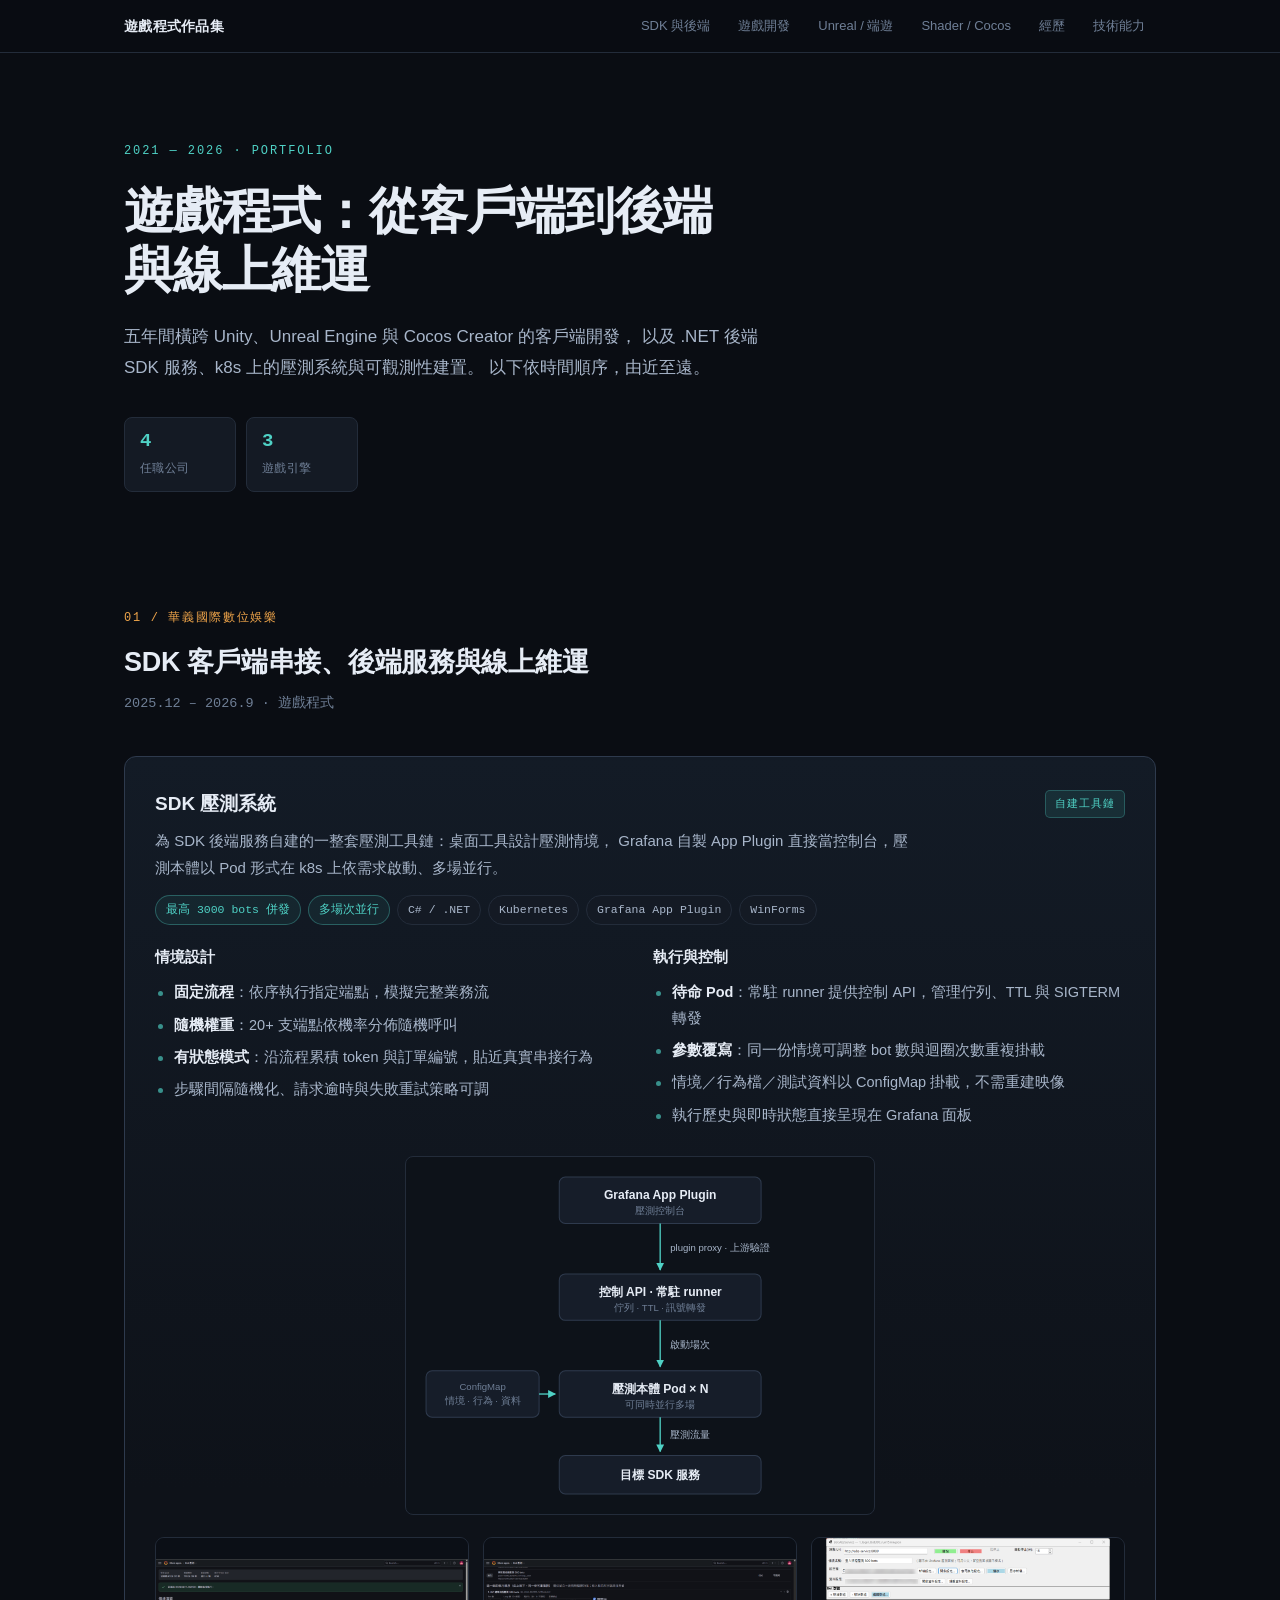
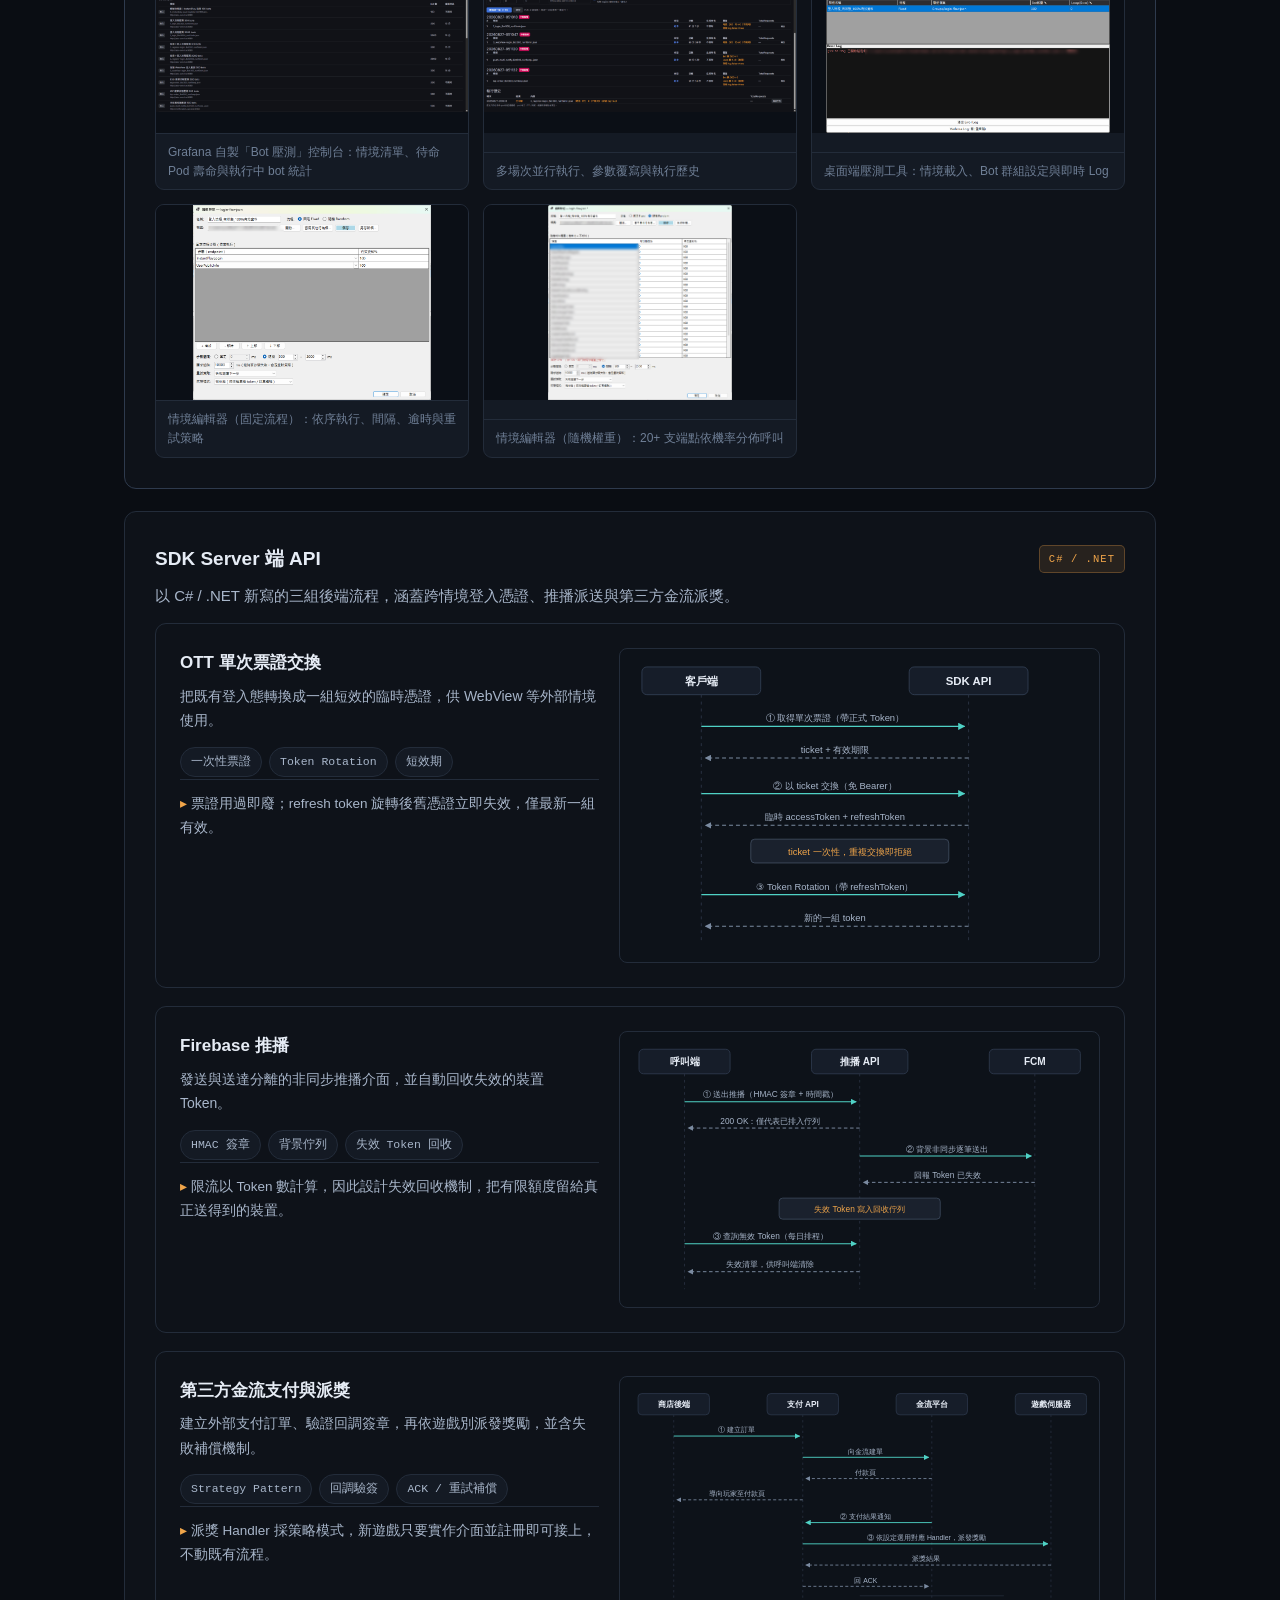
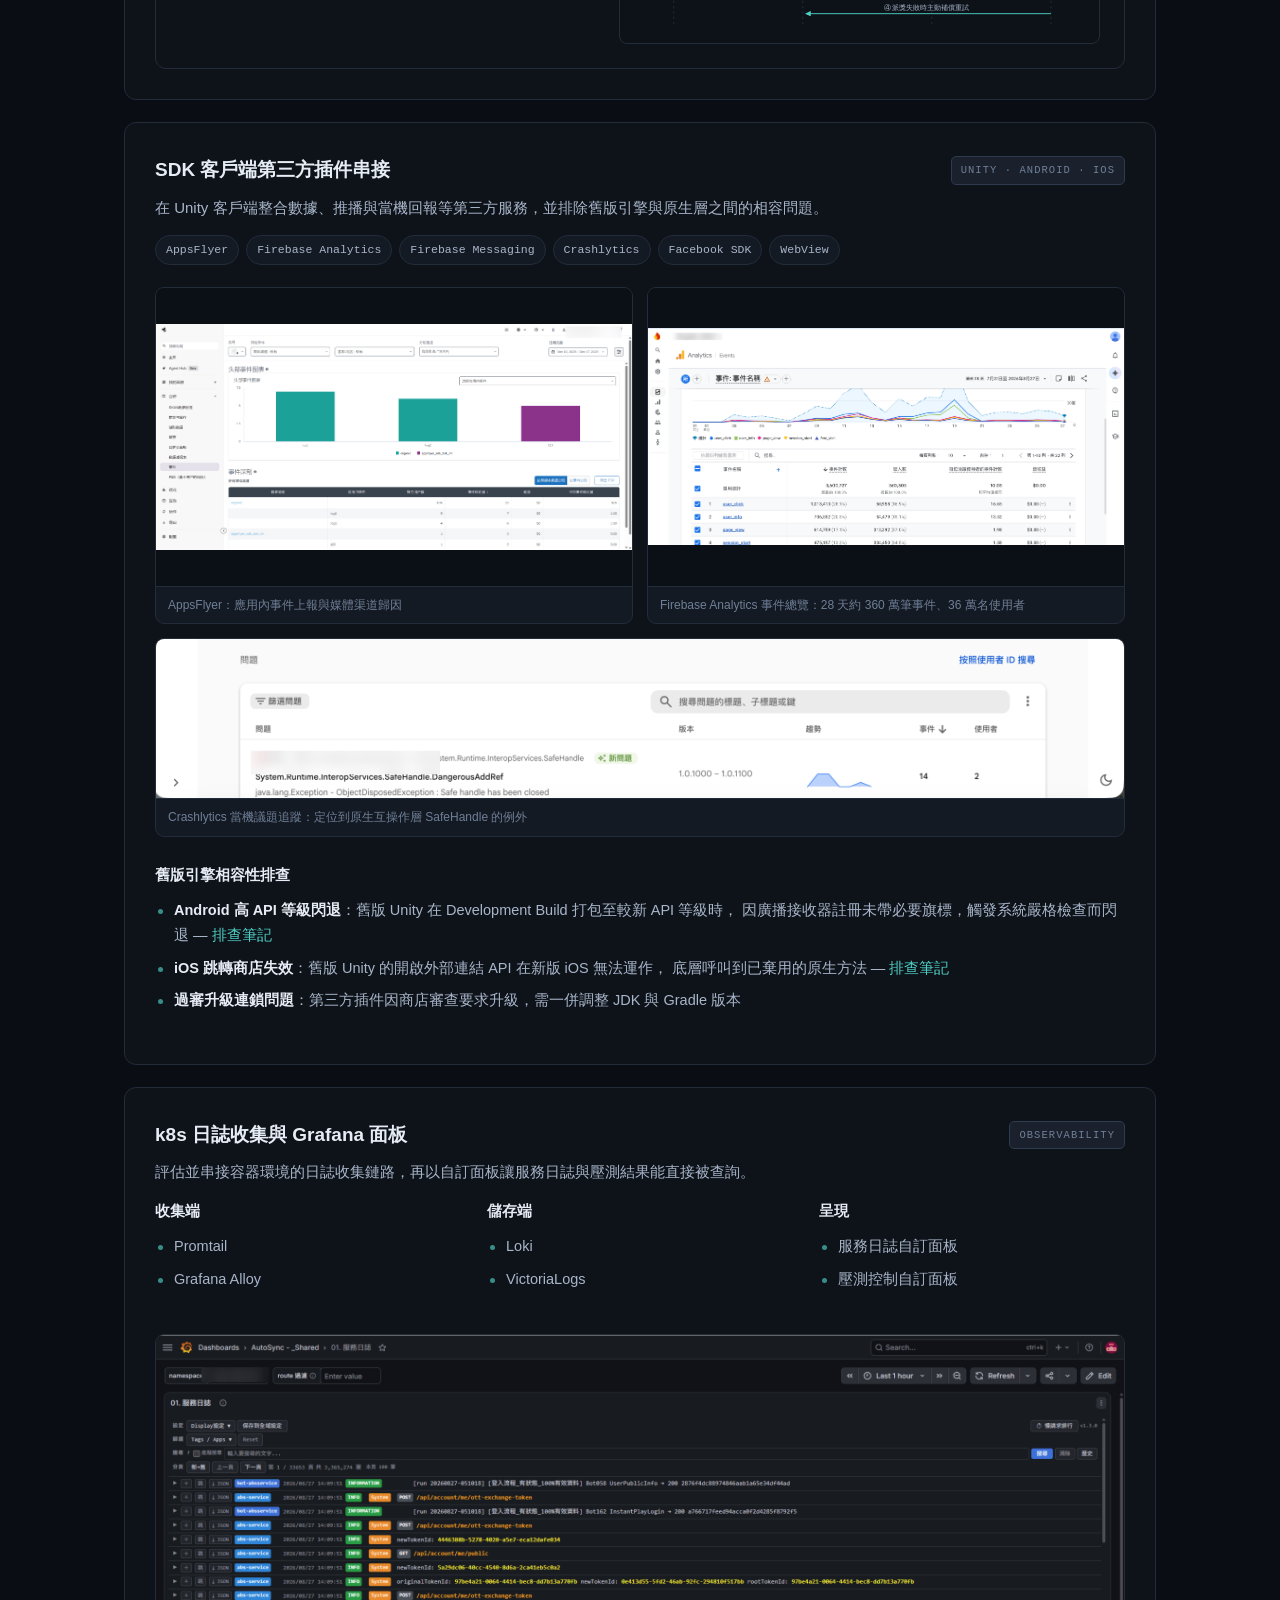
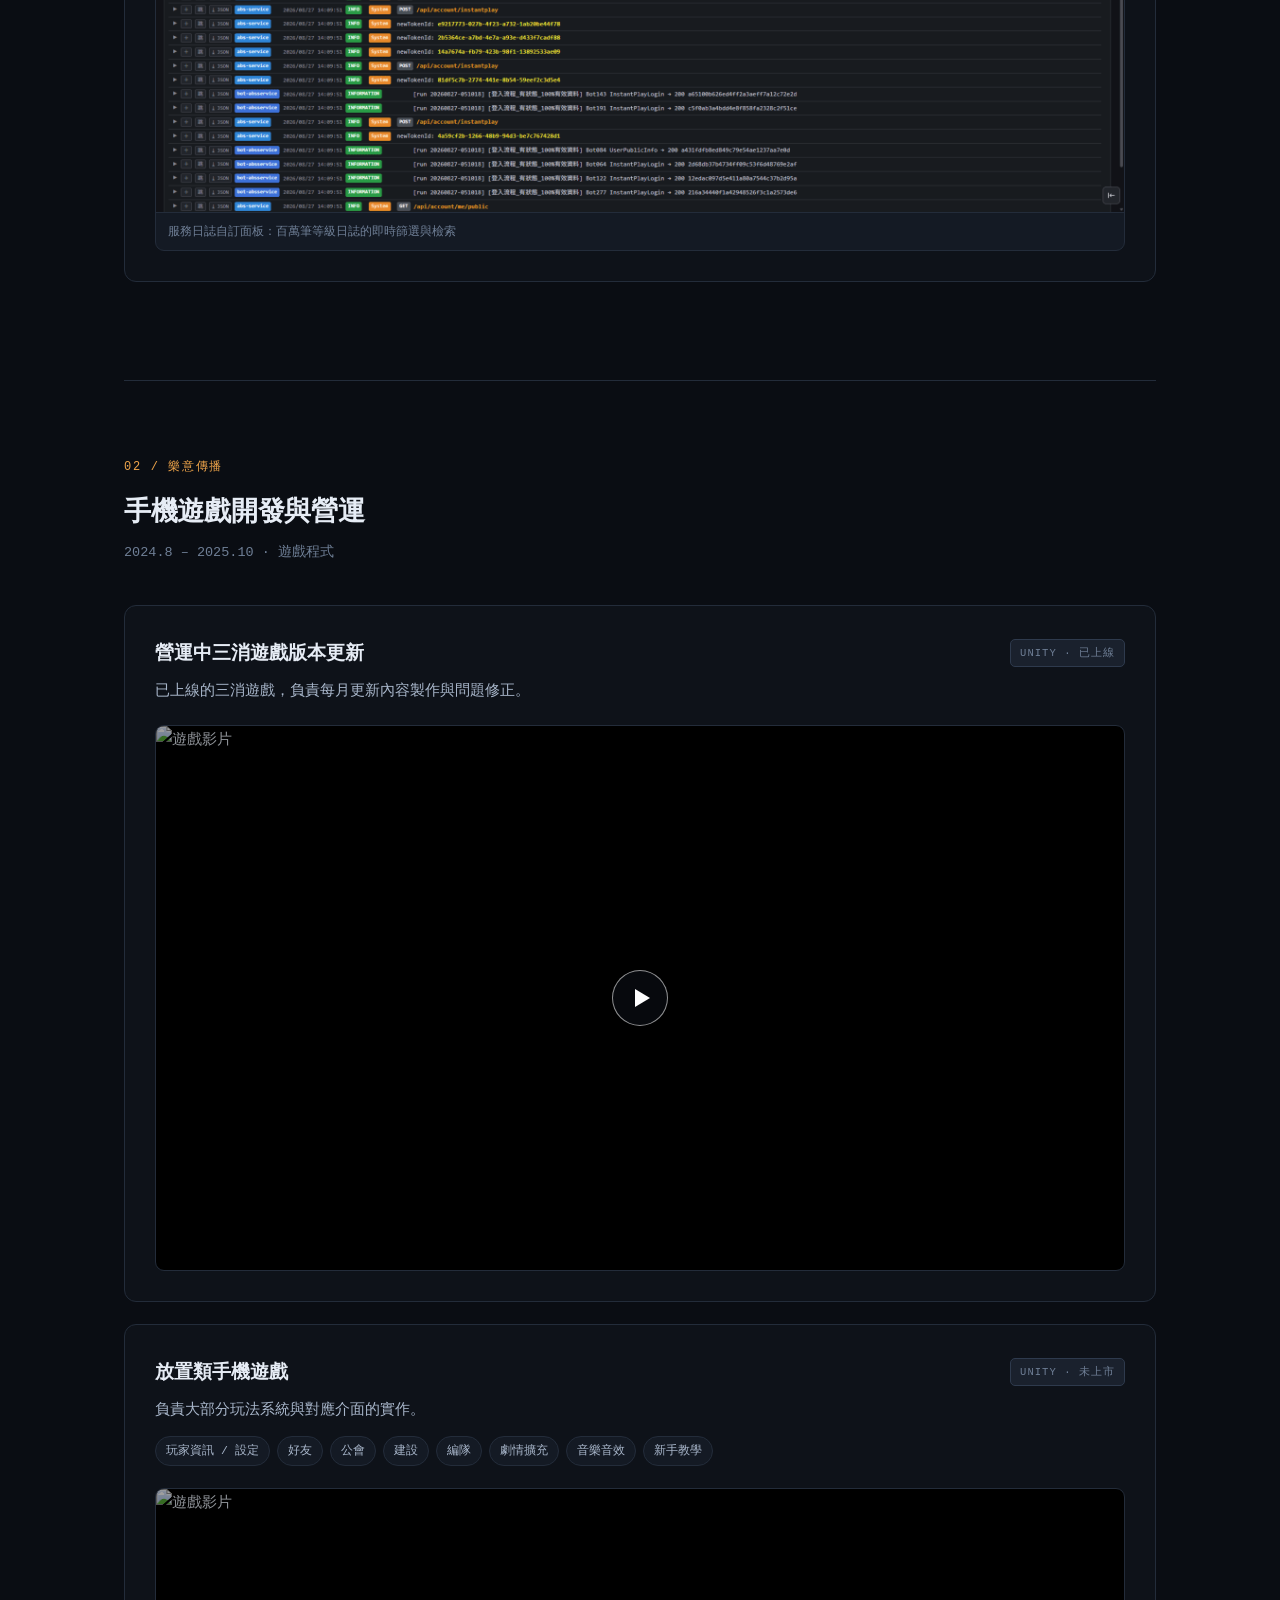
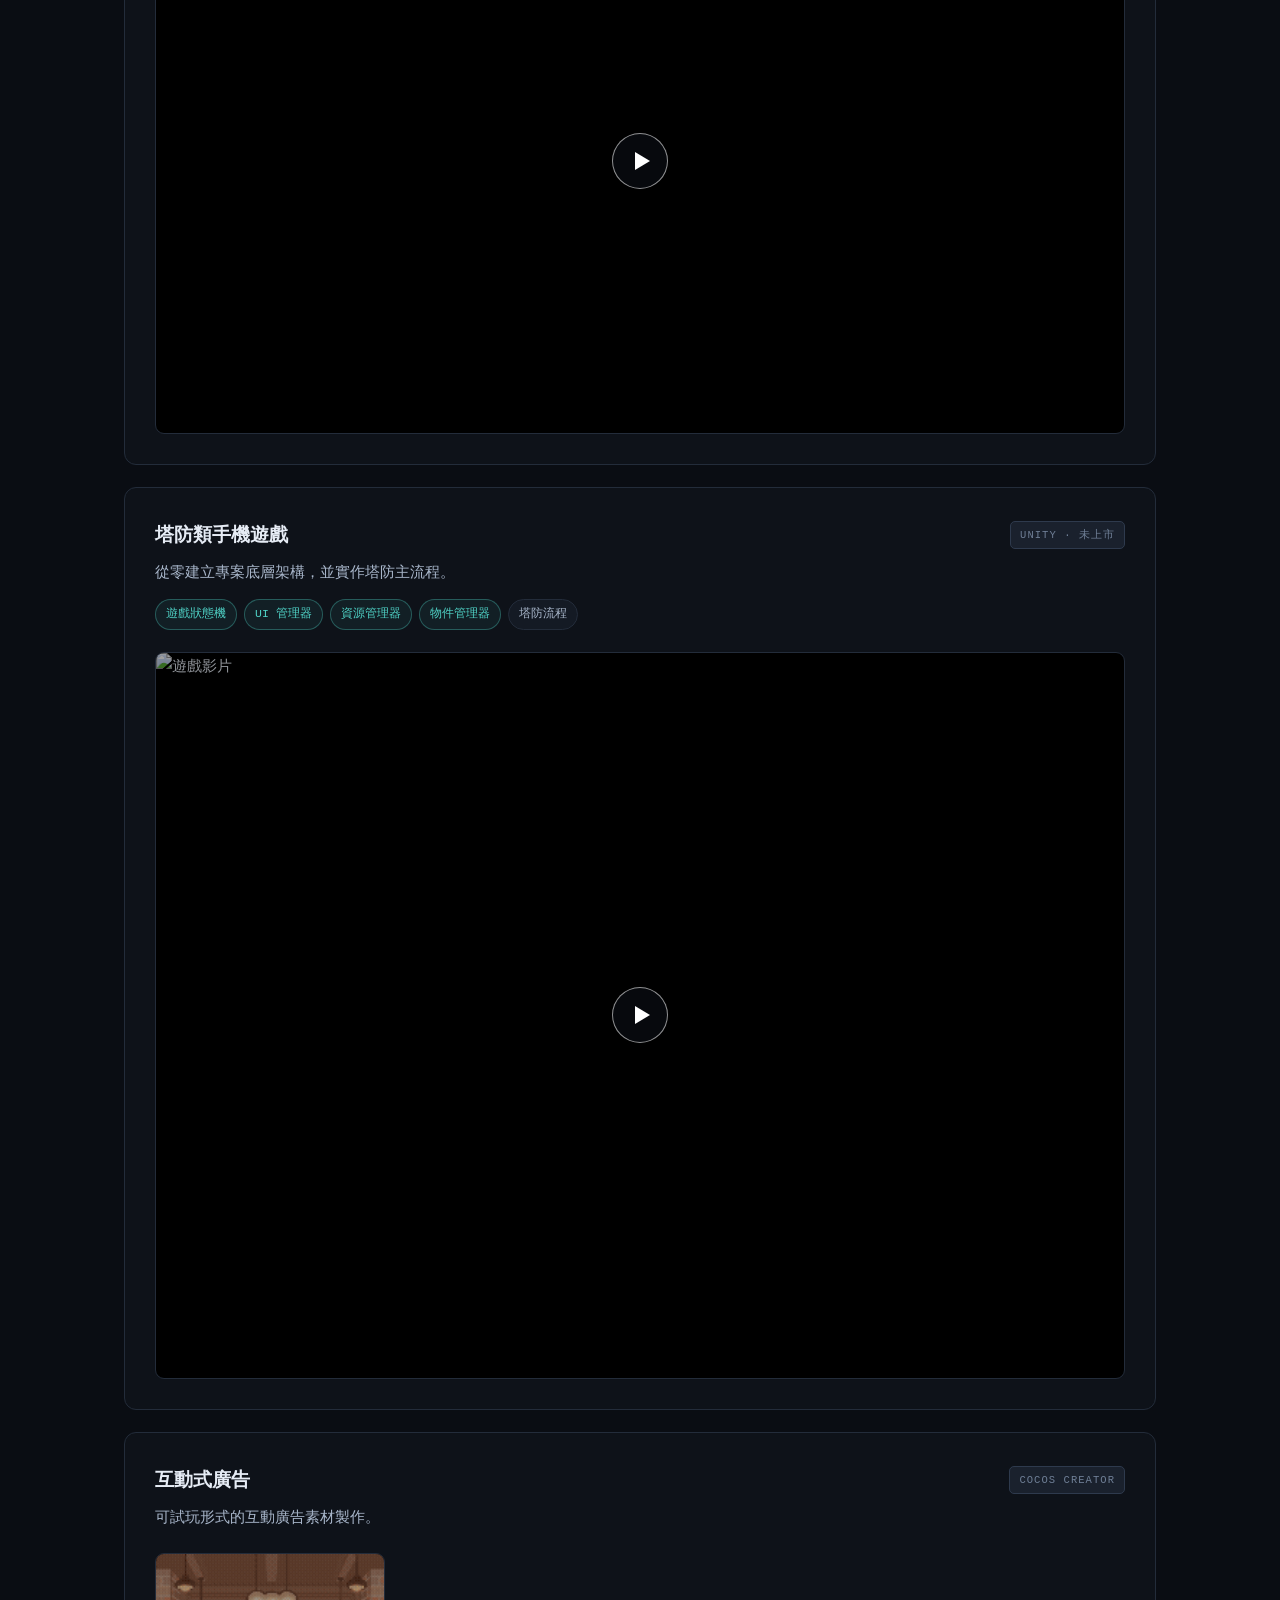
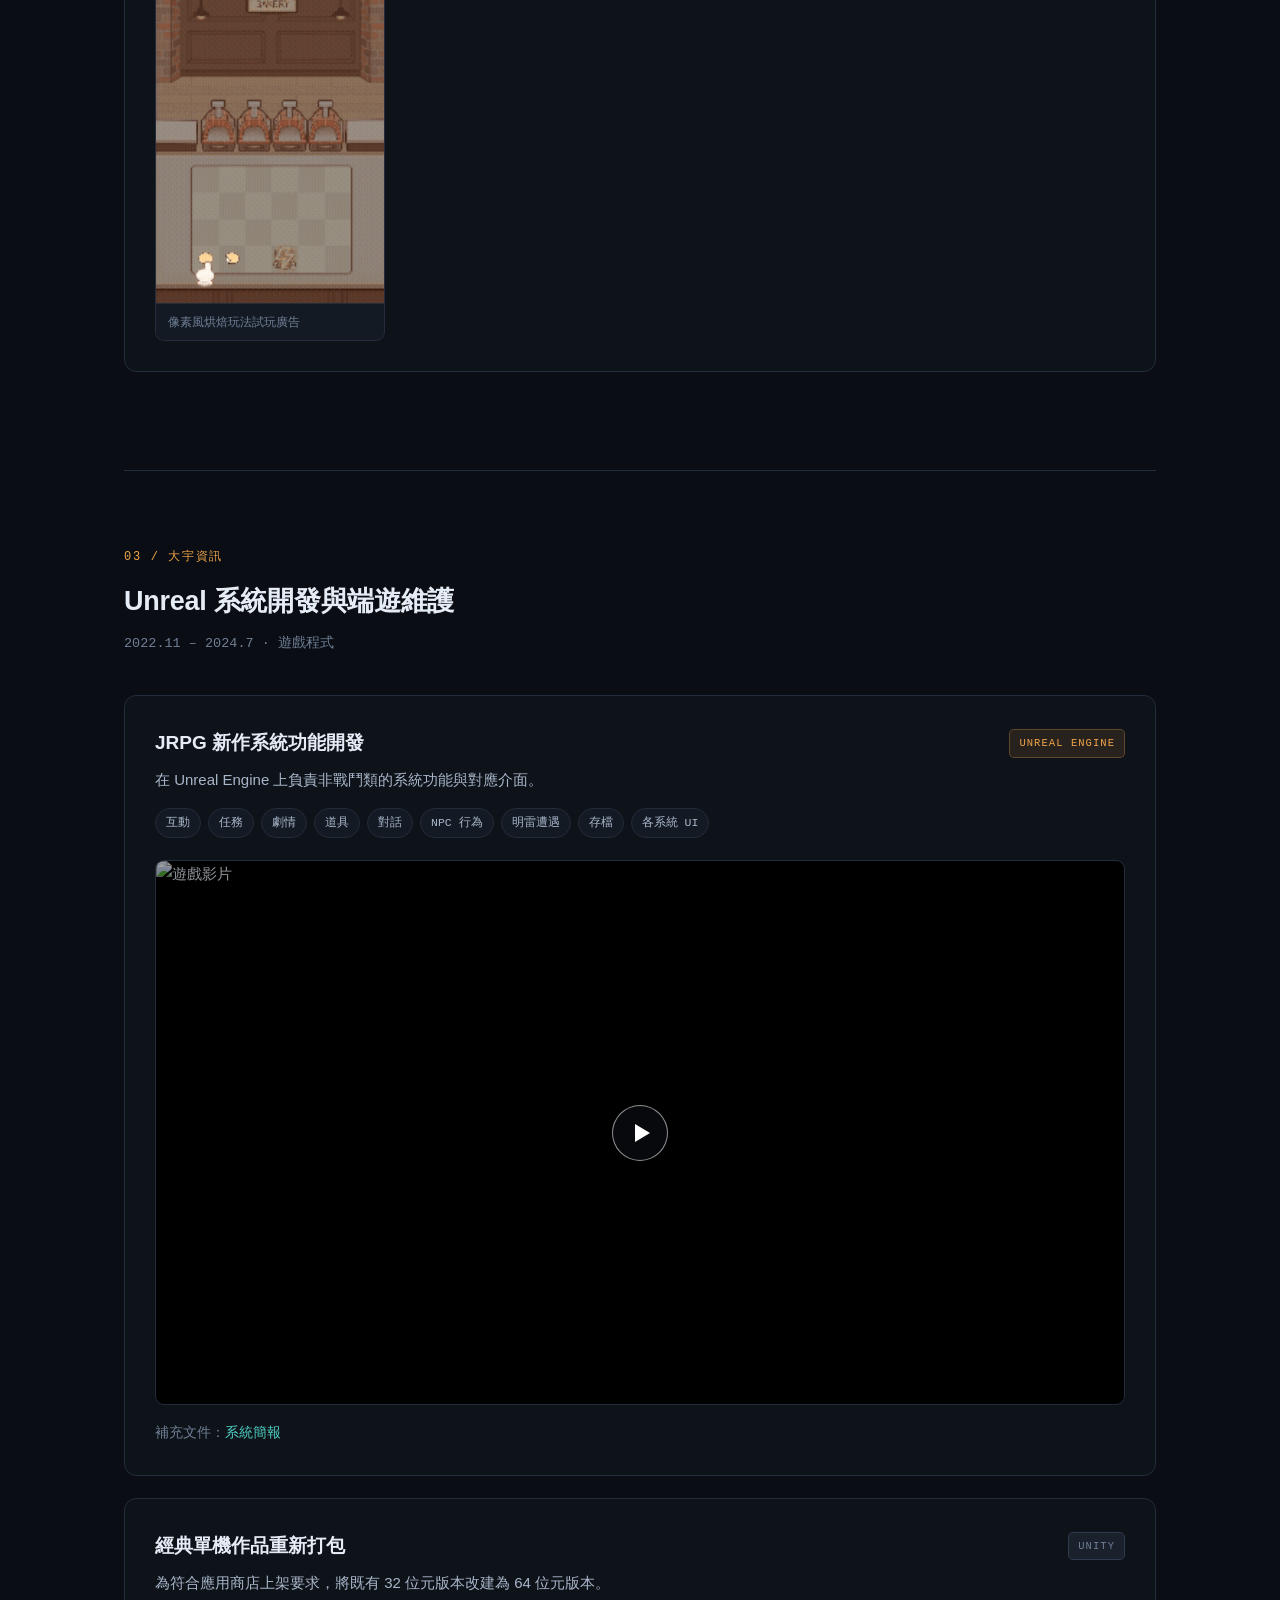
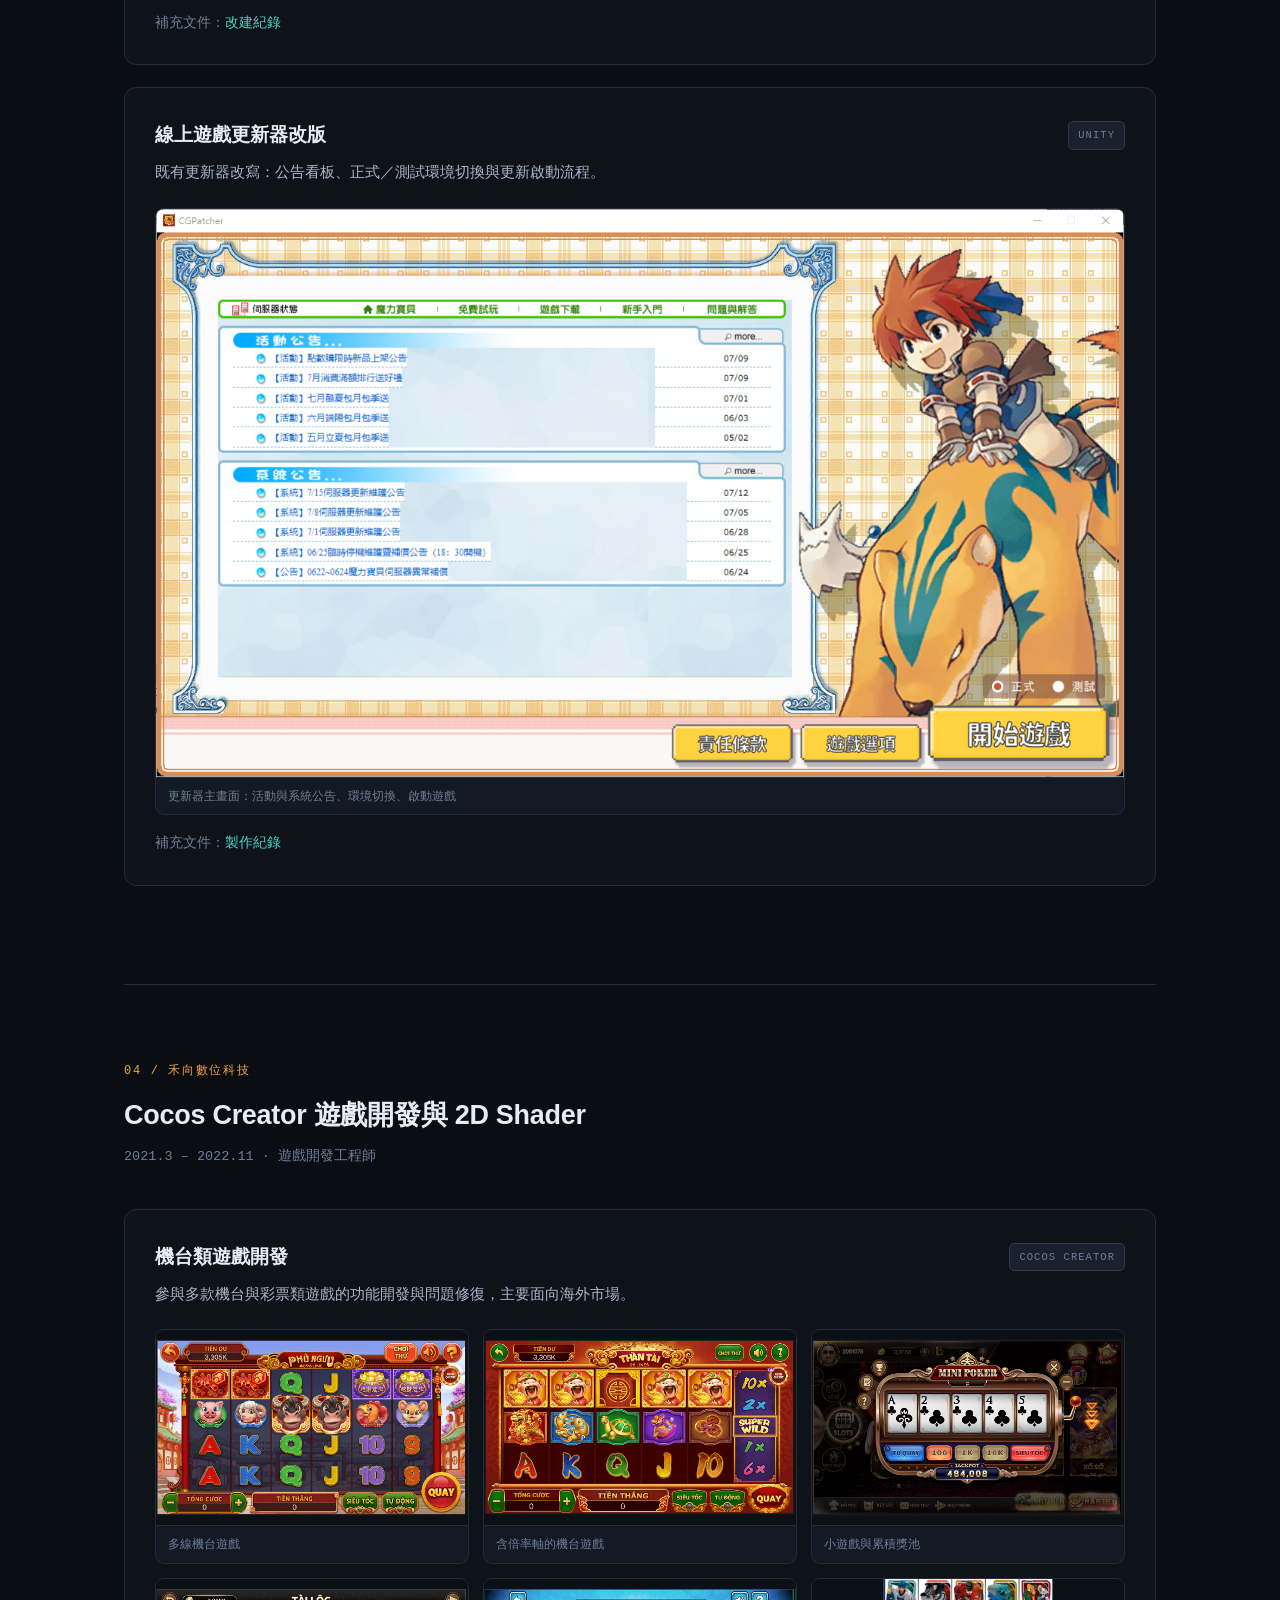
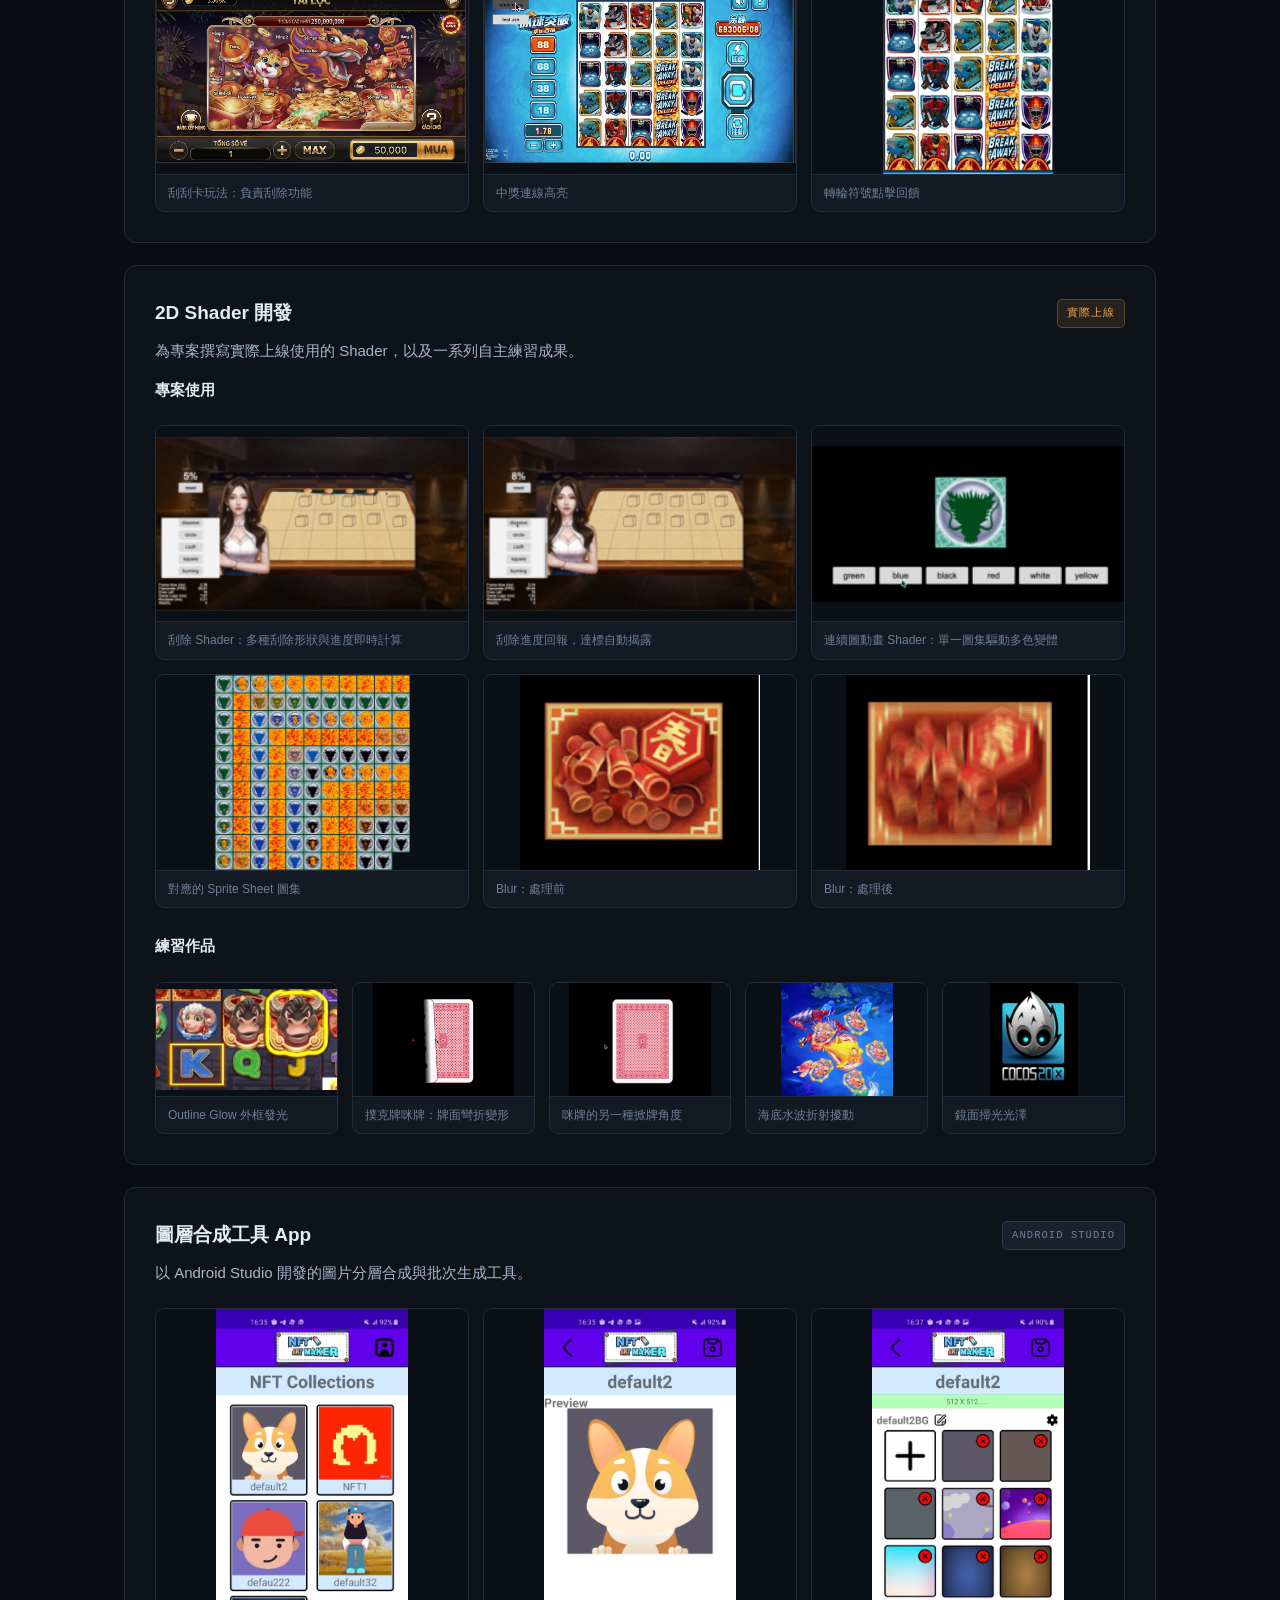
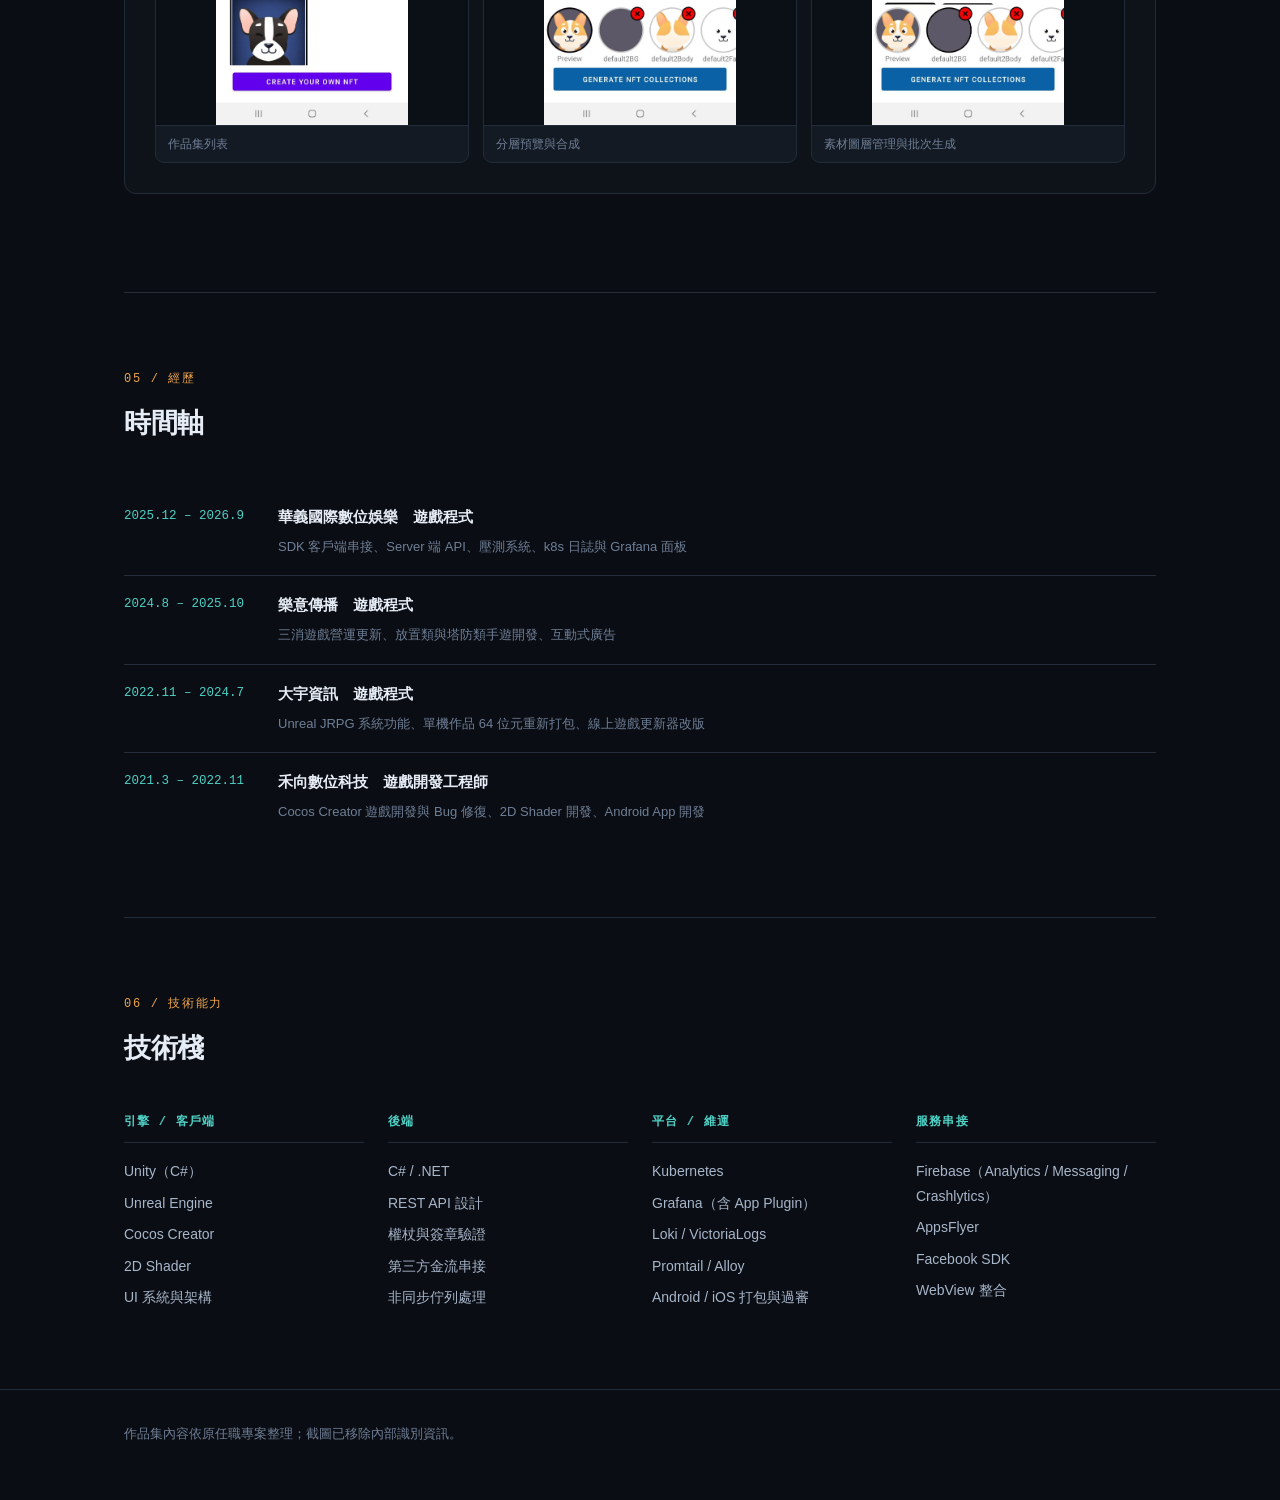
==== index.html @ 7fb439f0 "移除首屏的壓測併發與月活用戶兩張數字卡" ====
<!DOCTYPE html>
<html lang="zh-Hant">
<head>
<meta charset="utf-8">
<meta name="viewport" content="width=device-width, initial-scale=1">
<title>遊戲程式作品集</title>
<meta name="description" content="Unity / Unreal / Cocos Creator 客戶端開發，.NET 後端 SDK 與服務，k8s 可觀測性。2021–2026 作品集。">
<style>
:root{
  --bg:#0a0d13; --bg2:#0e1219; --panel:#141a24; --panel2:#1a212d;
  --line:#232c3a; --line2:#2e3a4d;
  --tx:#e6ecf5; --tx2:#a8b6ca; --tx3:#6f7f96;
  --ac:#4fd1c5; --ac2:#f0a54a; --ac3:#7aa2f7;
  --mono:ui-monospace,SFMono-Regular,"SF Mono",Menlo,Consolas,monospace;
  --sans:-apple-system,BlinkMacSystemFont,"Segoe UI","Noto Sans TC","PingFang TC","Microsoft JhengHei",sans-serif;
  --max:1080px;
}
*{box-sizing:border-box}
html{scroll-behavior:smooth}
body{margin:0;background:var(--bg);color:var(--tx);font-family:var(--sans);
  font-size:15px;line-height:1.75;-webkit-font-smoothing:antialiased}
img{max-width:100%;display:block}
a{color:var(--ac);text-decoration:none;border-bottom:1px solid transparent;transition:border-color .15s}
a:hover{border-bottom-color:var(--ac)}

/* ---------- nav ---------- */
nav{position:sticky;top:0;z-index:50;background:rgba(10,13,19,.86);
  backdrop-filter:blur(12px);border-bottom:1px solid var(--line)}
.nav-in{max-width:var(--max);margin:0 auto;padding:0 24px;display:flex;
  align-items:center;gap:6px;height:52px;overflow-x:auto;scrollbar-width:none}
.nav-in::-webkit-scrollbar{display:none}
.nav-in a{color:var(--tx3);font-size:13px;padding:6px 11px;border-radius:6px;
  white-space:nowrap;border:0;transition:color .15s,background .15s}
.nav-in a:hover{color:var(--tx);background:var(--panel)}
.nav-in .brand{color:var(--tx);font-weight:600;margin-right:auto;padding-left:0;font-size:14px;letter-spacing:.02em}

/* ---------- layout ---------- */
.wrap{max-width:var(--max);margin:0 auto;padding:0 24px}
section{padding:76px 0;border-top:1px solid var(--line)}
section:first-of-type{border-top:0}

/* ---------- hero ---------- */
header.hero{padding:88px 0 40px}
.eyebrow{font-family:var(--mono);font-size:12px;letter-spacing:.16em;
  text-transform:uppercase;color:var(--ac);margin-bottom:20px}
h1{font-size:clamp(32px,5.4vw,50px);line-height:1.18;margin:0 0 22px;
  font-weight:700;letter-spacing:-.02em}
.lede{font-size:17px;color:var(--tx2);max-width:660px;margin:0 0 34px;line-height:1.8}
.stats{display:flex;flex-wrap:wrap;gap:10px}
.stat{background:var(--panel);border:1px solid var(--line);border-radius:8px;
  padding:11px 15px;min-width:112px}
.stat b{display:block;font-size:19px;font-family:var(--mono);color:var(--ac);
  font-weight:600;line-height:1.3}
.stat span{font-size:11.5px;color:var(--tx3);letter-spacing:.03em}

/* ---------- section heads ---------- */
.sec-head{margin-bottom:40px}
.sec-num{font-family:var(--mono);font-size:12px;color:var(--ac2);
  letter-spacing:.14em;margin-bottom:10px}
h2{font-size:27px;margin:0 0 6px;font-weight:650;letter-spacing:-.01em}
.sec-meta{color:var(--tx3);font-size:13.5px;font-family:var(--mono)}
h3{font-size:19px;margin:0 0 8px;font-weight:620}
h4{font-size:14.5px;margin:0 0 10px;font-weight:620;color:var(--tx)}

/* ---------- project blocks ---------- */
.proj{border:1px solid var(--line);border-radius:12px;background:var(--bg2);
  padding:30px;margin-bottom:22px}
.proj.hero-proj{border-color:var(--line2);
  background:linear-gradient(180deg,#131b26 0%,var(--bg2) 55%)}
.proj-top{display:flex;align-items:flex-start;gap:14px;flex-wrap:wrap;margin-bottom:14px}
.badge{font-family:var(--mono);font-size:10.5px;letter-spacing:.1em;
  padding:4px 9px;border-radius:5px;background:rgba(79,209,197,.11);
  color:var(--ac);border:1px solid rgba(79,209,197,.28);white-space:nowrap;
  text-transform:uppercase;margin-top:3px}
.badge.warm{background:rgba(240,165,74,.11);color:var(--ac2);border-color:rgba(240,165,74,.28)}
.badge.plain{background:var(--panel2);color:var(--tx3);border-color:var(--line2)}
.summary{color:var(--tx2);margin:0 0 20px;max-width:760px}

.chips{display:flex;flex-wrap:wrap;gap:7px;margin:0 0 20px}
.chip{font-family:var(--mono);font-size:11.5px;padding:4px 10px;border-radius:20px;
  background:var(--panel);border:1px solid var(--line);color:var(--tx2)}
.chip.hi{border-color:rgba(79,209,197,.34);color:var(--ac);background:rgba(79,209,197,.07)}

ul.pts{margin:0 0 20px;padding:0;list-style:none}
ul.pts li{position:relative;padding-left:19px;margin-bottom:7px;color:var(--tx2);font-size:14.5px}
ul.pts li::before{content:"";position:absolute;left:3px;top:11px;width:5px;height:5px;
  border-radius:50%;background:var(--ac);opacity:.65}
ul.pts li b{color:var(--tx);font-weight:600}

.cols{display:grid;grid-template-columns:repeat(auto-fit,minmax(230px,1fr));gap:26px}
.note{border-left:2px solid var(--ac2);padding:2px 0 2px 15px;margin:18px 0;
  color:var(--tx2);font-size:14px}
.note b{color:var(--ac2);font-weight:600}

/* ---------- figures ---------- */
.figs{display:grid;gap:14px;margin:22px 0 0}
.figs.g2{grid-template-columns:repeat(auto-fit,minmax(280px,1fr))}
.figs.g3{grid-template-columns:repeat(auto-fit,minmax(240px,1fr))}
.figs.g4{grid-template-columns:repeat(auto-fit,minmax(190px,1fr))}
.figs.g5{grid-template-columns:repeat(auto-fit,minmax(168px,1fr))}
figure{margin:0;border:1px solid var(--line);border-radius:9px;overflow:hidden;
  background:var(--panel);cursor:zoom-in;transition:border-color .18s,transform .18s}
figure:hover{border-color:var(--line2);transform:translateY(-2px)}
figure{display:flex;flex-direction:column}
figure img{width:100%;height:auto;background:#0b0f16}
.figs figure img{aspect-ratio:16/10;object-fit:contain}
.figs.tall figure img{aspect-ratio:3/4}
.figs.free figure img{aspect-ratio:auto;object-fit:fill}
figure figcaption{margin-top:auto}
figure figcaption{padding:9px 12px;font-size:12px;color:var(--tx3);
  line-height:1.55;border-top:1px solid var(--line)}

/* ---------- api cards ---------- */
.api-grid{display:grid;gap:18px;grid-template-columns:1fr}
.api{border:1px solid var(--line);border-radius:11px;background:var(--bg2);
  padding:24px;display:grid;gap:20px;grid-template-columns:minmax(0,1fr) minmax(0,1.15fr);
  align-items:start}
.api-svg{background:#0d1219;border:1px solid var(--line);border-radius:8px;padding:12px}
.api-svg svg{width:100%;height:auto;display:block}
.api h3{margin-bottom:6px}
.api .one{color:var(--tx2);font-size:14px;margin:0 0 14px}
.hook{border-top:1px solid var(--line);padding-top:12px;margin-top:2px;
  font-size:13.5px;color:var(--tx2)}
.hook::before{content:"▸ ";color:var(--ac2)}

/* ---------- video ---------- */
.vid{position:relative;aspect-ratio:16/9;border-radius:9px;overflow:hidden;
  border:1px solid var(--line);background:#000;cursor:pointer}
.vid.r43{aspect-ratio:4/3}
.vid img{width:100%;height:100%;object-fit:cover;opacity:.62;transition:opacity .2s}
.vid:hover img{opacity:.82}
.vid iframe{position:absolute;inset:0;width:100%;height:100%;border:0}
.play{position:absolute;inset:0;display:flex;align-items:center;justify-content:center;
  pointer-events:none}
.play i{width:56px;height:56px;border-radius:50%;background:rgba(10,13,19,.72);
  border:1.5px solid rgba(255,255,255,.55);display:flex;align-items:center;
  justify-content:center;backdrop-filter:blur(3px)}
.play i::after{content:"";border-left:15px solid #fff;border-top:9px solid transparent;
  border-bottom:9px solid transparent;margin-left:4px}

/* ---------- timeline ---------- */
.tl{display:grid;gap:0}
.tl-row{display:grid;grid-template-columns:132px 1fr;gap:22px;padding:16px 0;
  border-bottom:1px solid var(--line)}
.tl-row:last-child{border-bottom:0}
.tl-when{font-family:var(--mono);font-size:12.5px;color:var(--ac);padding-top:2px}
.tl-what b{display:block;font-size:15px;margin-bottom:3px}
.tl-what span{color:var(--tx3);font-size:13px}

/* ---------- skills ---------- */
.sk{display:grid;grid-template-columns:repeat(auto-fit,minmax(215px,1fr));gap:24px}
.sk h4{color:var(--ac);font-family:var(--mono);font-size:12px;letter-spacing:.1em;
  text-transform:uppercase;padding-bottom:9px;border-bottom:1px solid var(--line);margin-bottom:13px}
.sk ul{margin:0;padding:0;list-style:none}
.sk li{font-size:14px;color:var(--tx2);padding:3.5px 0}

/* ---------- lightbox ---------- */
#lb{position:fixed;inset:0;z-index:100;background:rgba(6,8,12,.95);
  display:none;align-items:center;justify-content:center;padding:44px 20px;
  backdrop-filter:blur(6px)}
#lb.on{display:flex}
#lb img{max-width:100%;max-height:calc(100vh - 148px);width:auto;
  border-radius:7px;border:1px solid var(--line2)}
#lb-cap{position:absolute;bottom:22px;left:0;right:0;text-align:center;
  color:var(--tx2);font-size:13.5px;padding:0 60px;line-height:1.6}
#lb-x{position:absolute;top:16px;right:20px;background:none;border:0;
  color:var(--tx2);font-size:30px;cursor:pointer;line-height:1;padding:6px 12px}
#lb-x:hover{color:var(--tx)}
.lb-nav{position:absolute;top:50%;transform:translateY(-50%);background:none;
  border:0;color:var(--tx2);font-size:34px;cursor:pointer;padding:16px 20px;line-height:1}
.lb-nav:hover{color:var(--tx)}
#lb-prev{left:4px} #lb-next{right:4px}

footer{border-top:1px solid var(--line);padding:34px 0 54px;color:var(--tx3);font-size:12.5px}

@media(max-width:820px){
  .api{grid-template-columns:1fr}
  .tl-row{grid-template-columns:1fr;gap:5px}
  section{padding:56px 0}
  header.hero{padding:64px 0 52px}
  .proj{padding:22px}
}
</style>
</head>
<body>

<svg style="position:absolute;width:0;height:0;overflow:hidden" aria-hidden="true" focusable="false">
 <defs>
  <marker id="ar" viewBox="0 0 10 10" refX="9" refY="5" markerWidth="6" markerHeight="6"
          orient="auto-start-reverse"><path d="M0,0 L10,5 L0,10 z" fill="#4fd1c5"/></marker>
  <marker id="a2" viewBox="0 0 10 10" refX="9" refY="5" markerWidth="6" markerHeight="6"
          orient="auto-start-reverse"><path d="M0,0 L10,5 L0,10 z" fill="#4fd1c5"/></marker>
  <marker id="a2d" viewBox="0 0 10 10" refX="9" refY="5" markerWidth="6" markerHeight="6"
          orient="auto-start-reverse"><path d="M0,0 L10,5 L0,10 z" fill="#7a8aa0"/></marker>
 </defs>
</svg>

<nav>
  <div class="nav-in">
    <a href="#top" class="brand">遊戲程式作品集</a>
    <a href="#sdk">SDK 與後端</a>
    <a href="#mobile">遊戲開發</a>
    <a href="#unreal">Unreal / 端遊</a>
    <a href="#cocos">Shader / Cocos</a>
    <a href="#timeline">經歷</a>
    <a href="#skills">技術能力</a>
  </div>
</nav>

<div class="wrap" id="top">

<header class="hero">
  <div class="eyebrow">2021 — 2026 · Portfolio</div>
  <h1>遊戲程式：從客戶端到後端<br>與線上維運</h1>
  <p class="lede">
    五年間橫跨 Unity、Unreal Engine 與 Cocos Creator 的客戶端開發，
    以及 .NET 後端 SDK 服務、k8s 上的壓測系統與可觀測性建置。
    以下依時間順序，由近至遠。
  </p>
  <div class="stats">
    <div class="stat"><b>4</b><span>任職公司</span></div>
    <div class="stat"><b>3</b><span>遊戲引擎</span></div>
  </div>
</header>

<section id="sdk">
  <div class="sec-head">
    <div class="sec-num">01 / 華義國際數位娛樂</div>
    <h2>SDK 客戶端串接、後端服務與線上維運</h2>
    <div class="sec-meta">2025.12 – 2026.9 · 遊戲程式</div>
  </div>

  <!-- ===== 壓測系統（主打） ===== -->
  <div class="proj hero-proj">
    <div class="proj-top">
      <div style="flex:1;min-width:260px">
        <h3>SDK 壓測系統</h3>
        <p class="summary" style="margin-bottom:0">
          為 SDK 後端服務自建的一整套壓測工具鏈：桌面工具設計壓測情境，
          Grafana 自製 App Plugin 直接當控制台，壓測本體以 Pod 形式在 k8s 上依需求啟動、多場並行。
        </p>
      </div>
      <span class="badge">自建工具鏈</span>
    </div>

    <div class="chips">
      <span class="chip hi">最高 3000 bots 併發</span>
      <span class="chip hi">多場次並行</span>
      <span class="chip">C# / .NET</span>
      <span class="chip">Kubernetes</span>
      <span class="chip">Grafana App Plugin</span>
      <span class="chip">WinForms</span>
    </div>

    <div class="cols" style="margin-bottom:6px">
      <div>
        <h4>情境設計</h4>
        <ul class="pts">
          <li><b>固定流程</b>：依序執行指定端點，模擬完整業務流</li>
          <li><b>隨機權重</b>：20+ 支端點依機率分佈隨機呼叫</li>
          <li><b>有狀態模式</b>：沿流程累積 token 與訂單編號，貼近真實串接行為</li>
          <li>步驟間隔隨機化、請求逾時與失敗重試策略可調</li>
        </ul>
      </div>
      <div>
        <h4>執行與控制</h4>
        <ul class="pts">
          <li><b>待命 Pod</b>：常駐 runner 提供控制 API，管理佇列、TTL 與 SIGTERM 轉發</li>
          <li><b>參數覆寫</b>：同一份情境可調整 bot 數與迴圈次數重複掛載</li>
          <li>情境／行為檔／測試資料以 ConfigMap 掛載，不需重建映像</li>
          <li>執行歷史與即時狀態直接呈現在 Grafana 面板</li>
        </ul>
      </div>
    </div>

    <div class="api-svg" style="margin:8px auto 4px;max-width:470px">
      <svg viewBox="0 0 440 330" role="img" aria-label="壓測系統架構圖">
        
        <g fill="#161d29" stroke="#2e3a4d" stroke-width="1">
          <rect x="140" y="8"   width="200" height="46" rx="6"/>
          <rect x="140" y="104" width="200" height="46" rx="6"/>
          <rect x="140" y="200" width="200" height="46" rx="6"/>
          <rect x="140" y="284" width="200" height="38" rx="6"/>
          <rect x="8"   y="200" width="112" height="46" rx="6"/>
        </g>
        <g fill="#e6ecf5" font-size="12" font-weight="600" text-anchor="middle"
           font-family="-apple-system,BlinkMacSystemFont,'Noto Sans TC',sans-serif">
          <text x="240" y="30">Grafana App Plugin</text>
          <text x="240" y="126">控制 API · 常駐 runner</text>
          <text x="240" y="222">壓測本體 Pod × N</text>
          <text x="240" y="307">目標 SDK 服務</text>
        </g>
        <g fill="#6f7f96" font-size="9.5" text-anchor="middle"
           font-family="-apple-system,BlinkMacSystemFont,'Noto Sans TC',sans-serif">
          <text x="240" y="45">壓測控制台</text>
          <text x="240" y="141">佇列 · TTL · 訊號轉發</text>
          <text x="240" y="237">可同時並行多場</text>
          <text x="64"  y="219">ConfigMap</text>
          <text x="64"  y="233">情境 · 行為 · 資料</text>
        </g>
        <g stroke="#4fd1c5" stroke-width="1.3" marker-end="url(#ar)" fill="none">
          <line x1="240" y1="54"  x2="240" y2="100"/>
          <line x1="240" y1="150" x2="240" y2="196"/>
          <line x1="240" y1="246" x2="240" y2="280"/>
          <line x1="120" y1="223" x2="136" y2="223"/>
        </g>
        <g fill="#a8b6ca" font-size="9.5"
           font-family="-apple-system,BlinkMacSystemFont,'Noto Sans TC',sans-serif">
          <text x="250" y="81">plugin proxy · 上游驗證</text>
          <text x="250" y="177">啟動場次</text>
          <text x="250" y="267">壓測流量</text>
        </g>
      </svg>
    </div>

    <div class="figs g3">
      <figure><img src="images/img09.png" alt="" loading="lazy"><figcaption>Grafana 自製「Bot 壓測」控制台：情境清單、待命 Pod 壽命與執行中 bot 統計</figcaption></figure>
      <figure><img src="images/img10.png" alt="" loading="lazy"><figcaption>多場次並行執行、參數覆寫與執行歷史</figcaption></figure>
      <figure><img src="images/img04.png" alt="" loading="lazy"><figcaption>桌面端壓測工具：情境載入、Bot 群組設定與即時 Log</figcaption></figure>
      <figure><img src="images/img05.png" alt="" loading="lazy"><figcaption>情境編輯器（固定流程）：依序執行、間隔、逾時與重試策略</figcaption></figure>
      <figure><img src="images/img06.png" alt="" loading="lazy"><figcaption>情境編輯器（隨機權重）：20+ 支端點依機率分佈呼叫</figcaption></figure>
    </div>
  </div>

  <!-- ===== Server 端 API ===== -->
  <div class="proj">
    <div class="proj-top">
      <div style="flex:1;min-width:260px">
        <h3>SDK Server 端 API</h3>
        <p class="summary" style="margin-bottom:0">
          以 C# / .NET 新寫的三組後端流程，涵蓋跨情境登入憑證、推播派送與第三方金流派獎。
        </p>
      </div>
      <span class="badge warm">C# / .NET</span>
    </div>

    <div class="api-grid">

      <div class="api">
        <div>
          <h3 style="font-size:17px">OTT 單次票證交換</h3>
          <p class="one">把既有登入態轉換成一組短效的臨時憑證，供 WebView 等外部情境使用。</p>
          <div class="chips" style="margin-bottom:0">
            <span class="chip">一次性票證</span>
            <span class="chip">Token Rotation</span>
            <span class="chip">短效期</span>
          </div>
          <div class="hook">票證用過即廢；refresh token 旋轉後舊憑證立即失效，僅最新一組有效。</div>
        </div>
        <div class="api-svg">
          <svg viewBox="0 0 460 292" role="img" aria-label="OTT 單次票證交換時序圖">
            
            <g fill="#161d29" stroke="#2e3a4d"><rect x="10" y="6" width="120" height="28" rx="5"/>
              <rect x="280" y="6" width="120" height="28" rx="5"/></g>
            <g fill="#e6ecf5" font-size="11.5" font-weight="600" text-anchor="middle"
               font-family="-apple-system,BlinkMacSystemFont,'Noto Sans TC',sans-serif">
              <text x="70" y="24">客戶端</text><text x="340" y="24">SDK API</text></g>
            <g stroke="#2a3242" stroke-width="1" stroke-dasharray="3 4">
              <line x1="70" y1="34" x2="70" y2="286"/><line x1="340" y1="34" x2="340" y2="286"/></g>
            <g stroke="#4fd1c5" stroke-width="1.2" marker-end="url(#a2)">
              <line x1="70" y1="66" x2="336" y2="66"/>
              <line x1="70" y1="134" x2="336" y2="134"/>
              <line x1="70" y1="236" x2="336" y2="236"/></g>
            <g stroke="#7a8aa0" stroke-width="1.1" stroke-dasharray="4 3" marker-end="url(#a2d)">
              <line x1="340" y1="98" x2="74" y2="98"/>
              <line x1="340" y1="166" x2="74" y2="166"/>
              <line x1="340" y1="268" x2="74" y2="268"/></g>
            <g fill="#a8b6ca" font-size="9.5" text-anchor="middle"
               font-family="-apple-system,BlinkMacSystemFont,'Noto Sans TC',sans-serif">
              <text x="205" y="61">① 取得單次票證（帶正式 Token）</text>
              <text x="205" y="93">ticket + 有效期限</text>
              <text x="205" y="129">② 以 ticket 交換（免 Bearer）</text>
              <text x="205" y="161">臨時 accessToken + refreshToken</text>
              <text x="205" y="231">③ Token Rotation（帶 refreshToken）</text>
              <text x="205" y="263">新的一組 token</text></g>
            <g><rect x="120" y="180" width="200" height="24" rx="4" fill="#1a212d" stroke="#3a4658"/>
              <text x="220" y="196" fill="#f0a54a" font-size="9.5" text-anchor="middle"
                font-family="-apple-system,BlinkMacSystemFont,'Noto Sans TC',sans-serif">ticket 一次性，重複交換即拒絕</text></g>
          </svg>
        </div>
      </div>

      <div class="api">
        <div>
          <h3 style="font-size:17px">Firebase 推播</h3>
          <p class="one">發送與送達分離的非同步推播介面，並自動回收失效的裝置 Token。</p>
          <div class="chips" style="margin-bottom:0">
            <span class="chip">HMAC 簽章</span>
            <span class="chip">背景佇列</span>
            <span class="chip">失效 Token 回收</span>
          </div>
          <div class="hook">限流以 Token 數計算，因此設計失效回收機制，把有限額度留給真正送得到的裝置。</div>
        </div>
        <div class="api-svg">
          <svg viewBox="0 0 520 286" role="img" aria-label="Firebase 推播時序圖">
            <g fill="#161d29" stroke="#2e3a4d"><rect x="8" y="6" width="104" height="28" rx="5"/>
              <rect x="205" y="6" width="110" height="28" rx="5"/>
              <rect x="408" y="6" width="104" height="28" rx="5"/></g>
            <g fill="#e6ecf5" font-size="11.5" font-weight="600" text-anchor="middle"
               font-family="-apple-system,BlinkMacSystemFont,'Noto Sans TC',sans-serif">
              <text x="60" y="24">呼叫端</text><text x="260" y="24">推播 API</text><text x="460" y="24">FCM</text></g>
            <g stroke="#2a3242" stroke-width="1" stroke-dasharray="3 4">
              <line x1="60" y1="34" x2="60" y2="280"/><line x1="260" y1="34" x2="260" y2="280"/>
              <line x1="460" y1="34" x2="460" y2="280"/></g>
            <g stroke="#4fd1c5" stroke-width="1.2" marker-end="url(#a2)">
              <line x1="60" y1="66" x2="256" y2="66"/>
              <line x1="260" y1="128" x2="456" y2="128"/>
              <line x1="60" y1="228" x2="256" y2="228"/></g>
            <g stroke="#7a8aa0" stroke-width="1.1" stroke-dasharray="4 3" marker-end="url(#a2d)">
              <line x1="260" y1="96" x2="64" y2="96"/>
              <line x1="460" y1="158" x2="264" y2="158"/>
              <line x1="260" y1="260" x2="64" y2="260"/></g>
            <g fill="#a8b6ca" font-size="9.5" text-anchor="middle"
               font-family="-apple-system,BlinkMacSystemFont,'Noto Sans TC',sans-serif">
              <text x="158" y="61">① 送出推播（HMAC 簽章 + 時間戳）</text>
              <text x="158" y="91">200 OK：僅代表已排入佇列</text>
              <text x="360" y="123">② 背景非同步逐筆送出</text>
              <text x="360" y="153">回報 Token 已失效</text>
              <text x="158" y="223">③ 查詢無效 Token（每日排程）</text>
              <text x="158" y="255">失效清單，供呼叫端清除</text></g>
            <g><rect x="168" y="176" width="184" height="24" rx="4" fill="#1a212d" stroke="#3a4658"/>
              <text x="260" y="192" fill="#f0a54a" font-size="9.5" text-anchor="middle"
                font-family="-apple-system,BlinkMacSystemFont,'Noto Sans TC',sans-serif">失效 Token 寫入回收佇列</text></g>
          </svg>
        </div>
      </div>

      <div class="api">
        <div>
          <h3 style="font-size:17px">第三方金流支付與派獎</h3>
          <p class="one">建立外部支付訂單、驗證回調簽章，再依遊戲別派發獎勵，並含失敗補償機制。</p>
          <div class="chips" style="margin-bottom:0">
            <span class="chip">Strategy Pattern</span>
            <span class="chip">回調驗簽</span>
            <span class="chip">ACK / 重試補償</span>
          </div>
          <div class="hook">派獎 Handler 採策略模式，新遊戲只要實作介面並註冊即可接上，不動既有流程。</div>
        </div>
        <div class="api-svg">
          <svg viewBox="0 0 600 320" role="img" aria-label="支付與派獎流程時序圖">
            <g fill="#161d29" stroke="#2e3a4d"><rect x="8" y="6" width="94" height="28" rx="5"/>
              <rect x="178" y="6" width="94" height="28" rx="5"/>
              <rect x="348" y="6" width="94" height="28" rx="5"/>
              <rect x="505" y="6" width="94" height="28" rx="5"/></g>
            <g fill="#e6ecf5" font-size="11" font-weight="600" text-anchor="middle"
               font-family="-apple-system,BlinkMacSystemFont,'Noto Sans TC',sans-serif">
              <text x="55" y="24">商店後端</text><text x="225" y="24">支付 API</text>
              <text x="395" y="24">金流平台</text><text x="552" y="24">遊戲伺服器</text></g>
            <g stroke="#2a3242" stroke-width="1" stroke-dasharray="3 4">
              <line x1="55" y1="34" x2="55" y2="314"/><line x1="225" y1="34" x2="225" y2="314"/>
              <line x1="395" y1="34" x2="395" y2="314"/><line x1="552" y1="34" x2="552" y2="314"/></g>
            <g stroke="#4fd1c5" stroke-width="1.2" marker-end="url(#a2)">
              <line x1="55" y1="62" x2="221" y2="62"/>
              <line x1="225" y1="90" x2="391" y2="90"/>
              <line x1="395" y1="176" x2="229" y2="176"/>
              <line x1="225" y1="204" x2="548" y2="204"/>
              <line x1="552" y1="296" x2="229" y2="296"/></g>
            <g stroke="#7a8aa0" stroke-width="1.1" stroke-dasharray="4 3" marker-end="url(#a2d)">
              <line x1="395" y1="118" x2="229" y2="118"/>
              <line x1="225" y1="146" x2="59" y2="146"/>
              <line x1="552" y1="232" x2="229" y2="232"/>
              <line x1="225" y1="260" x2="391" y2="260"/></g>
            <g fill="#a8b6ca" font-size="9" text-anchor="middle"
               font-family="-apple-system,BlinkMacSystemFont,'Noto Sans TC',sans-serif">
              <text x="138" y="57">① 建立訂單</text>
              <text x="308" y="85">向金流建單</text>
              <text x="308" y="113">付款頁</text>
              <text x="138" y="141">導向玩家至付款頁</text>
              <text x="308" y="171">② 支付結果通知</text>
              <text x="388" y="199">③ 依設定選用對應 Handler，派發獎勵</text>
              <text x="388" y="227">派獎結果</text>
              <text x="308" y="255">回 ACK</text>
              <text x="388" y="291">④ 派獎失敗時主動補償重試</text></g>
            <g><rect x="300" y="272" width="190" height="1" fill="#232c3a"/></g>
          </svg>
        </div>
      </div>

    </div>
  </div>

  <!-- ===== 客戶端串接 ===== -->
  <div class="proj">
    <div class="proj-top">
      <div style="flex:1;min-width:260px">
        <h3>SDK 客戶端第三方插件串接</h3>
        <p class="summary" style="margin-bottom:0">
          在 Unity 客戶端整合數據、推播與當機回報等第三方服務，並排除舊版引擎與原生層之間的相容問題。
        </p>
      </div>
      <span class="badge plain">Unity · Android · iOS</span>
    </div>

    <div class="chips">
      <span class="chip">AppsFlyer</span>
      <span class="chip">Firebase Analytics</span>
      <span class="chip">Firebase Messaging</span>
      <span class="chip">Crashlytics</span>
      <span class="chip">Facebook SDK</span>
      <span class="chip">WebView</span>
    </div>

    <div class="figs g3">
      <figure><img src="images/img01.png" alt="" loading="lazy"><figcaption>AppsFlyer：應用內事件上報與媒體渠道歸因</figcaption></figure>
      <figure><img src="images/img02.png" alt="" loading="lazy"><figcaption>Firebase Analytics 事件總覽：28 天約 360 萬筆事件、36 萬名使用者</figcaption></figure>
    </div>

    <div class="figs free" style="grid-template-columns:1fr;margin-top:14px">
      <figure><img src="images/img03.png" alt="" loading="lazy"><figcaption>Crashlytics 當機議題追蹤：定位到原生互操作層 SafeHandle 的例外</figcaption></figure>
    </div>

    <h4 style="margin-top:26px">舊版引擎相容性排查</h4>
    <ul class="pts">
      <li><b>Android 高 API 等級閃退</b>：舊版 Unity 在 Development Build 打包至較新 API 等級時，
        因廣播接收器註冊未帶必要旗標，觸發系統嚴格檢查而閃退 —
        <a href="https://app.notion.com/p/Unity-2020-3-49-DevelopmentBuild-API33-RegisterReceiver-flag-3360167bcb968052965acb13d897f2d1?source=copy_link" target="_blank" rel="noopener">排查筆記</a></li>
      <li><b>iOS 跳轉商店失效</b>：舊版 Unity 的開啟外部連結 API 在新版 iOS 無法運作，
        底層呼叫到已棄用的原生方法 —
        <a href="https://app.notion.com/p/Unity-2020-3-49-Application-OpenUrl-ios-18-API-33e0167bcb9680609318c465cf95f5fb?source=copy_link" target="_blank" rel="noopener">排查筆記</a></li>
      <li><b>過審升級連鎖問題</b>：第三方插件因商店審查要求升級，需一併調整 JDK 與 Gradle 版本</li>
    </ul>
  </div>

  <!-- ===== 可觀測性 ===== -->
  <div class="proj">
    <div class="proj-top">
      <div style="flex:1;min-width:260px">
        <h3>k8s 日誌收集與 Grafana 面板</h3>
        <p class="summary" style="margin-bottom:0">
          評估並串接容器環境的日誌收集鏈路，再以自訂面板讓服務日誌與壓測結果能直接被查詢。
        </p>
      </div>
      <span class="badge plain">Observability</span>
    </div>

    <div class="cols">
      <div>
        <h4>收集端</h4>
        <ul class="pts"><li>Promtail</li><li>Grafana Alloy</li></ul>
      </div>
      <div>
        <h4>儲存端</h4>
        <ul class="pts"><li>Loki</li><li>VictoriaLogs</li></ul>
      </div>
      <div>
        <h4>呈現</h4>
        <ul class="pts"><li>服務日誌自訂面板</li><li>壓測控制自訂面板</li></ul>
      </div>
    </div>

    <div class="figs free" style="grid-template-columns:1fr">
      <figure><img src="images/img07.png" alt="" loading="lazy"><figcaption>服務日誌自訂面板：百萬筆等級日誌的即時篩選與檢索</figcaption></figure>
    </div>
  </div>
</section>

<section id="mobile">
  <div class="sec-head">
    <div class="sec-num">02 / 樂意傳播</div>
    <h2>手機遊戲開發與營運</h2>
    <div class="sec-meta">2024.8 – 2025.10 · 遊戲程式</div>
  </div>

  <div class="proj">
    <div class="proj-top">
      <div style="flex:1;min-width:260px">
        <h3>營運中三消遊戲版本更新</h3>
        <p class="summary" style="margin-bottom:0">
          已上線的三消遊戲，負責每月更新內容製作與問題修正。
        </p>
      </div>
      <span class="badge plain">Unity · 已上線</span>
    </div>
    <div class="figs" style="grid-template-columns:minmax(0,1fr)">
      <div class="vid" data-yt="MGA2b7V23x8">
        <img src="https://i.ytimg.com/vi/MGA2b7V23x8/hqdefault.jpg" alt="遊戲影片" loading="lazy">
        <div class="play"><i></i></div>
      </div>
    </div>
  </div>

  <div class="proj">
    <div class="proj-top">
      <div style="flex:1;min-width:260px">
        <h3>放置類手機遊戲</h3>
        <p class="summary" style="margin-bottom:0">
          負責大部分玩法系統與對應介面的實作。
        </p>
      </div>
      <span class="badge plain">Unity · 未上市</span>
    </div>
    <div class="chips">
      <span class="chip">玩家資訊 / 設定</span><span class="chip">好友</span>
      <span class="chip">公會</span><span class="chip">建設</span>
      <span class="chip">編隊</span><span class="chip">劇情擴充</span>
      <span class="chip">音樂音效</span><span class="chip">新手教學</span>
    </div>
    <div class="figs" style="grid-template-columns:minmax(0,1fr)">
      <div class="vid" data-yt="HlQBGV_R4Cg">
        <img src="https://i.ytimg.com/vi/HlQBGV_R4Cg/hqdefault.jpg" alt="遊戲影片" loading="lazy">
        <div class="play"><i></i></div>
      </div>
    </div>
  </div>

  <div class="proj">
    <div class="proj-top">
      <div style="flex:1;min-width:260px">
        <h3>塔防類手機遊戲</h3>
        <p class="summary" style="margin-bottom:0">
          從零建立專案底層架構，並實作塔防主流程。
        </p>
      </div>
      <span class="badge plain">Unity · 未上市</span>
    </div>
    <div class="chips">
      <span class="chip hi">遊戲狀態機</span><span class="chip hi">UI 管理器</span>
      <span class="chip hi">資源管理器</span><span class="chip hi">物件管理器</span>
      <span class="chip">塔防流程</span>
    </div>
    <div class="figs" style="grid-template-columns:minmax(0,1fr)">
      <div class="vid r43" data-yt="9Uq9s-9n5r4">
        <img src="https://i.ytimg.com/vi/9Uq9s-9n5r4/hqdefault.jpg" alt="遊戲影片" loading="lazy">
        <div class="play"><i></i></div>
      </div>
    </div>
  </div>

  <div class="proj">
    <div class="proj-top">
      <div style="flex:1;min-width:260px">
        <h3>互動式廣告</h3>
        <p class="summary" style="margin-bottom:0">
          可試玩形式的互動廣告素材製作。
        </p>
      </div>
      <span class="badge plain">Cocos Creator</span>
    </div>
    <div class="figs g4 free">
      <figure style="max-width:230px"><img src="images/img11.gif" alt="" loading="lazy"><figcaption>像素風烘焙玩法試玩廣告</figcaption></figure>
    </div>
  </div>
</section>

<section id="unreal">
  <div class="sec-head">
    <div class="sec-num">03 / 大宇資訊</div>
    <h2>Unreal 系統開發與端遊維護</h2>
    <div class="sec-meta">2022.11 – 2024.7 · 遊戲程式</div>
  </div>

  <div class="proj">
    <div class="proj-top">
      <div style="flex:1;min-width:260px">
        <h3>JRPG 新作系統功能開發</h3>
        <p class="summary" style="margin-bottom:0">
          在 Unreal Engine 上負責非戰鬥類的系統功能與對應介面。
        </p>
      </div>
      <span class="badge warm">Unreal Engine</span>
    </div>
    <div class="chips">
      <span class="chip">互動</span><span class="chip">任務</span>
      <span class="chip">劇情</span><span class="chip">道具</span>
      <span class="chip">對話</span><span class="chip">NPC 行為</span>
      <span class="chip">明雷遭遇</span><span class="chip">存檔</span>
      <span class="chip">各系統 UI</span>
    </div>
    <div class="figs" style="grid-template-columns:minmax(0,1fr)">
      <div class="vid" data-yt="luRASzoNNKA">
        <img src="https://i.ytimg.com/vi/luRASzoNNKA/hqdefault.jpg" alt="遊戲影片" loading="lazy">
        <div class="play"><i></i></div>
      </div>
    </div>
    <p style="margin:16px 0 0;font-size:13.5px;color:var(--tx3)">
      補充文件：<a href="https://docs.google.com/presentation/d/1hsZZWBYZJju1mi2UHZ6fM-ivTesLlwdUJnWl0n-akd0/edit?usp=sharing" target="_blank" rel="noopener">系統簡報</a>
    </p>
  </div>

  <div class="proj">
    <div class="proj-top">
      <div style="flex:1;min-width:260px">
        <h3>經典單機作品重新打包</h3>
        <p class="summary" style="margin-bottom:0">
          為符合應用商店上架要求，將既有 32 位元版本改建為 64 位元版本。
        </p>
      </div>
      <span class="badge plain">Unity</span>
    </div>
    <p style="margin:0;font-size:13.5px;color:var(--tx3)">
      補充文件：<a href="https://docs.google.com/document/d/1HKf9mMGpTH0CAPQ3ncncZ7JMOu-MeYl6t271eMsWaAY/edit?usp=sharing" target="_blank" rel="noopener">改建紀錄</a>
    </p>
  </div>

  <div class="proj">
    <div class="proj-top">
      <div style="flex:1;min-width:260px">
        <h3>線上遊戲更新器改版</h3>
        <p class="summary" style="margin-bottom:0">
          既有更新器改寫：公告看板、正式／測試環境切換與更新啟動流程。
        </p>
      </div>
      <span class="badge plain">Unity</span>
    </div>
    <div class="figs g2 free">
      <figure><img src="images/img12.png" alt="" loading="lazy"><figcaption>更新器主畫面：活動與系統公告、環境切換、啟動遊戲</figcaption></figure>
    </div>
    <p style="margin:16px 0 0;font-size:13.5px;color:var(--tx3)">
      補充文件：<a href="https://docs.google.com/document/d/1myQWi5DcikT6M7ftq9vreplVcF2wbFNyA4UeUV0jRVw/edit" target="_blank" rel="noopener">製作紀錄</a>
    </p>
  </div>
</section>

<section id="cocos">
  <div class="sec-head">
    <div class="sec-num">04 / 禾向數位科技</div>
    <h2>Cocos Creator 遊戲開發與 2D Shader</h2>
    <div class="sec-meta">2021.3 – 2022.11 · 遊戲開發工程師</div>
  </div>

  <div class="proj">
    <div class="proj-top">
      <div style="flex:1;min-width:260px">
        <h3>機台類遊戲開發</h3>
        <p class="summary" style="margin-bottom:0">
          參與多款機台與彩票類遊戲的功能開發與問題修復，主要面向海外市場。
        </p>
      </div>
      <span class="badge plain">Cocos Creator</span>
    </div>
    <div class="figs g3">
      <figure><img src="images/img13.png" alt="" loading="lazy"><figcaption>多線機台遊戲</figcaption></figure>
      <figure><img src="images/img15.png" alt="" loading="lazy"><figcaption>含倍率軸的機台遊戲</figcaption></figure>
      <figure><img src="images/img14.png" alt="" loading="lazy"><figcaption>小遊戲與累積獎池</figcaption></figure>
      <figure><img src="images/img18.png" alt="" loading="lazy"><figcaption>刮刮卡玩法：負責刮除功能</figcaption></figure>
      <figure><img src="images/img19.gif" alt="" loading="lazy"><figcaption>中獎連線高亮</figcaption></figure>
      <figure><img src="images/img24.gif" alt="" loading="lazy"><figcaption>轉輪符號點擊回饋</figcaption></figure>
    </div>
  </div>

  <div class="proj">
    <div class="proj-top">
      <div style="flex:1;min-width:260px">
        <h3>2D Shader 開發</h3>
        <p class="summary" style="margin-bottom:0">
          為專案撰寫實際上線使用的 Shader，以及一系列自主練習成果。
        </p>
      </div>
      <span class="badge warm">實際上線</span>
    </div>

    <h4>專案使用</h4>
    <div class="figs g3">
      <figure><img src="images/img16.gif" alt="" loading="lazy"><figcaption>刮除 Shader：多種刮除形狀與進度即時計算</figcaption></figure>
      <figure><img src="images/img17.gif" alt="" loading="lazy"><figcaption>刮除進度回報，達標自動揭露</figcaption></figure>
      <figure><img src="images/img20.gif" alt="" loading="lazy"><figcaption>連續圖動畫 Shader：單一圖集驅動多色變體</figcaption></figure>
      <figure><img src="images/img21.png" alt="" loading="lazy"><figcaption>對應的 Sprite Sheet 圖集</figcaption></figure>
      <figure><img src="images/img22.png" alt="" loading="lazy"><figcaption>Blur：處理前</figcaption></figure>
      <figure><img src="images/img23.png" alt="" loading="lazy"><figcaption>Blur：處理後</figcaption></figure>
    </div>

    <h4 style="margin-top:26px">練習作品</h4>
    <div class="figs g5">
      <figure><img src="images/img25.gif" alt="" loading="lazy"><figcaption>Outline Glow 外框發光</figcaption></figure>
      <figure><img src="images/img26.gif" alt="" loading="lazy"><figcaption>撲克牌咪牌：牌面彎折變形</figcaption></figure>
      <figure><img src="images/img27.gif" alt="" loading="lazy"><figcaption>咪牌的另一種掀牌角度</figcaption></figure>
      <figure><img src="images/img28.gif" alt="" loading="lazy"><figcaption>海底水波折射擾動</figcaption></figure>
      <figure><img src="images/img29.gif" alt="" loading="lazy"><figcaption>鏡面掃光光澤</figcaption></figure>
    </div>
  </div>

  <div class="proj">
    <div class="proj-top">
      <div style="flex:1;min-width:260px">
        <h3>圖層合成工具 App</h3>
        <p class="summary" style="margin-bottom:0">
          以 Android Studio 開發的圖片分層合成與批次生成工具。
        </p>
      </div>
      <span class="badge plain">Android Studio</span>
    </div>
    <div class="figs g4 tall">
      <figure><img src="images/img30.png" alt="" loading="lazy"><figcaption>作品集列表</figcaption></figure>
      <figure><img src="images/img31.png" alt="" loading="lazy"><figcaption>分層預覽與合成</figcaption></figure>
      <figure><img src="images/img32.png" alt="" loading="lazy"><figcaption>素材圖層管理與批次生成</figcaption></figure>
    </div>
  </div>
</section>

<section id="timeline">
  <div class="sec-head">
    <div class="sec-num">05 / 經歷</div>
    <h2>時間軸</h2>
  </div>
  <div class="tl">
    <div class="tl-row"><div class="tl-when">2025.12 – 2026.9</div>
      <div class="tl-what"><b>華義國際數位娛樂　遊戲程式</b>
        <span>SDK 客戶端串接、Server 端 API、壓測系統、k8s 日誌與 Grafana 面板</span></div></div>
    <div class="tl-row"><div class="tl-when">2024.8 – 2025.10</div>
      <div class="tl-what"><b>樂意傳播　遊戲程式</b>
        <span>三消遊戲營運更新、放置類與塔防類手遊開發、互動式廣告</span></div></div>
    <div class="tl-row"><div class="tl-when">2022.11 – 2024.7</div>
      <div class="tl-what"><b>大宇資訊　遊戲程式</b>
        <span>Unreal JRPG 系統功能、單機作品 64 位元重新打包、線上遊戲更新器改版</span></div></div>
    <div class="tl-row"><div class="tl-when">2021.3 – 2022.11</div>
      <div class="tl-what"><b>禾向數位科技　遊戲開發工程師</b>
        <span>Cocos Creator 遊戲開發與 Bug 修復、2D Shader 開發、Android App 開發</span></div></div>
  </div>
</section>

<section id="skills">
  <div class="sec-head">
    <div class="sec-num">06 / 技術能力</div>
    <h2>技術棧</h2>
  </div>
  <div class="sk">
    <div><h4>引擎 / 客戶端</h4><ul>
      <li>Unity（C#）</li><li>Unreal Engine</li><li>Cocos Creator</li>
      <li>2D Shader</li><li>UI 系統與架構</li></ul></div>
    <div><h4>後端</h4><ul>
      <li>C# / .NET</li><li>REST API 設計</li><li>權杖與簽章驗證</li>
      <li>第三方金流串接</li><li>非同步佇列處理</li></ul></div>
    <div><h4>平台 / 維運</h4><ul>
      <li>Kubernetes</li><li>Grafana（含 App Plugin）</li>
      <li>Loki / VictoriaLogs</li><li>Promtail / Alloy</li>
      <li>Android / iOS 打包與過審</li></ul></div>
    <div><h4>服務串接</h4><ul>
      <li>Firebase（Analytics / Messaging / Crashlytics）</li>
      <li>AppsFlyer</li><li>Facebook SDK</li><li>WebView 整合</li></ul></div>
  </div>
</section>


</div>
<div id="lb" role="dialog" aria-modal="true">
  <button id="lb-x" aria-label="關閉">&times;</button>
  <button class="lb-nav" id="lb-prev" aria-label="上一張">&#8249;</button>
  <img id="lb-img" alt="">
  <button class="lb-nav" id="lb-next" aria-label="下一張">&#8250;</button>
  <div id="lb-cap"></div>
</div>
<script>
(function(){
  var figs=[],idx=0;
  var lb=document.getElementById('lb'),im=document.getElementById('lb-img'),
      cap=document.getElementById('lb-cap');
  function show(i){
    if(!figs.length)return;
    idx=(i+figs.length)%figs.length;
    var f=figs[idx];
    im.src=f.querySelector('img').src;
    var c=f.querySelector('figcaption');
    cap.textContent=(c?c.textContent:'')+'  ('+(idx+1)+'/'+figs.length+')';
    lb.classList.add('on');
  }
  document.addEventListener('click',function(e){
    var f=e.target.closest('figure');
    if(f&&f.querySelector('img')){
      figs=Array.prototype.slice.call(document.querySelectorAll('figure'));
      show(figs.indexOf(f));return;
    }
    if(e.target.id==='lb-x'||e.target.id==='lb'){lb.classList.remove('on');}
    if(e.target.id==='lb-prev'){show(idx-1);}
    if(e.target.id==='lb-next'){show(idx+1);}
  });
  document.addEventListener('keydown',function(e){
    if(!lb.classList.contains('on'))return;
    if(e.key==='Escape')lb.classList.remove('on');
    if(e.key==='ArrowLeft')show(idx-1);
    if(e.key==='ArrowRight')show(idx+1);
  });
  // click-to-load YouTube
  document.addEventListener('click',function(e){
    var v=e.target.closest('.vid');
    if(!v||v.dataset.on)return;
    v.dataset.on='1';
    v.innerHTML='<iframe src="https://www.youtube.com/embed/'+v.dataset.yt+
      '?autoplay=1&rel=0" allow="autoplay; encrypted-media; picture-in-picture" '+
      'allowfullscreen title="專案影片"></iframe>';
  });
})();
</script>
<footer><div class="wrap">作品集內容依原任職專案整理；截圖已移除內部識別資訊。</div></footer>
</body>
</html>
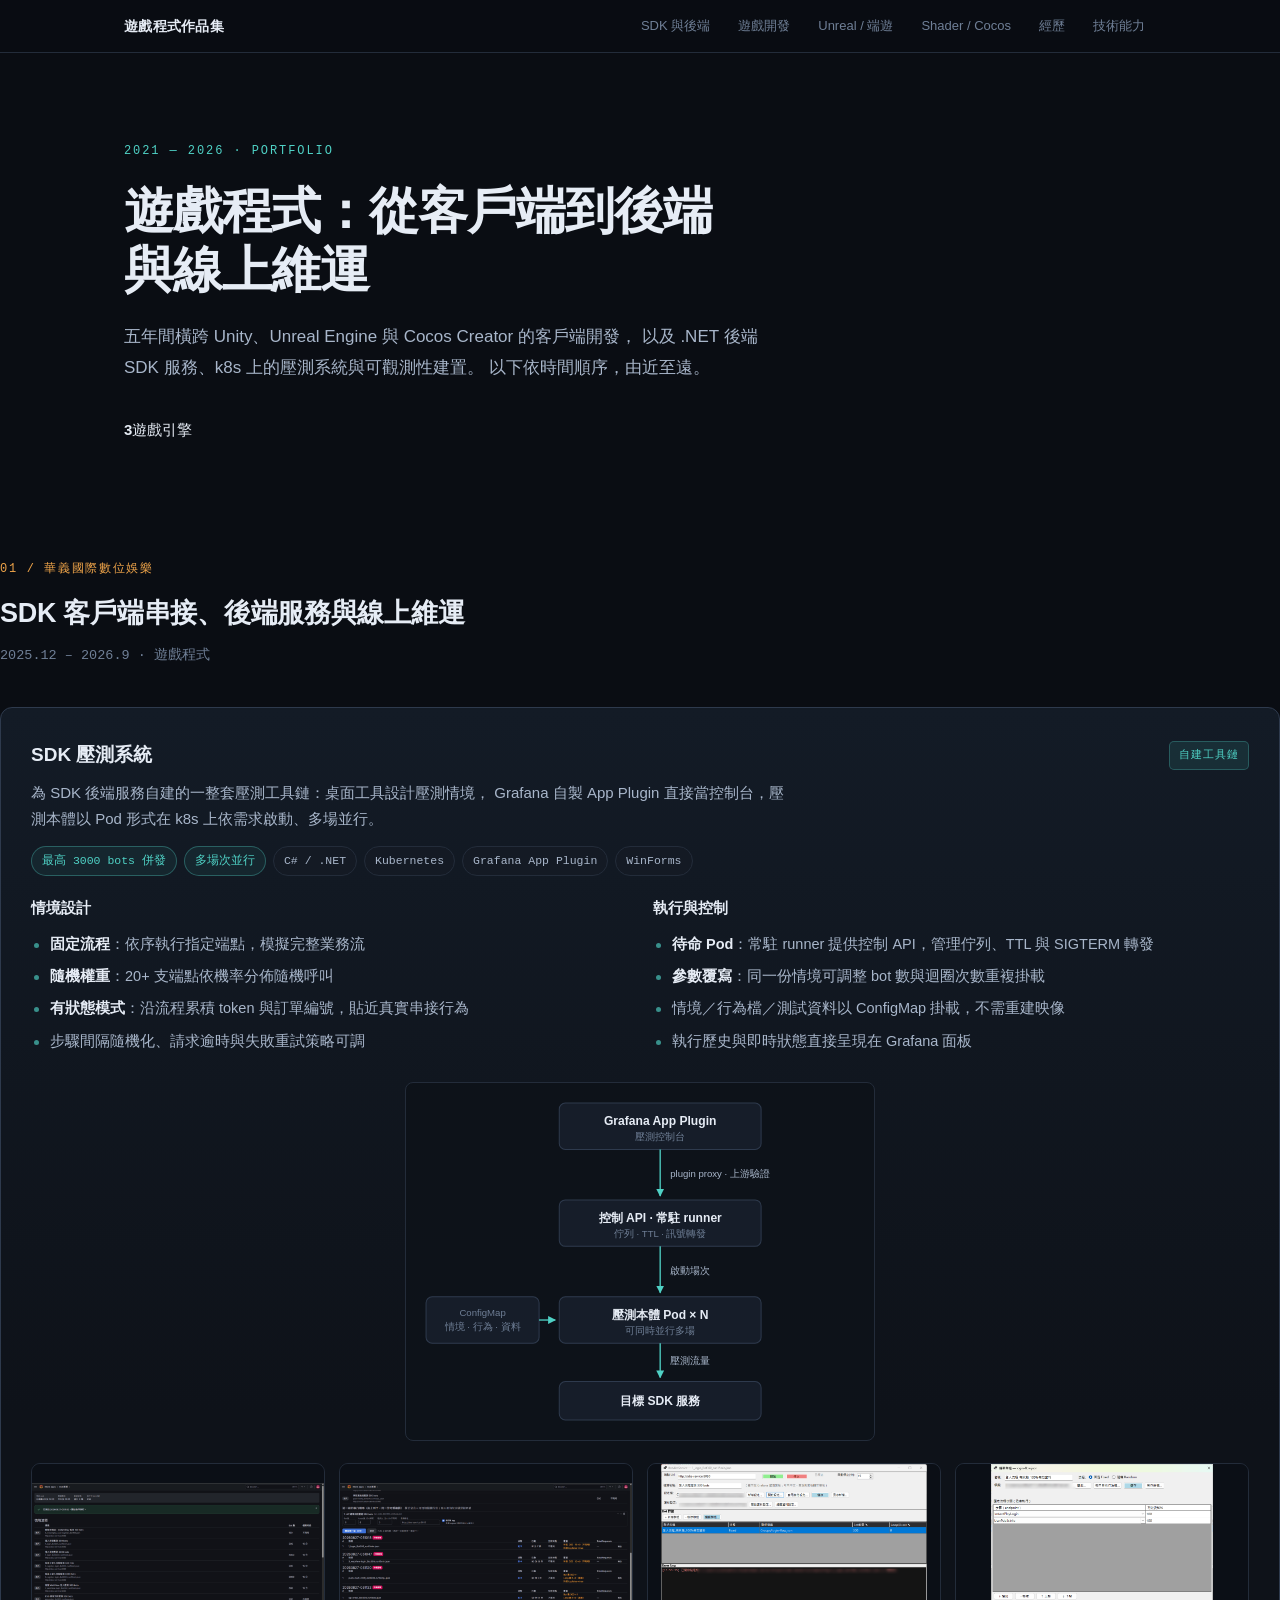
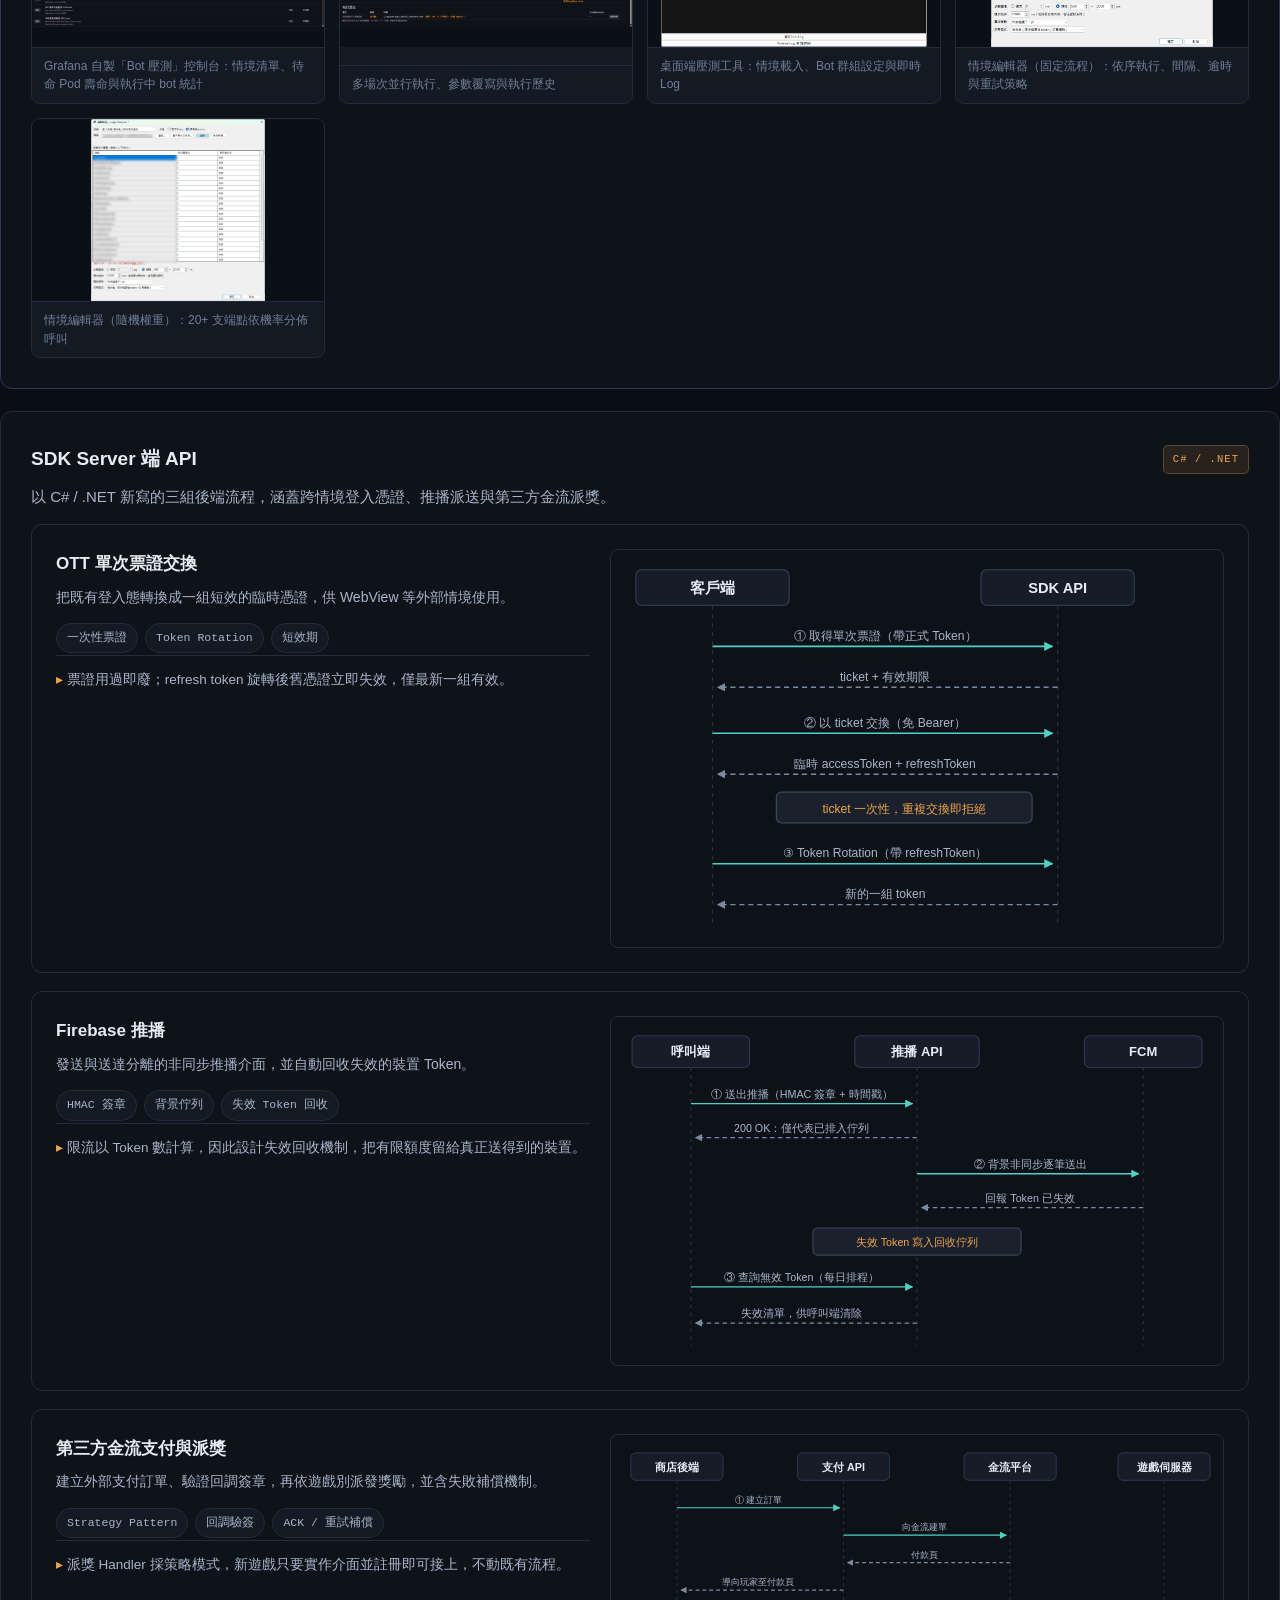
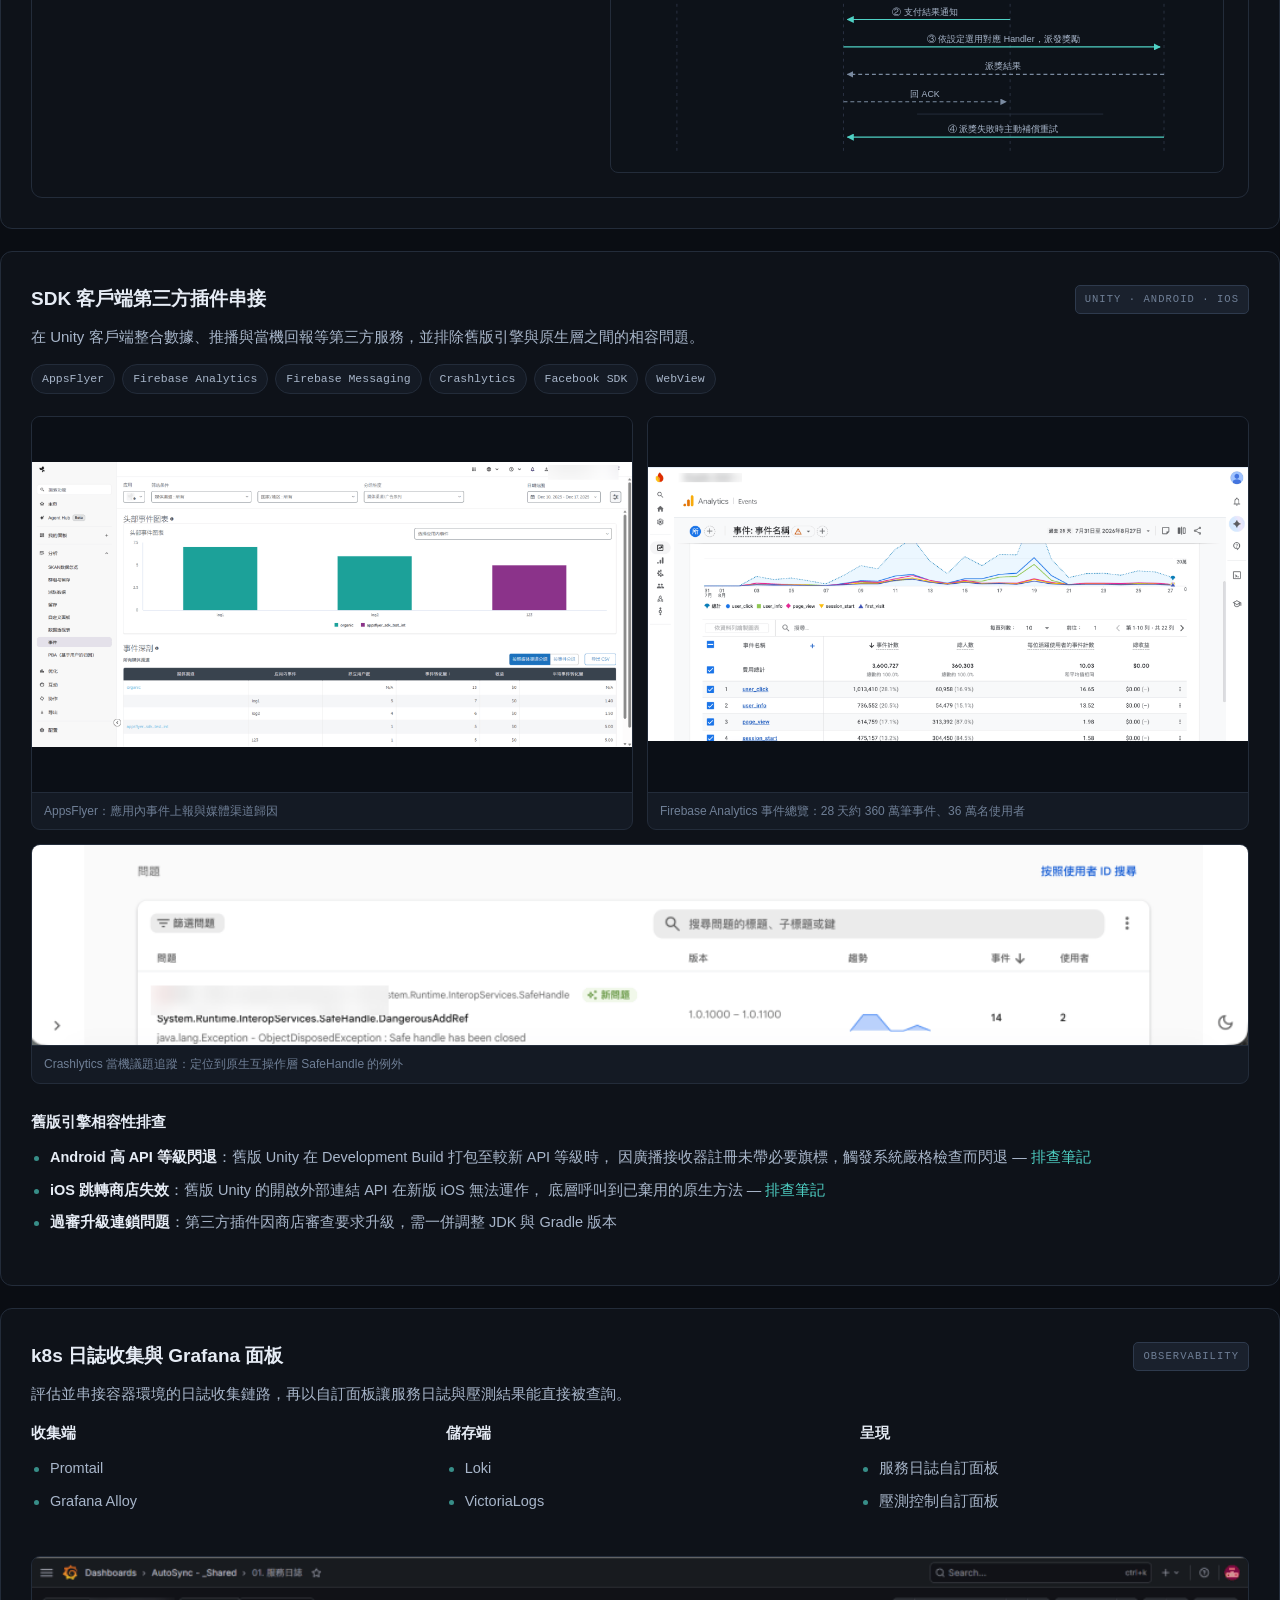
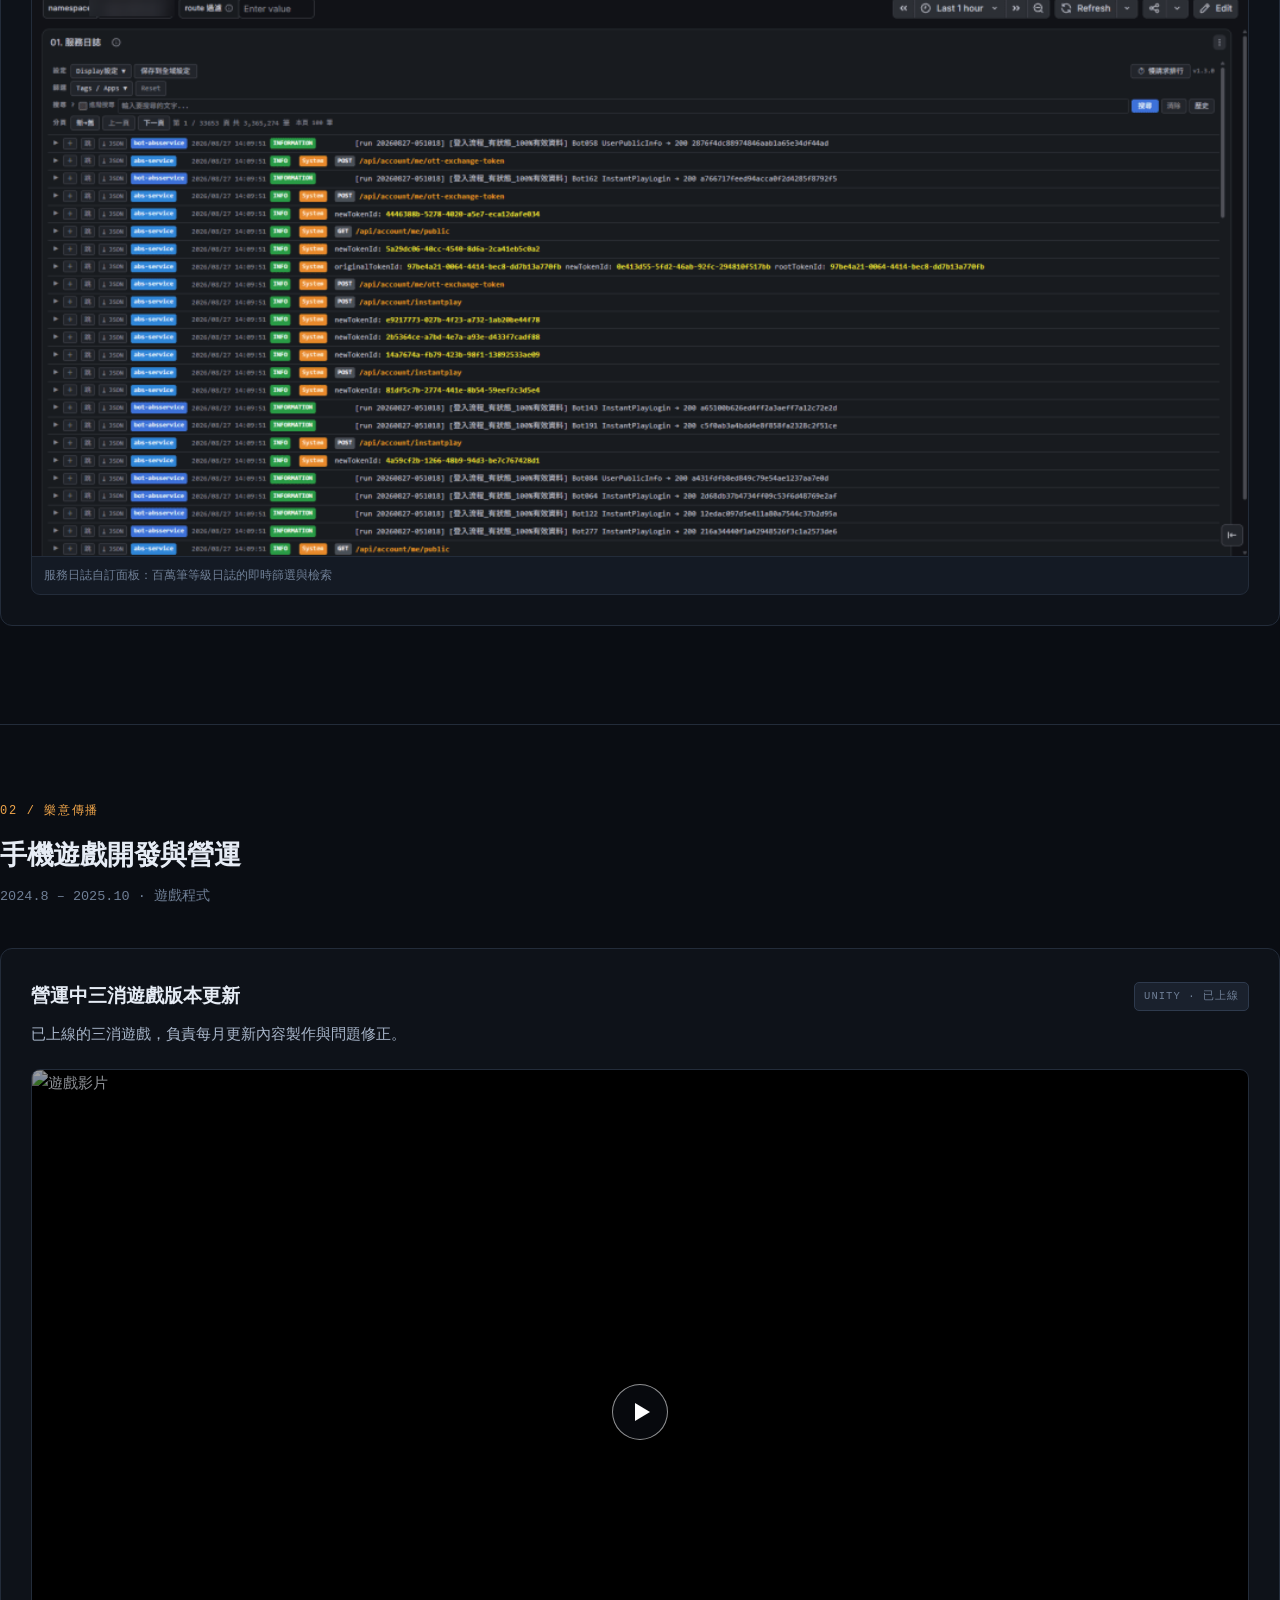
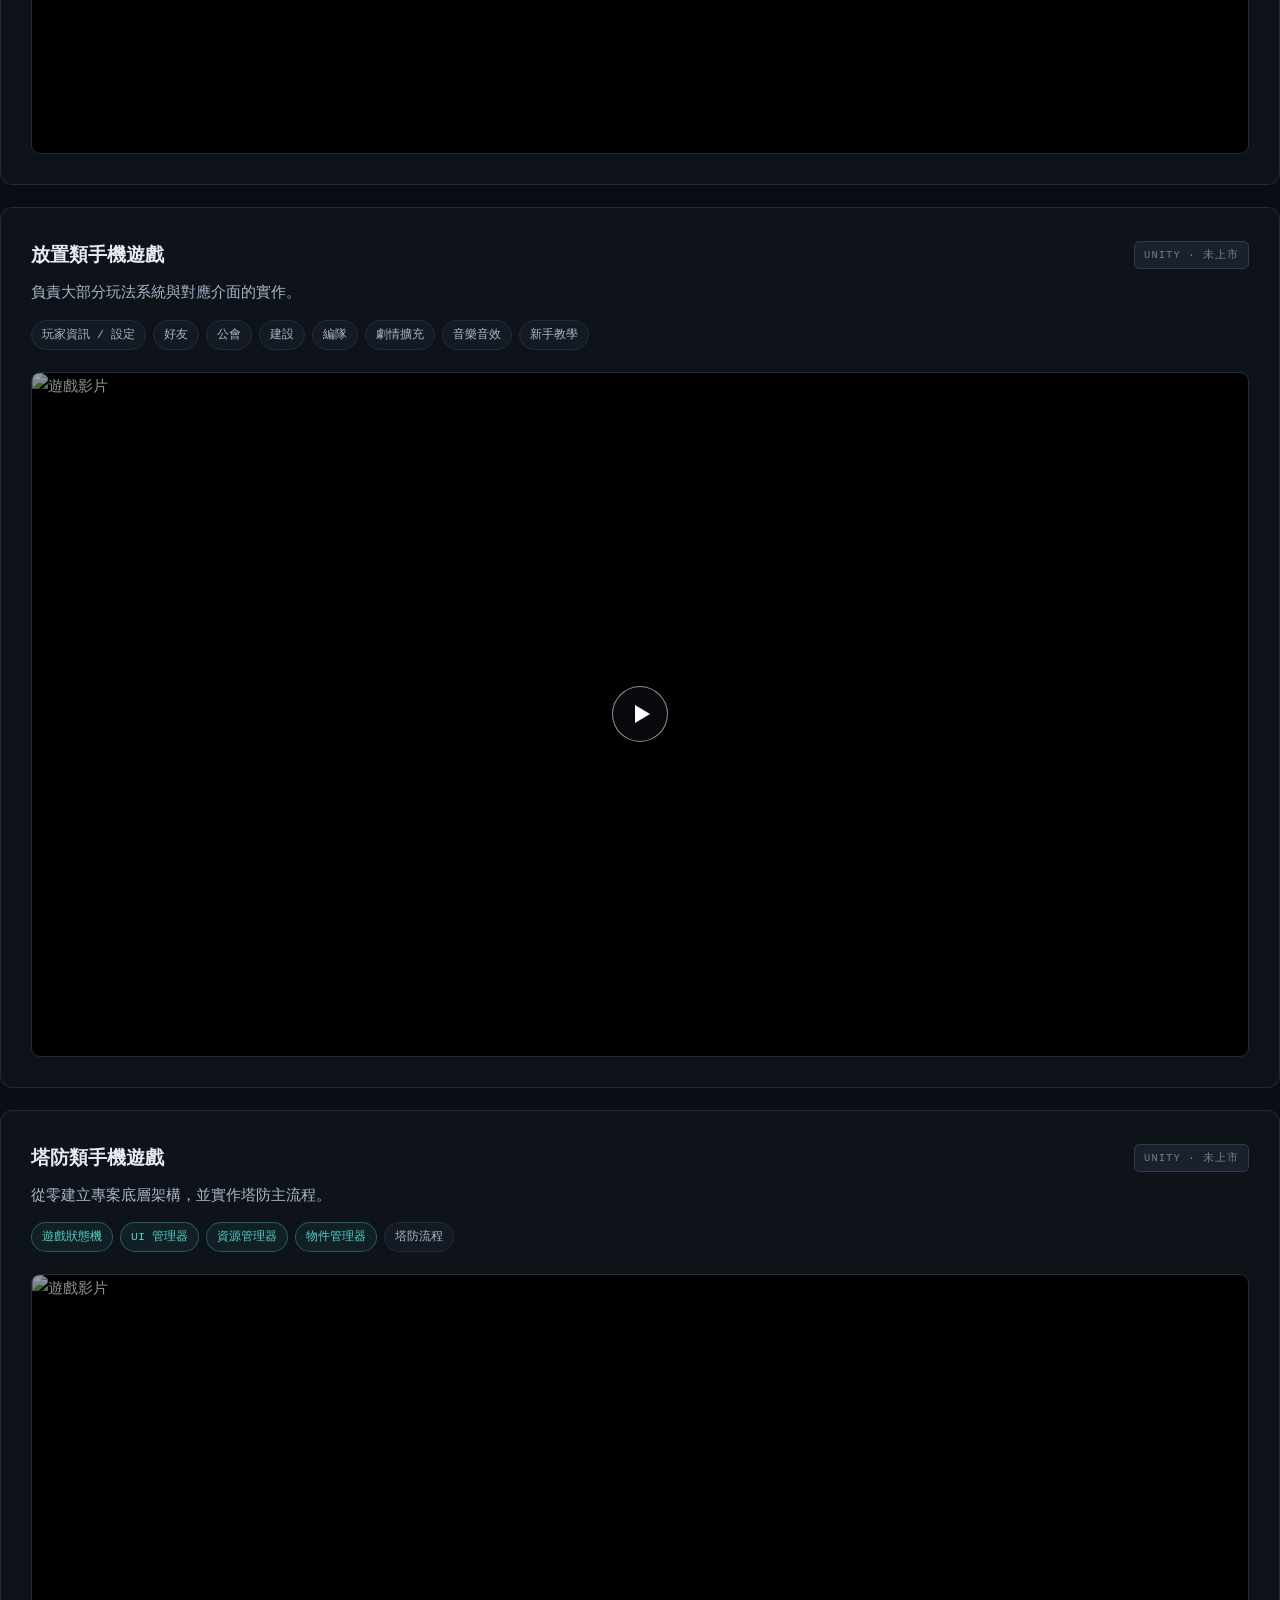
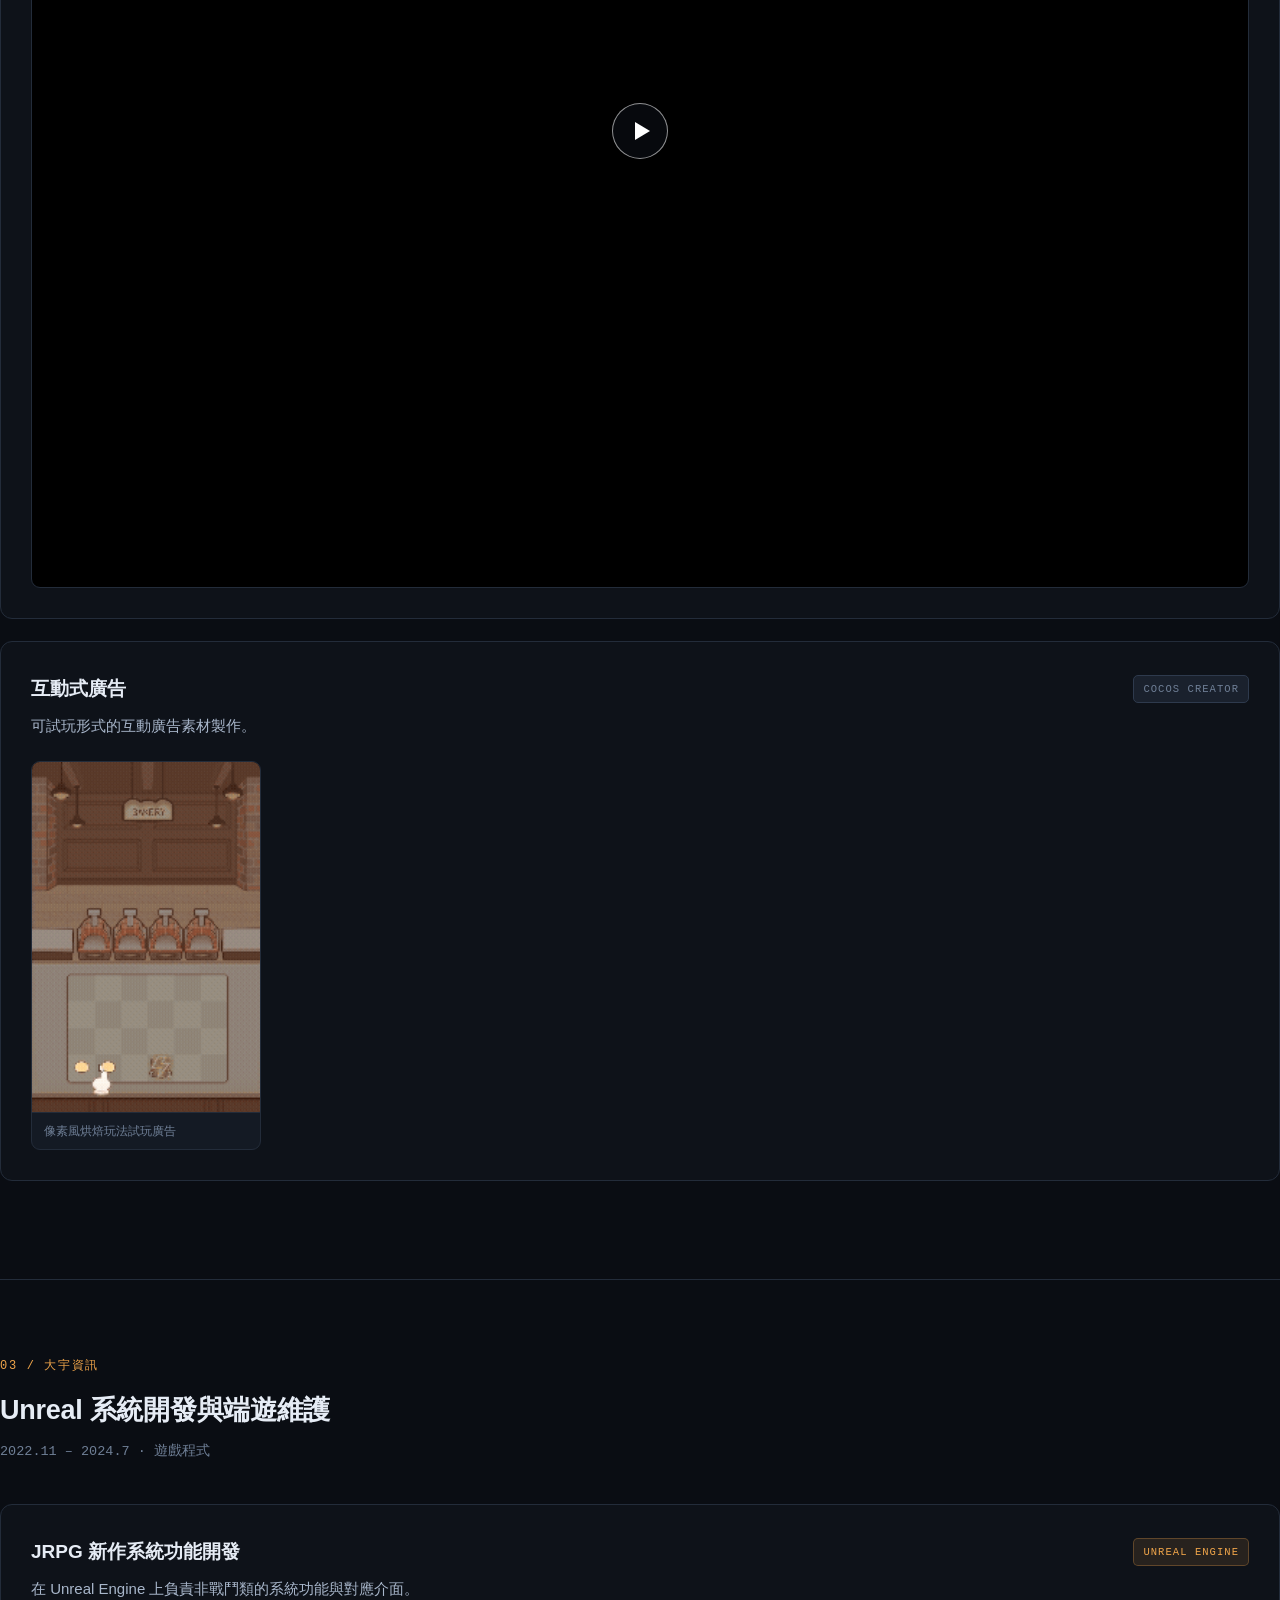
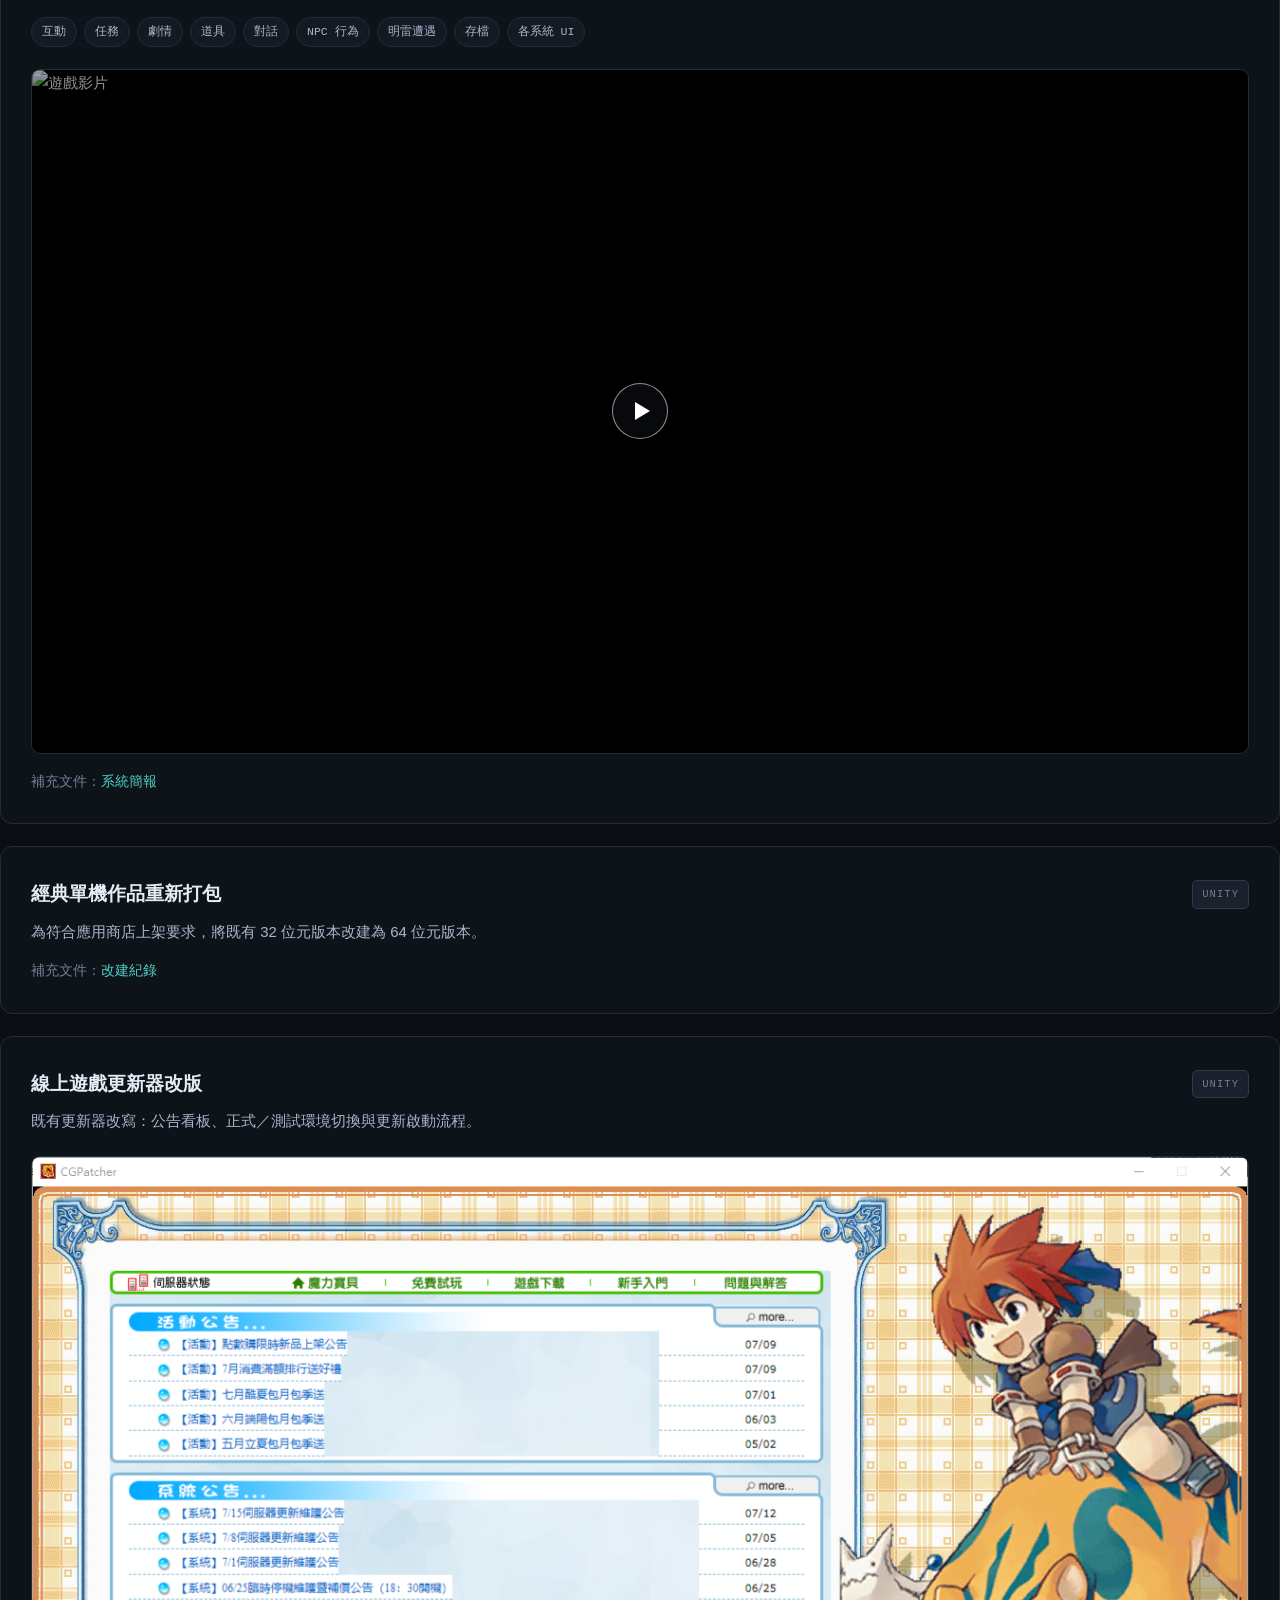
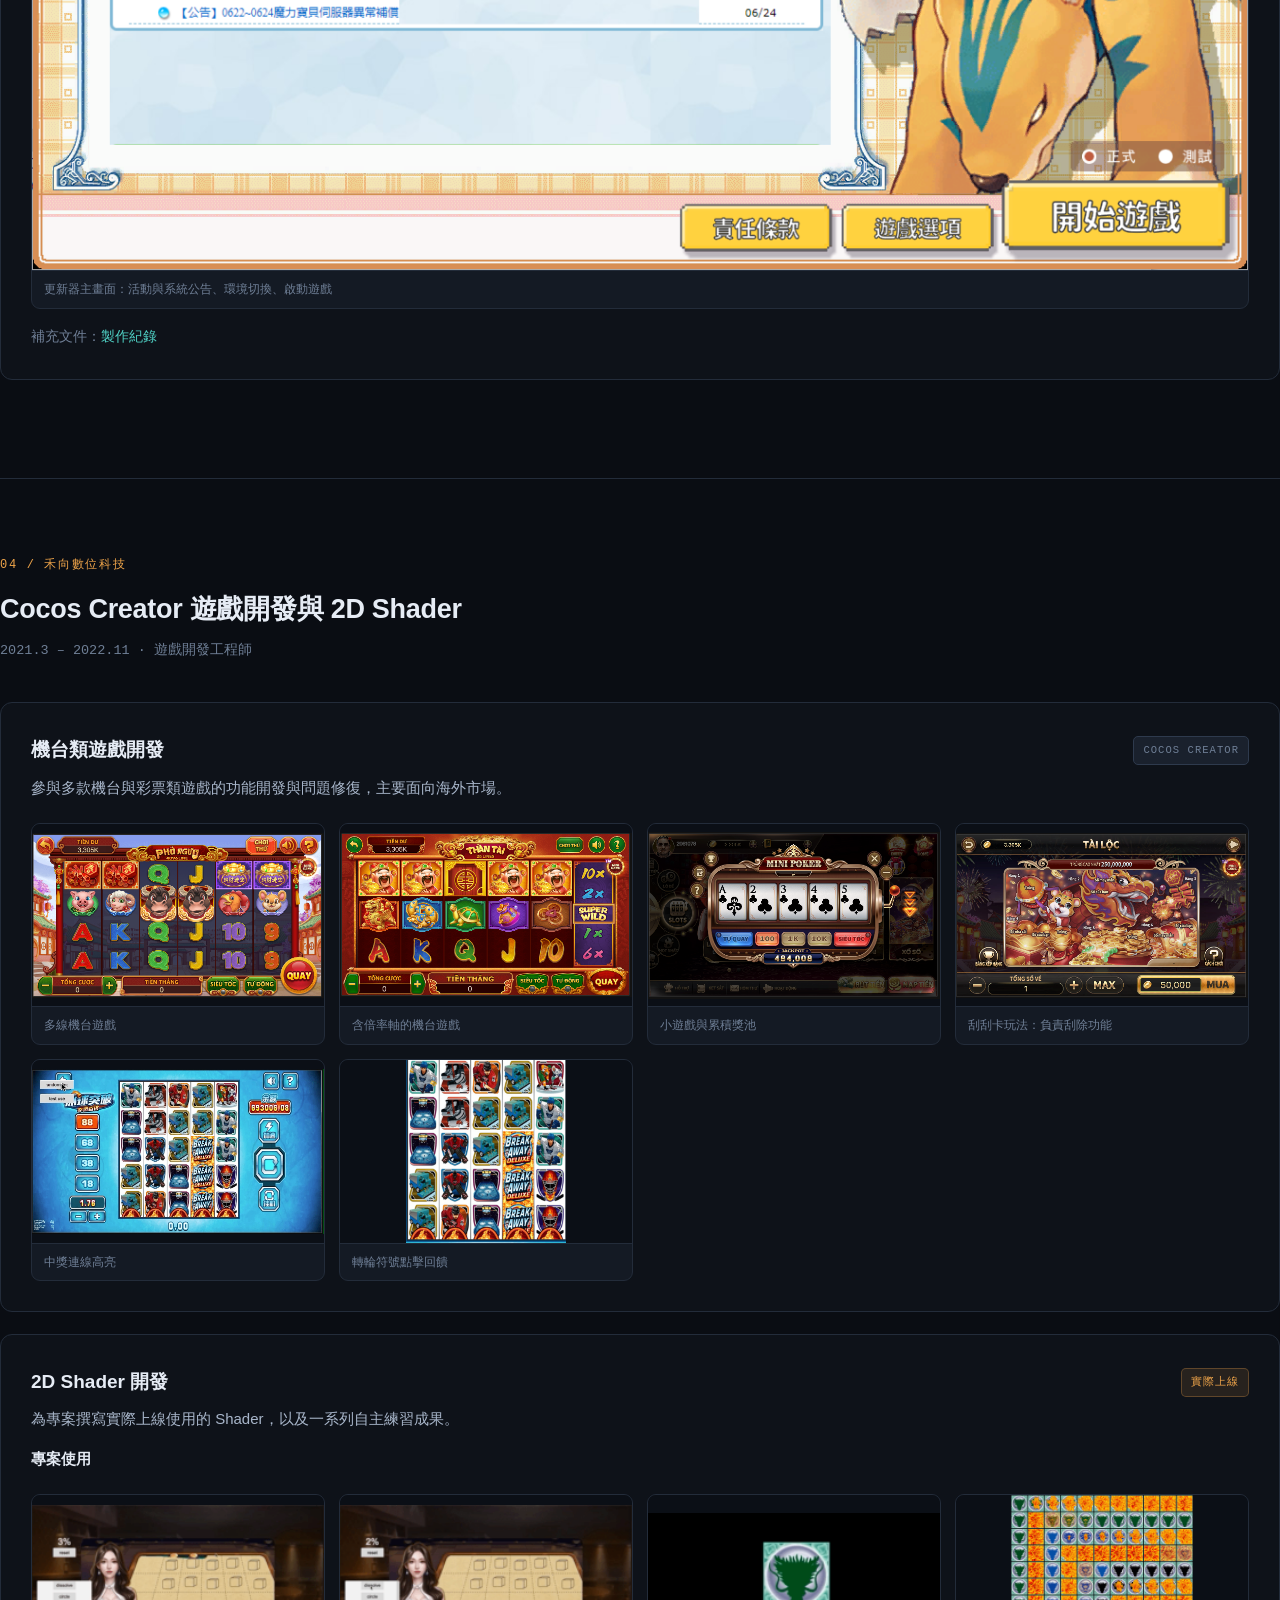
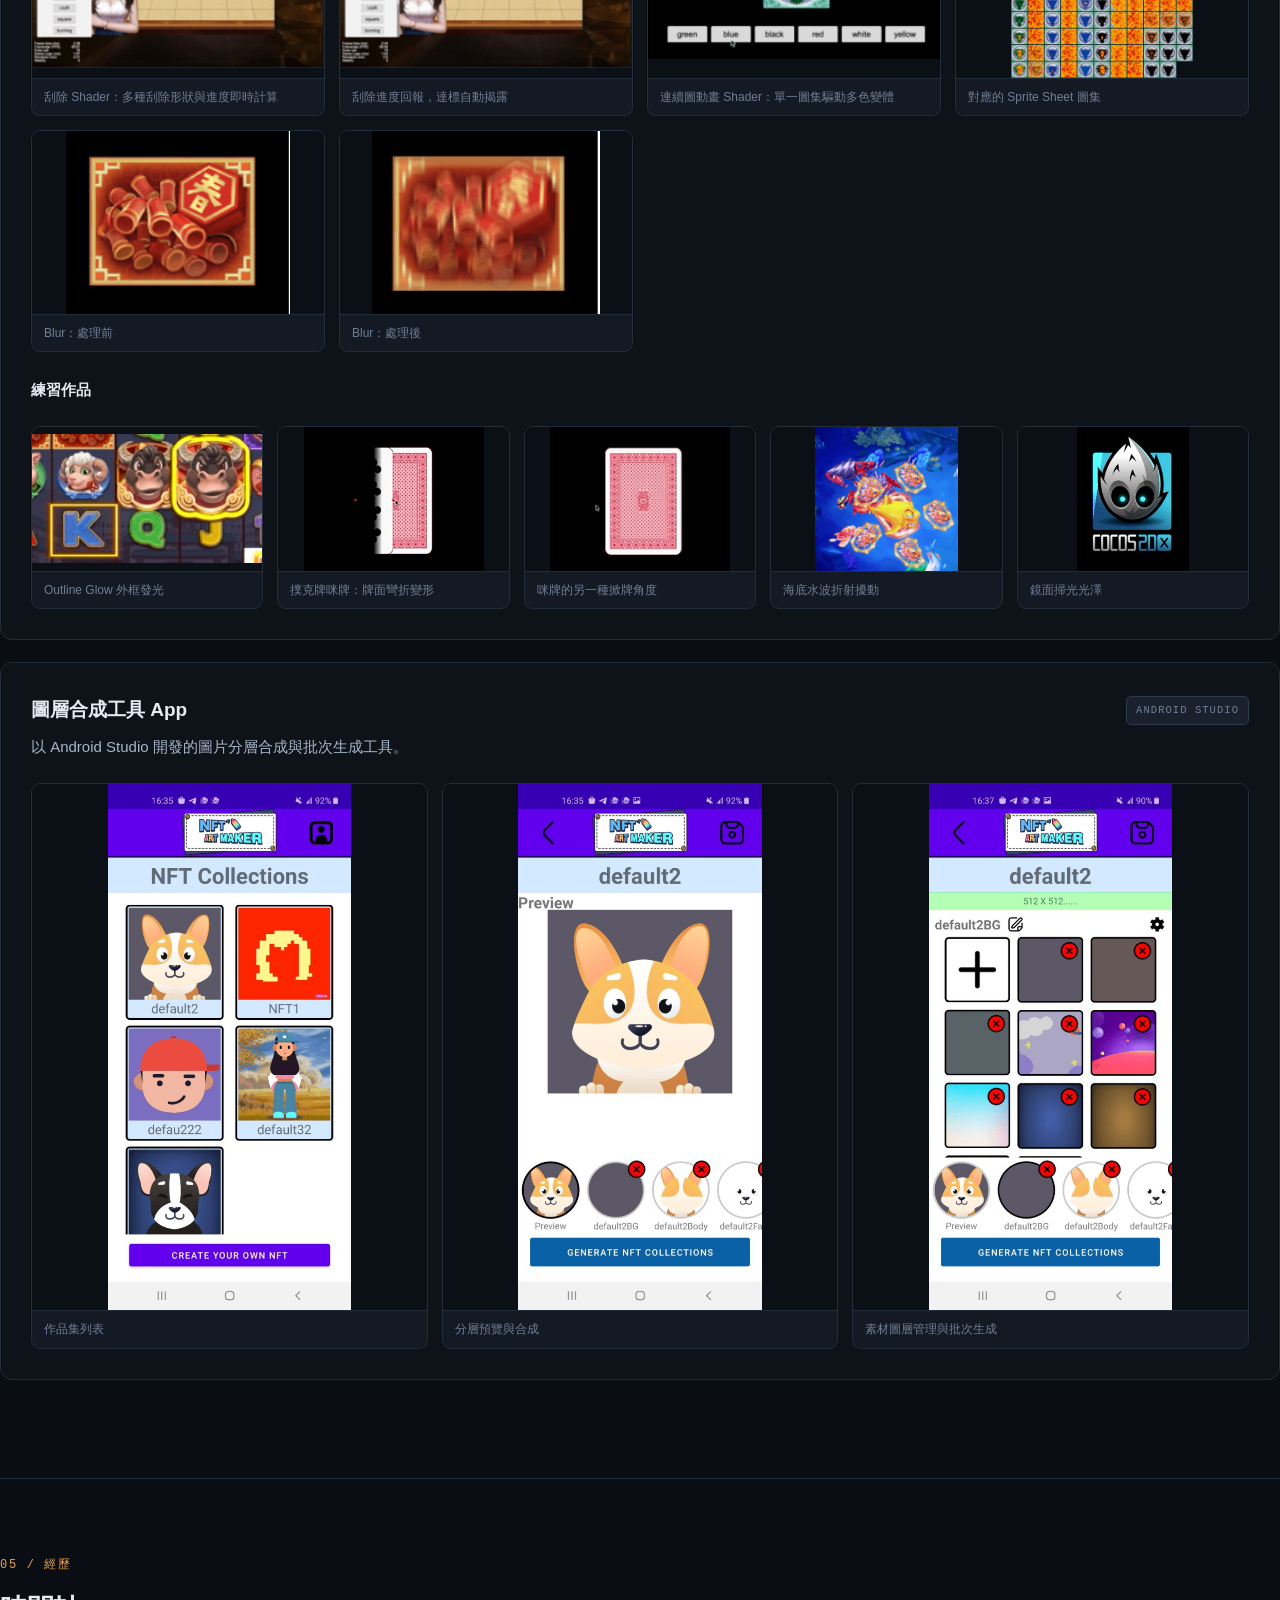
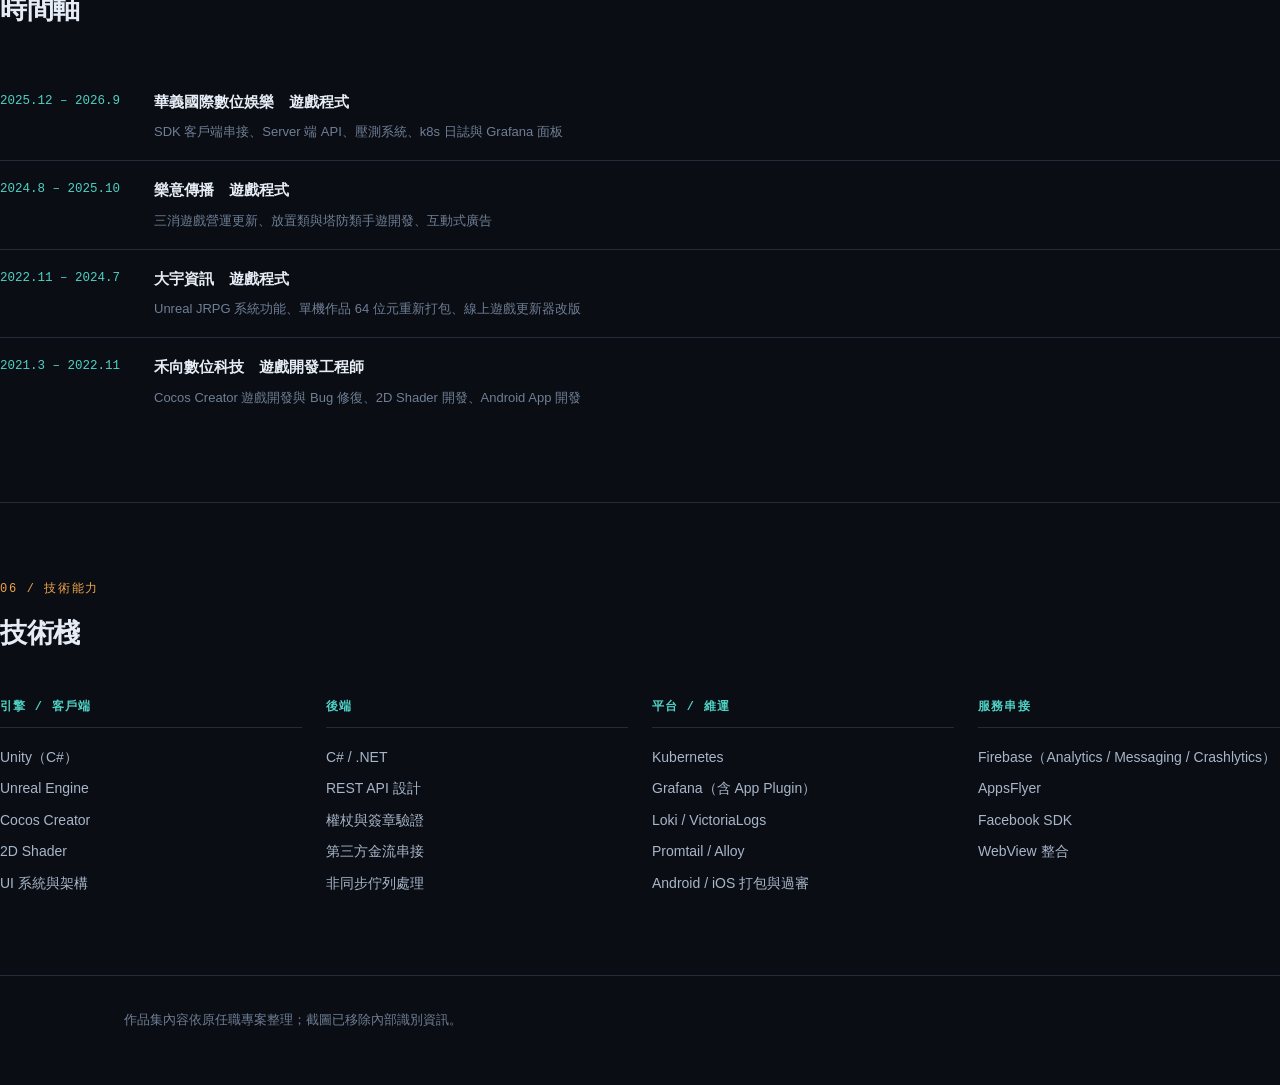
==== commit 2a842a4f: "移除首屏數字卡區塊" ====
--- a/index.html
+++ b/index.html
@@ -46,12 +46,6 @@
 h1{font-size:clamp(32px,5.4vw,50px);line-height:1.18;margin:0 0 22px;
   font-weight:700;letter-spacing:-.02em}
 .lede{font-size:17px;color:var(--tx2);max-width:660px;margin:0 0 34px;line-height:1.8}
-.stats{display:flex;flex-wrap:wrap;gap:10px}
-.stat{background:var(--panel);border:1px solid var(--line);border-radius:8px;
-  padding:11px 15px;min-width:112px}
-.stat b{display:block;font-size:19px;font-family:var(--mono);color:var(--ac);
-  font-weight:600;line-height:1.3}
-.stat span{font-size:11.5px;color:var(--tx3);letter-spacing:.03em}
 
 /* ---------- section heads ---------- */
 .sec-head{margin-bottom:40px}
@@ -217,8 +211,6 @@
     以及 .NET 後端 SDK 服務、k8s 上的壓測系統與可觀測性建置。
     以下依時間順序，由近至遠。
   </p>
-  <div class="stats">
-    <div class="stat"><b>4</b><span>任職公司</span></div>
     <div class="stat"><b>3</b><span>遊戲引擎</span></div>
   </div>
 </header>
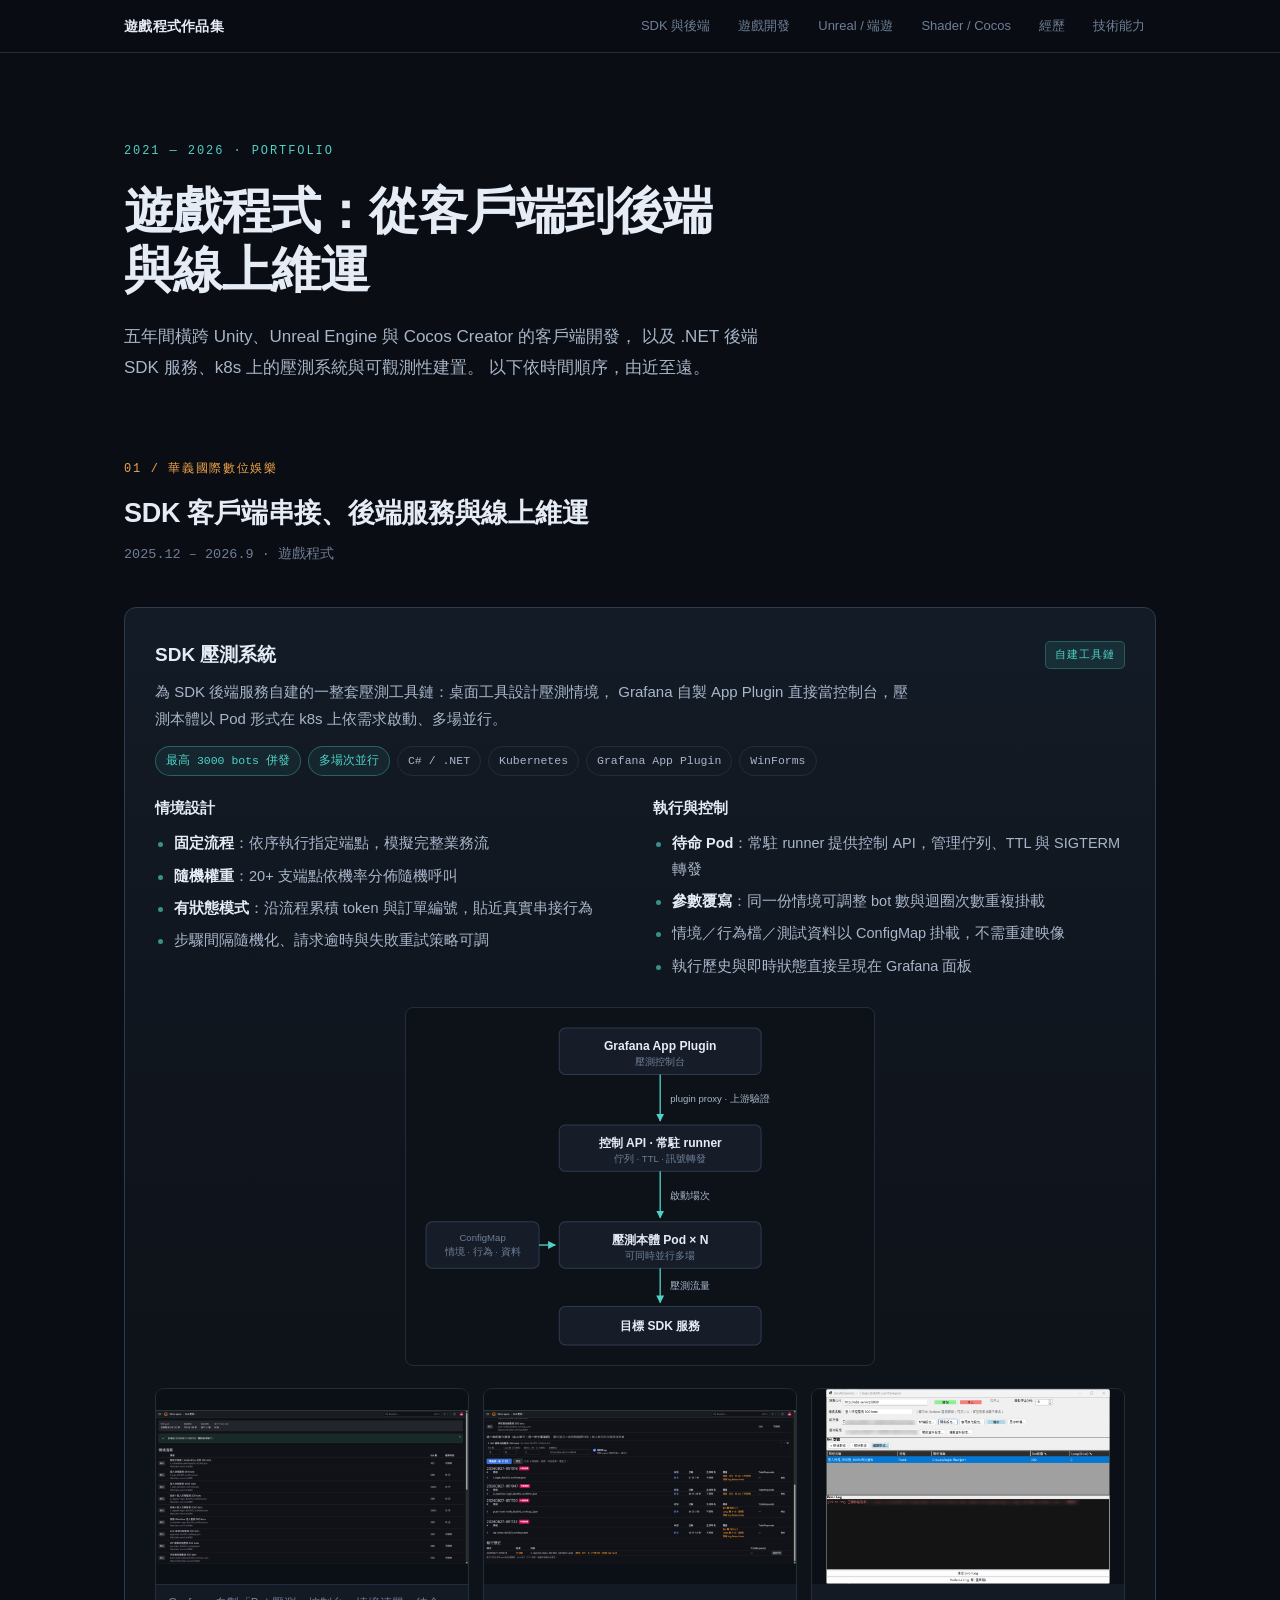
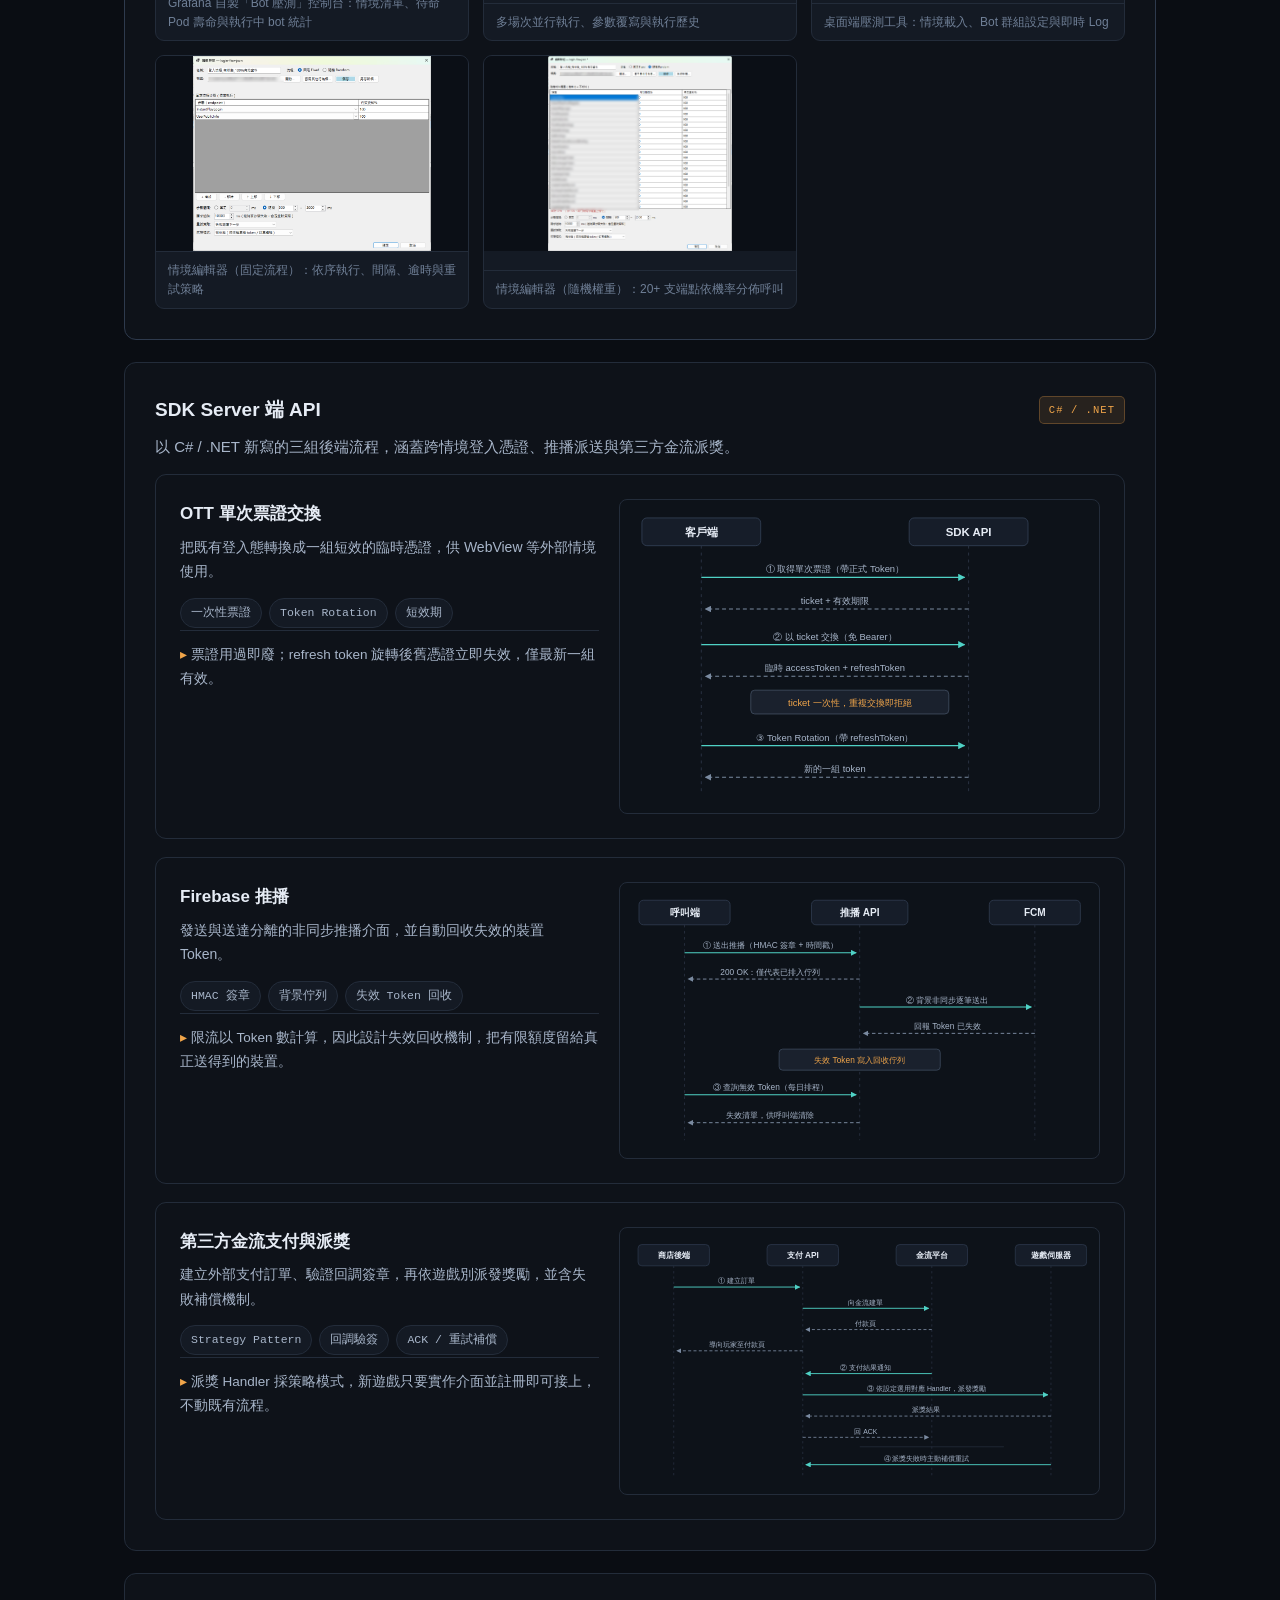
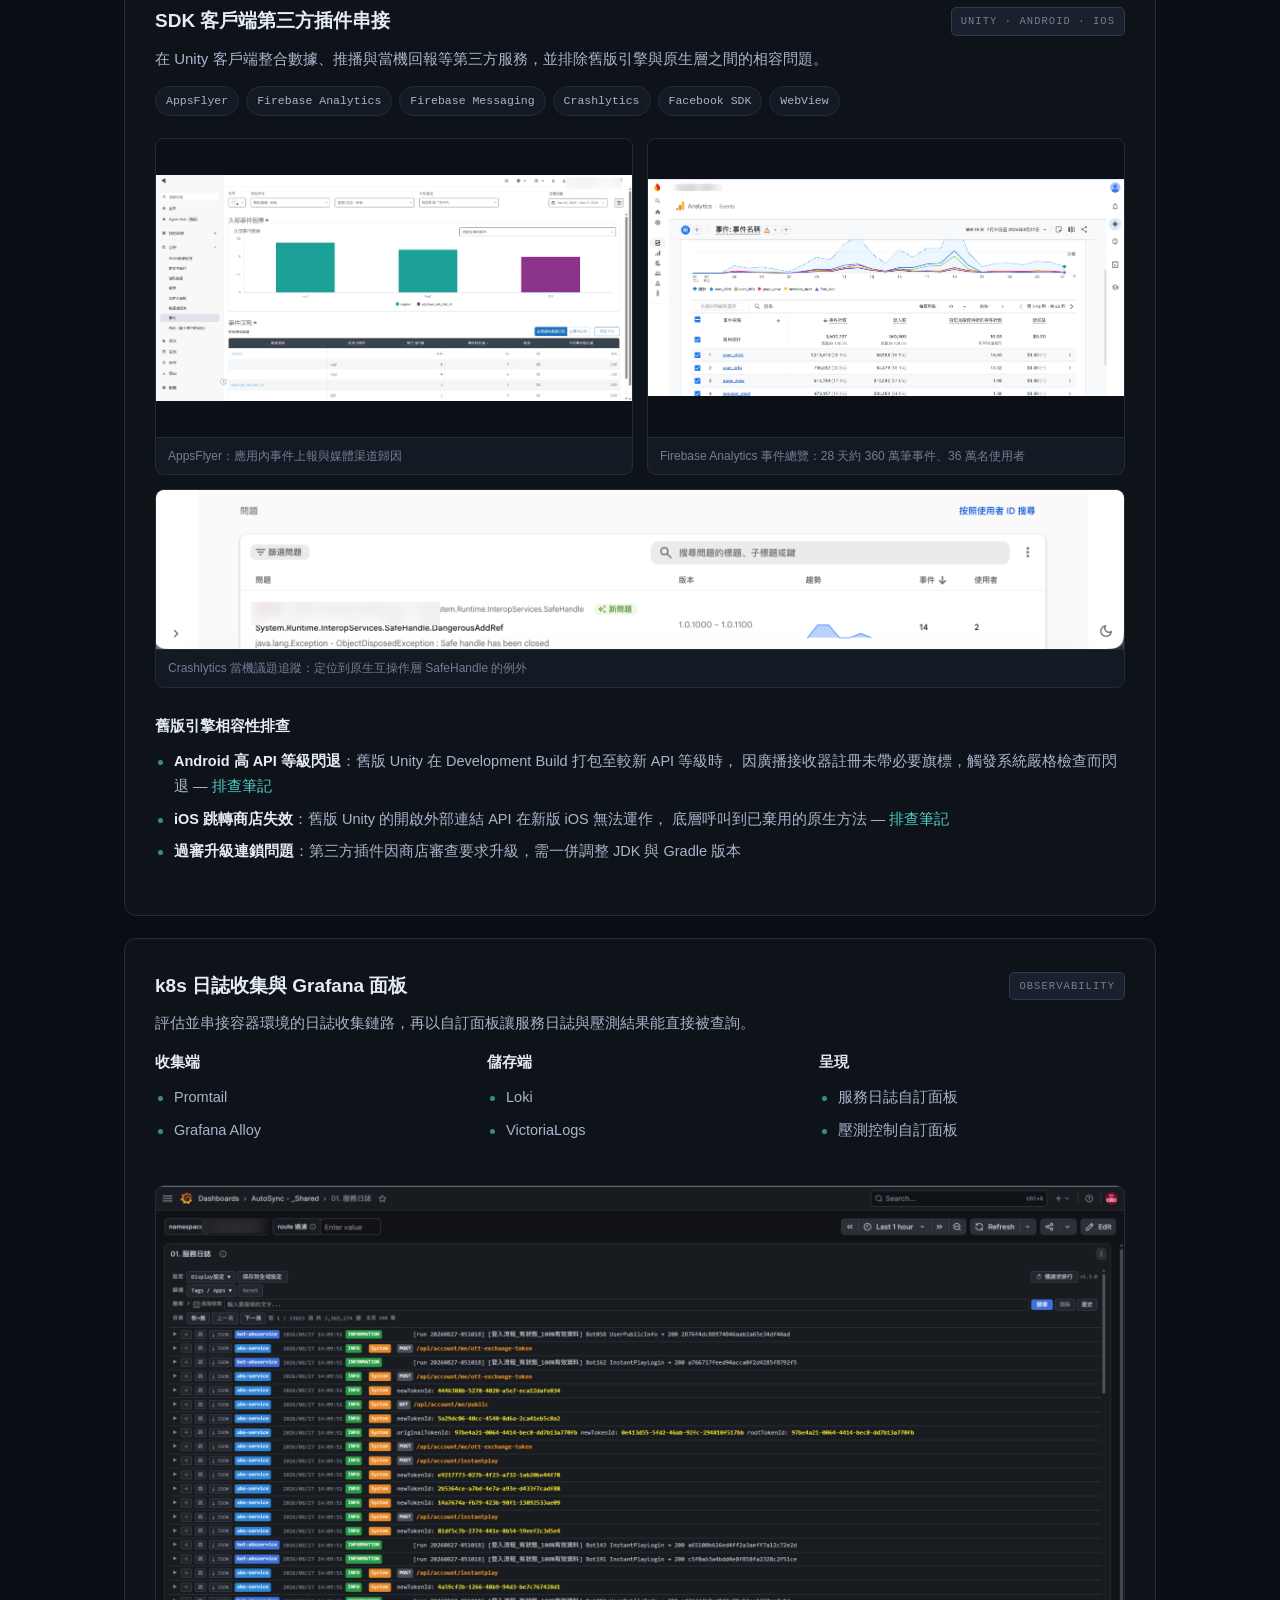
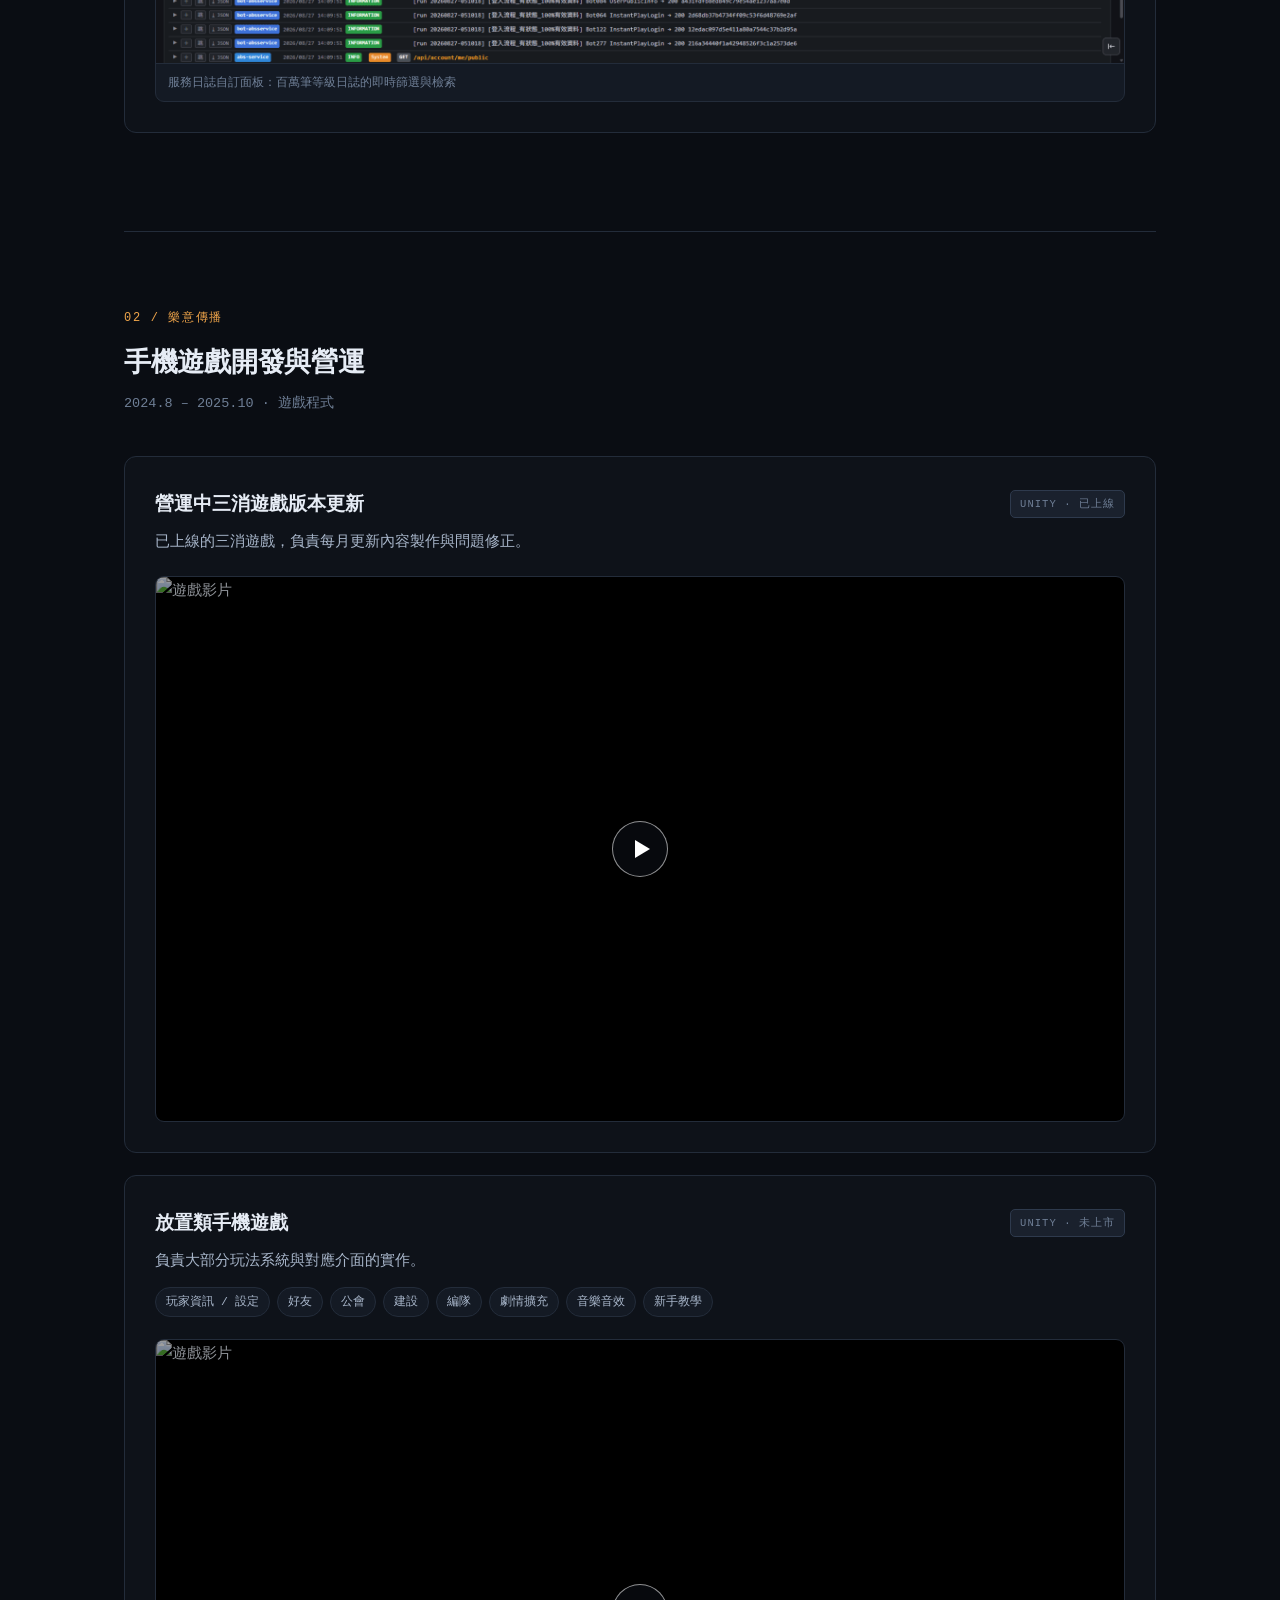
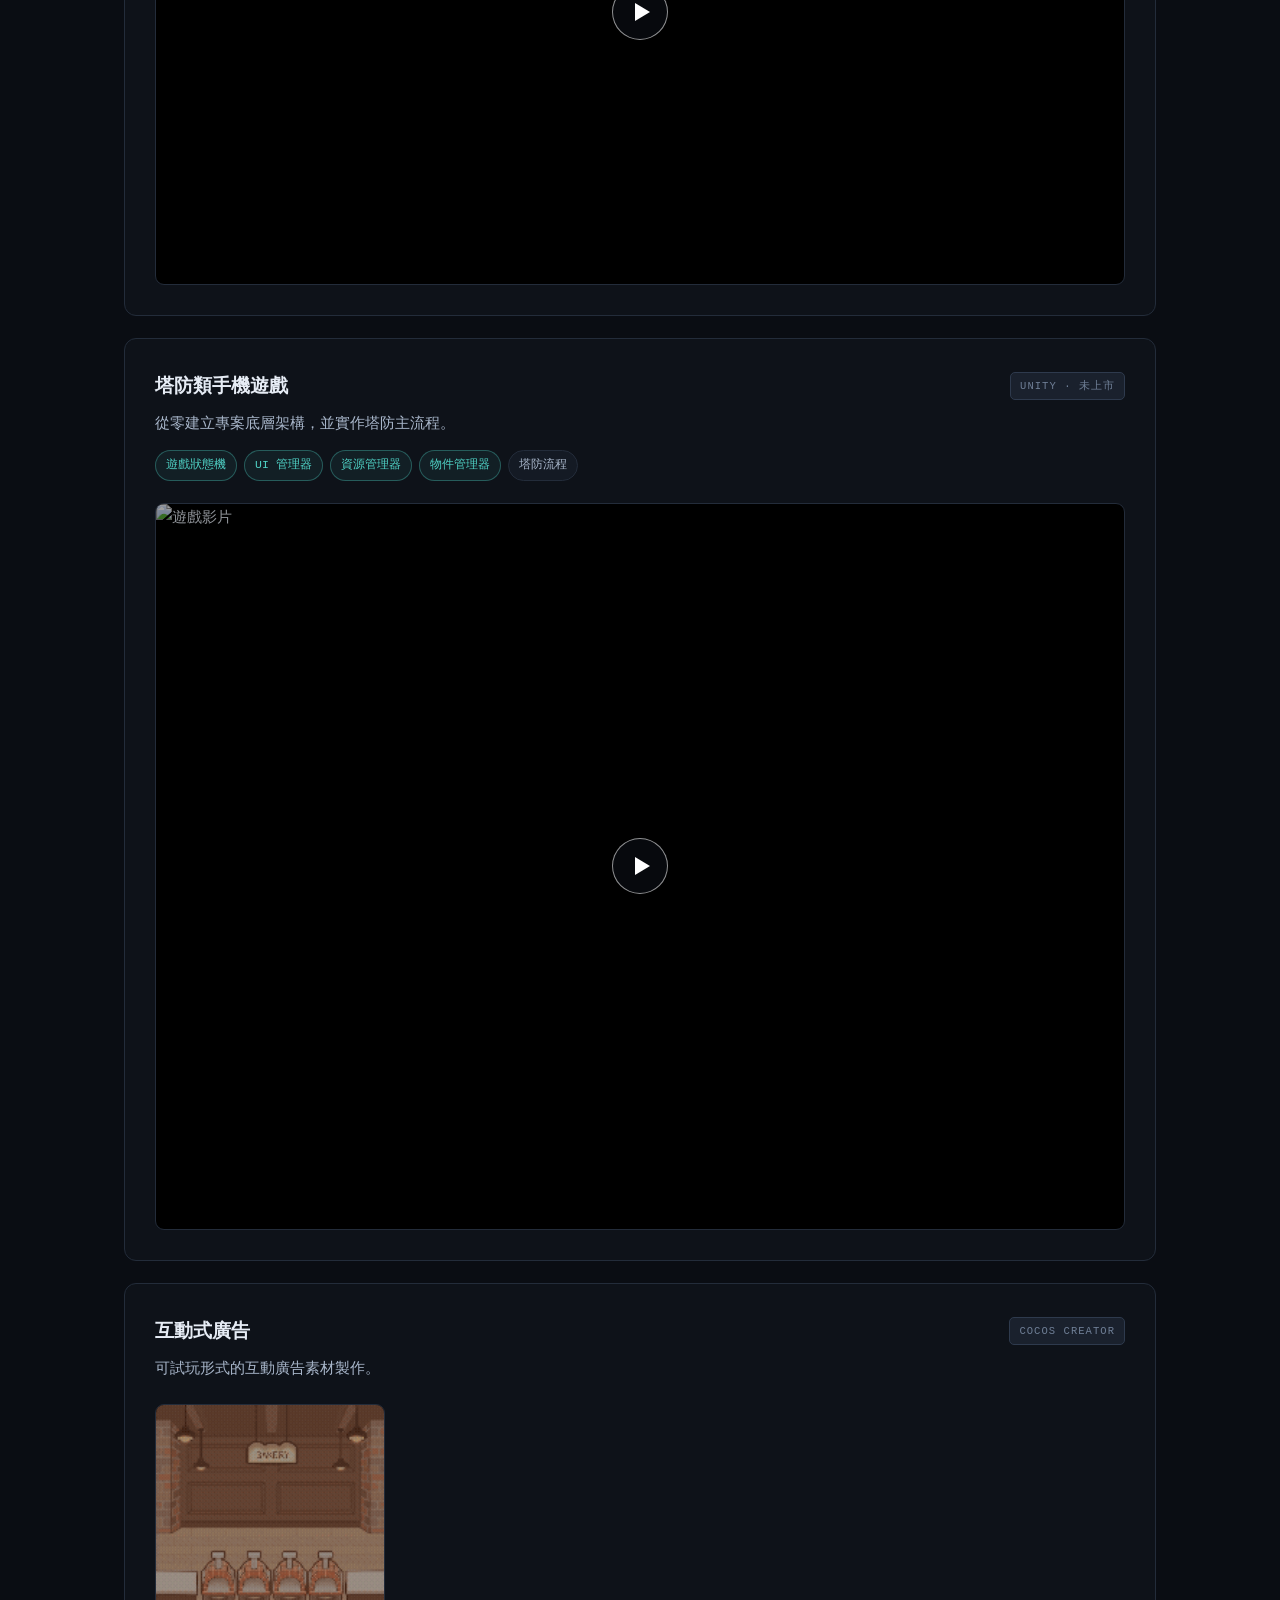
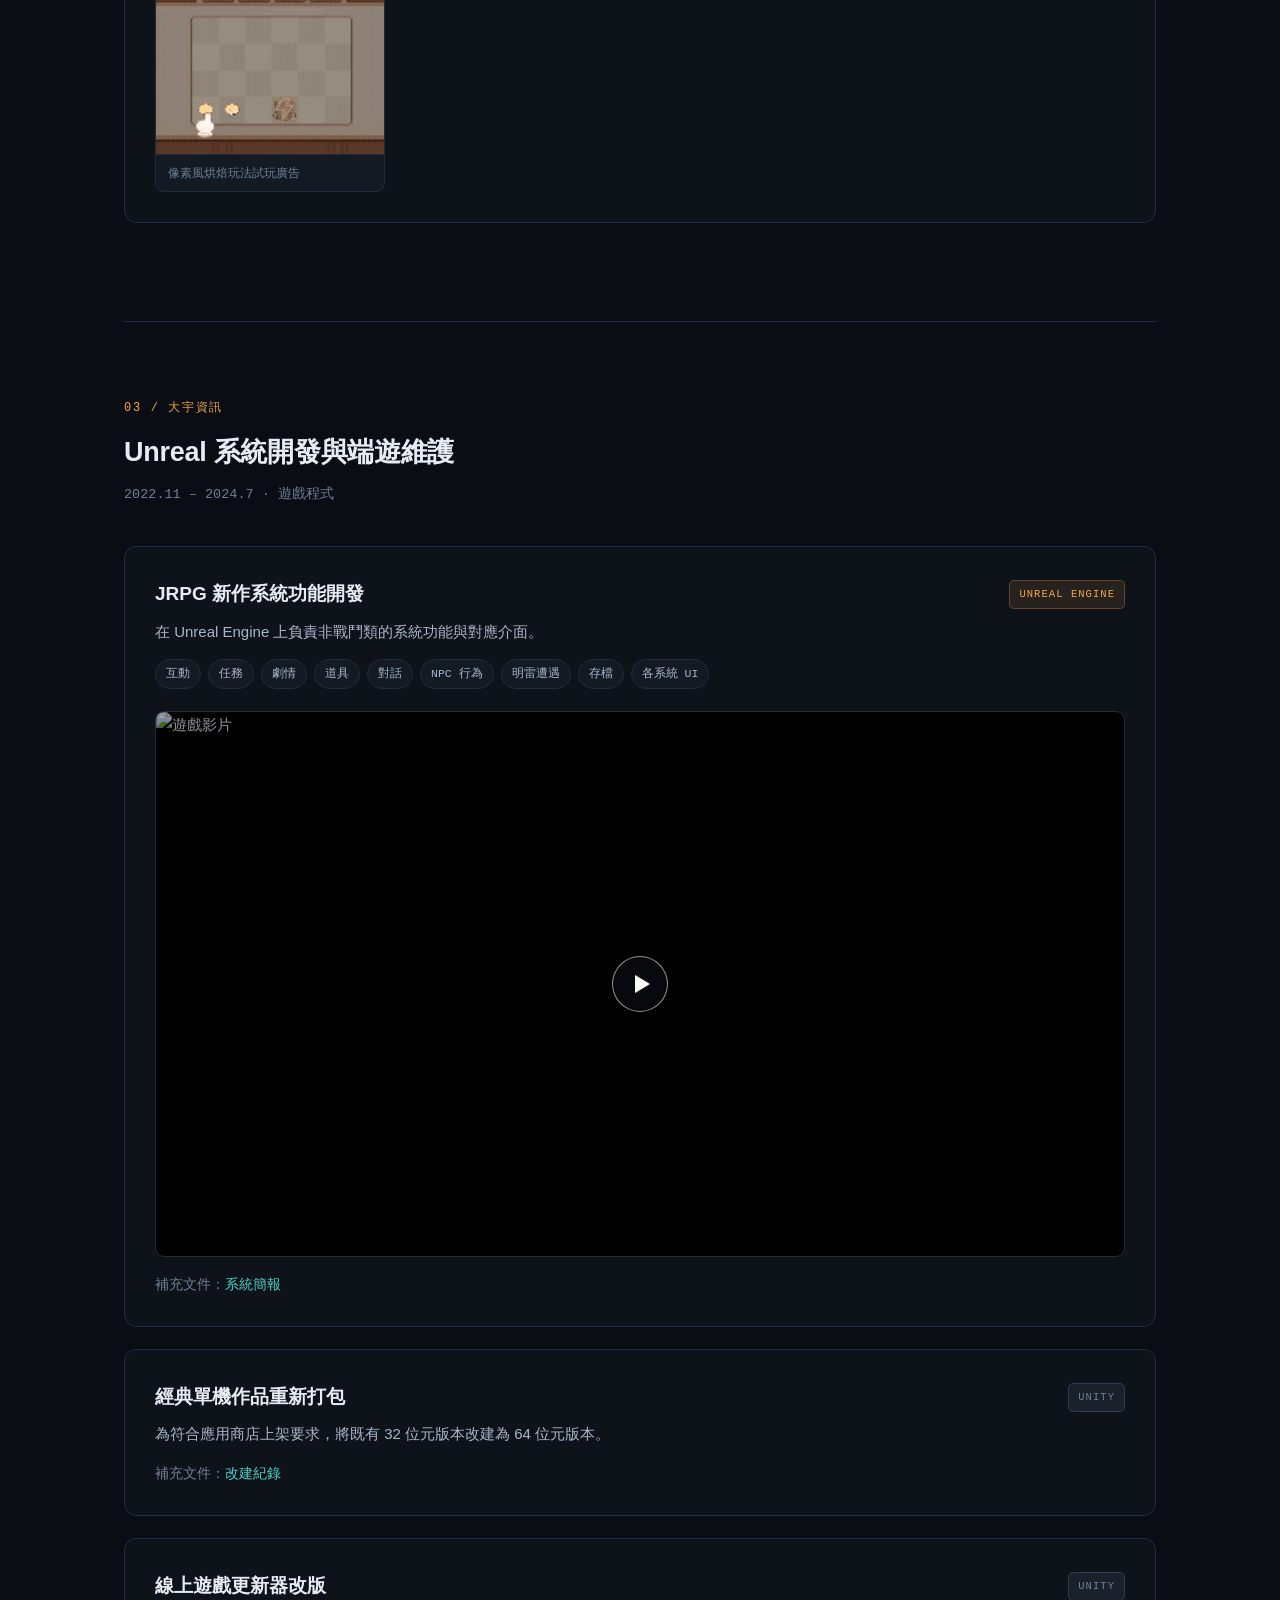
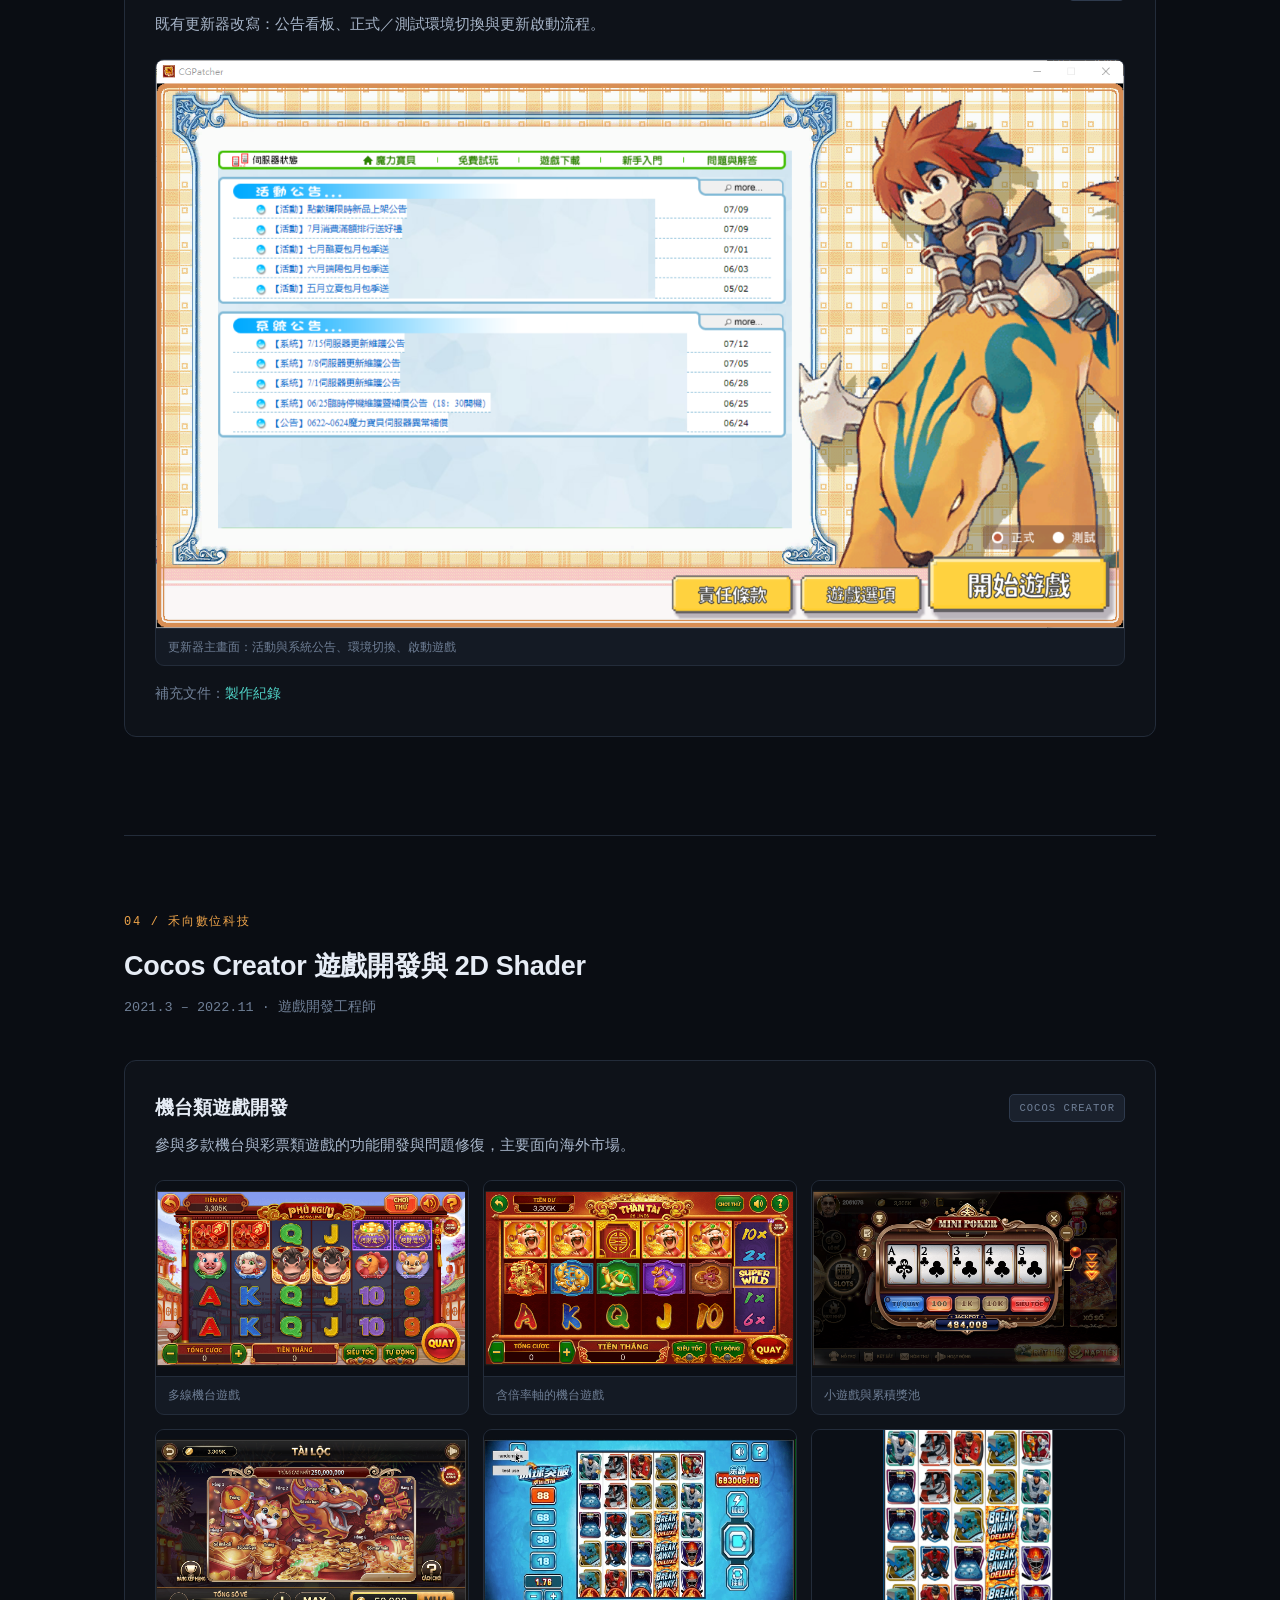
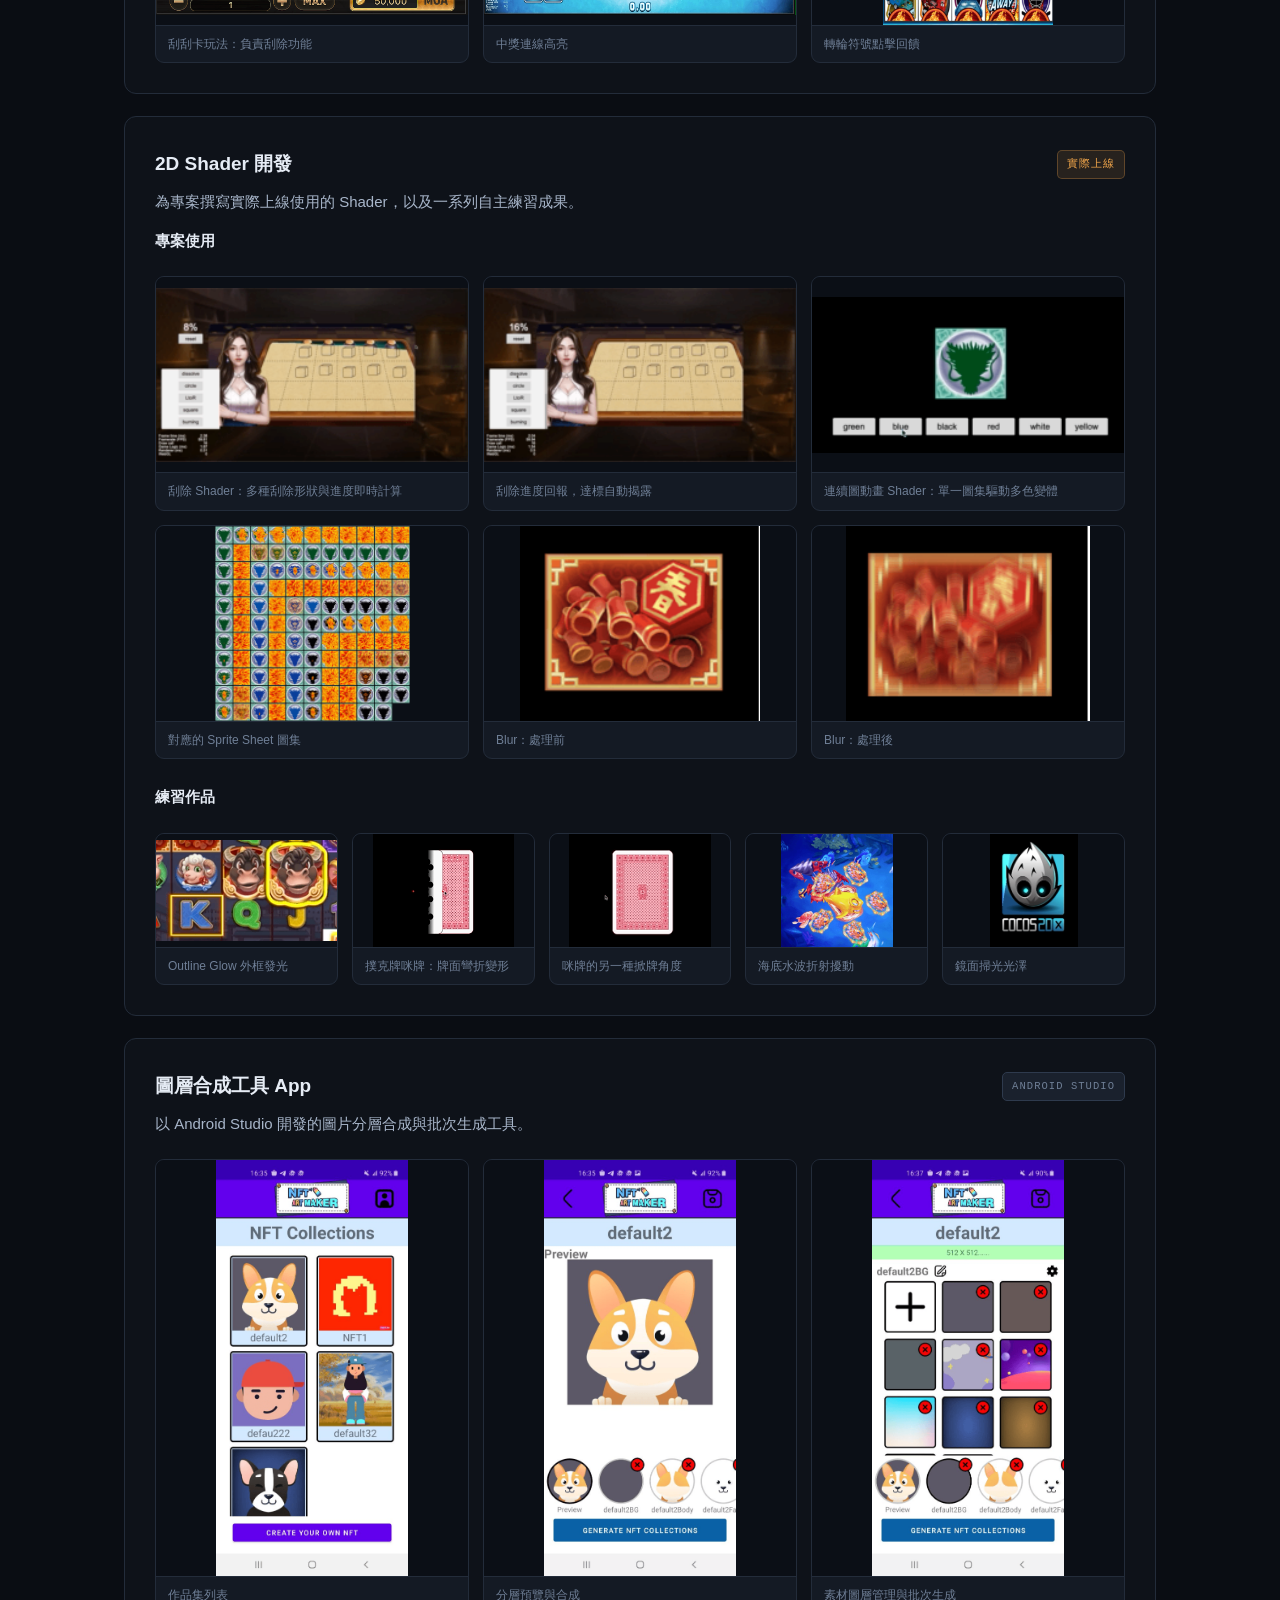
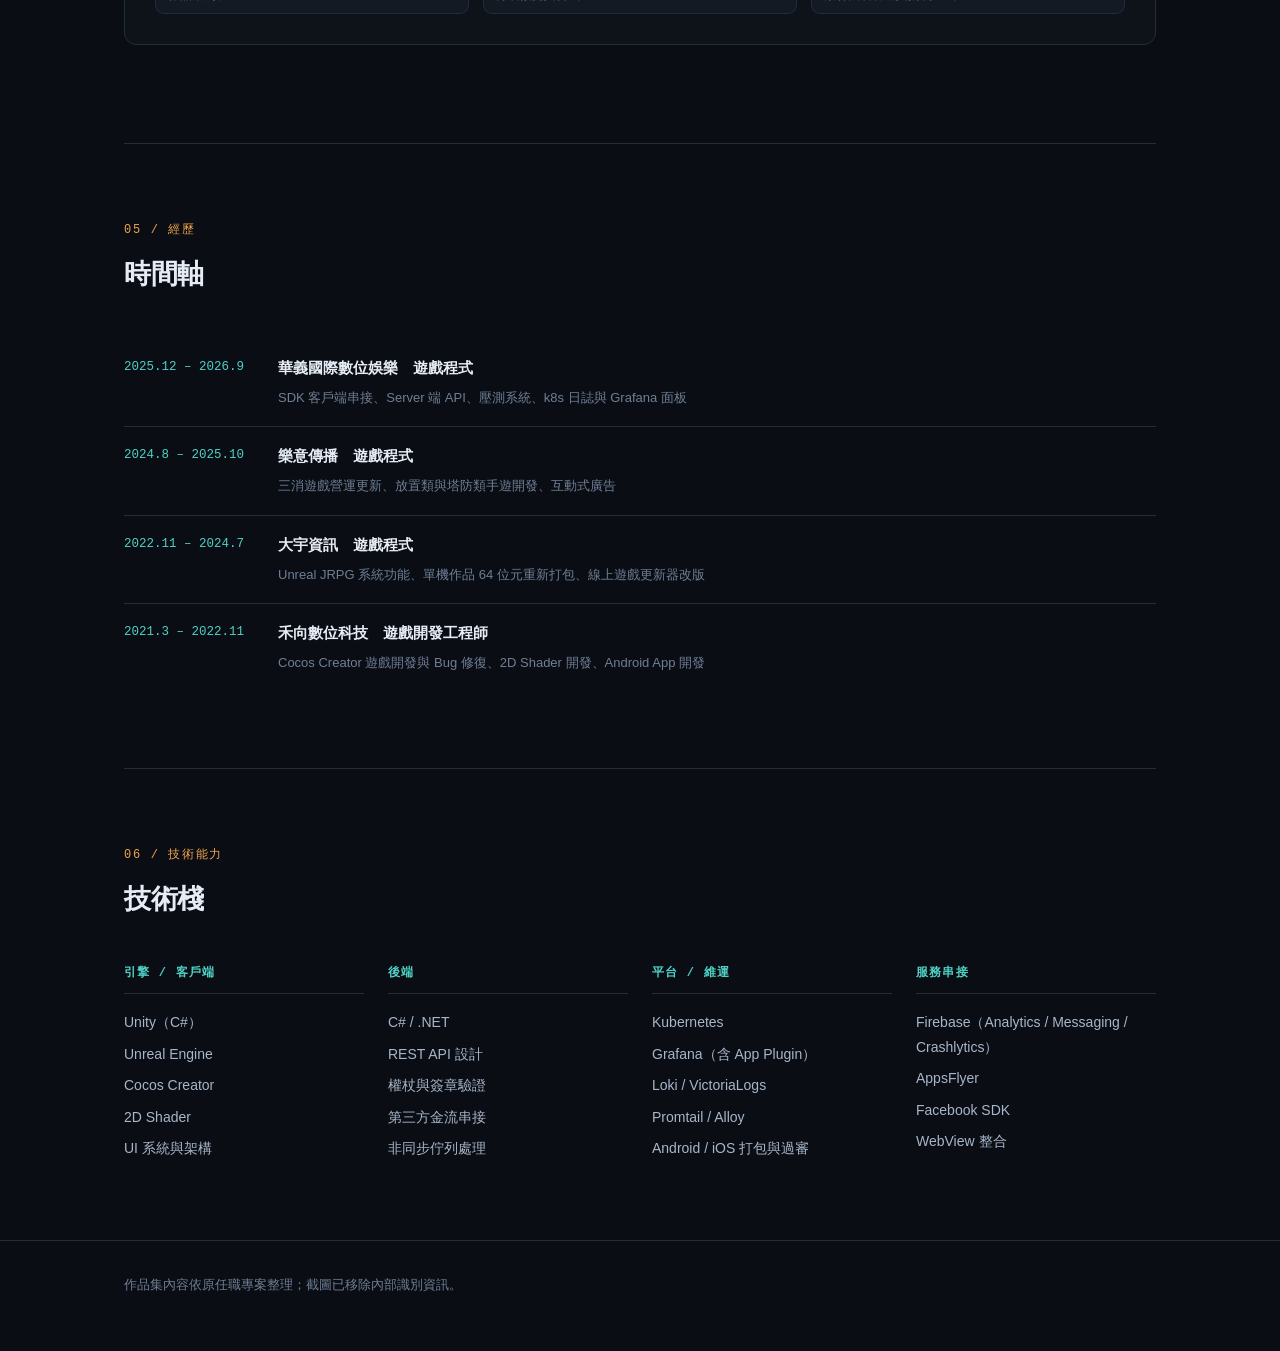
==== commit 05201847: "移除首屏數字卡區塊，並收斂首屏間距" ====
--- a/index.html
+++ b/index.html
@@ -40,12 +40,12 @@
 section:first-of-type{border-top:0}
 
 /* ---------- hero ---------- */
-header.hero{padding:88px 0 40px}
+header.hero{padding:88px 0 0}
 .eyebrow{font-family:var(--mono);font-size:12px;letter-spacing:.16em;
   text-transform:uppercase;color:var(--ac);margin-bottom:20px}
 h1{font-size:clamp(32px,5.4vw,50px);line-height:1.18;margin:0 0 22px;
   font-weight:700;letter-spacing:-.02em}
-.lede{font-size:17px;color:var(--tx2);max-width:660px;margin:0 0 34px;line-height:1.8}
+.lede{font-size:17px;color:var(--tx2);max-width:660px;margin:0;line-height:1.8}
 
 /* ---------- section heads ---------- */
 .sec-head{margin-bottom:40px}
@@ -211,8 +211,6 @@
     以及 .NET 後端 SDK 服務、k8s 上的壓測系統與可觀測性建置。
     以下依時間順序，由近至遠。
   </p>
-    <div class="stat"><b>3</b><span>遊戲引擎</span></div>
-  </div>
 </header>
 
 <section id="sdk">
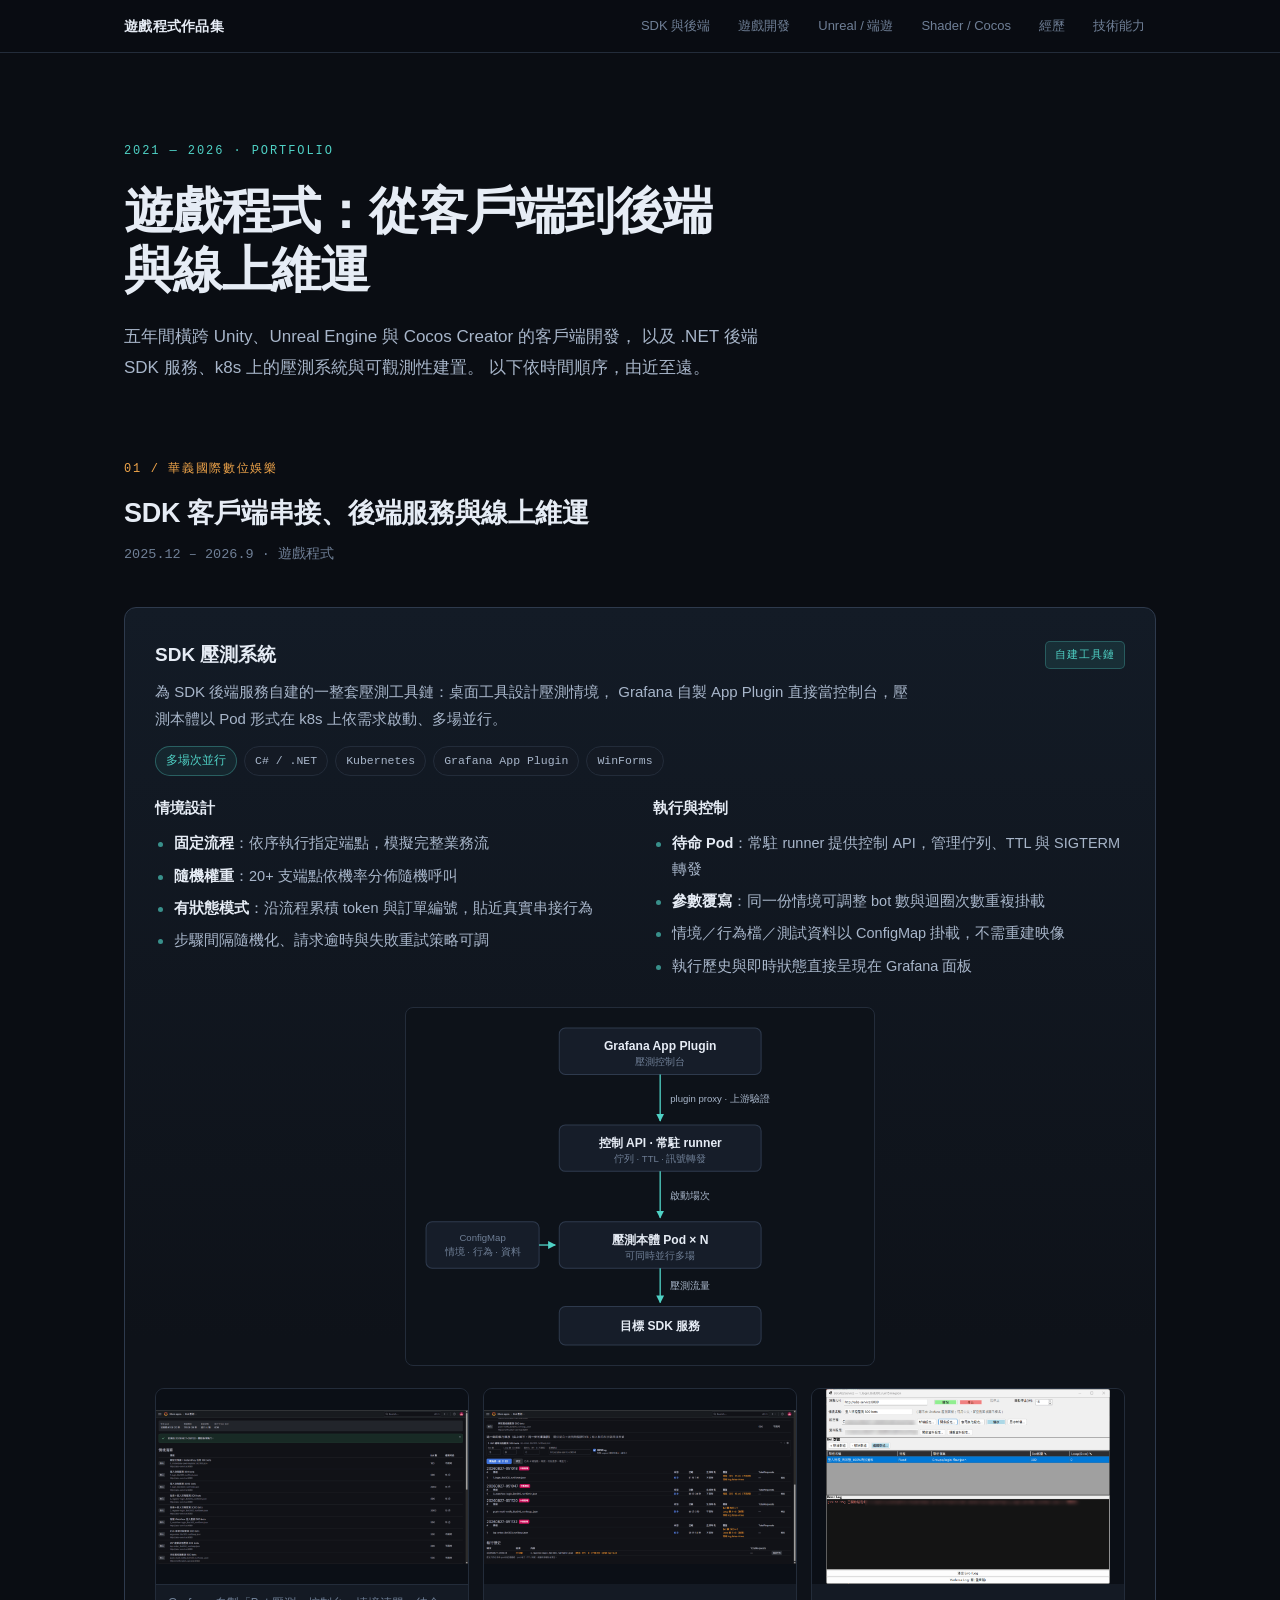
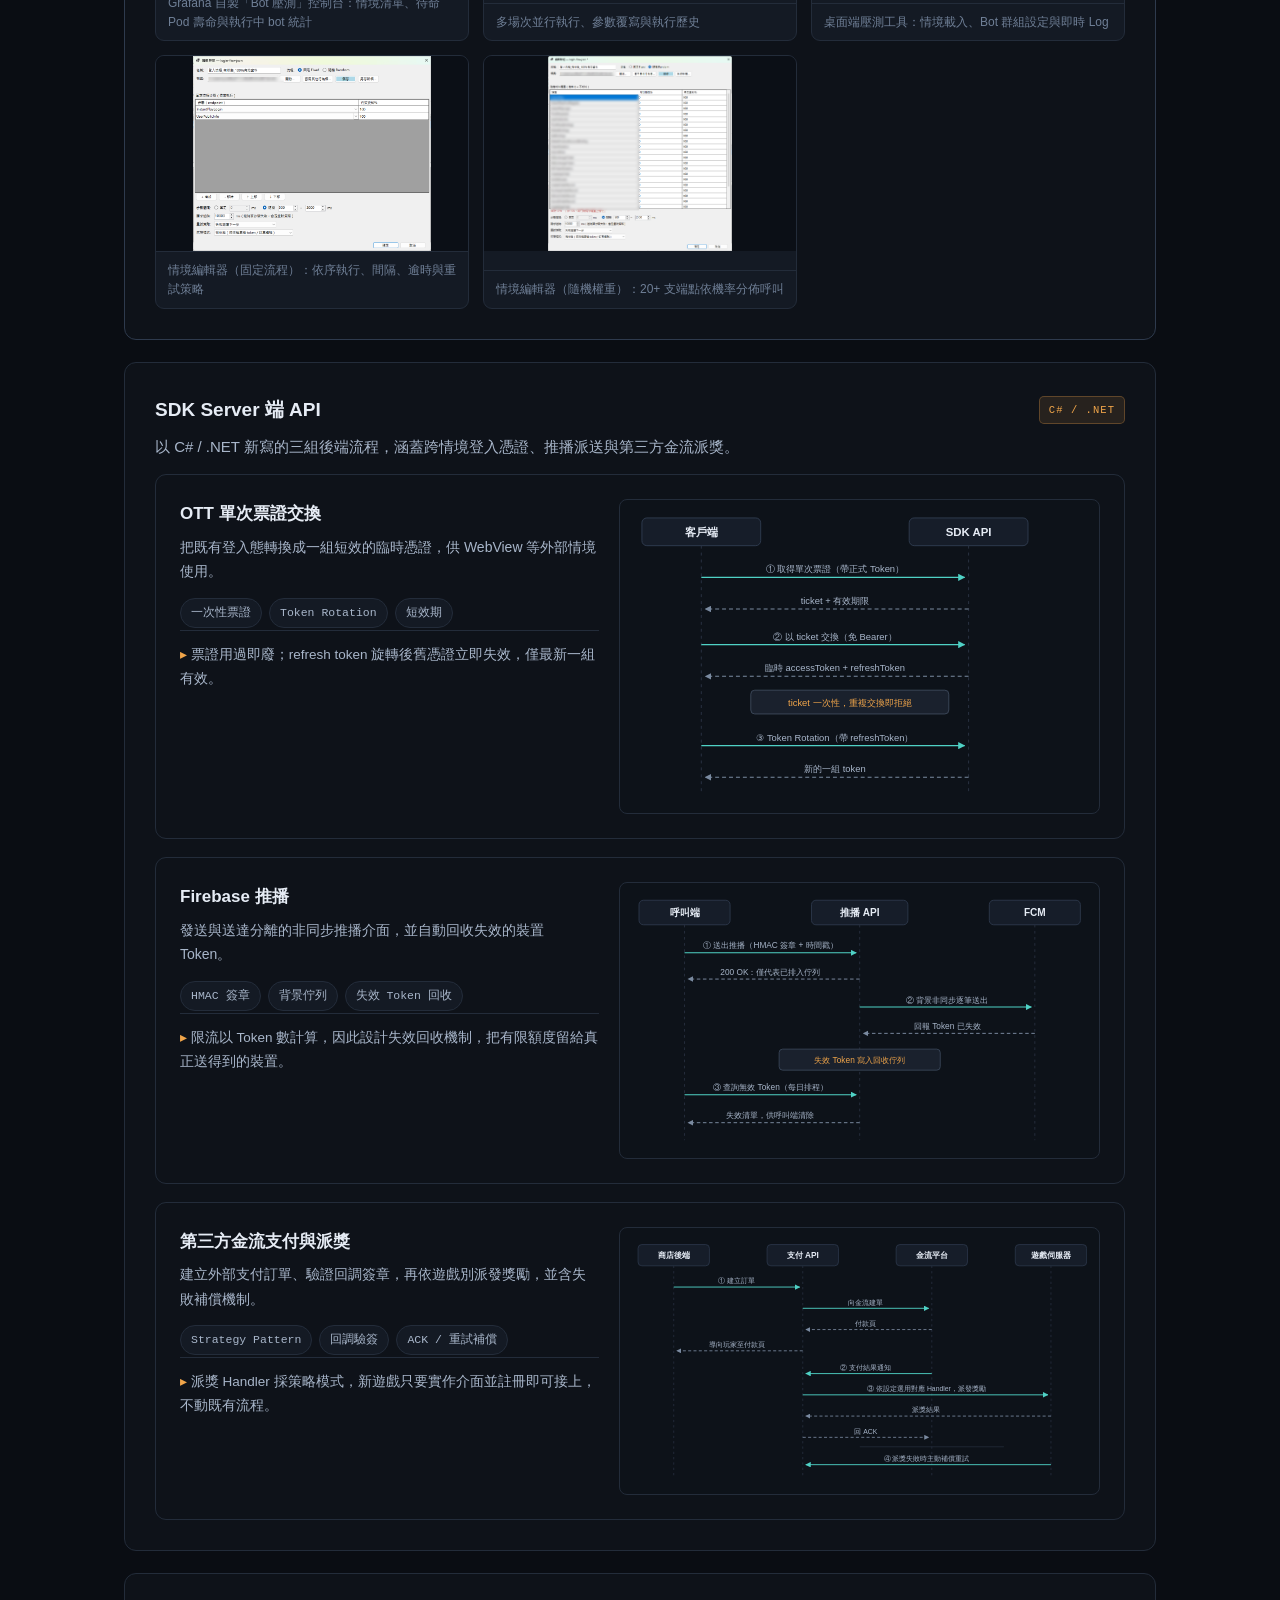
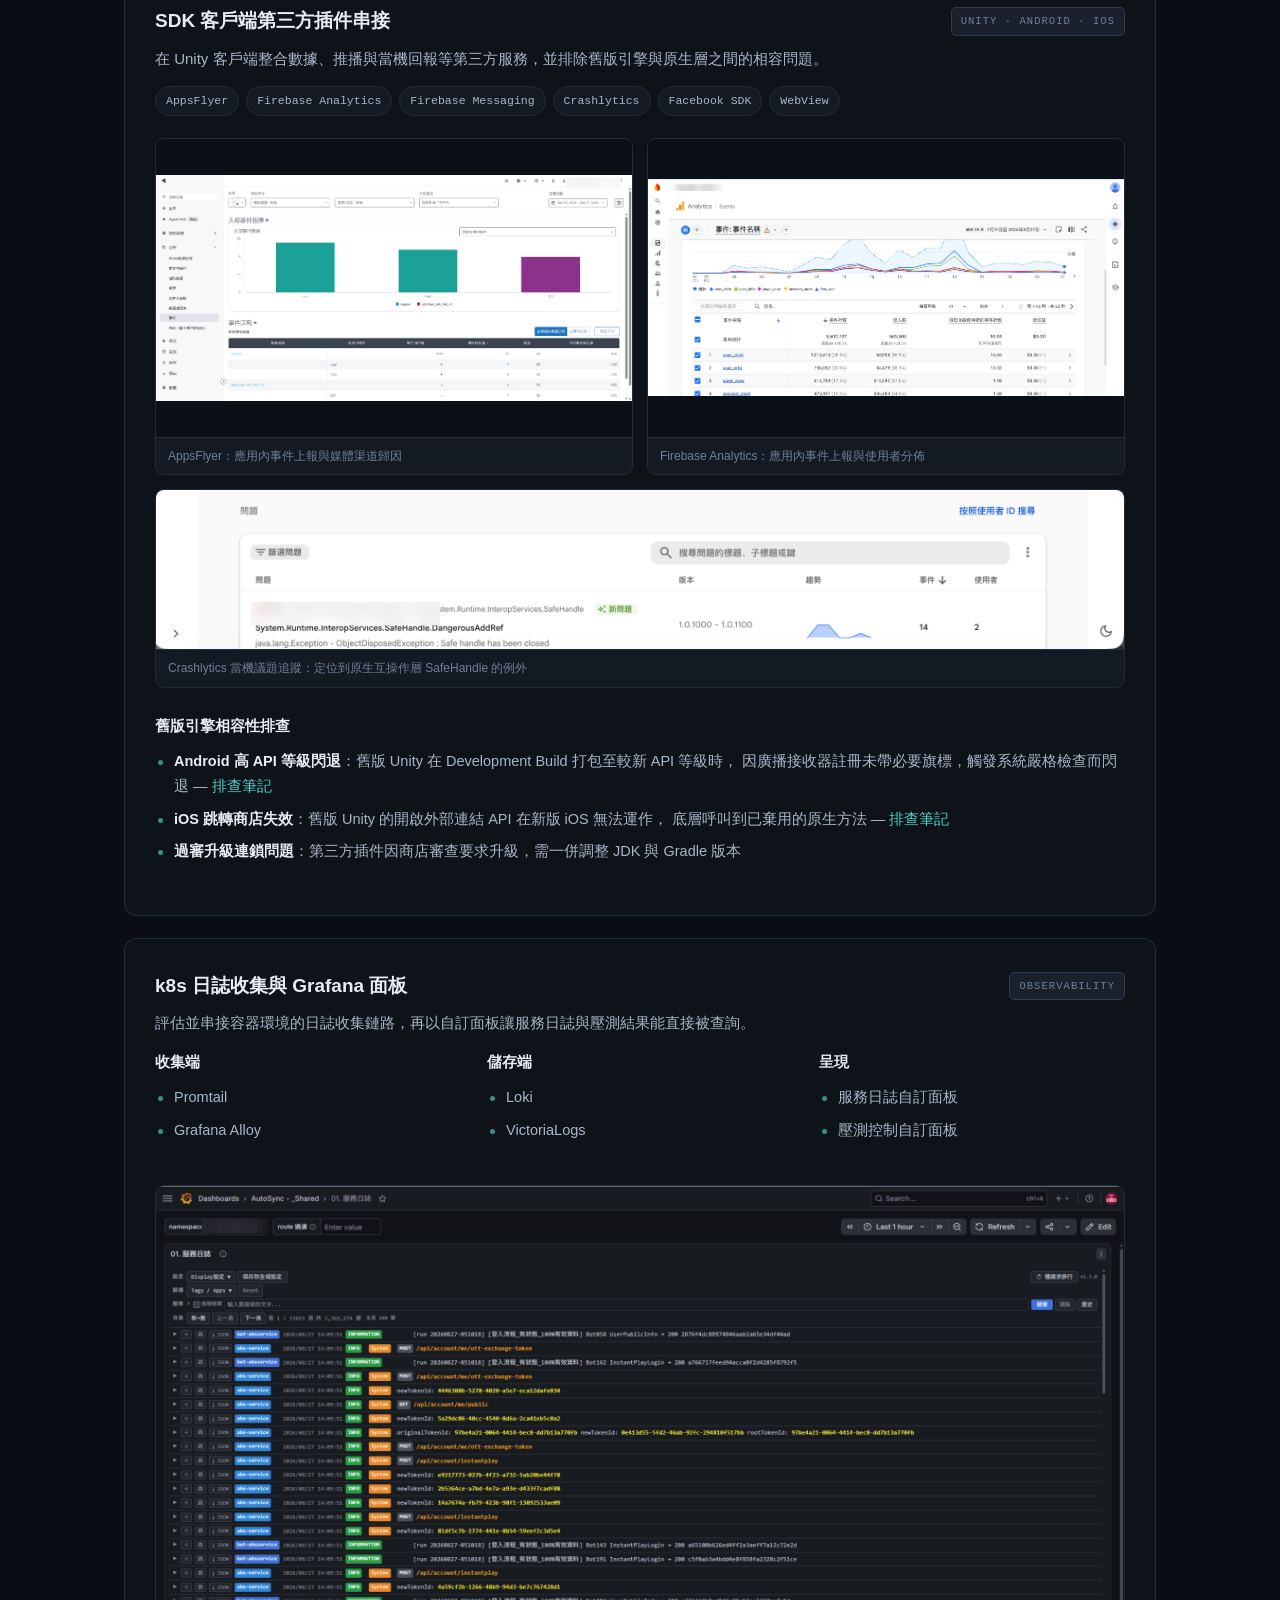
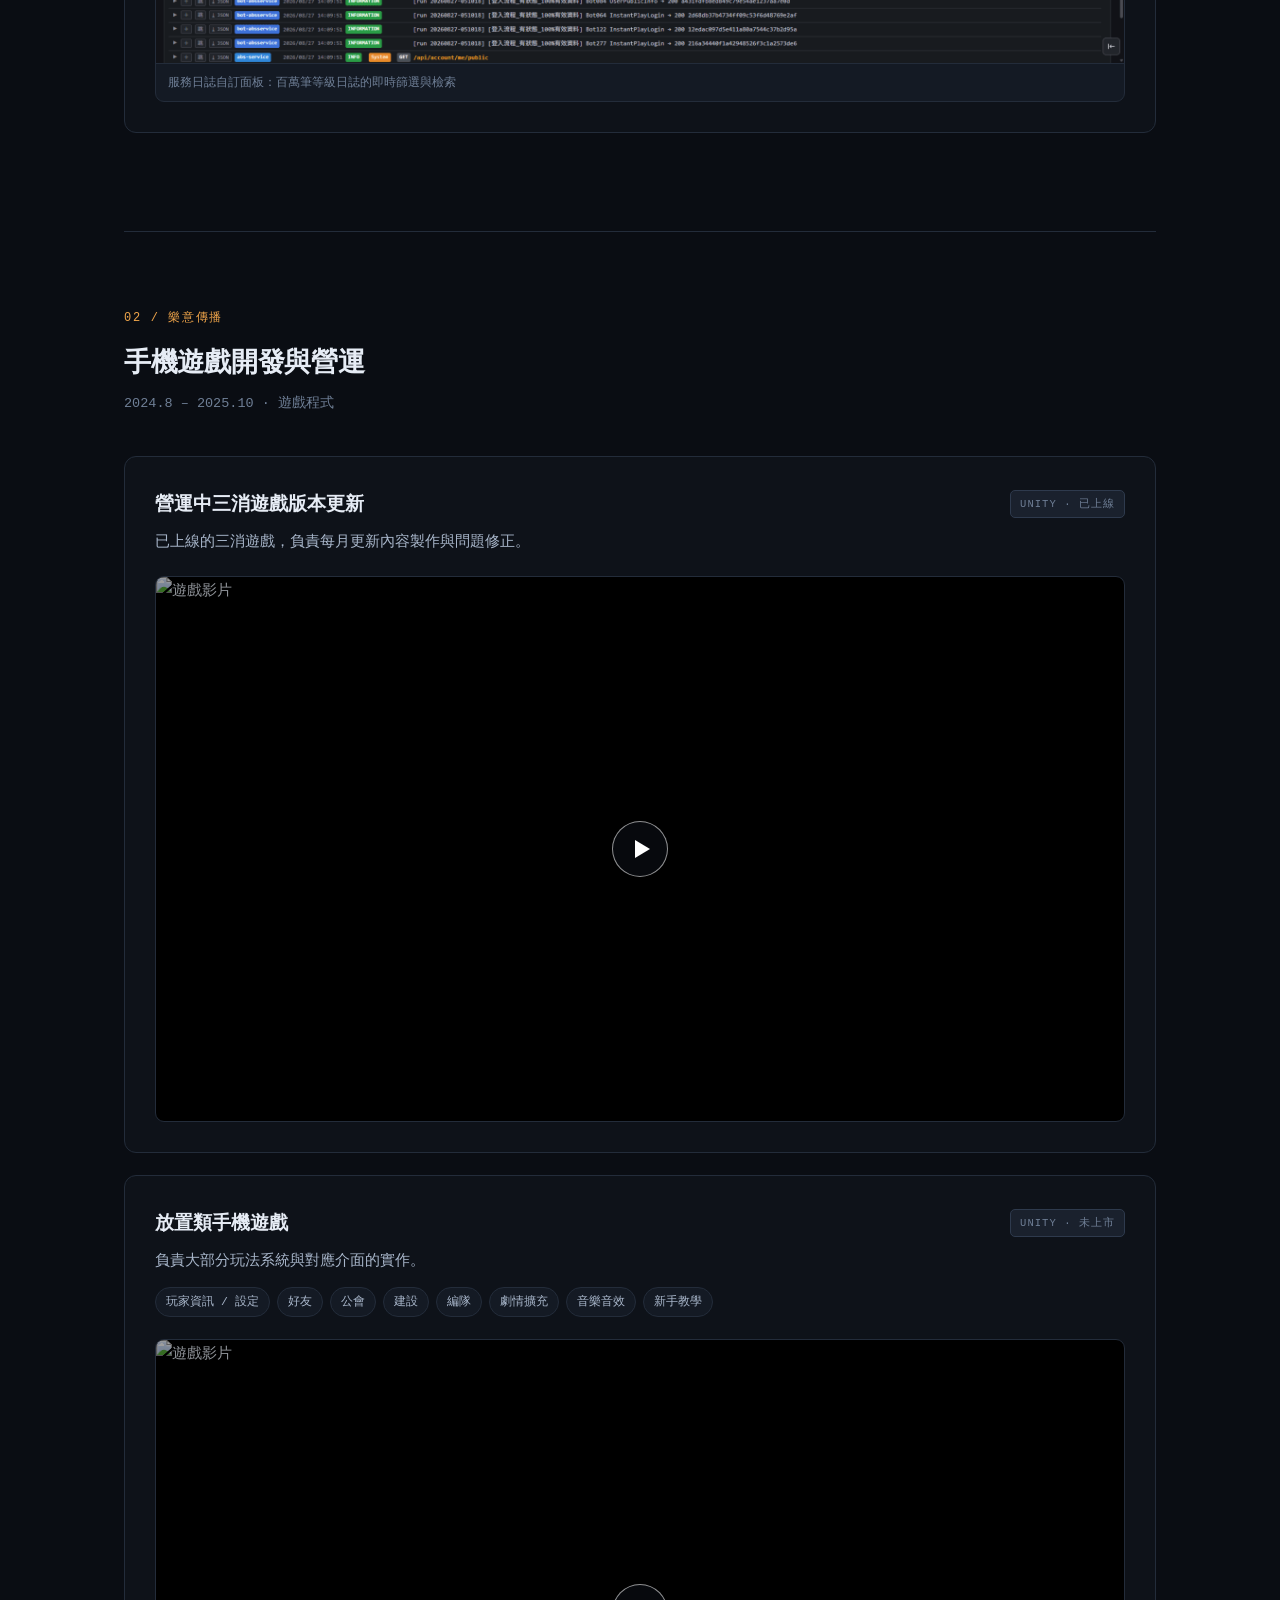
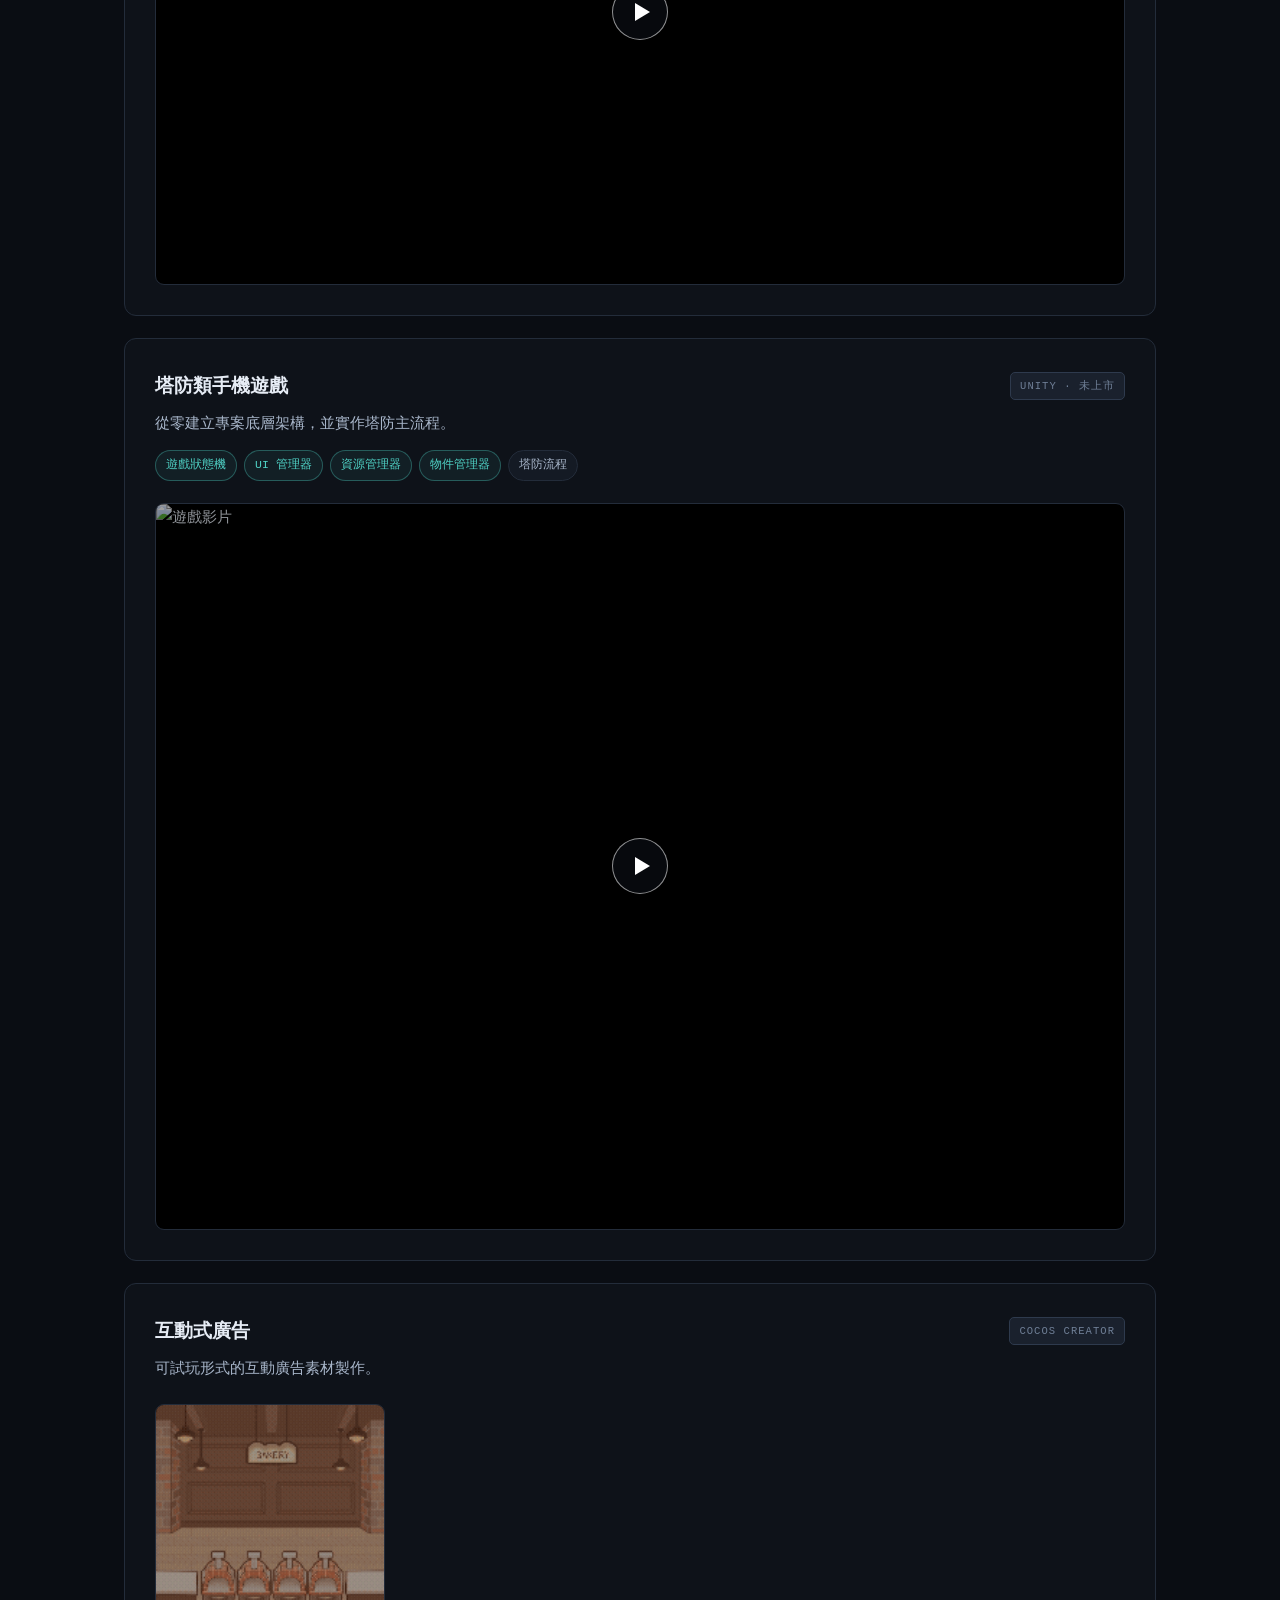
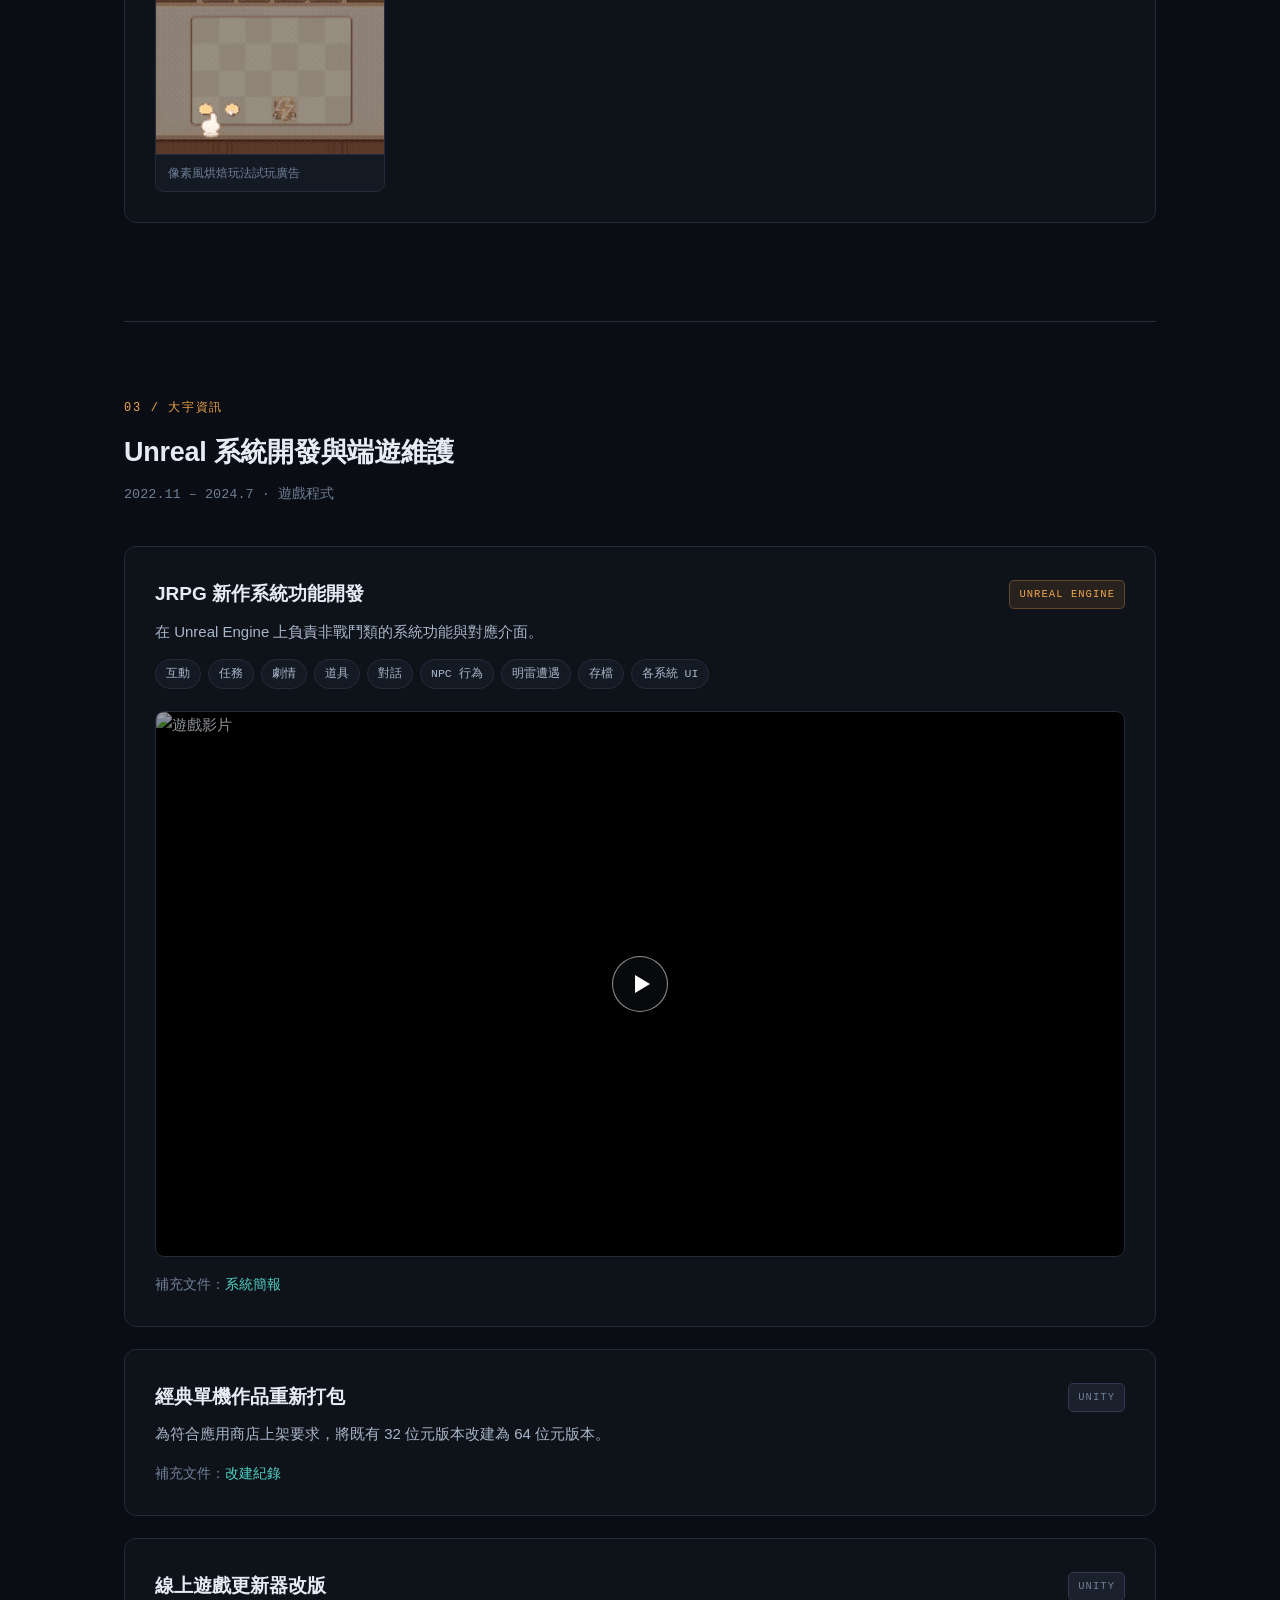
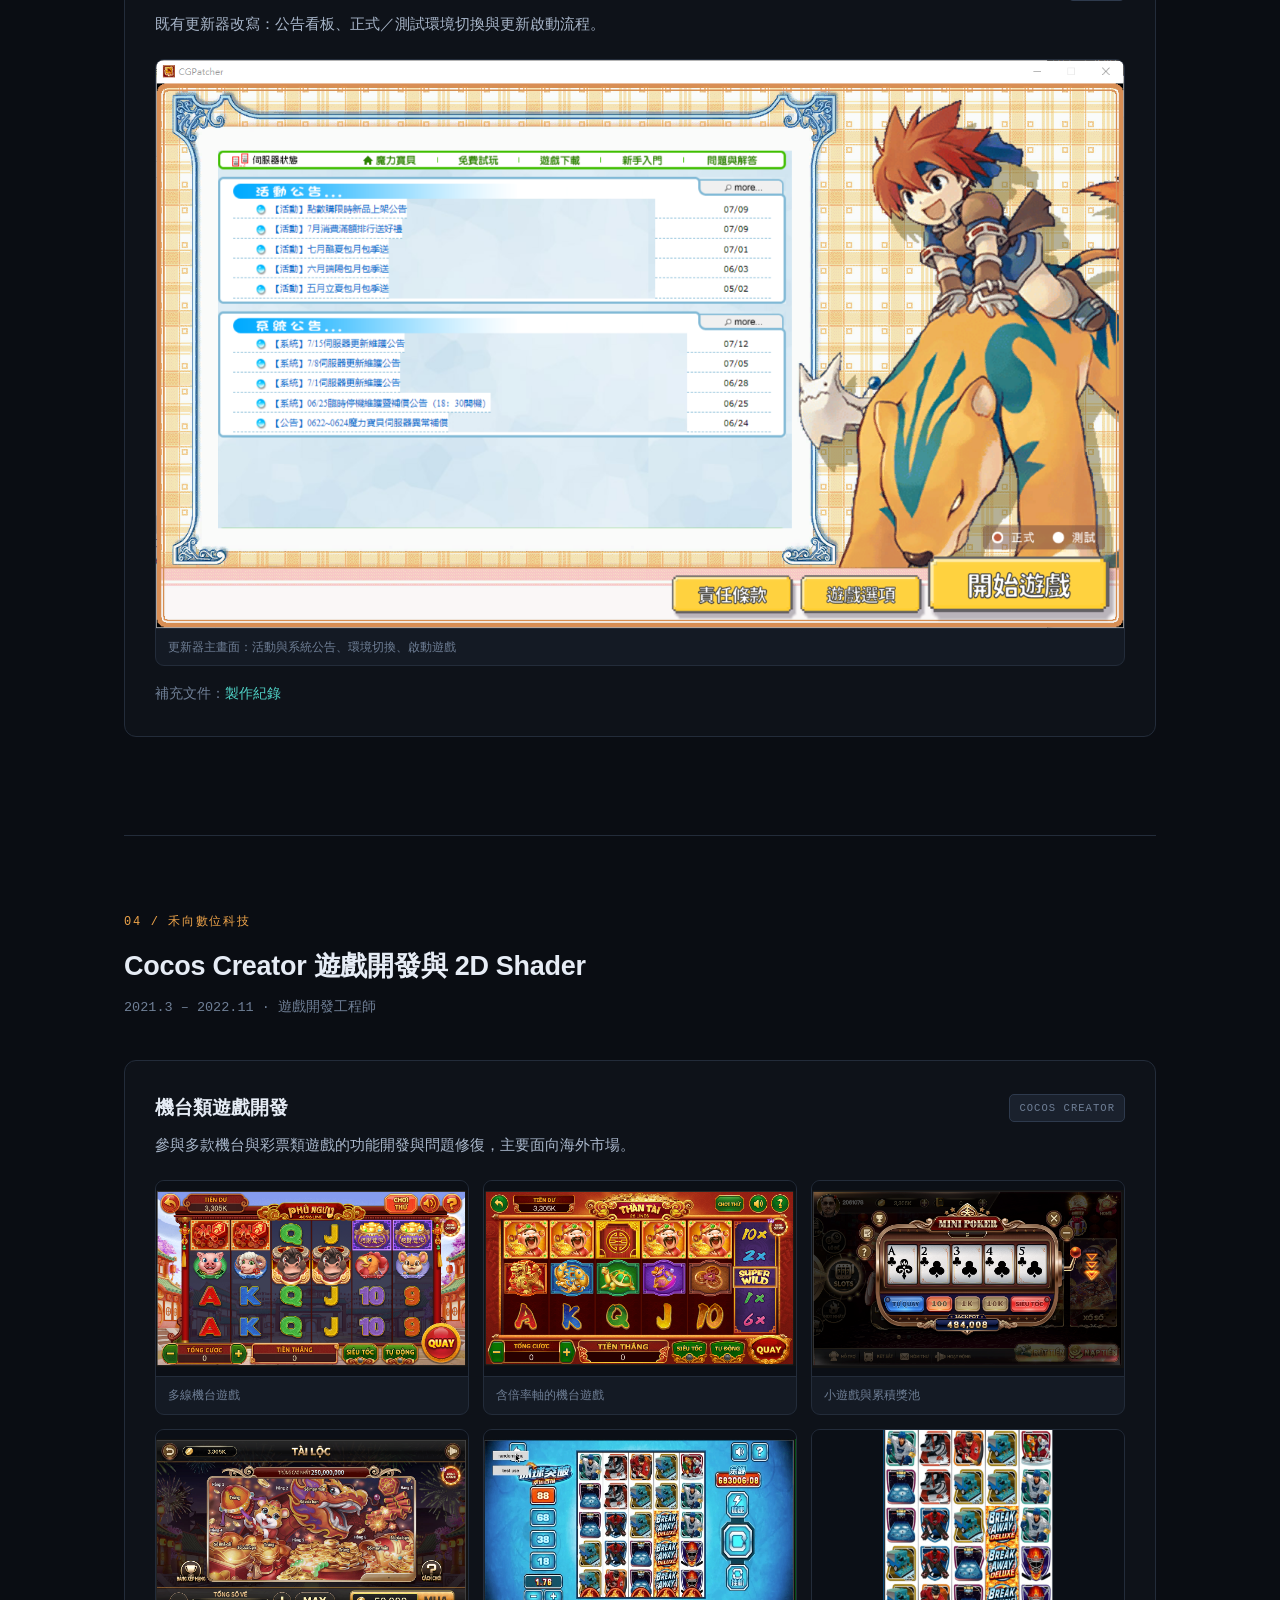
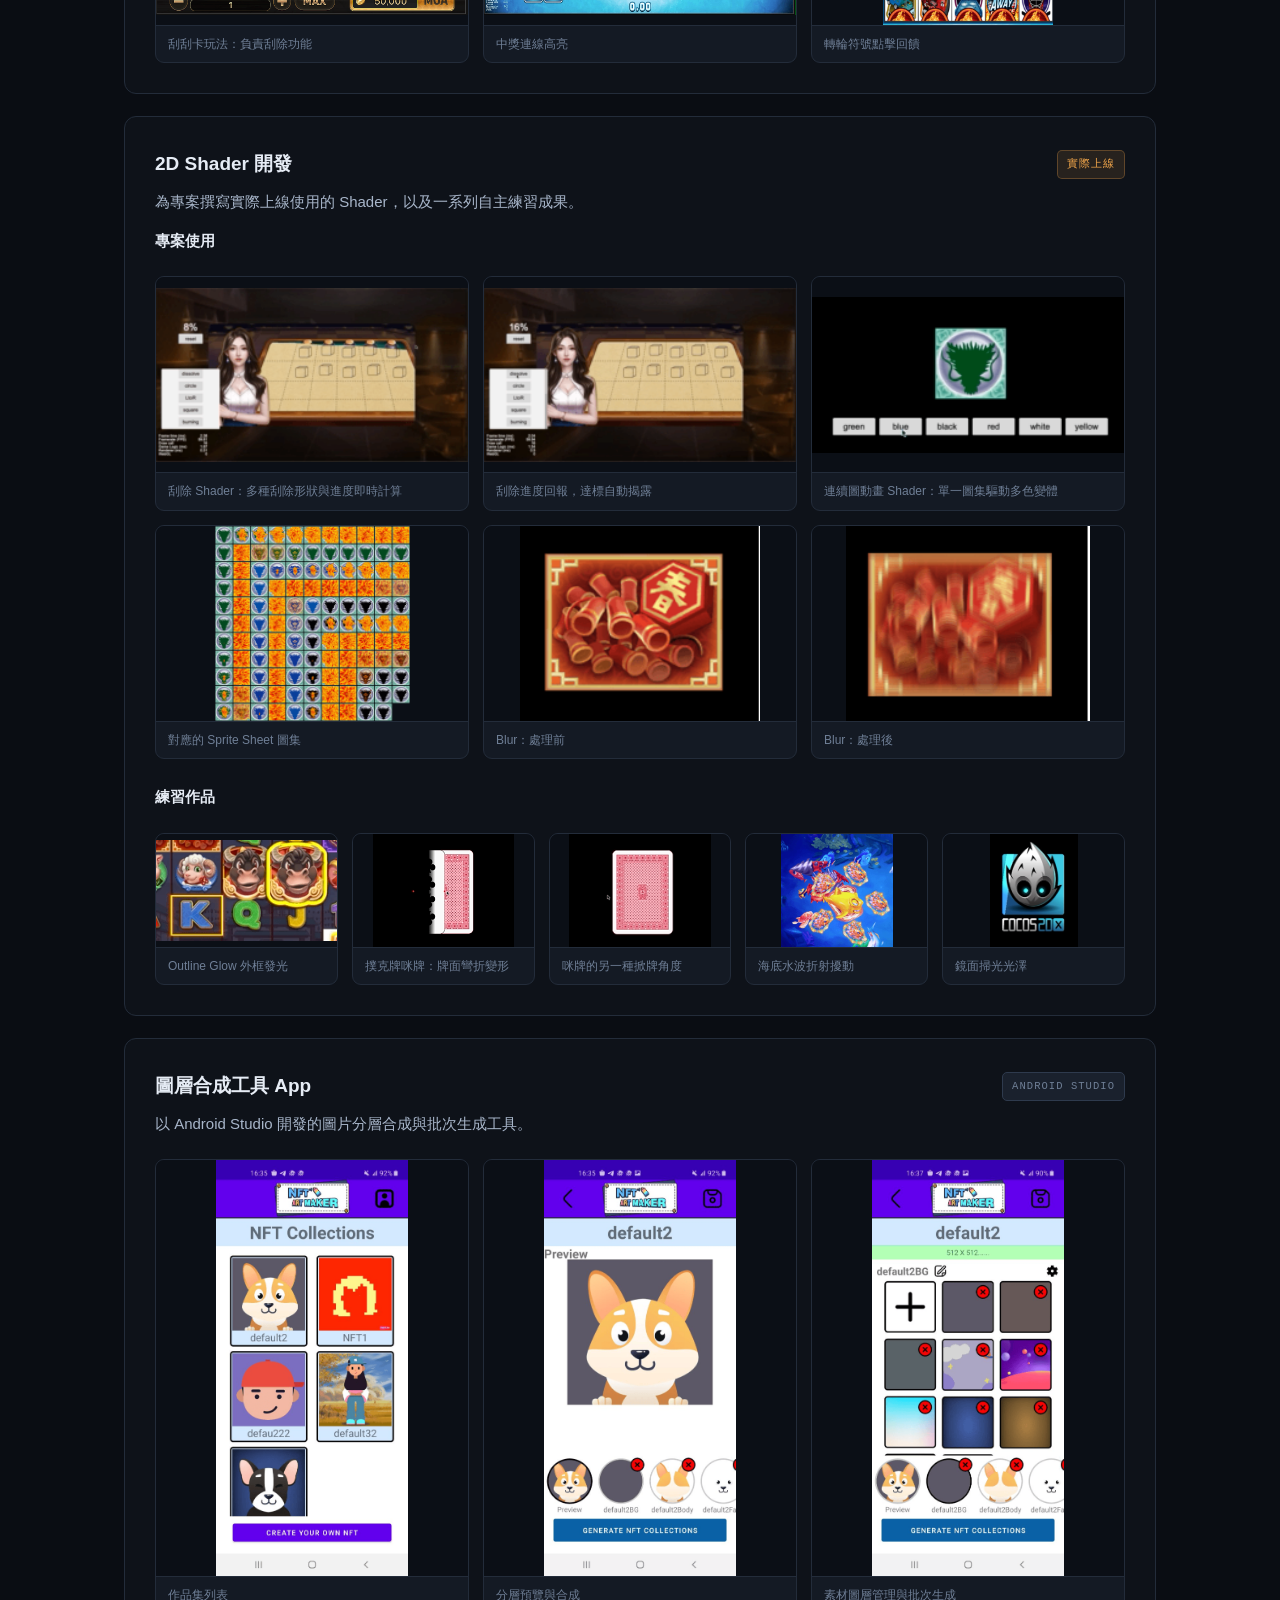
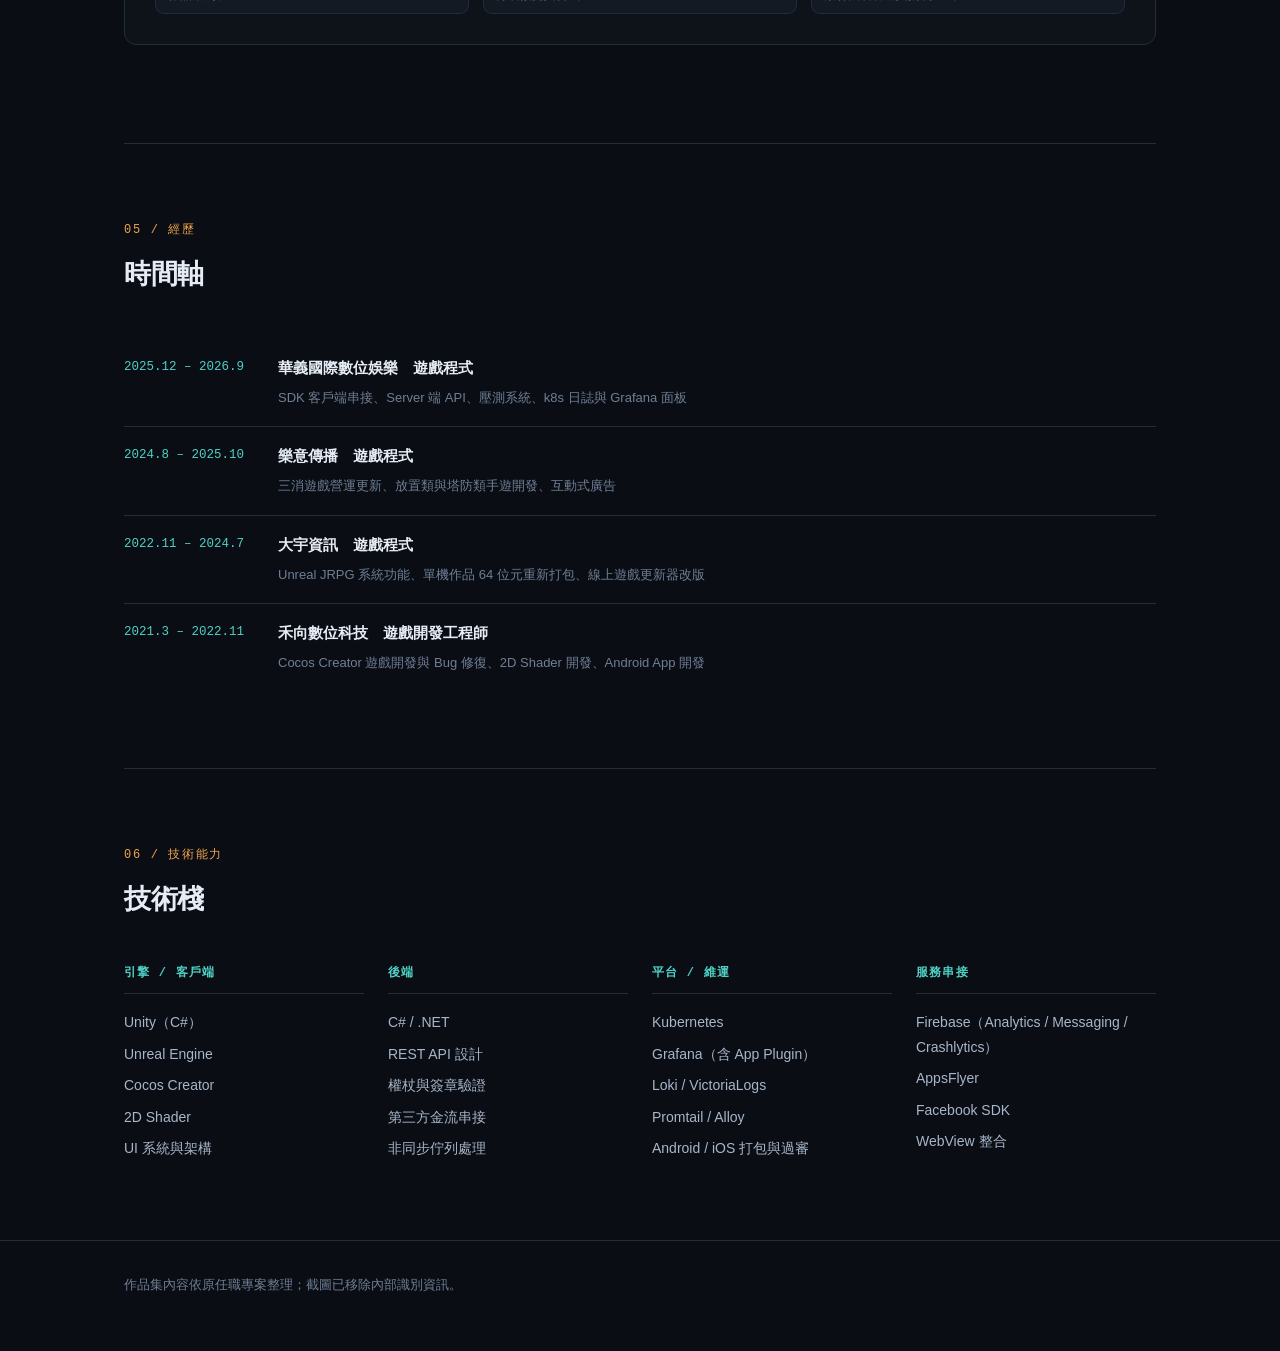
==== commit 28ec1e99: "移除內文的併發數與用戶數字" ====
--- a/index.html
+++ b/index.html
@@ -234,7 +234,6 @@
     </div>
 
     <div class="chips">
-      <span class="chip hi">最高 3000 bots 併發</span>
       <span class="chip hi">多場次並行</span>
       <span class="chip">C# / .NET</span>
       <span class="chip">Kubernetes</span>
@@ -492,7 +491,7 @@
 
     <div class="figs g3">
       <figure><img src="images/img01.png" alt="" loading="lazy"><figcaption>AppsFlyer：應用內事件上報與媒體渠道歸因</figcaption></figure>
-      <figure><img src="images/img02.png" alt="" loading="lazy"><figcaption>Firebase Analytics 事件總覽：28 天約 360 萬筆事件、36 萬名使用者</figcaption></figure>
+      <figure><img src="images/img02.png" alt="" loading="lazy"><figcaption>Firebase Analytics：應用內事件上報與使用者分佈</figcaption></figure>
     </div>
 
     <div class="figs free" style="grid-template-columns:1fr;margin-top:14px">
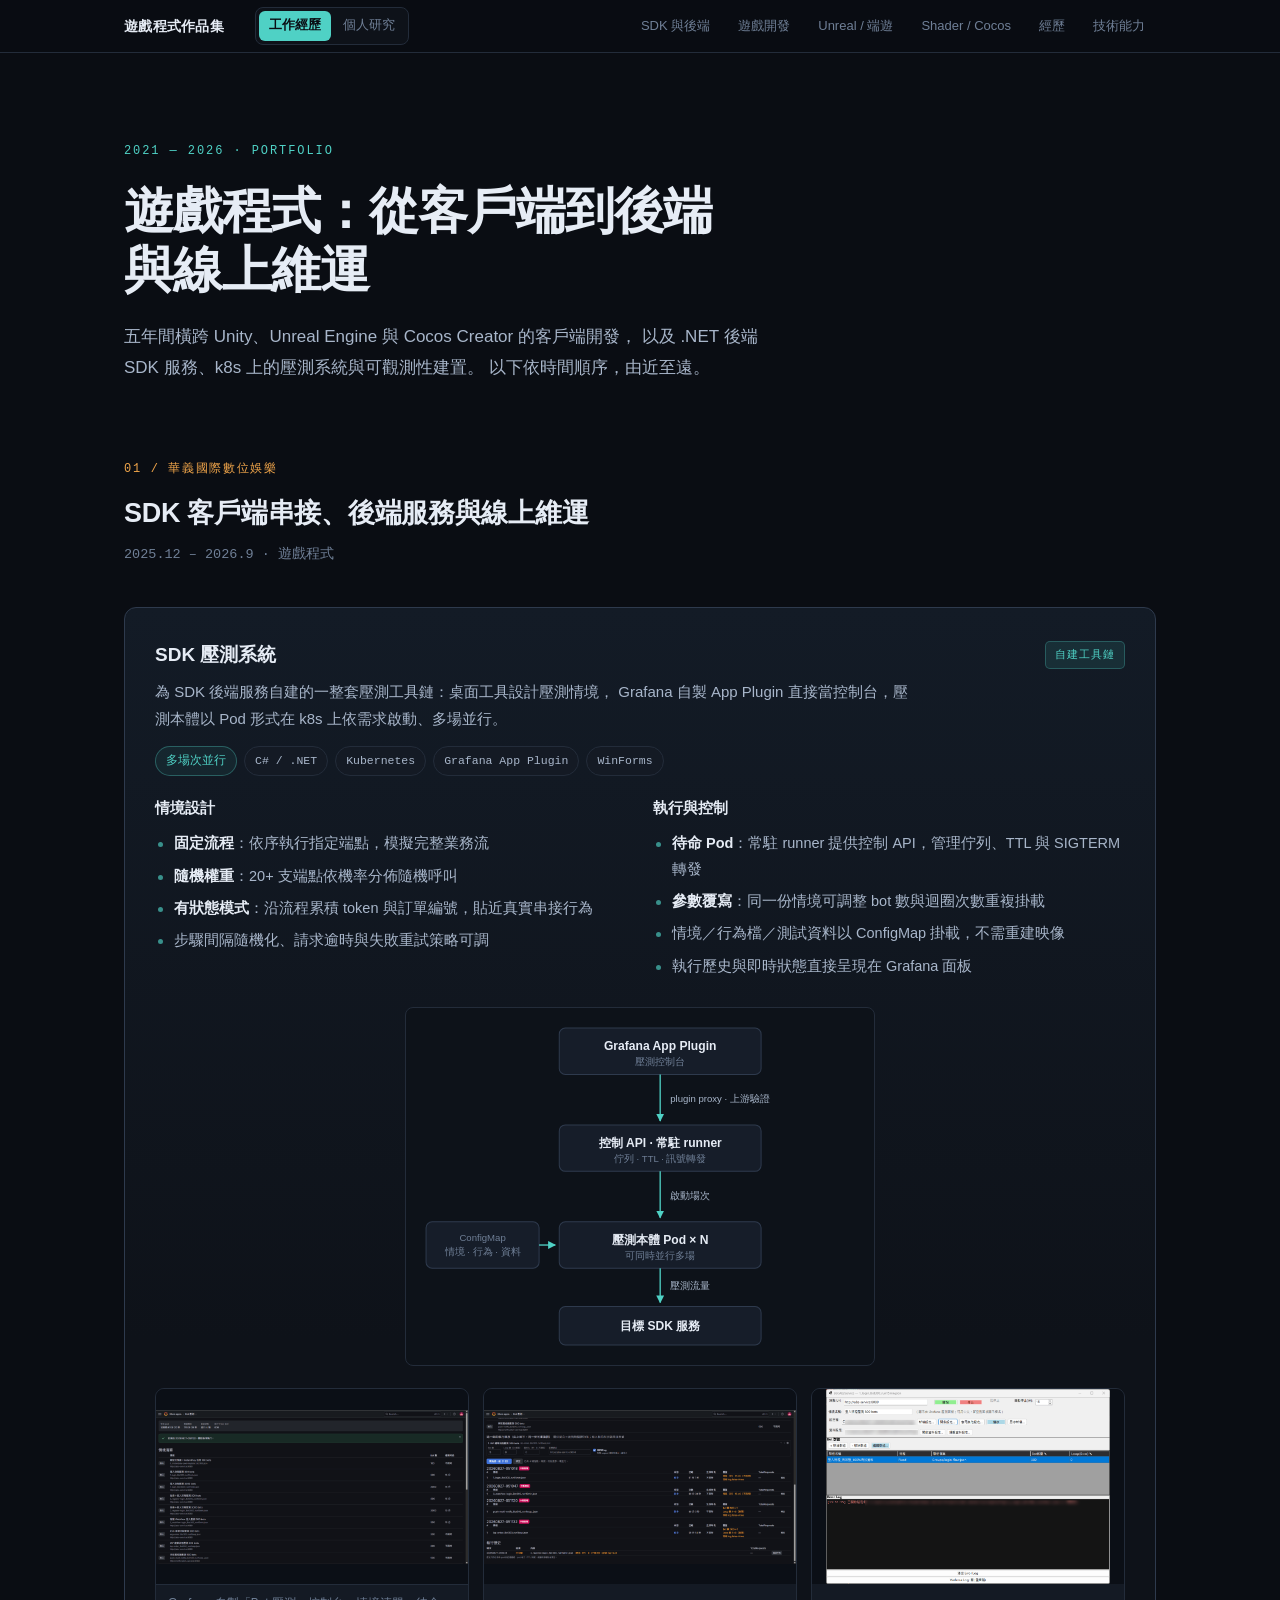
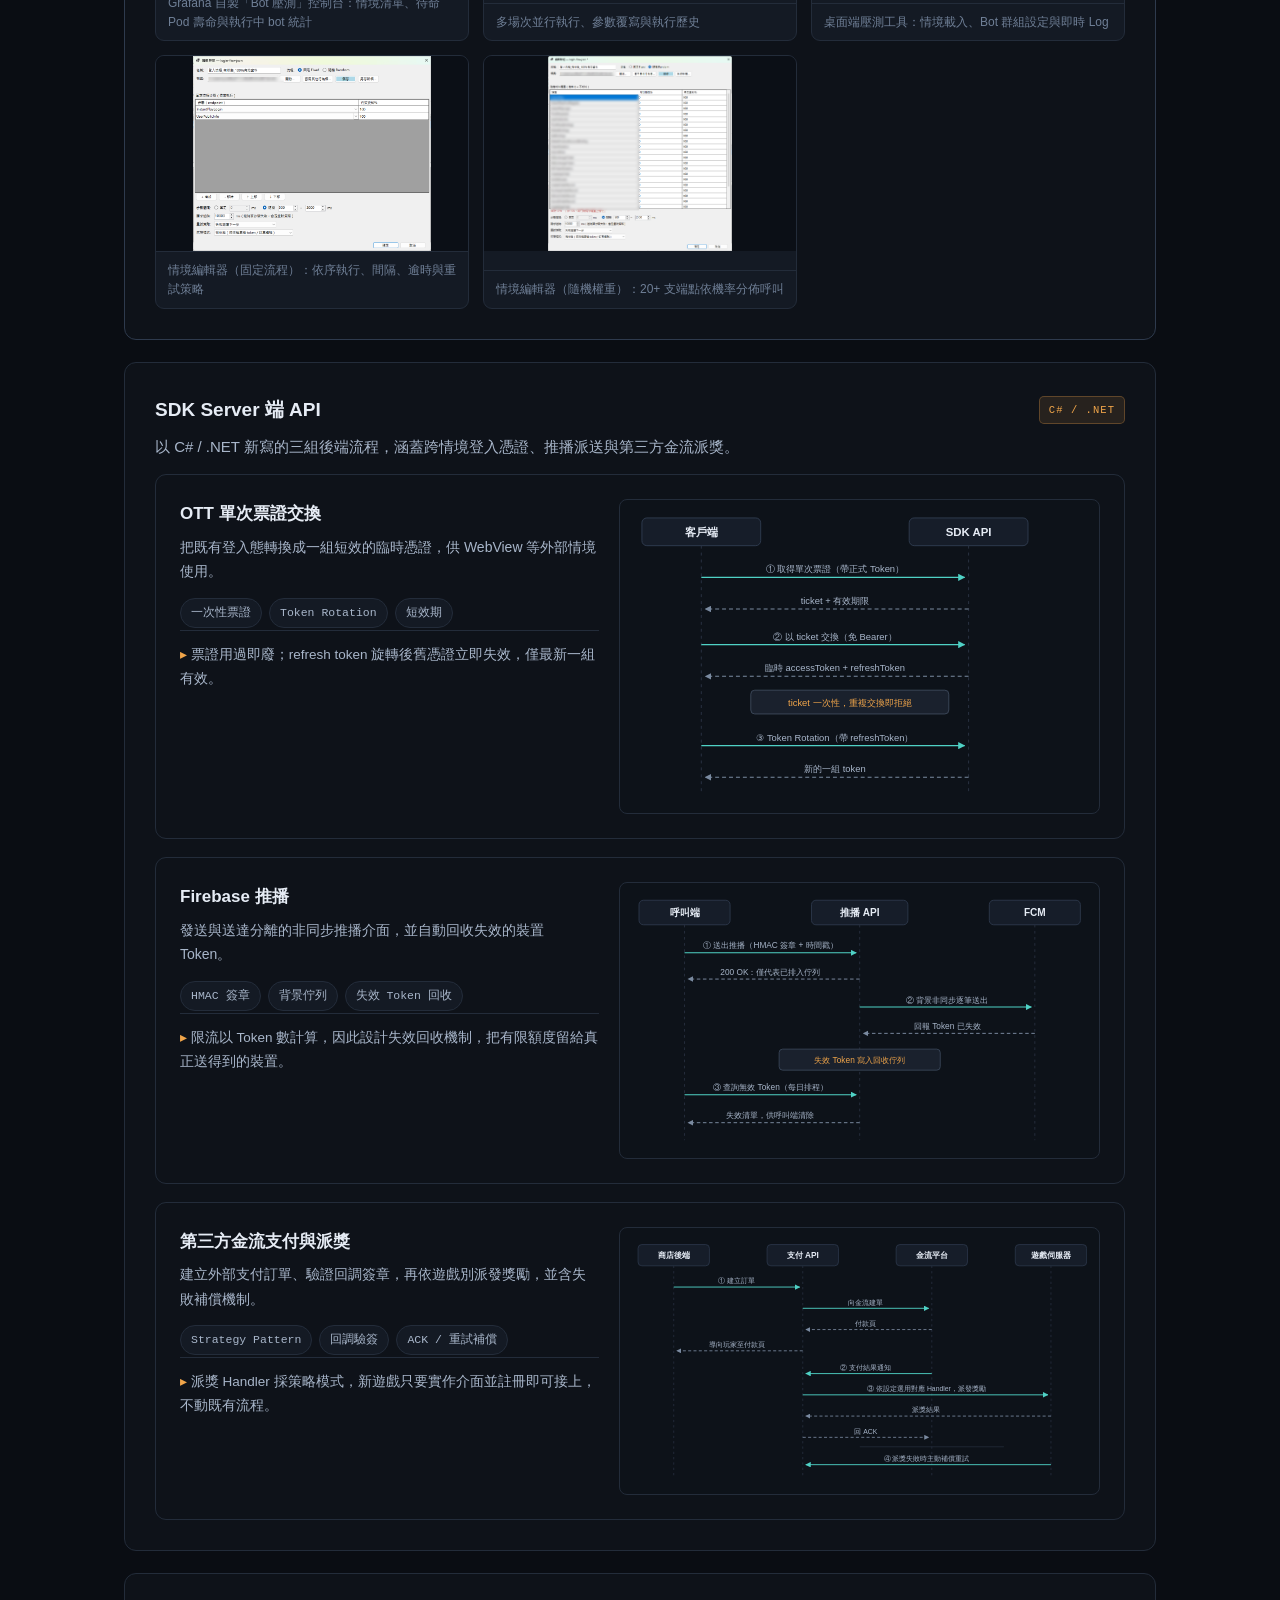
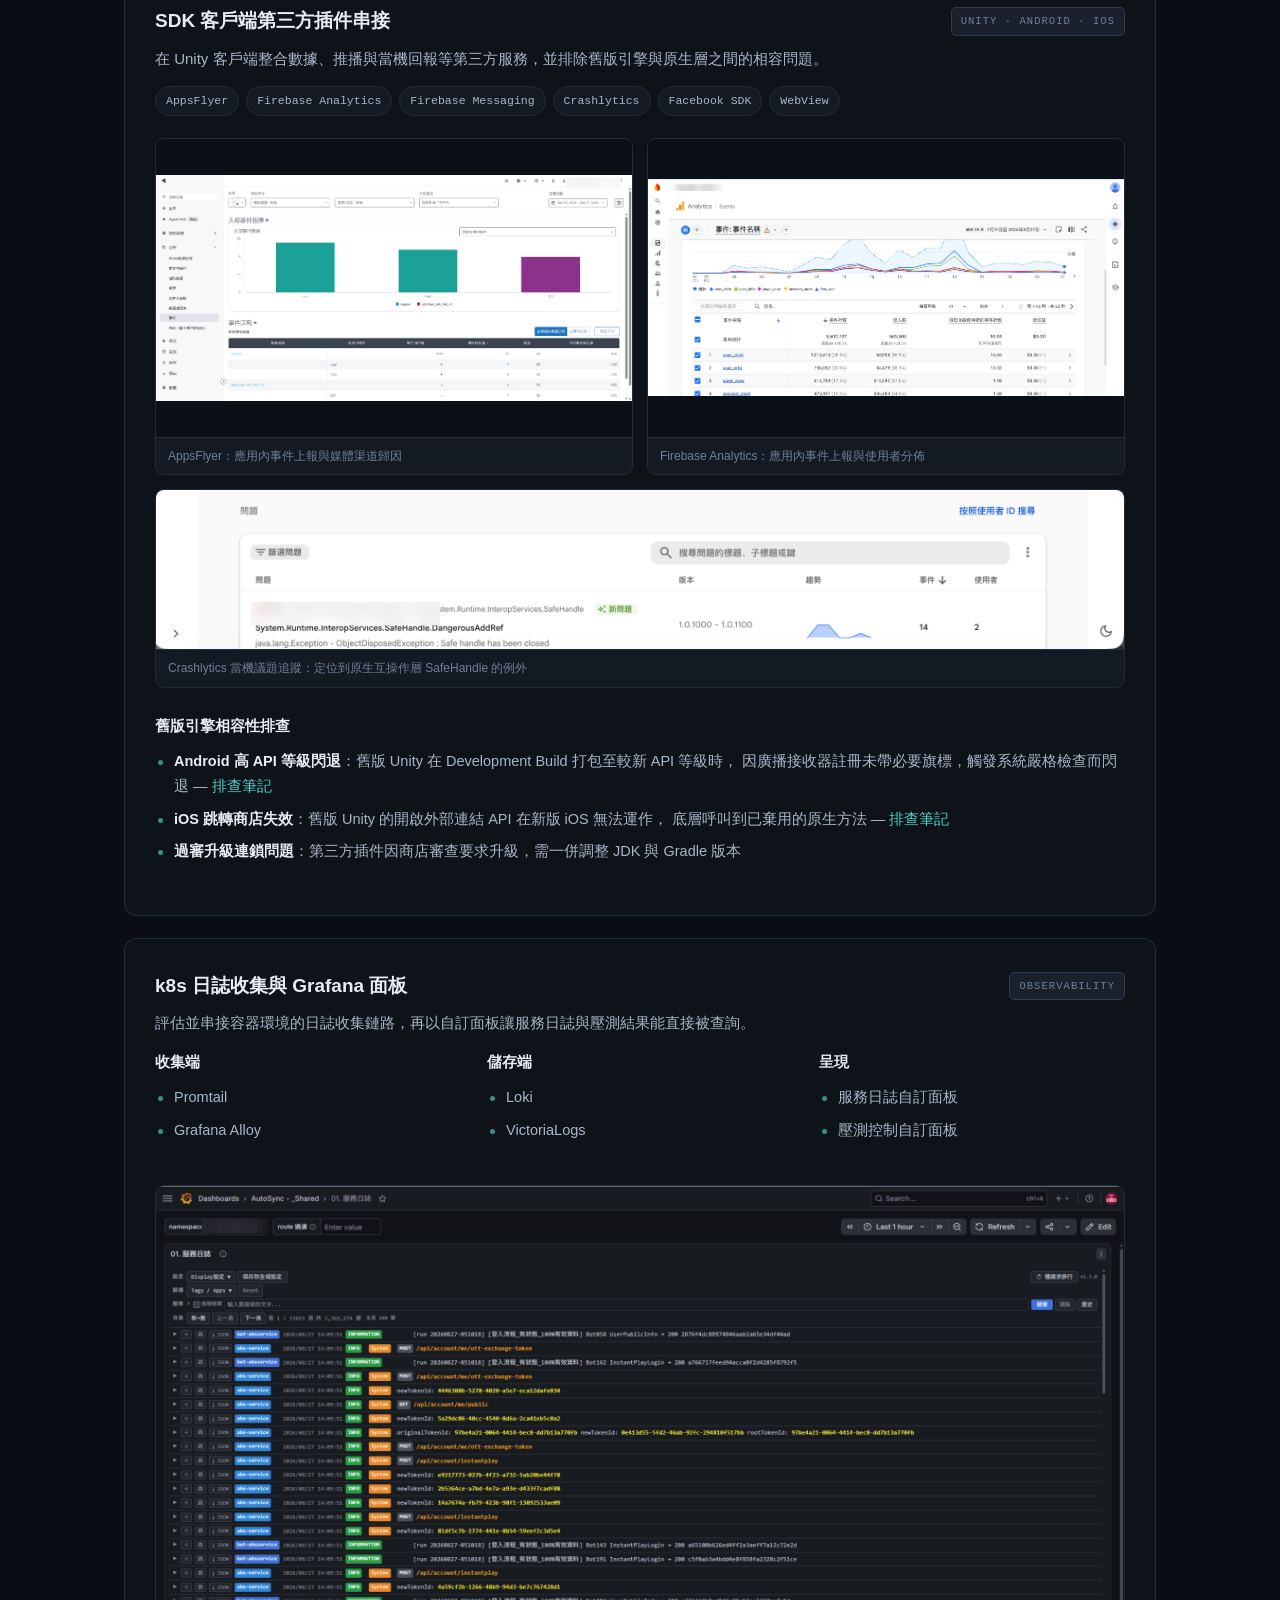
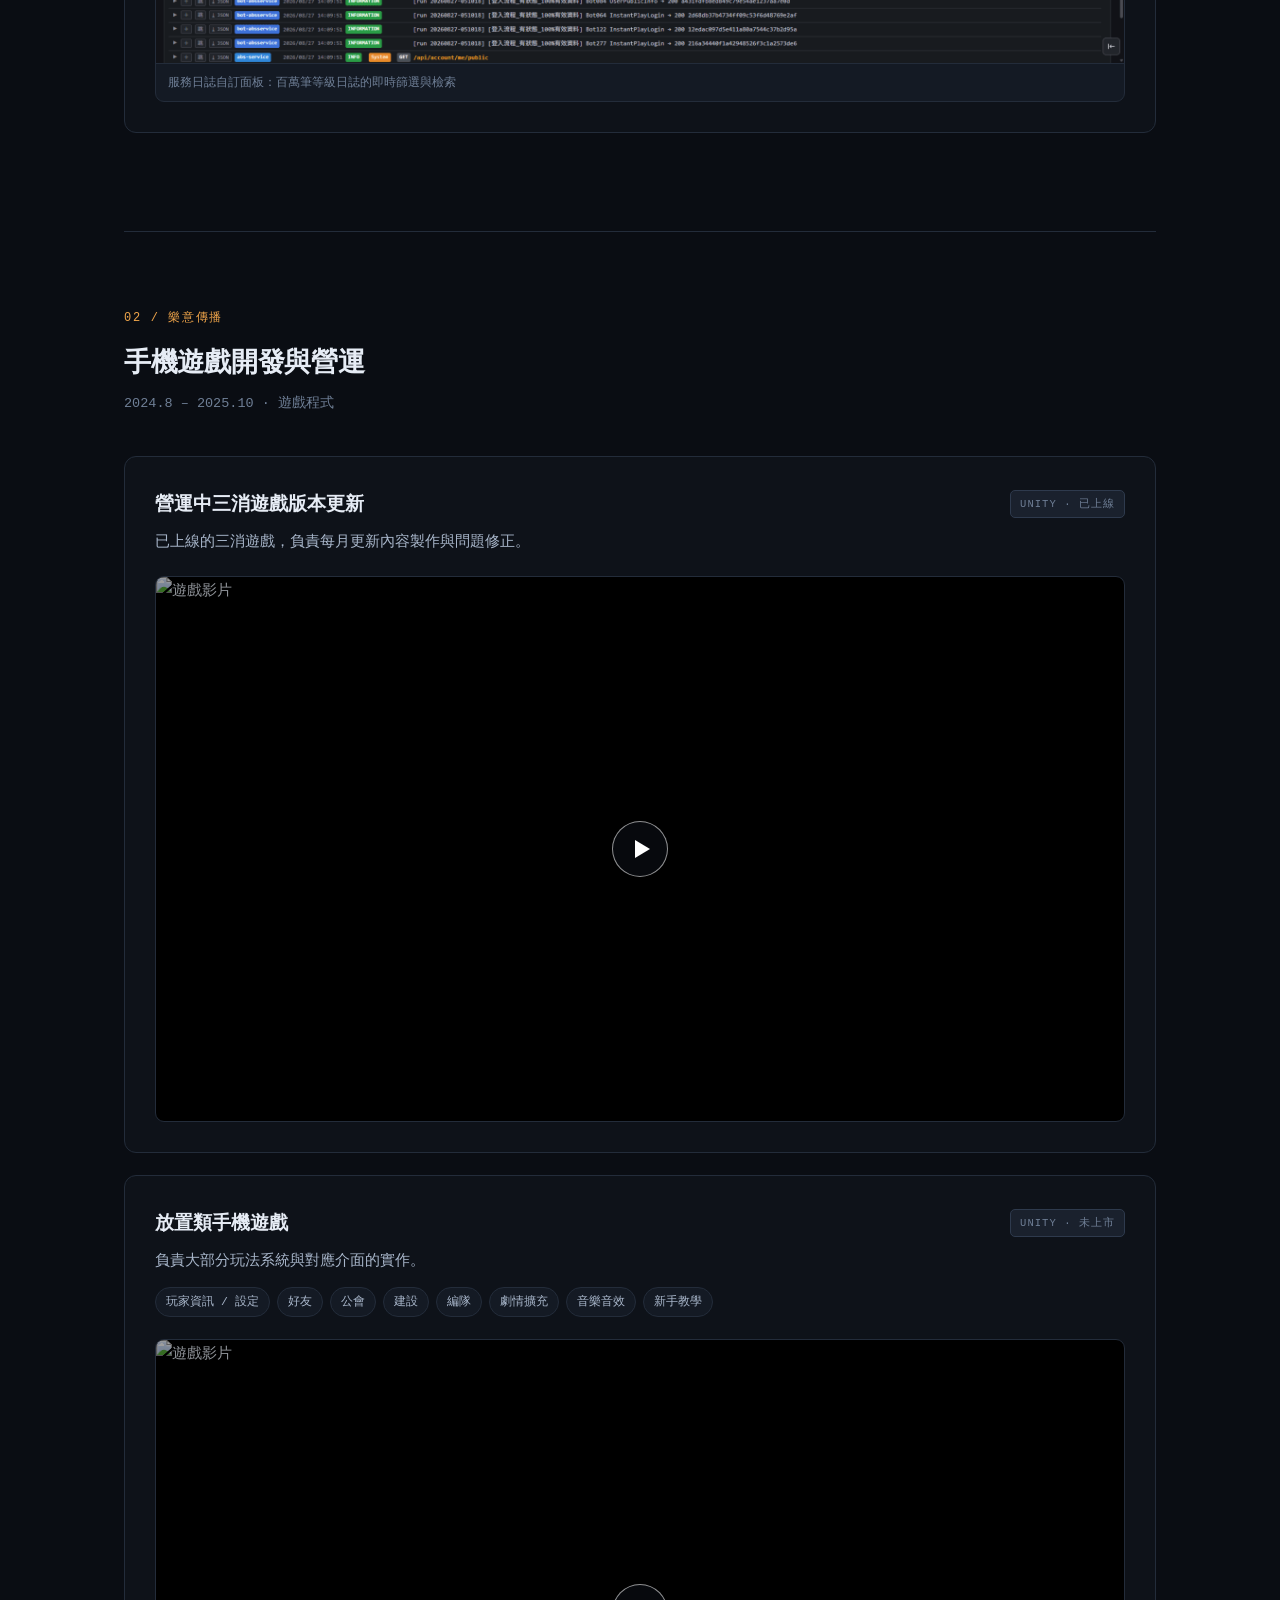
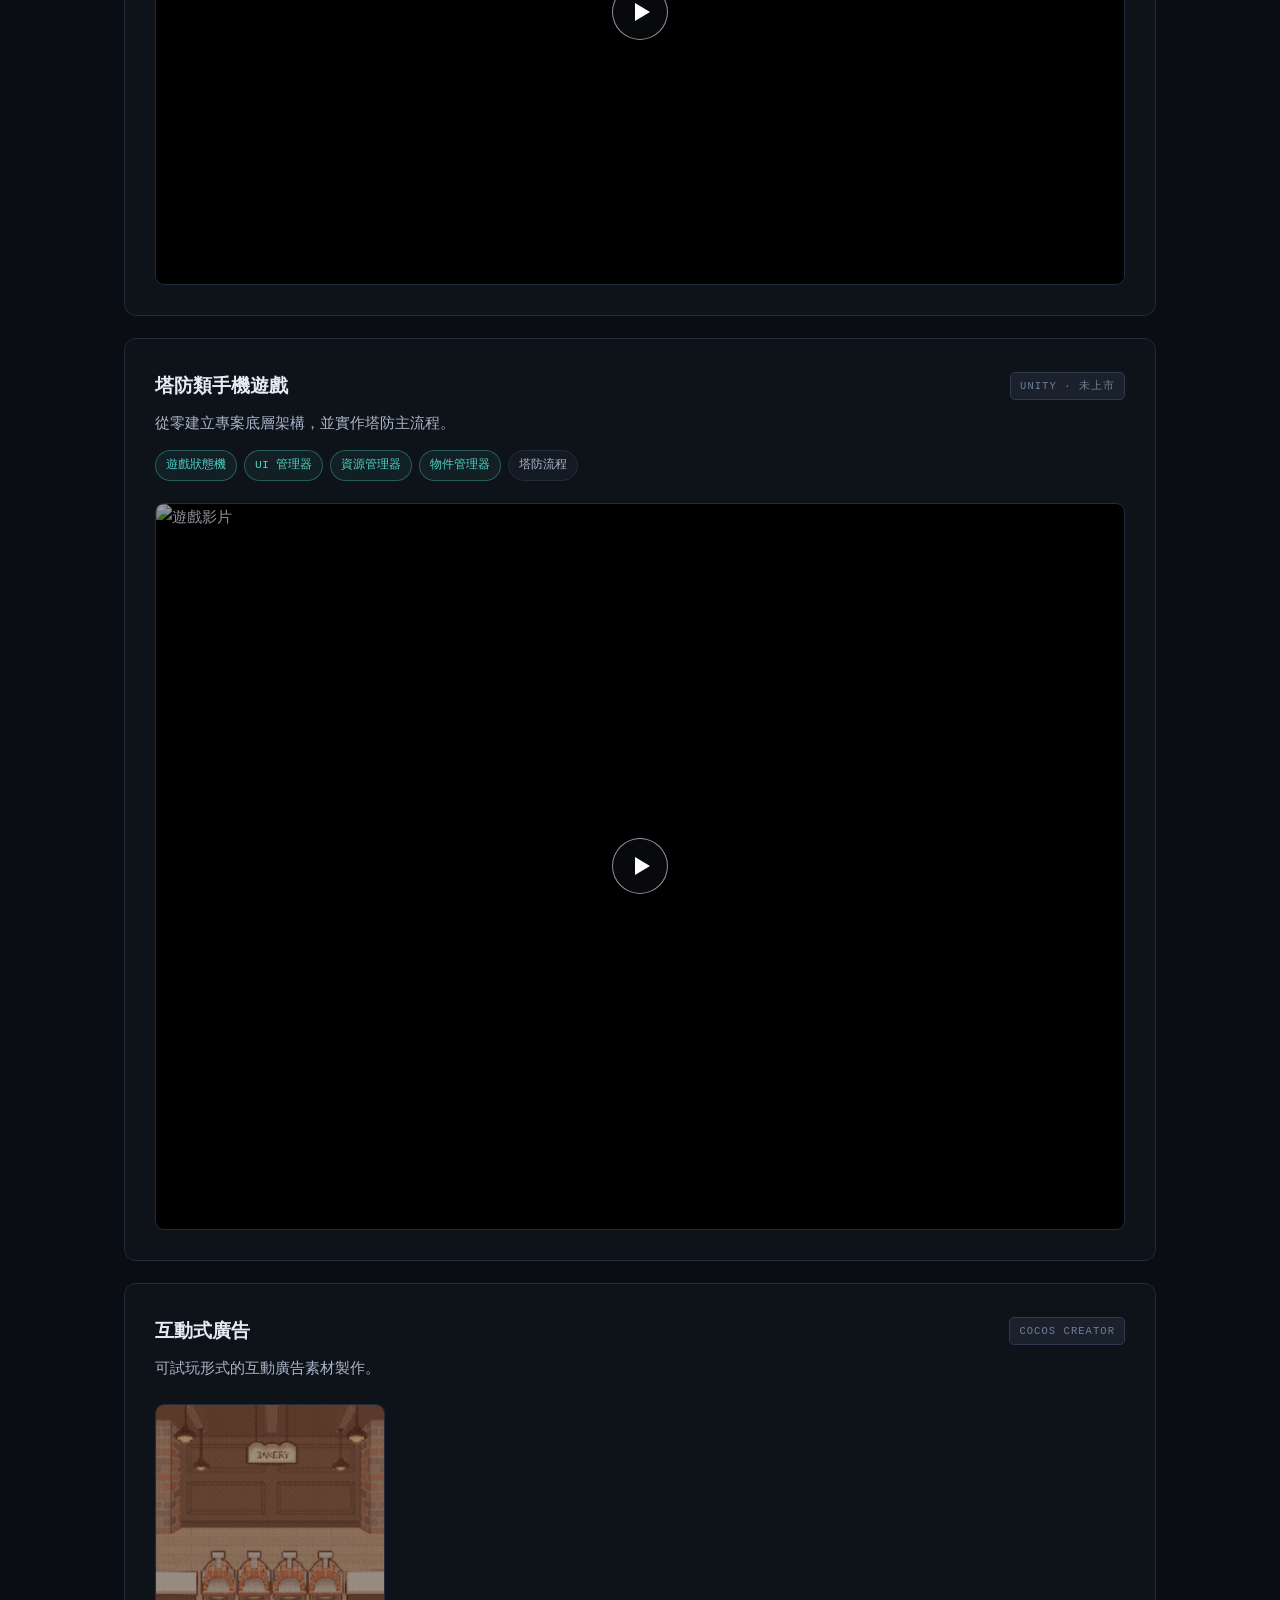
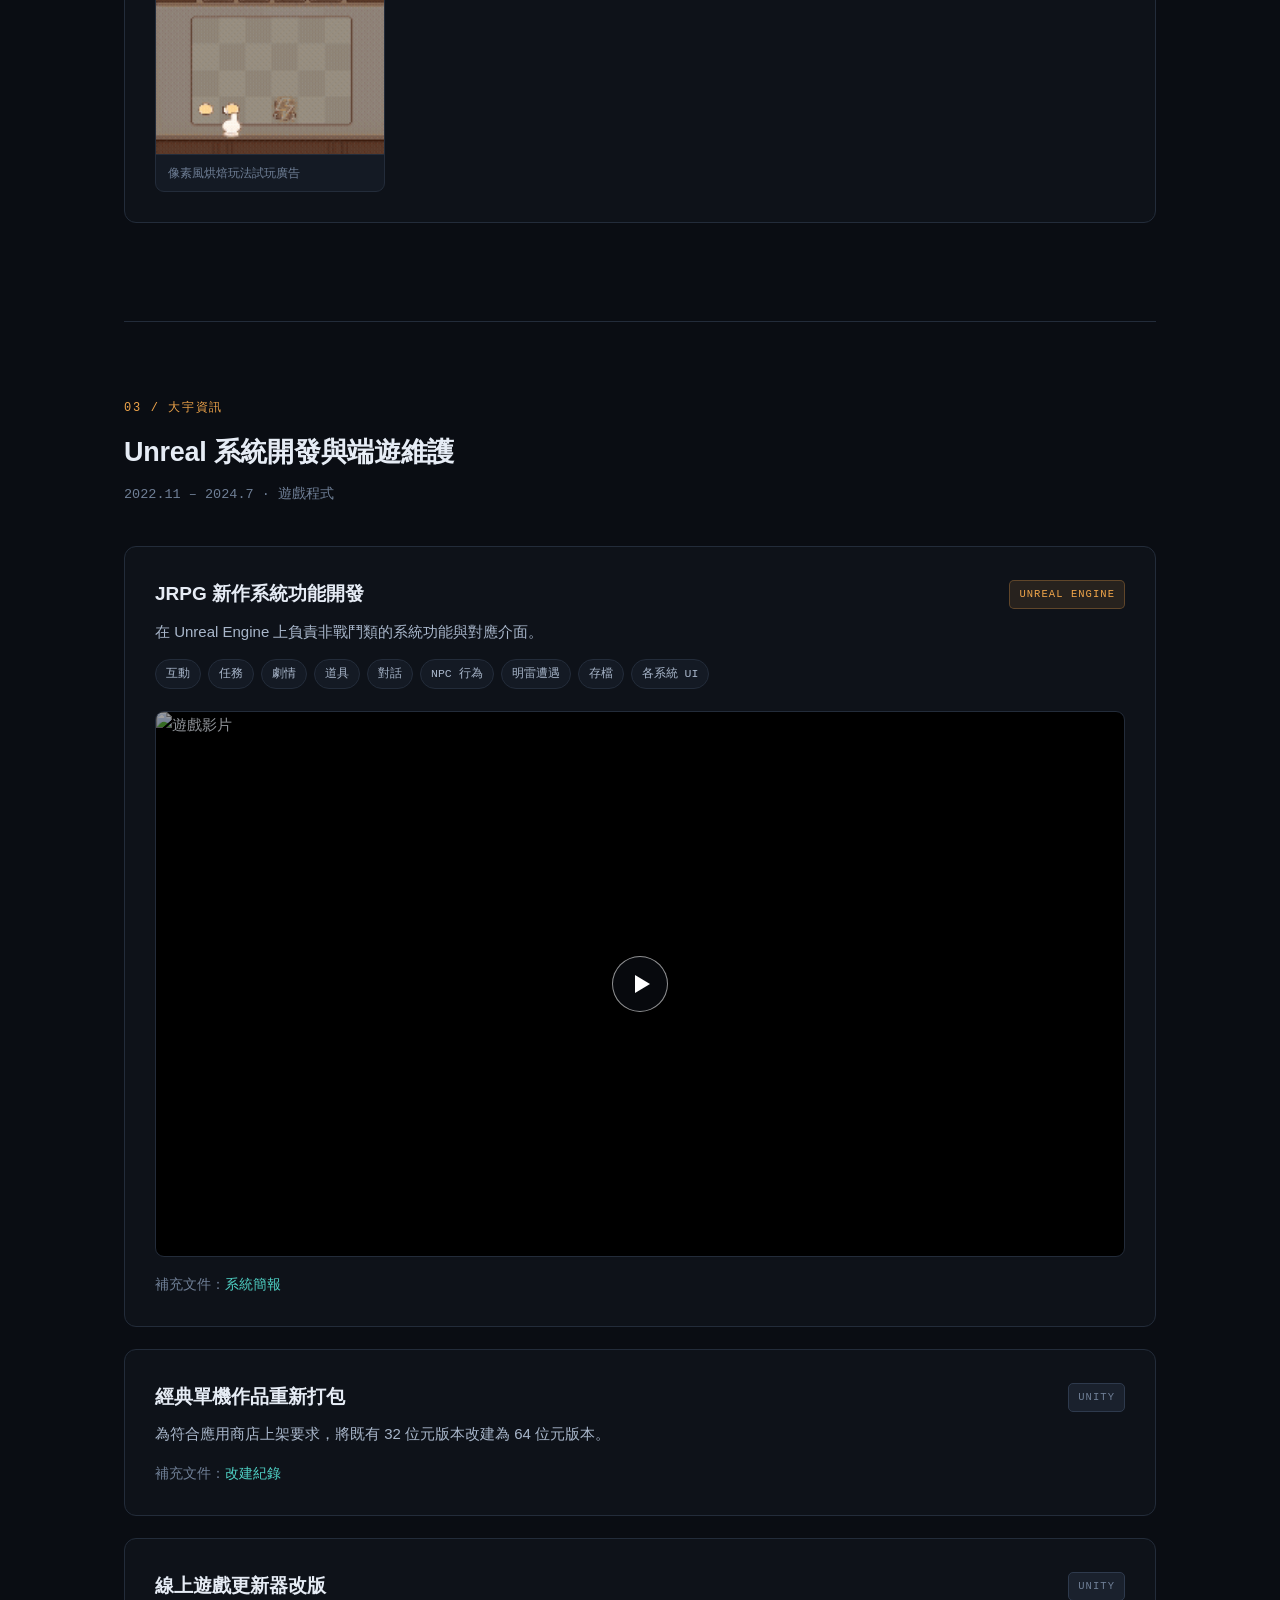
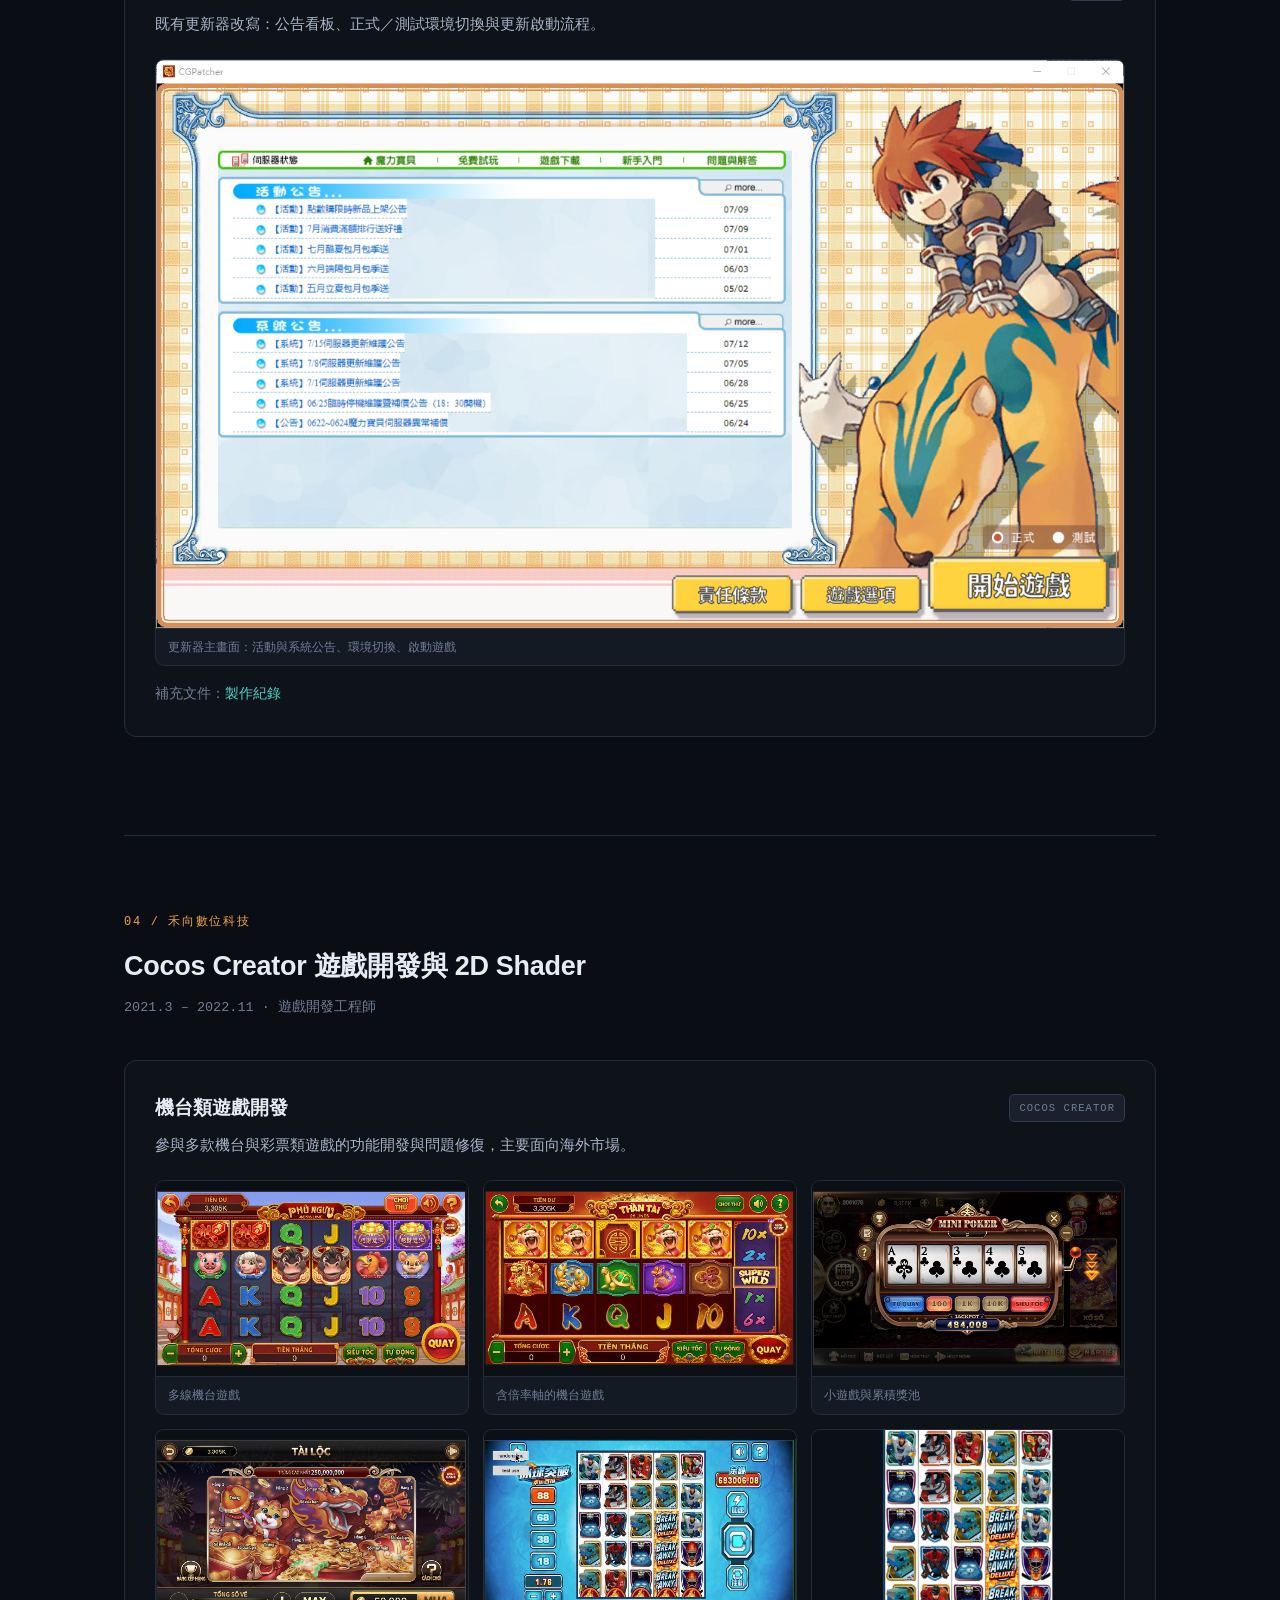
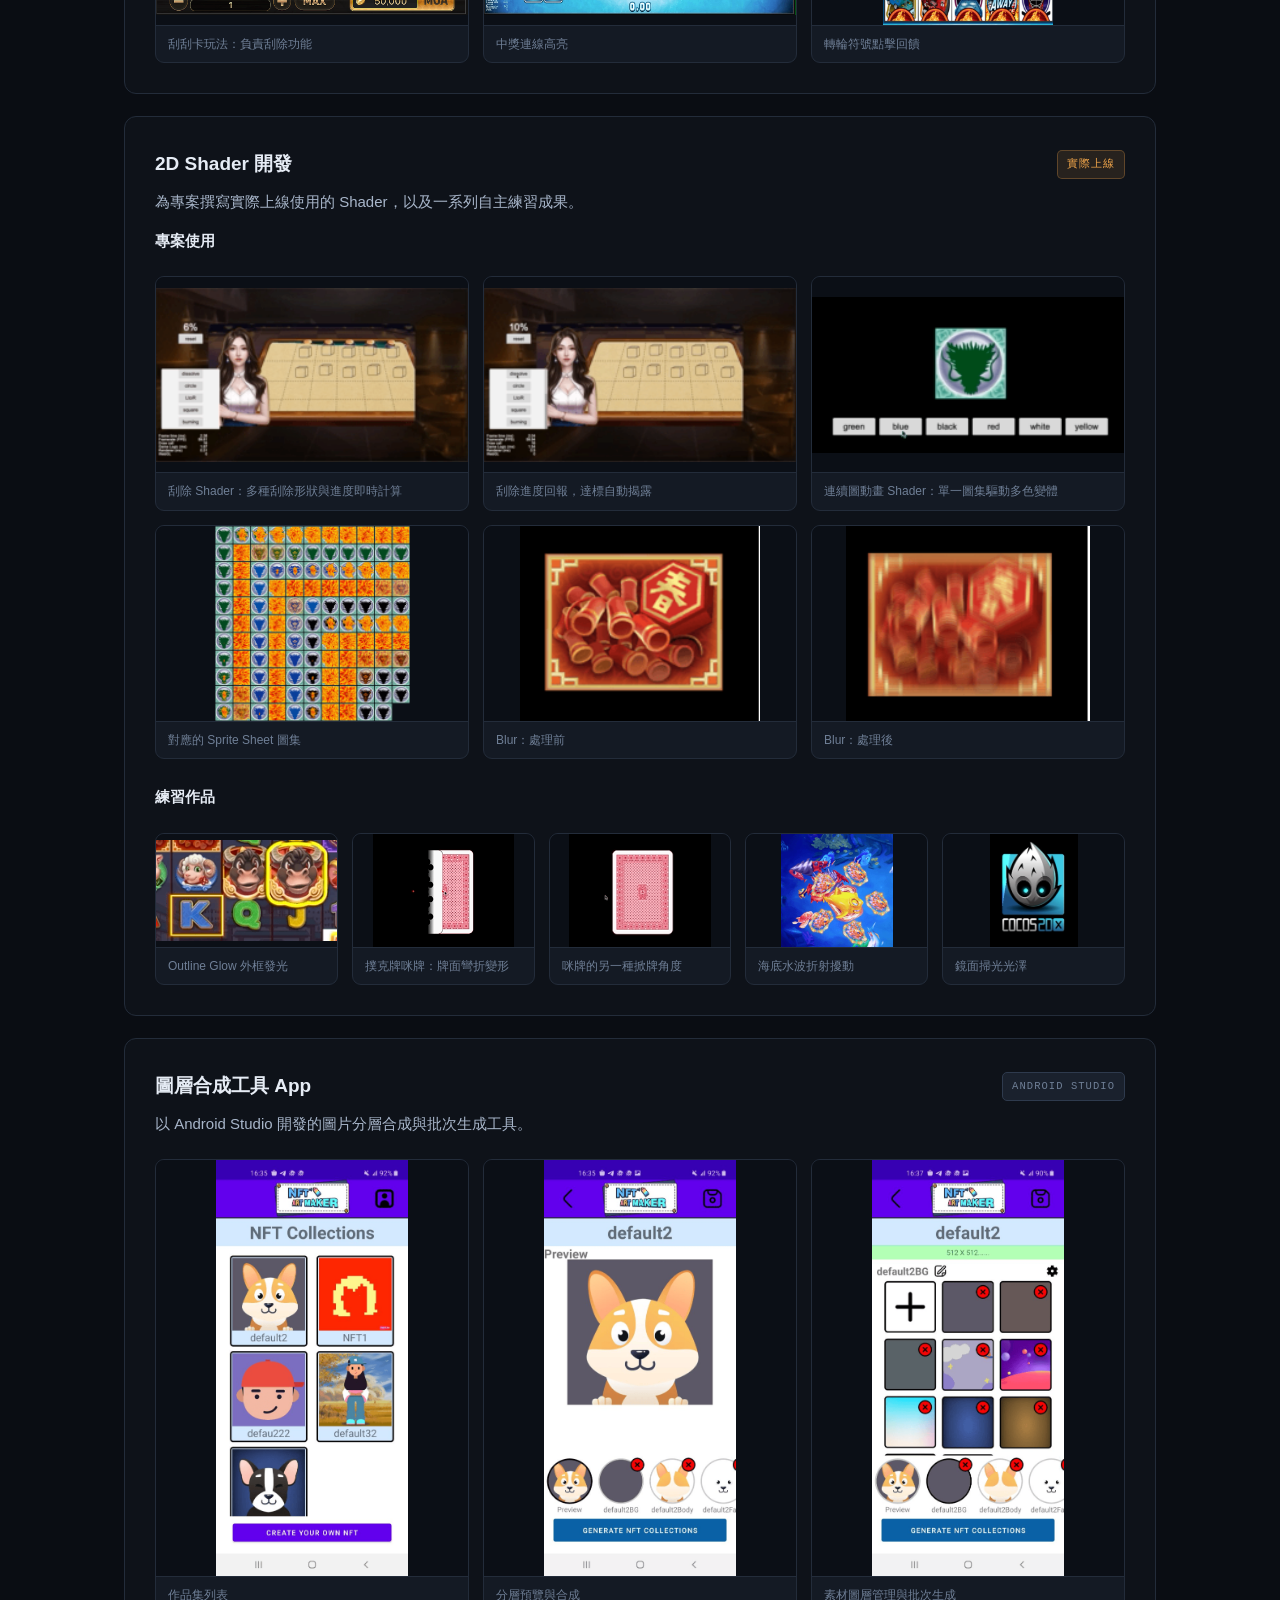
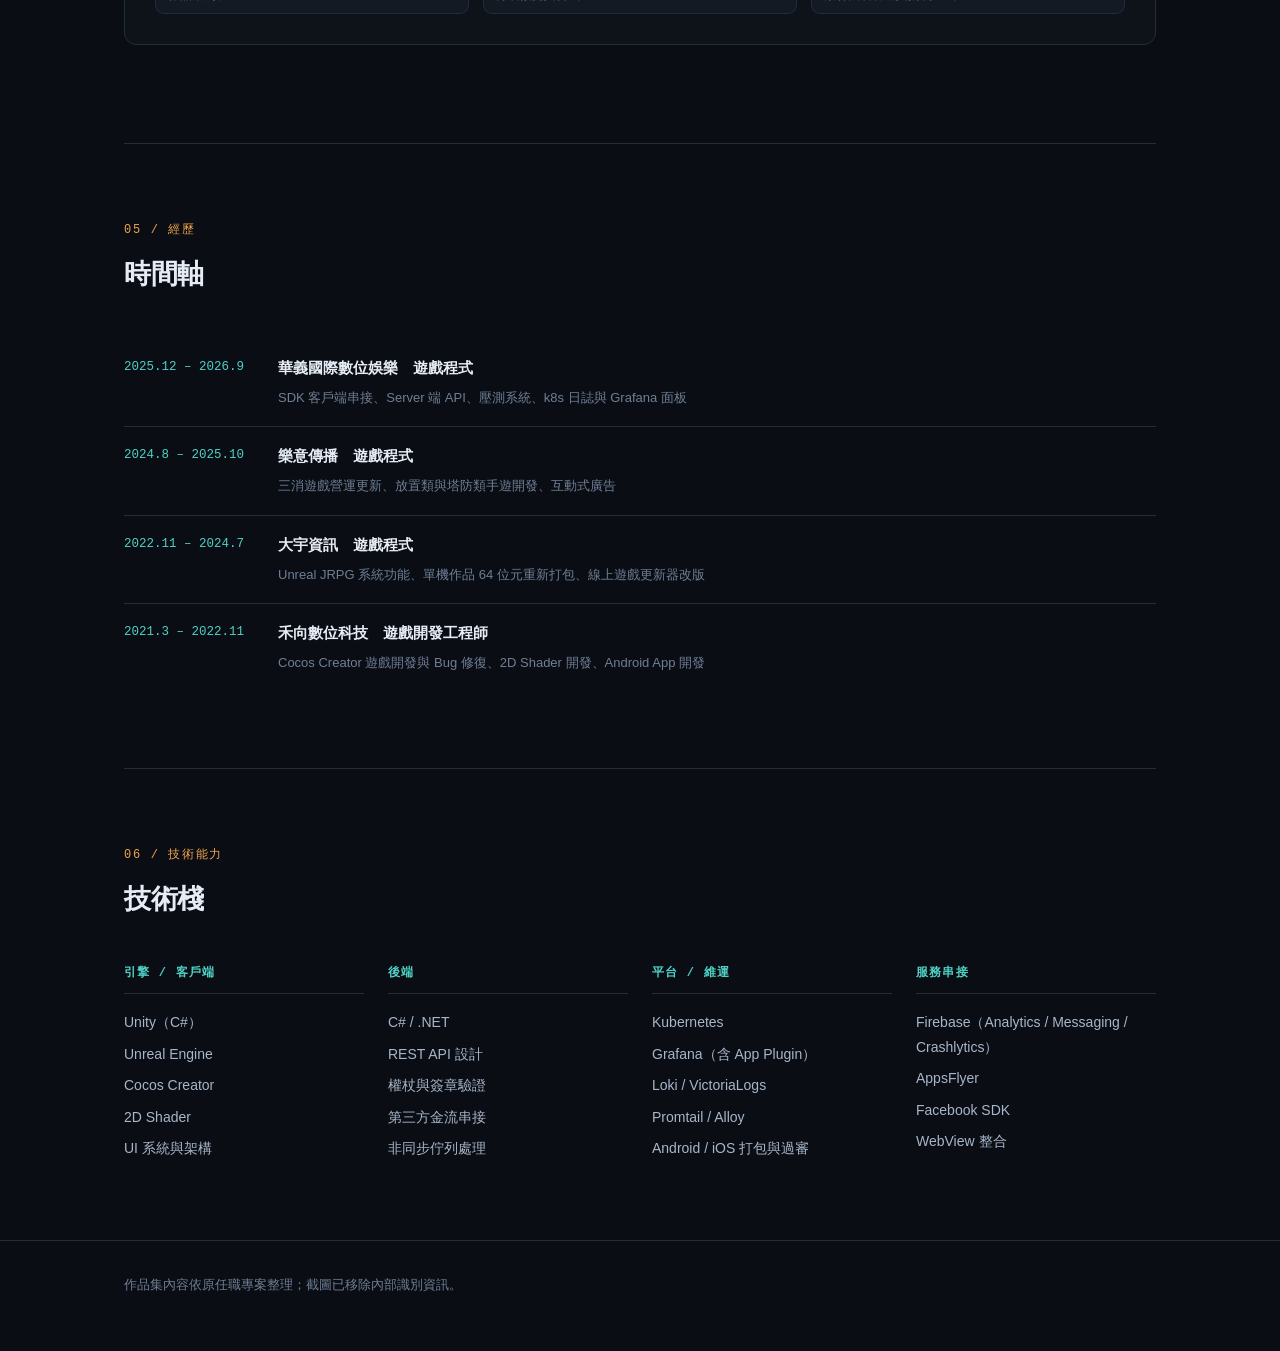
==== commit b4b560b2: "新增個人研究頁：MMO 前後端與 AI 協作開發流程 - 新增 lab.html，和工作經歷（index.html）以導覽列分頁切換 - 樣式與圖片燈箱抽成共用的 style.css、site.js，" ====
--- a/index.html
+++ b/index.html
@@ -5,176 +5,7 @@
 <meta name="viewport" content="width=device-width, initial-scale=1">
 <title>遊戲程式作品集</title>
 <meta name="description" content="Unity / Unreal / Cocos Creator 客戶端開發，.NET 後端 SDK 與服務，k8s 可觀測性。2021–2026 作品集。">
-<style>
-:root{
-  --bg:#0a0d13; --bg2:#0e1219; --panel:#141a24; --panel2:#1a212d;
-  --line:#232c3a; --line2:#2e3a4d;
-  --tx:#e6ecf5; --tx2:#a8b6ca; --tx3:#6f7f96;
-  --ac:#4fd1c5; --ac2:#f0a54a; --ac3:#7aa2f7;
-  --mono:ui-monospace,SFMono-Regular,"SF Mono",Menlo,Consolas,monospace;
-  --sans:-apple-system,BlinkMacSystemFont,"Segoe UI","Noto Sans TC","PingFang TC","Microsoft JhengHei",sans-serif;
-  --max:1080px;
-}
-*{box-sizing:border-box}
-html{scroll-behavior:smooth}
-body{margin:0;background:var(--bg);color:var(--tx);font-family:var(--sans);
-  font-size:15px;line-height:1.75;-webkit-font-smoothing:antialiased}
-img{max-width:100%;display:block}
-a{color:var(--ac);text-decoration:none;border-bottom:1px solid transparent;transition:border-color .15s}
-a:hover{border-bottom-color:var(--ac)}
-
-/* ---------- nav ---------- */
-nav{position:sticky;top:0;z-index:50;background:rgba(10,13,19,.86);
-  backdrop-filter:blur(12px);border-bottom:1px solid var(--line)}
-.nav-in{max-width:var(--max);margin:0 auto;padding:0 24px;display:flex;
-  align-items:center;gap:6px;height:52px;overflow-x:auto;scrollbar-width:none}
-.nav-in::-webkit-scrollbar{display:none}
-.nav-in a{color:var(--tx3);font-size:13px;padding:6px 11px;border-radius:6px;
-  white-space:nowrap;border:0;transition:color .15s,background .15s}
-.nav-in a:hover{color:var(--tx);background:var(--panel)}
-.nav-in .brand{color:var(--tx);font-weight:600;margin-right:auto;padding-left:0;font-size:14px;letter-spacing:.02em}
-
-/* ---------- layout ---------- */
-.wrap{max-width:var(--max);margin:0 auto;padding:0 24px}
-section{padding:76px 0;border-top:1px solid var(--line)}
-section:first-of-type{border-top:0}
-
-/* ---------- hero ---------- */
-header.hero{padding:88px 0 0}
-.eyebrow{font-family:var(--mono);font-size:12px;letter-spacing:.16em;
-  text-transform:uppercase;color:var(--ac);margin-bottom:20px}
-h1{font-size:clamp(32px,5.4vw,50px);line-height:1.18;margin:0 0 22px;
-  font-weight:700;letter-spacing:-.02em}
-.lede{font-size:17px;color:var(--tx2);max-width:660px;margin:0;line-height:1.8}
-
-/* ---------- section heads ---------- */
-.sec-head{margin-bottom:40px}
-.sec-num{font-family:var(--mono);font-size:12px;color:var(--ac2);
-  letter-spacing:.14em;margin-bottom:10px}
-h2{font-size:27px;margin:0 0 6px;font-weight:650;letter-spacing:-.01em}
-.sec-meta{color:var(--tx3);font-size:13.5px;font-family:var(--mono)}
-h3{font-size:19px;margin:0 0 8px;font-weight:620}
-h4{font-size:14.5px;margin:0 0 10px;font-weight:620;color:var(--tx)}
-
-/* ---------- project blocks ---------- */
-.proj{border:1px solid var(--line);border-radius:12px;background:var(--bg2);
-  padding:30px;margin-bottom:22px}
-.proj.hero-proj{border-color:var(--line2);
-  background:linear-gradient(180deg,#131b26 0%,var(--bg2) 55%)}
-.proj-top{display:flex;align-items:flex-start;gap:14px;flex-wrap:wrap;margin-bottom:14px}
-.badge{font-family:var(--mono);font-size:10.5px;letter-spacing:.1em;
-  padding:4px 9px;border-radius:5px;background:rgba(79,209,197,.11);
-  color:var(--ac);border:1px solid rgba(79,209,197,.28);white-space:nowrap;
-  text-transform:uppercase;margin-top:3px}
-.badge.warm{background:rgba(240,165,74,.11);color:var(--ac2);border-color:rgba(240,165,74,.28)}
-.badge.plain{background:var(--panel2);color:var(--tx3);border-color:var(--line2)}
-.summary{color:var(--tx2);margin:0 0 20px;max-width:760px}
-
-.chips{display:flex;flex-wrap:wrap;gap:7px;margin:0 0 20px}
-.chip{font-family:var(--mono);font-size:11.5px;padding:4px 10px;border-radius:20px;
-  background:var(--panel);border:1px solid var(--line);color:var(--tx2)}
-.chip.hi{border-color:rgba(79,209,197,.34);color:var(--ac);background:rgba(79,209,197,.07)}
-
-ul.pts{margin:0 0 20px;padding:0;list-style:none}
-ul.pts li{position:relative;padding-left:19px;margin-bottom:7px;color:var(--tx2);font-size:14.5px}
-ul.pts li::before{content:"";position:absolute;left:3px;top:11px;width:5px;height:5px;
-  border-radius:50%;background:var(--ac);opacity:.65}
-ul.pts li b{color:var(--tx);font-weight:600}
-
-.cols{display:grid;grid-template-columns:repeat(auto-fit,minmax(230px,1fr));gap:26px}
-.note{border-left:2px solid var(--ac2);padding:2px 0 2px 15px;margin:18px 0;
-  color:var(--tx2);font-size:14px}
-.note b{color:var(--ac2);font-weight:600}
-
-/* ---------- figures ---------- */
-.figs{display:grid;gap:14px;margin:22px 0 0}
-.figs.g2{grid-template-columns:repeat(auto-fit,minmax(280px,1fr))}
-.figs.g3{grid-template-columns:repeat(auto-fit,minmax(240px,1fr))}
-.figs.g4{grid-template-columns:repeat(auto-fit,minmax(190px,1fr))}
-.figs.g5{grid-template-columns:repeat(auto-fit,minmax(168px,1fr))}
-figure{margin:0;border:1px solid var(--line);border-radius:9px;overflow:hidden;
-  background:var(--panel);cursor:zoom-in;transition:border-color .18s,transform .18s}
-figure:hover{border-color:var(--line2);transform:translateY(-2px)}
-figure{display:flex;flex-direction:column}
-figure img{width:100%;height:auto;background:#0b0f16}
-.figs figure img{aspect-ratio:16/10;object-fit:contain}
-.figs.tall figure img{aspect-ratio:3/4}
-.figs.free figure img{aspect-ratio:auto;object-fit:fill}
-figure figcaption{margin-top:auto}
-figure figcaption{padding:9px 12px;font-size:12px;color:var(--tx3);
-  line-height:1.55;border-top:1px solid var(--line)}
-
-/* ---------- api cards ---------- */
-.api-grid{display:grid;gap:18px;grid-template-columns:1fr}
-.api{border:1px solid var(--line);border-radius:11px;background:var(--bg2);
-  padding:24px;display:grid;gap:20px;grid-template-columns:minmax(0,1fr) minmax(0,1.15fr);
-  align-items:start}
-.api-svg{background:#0d1219;border:1px solid var(--line);border-radius:8px;padding:12px}
-.api-svg svg{width:100%;height:auto;display:block}
-.api h3{margin-bottom:6px}
-.api .one{color:var(--tx2);font-size:14px;margin:0 0 14px}
-.hook{border-top:1px solid var(--line);padding-top:12px;margin-top:2px;
-  font-size:13.5px;color:var(--tx2)}
-.hook::before{content:"▸ ";color:var(--ac2)}
-
-/* ---------- video ---------- */
-.vid{position:relative;aspect-ratio:16/9;border-radius:9px;overflow:hidden;
-  border:1px solid var(--line);background:#000;cursor:pointer}
-.vid.r43{aspect-ratio:4/3}
-.vid img{width:100%;height:100%;object-fit:cover;opacity:.62;transition:opacity .2s}
-.vid:hover img{opacity:.82}
-.vid iframe{position:absolute;inset:0;width:100%;height:100%;border:0}
-.play{position:absolute;inset:0;display:flex;align-items:center;justify-content:center;
-  pointer-events:none}
-.play i{width:56px;height:56px;border-radius:50%;background:rgba(10,13,19,.72);
-  border:1.5px solid rgba(255,255,255,.55);display:flex;align-items:center;
-  justify-content:center;backdrop-filter:blur(3px)}
-.play i::after{content:"";border-left:15px solid #fff;border-top:9px solid transparent;
-  border-bottom:9px solid transparent;margin-left:4px}
-
-/* ---------- timeline ---------- */
-.tl{display:grid;gap:0}
-.tl-row{display:grid;grid-template-columns:132px 1fr;gap:22px;padding:16px 0;
-  border-bottom:1px solid var(--line)}
-.tl-row:last-child{border-bottom:0}
-.tl-when{font-family:var(--mono);font-size:12.5px;color:var(--ac);padding-top:2px}
-.tl-what b{display:block;font-size:15px;margin-bottom:3px}
-.tl-what span{color:var(--tx3);font-size:13px}
-
-/* ---------- skills ---------- */
-.sk{display:grid;grid-template-columns:repeat(auto-fit,minmax(215px,1fr));gap:24px}
-.sk h4{color:var(--ac);font-family:var(--mono);font-size:12px;letter-spacing:.1em;
-  text-transform:uppercase;padding-bottom:9px;border-bottom:1px solid var(--line);margin-bottom:13px}
-.sk ul{margin:0;padding:0;list-style:none}
-.sk li{font-size:14px;color:var(--tx2);padding:3.5px 0}
-
-/* ---------- lightbox ---------- */
-#lb{position:fixed;inset:0;z-index:100;background:rgba(6,8,12,.95);
-  display:none;align-items:center;justify-content:center;padding:44px 20px;
-  backdrop-filter:blur(6px)}
-#lb.on{display:flex}
-#lb img{max-width:100%;max-height:calc(100vh - 148px);width:auto;
-  border-radius:7px;border:1px solid var(--line2)}
-#lb-cap{position:absolute;bottom:22px;left:0;right:0;text-align:center;
-  color:var(--tx2);font-size:13.5px;padding:0 60px;line-height:1.6}
-#lb-x{position:absolute;top:16px;right:20px;background:none;border:0;
-  color:var(--tx2);font-size:30px;cursor:pointer;line-height:1;padding:6px 12px}
-#lb-x:hover{color:var(--tx)}
-.lb-nav{position:absolute;top:50%;transform:translateY(-50%);background:none;
-  border:0;color:var(--tx2);font-size:34px;cursor:pointer;padding:16px 20px;line-height:1}
-.lb-nav:hover{color:var(--tx)}
-#lb-prev{left:4px} #lb-next{right:4px}
-
-footer{border-top:1px solid var(--line);padding:34px 0 54px;color:var(--tx3);font-size:12.5px}
-
-@media(max-width:820px){
-  .api{grid-template-columns:1fr}
-  .tl-row{grid-template-columns:1fr;gap:5px}
-  section{padding:56px 0}
-  header.hero{padding:64px 0 52px}
-  .proj{padding:22px}
-}
-</style>
+<link rel="stylesheet" href="style.css">
 </head>
 <body>
 
@@ -191,7 +22,9 @@
 
 <nav>
   <div class="nav-in">
-    <a href="#top" class="brand">遊戲程式作品集</a>
+    <a href="index.html" class="brand">遊戲程式作品集</a>
+    <span class="tabs"><a href="index.html" class="on">工作經歷</a><a href="lab.html">個人研究</a></span>
+    <span class="spacer"></span>
     <a href="#sdk">SDK 與後端</a>
     <a href="#mobile">遊戲開發</a>
     <a href="#unreal">Unreal / 端遊</a>
@@ -828,47 +661,7 @@
   <button class="lb-nav" id="lb-next" aria-label="下一張">&#8250;</button>
   <div id="lb-cap"></div>
 </div>
-<script>
-(function(){
-  var figs=[],idx=0;
-  var lb=document.getElementById('lb'),im=document.getElementById('lb-img'),
-      cap=document.getElementById('lb-cap');
-  function show(i){
-    if(!figs.length)return;
-    idx=(i+figs.length)%figs.length;
-    var f=figs[idx];
-    im.src=f.querySelector('img').src;
-    var c=f.querySelector('figcaption');
-    cap.textContent=(c?c.textContent:'')+'  ('+(idx+1)+'/'+figs.length+')';
-    lb.classList.add('on');
-  }
-  document.addEventListener('click',function(e){
-    var f=e.target.closest('figure');
-    if(f&&f.querySelector('img')){
-      figs=Array.prototype.slice.call(document.querySelectorAll('figure'));
-      show(figs.indexOf(f));return;
-    }
-    if(e.target.id==='lb-x'||e.target.id==='lb'){lb.classList.remove('on');}
-    if(e.target.id==='lb-prev'){show(idx-1);}
-    if(e.target.id==='lb-next'){show(idx+1);}
-  });
-  document.addEventListener('keydown',function(e){
-    if(!lb.classList.contains('on'))return;
-    if(e.key==='Escape')lb.classList.remove('on');
-    if(e.key==='ArrowLeft')show(idx-1);
-    if(e.key==='ArrowRight')show(idx+1);
-  });
-  // click-to-load YouTube
-  document.addEventListener('click',function(e){
-    var v=e.target.closest('.vid');
-    if(!v||v.dataset.on)return;
-    v.dataset.on='1';
-    v.innerHTML='<iframe src="https://www.youtube.com/embed/'+v.dataset.yt+
-      '?autoplay=1&rel=0" allow="autoplay; encrypted-media; picture-in-picture" '+
-      'allowfullscreen title="專案影片"></iframe>';
-  });
-})();
-</script>
+<script src="site.js"></script>
 <footer><div class="wrap">作品集內容依原任職專案整理；截圖已移除內部識別資訊。</div></footer>
 </body>
 </html>
--- a/style.css
+++ b/style.css
@@ -0,0 +1,191 @@
+:root{
+  --bg:#0a0d13; --bg2:#0e1219; --panel:#141a24; --panel2:#1a212d;
+  --line:#232c3a; --line2:#2e3a4d;
+  --tx:#e6ecf5; --tx2:#a8b6ca; --tx3:#6f7f96;
+  --ac:#4fd1c5; --ac2:#f0a54a; --ac3:#7aa2f7;
+  --mono:ui-monospace,SFMono-Regular,"SF Mono",Menlo,Consolas,monospace;
+  --sans:-apple-system,BlinkMacSystemFont,"Segoe UI","Noto Sans TC","PingFang TC","Microsoft JhengHei",sans-serif;
+  --max:1080px;
+}
+*{box-sizing:border-box}
+html{scroll-behavior:smooth}
+body{margin:0;background:var(--bg);color:var(--tx);font-family:var(--sans);
+  font-size:15px;line-height:1.75;-webkit-font-smoothing:antialiased}
+img{max-width:100%;display:block}
+a{color:var(--ac);text-decoration:none;border-bottom:1px solid transparent;transition:border-color .15s}
+a:hover{border-bottom-color:var(--ac)}
+
+/* ---------- nav ---------- */
+nav{position:sticky;top:0;z-index:50;background:rgba(10,13,19,.86);
+  backdrop-filter:blur(12px);border-bottom:1px solid var(--line)}
+.nav-in{max-width:var(--max);margin:0 auto;padding:0 24px;display:flex;
+  align-items:center;gap:6px;height:52px;overflow-x:auto;scrollbar-width:none}
+.nav-in::-webkit-scrollbar{display:none}
+.nav-in a{color:var(--tx3);font-size:13px;padding:6px 11px;border-radius:6px;
+  white-space:nowrap;border:0;transition:color .15s,background .15s}
+.nav-in a:hover{color:var(--tx);background:var(--panel)}
+.nav-in .brand{color:var(--tx);font-weight:600;margin-right:auto;padding-left:0;font-size:14px;letter-spacing:.02em}
+
+/* ---------- layout ---------- */
+.wrap{max-width:var(--max);margin:0 auto;padding:0 24px}
+section{padding:76px 0;border-top:1px solid var(--line)}
+section:first-of-type{border-top:0}
+
+/* ---------- hero ---------- */
+header.hero{padding:88px 0 0}
+.eyebrow{font-family:var(--mono);font-size:12px;letter-spacing:.16em;
+  text-transform:uppercase;color:var(--ac);margin-bottom:20px}
+h1{font-size:clamp(32px,5.4vw,50px);line-height:1.18;margin:0 0 22px;
+  font-weight:700;letter-spacing:-.02em}
+.lede{font-size:17px;color:var(--tx2);max-width:660px;margin:0;line-height:1.8}
+
+/* ---------- section heads ---------- */
+.sec-head{margin-bottom:40px}
+.sec-num{font-family:var(--mono);font-size:12px;color:var(--ac2);
+  letter-spacing:.14em;margin-bottom:10px}
+h2{font-size:27px;margin:0 0 6px;font-weight:650;letter-spacing:-.01em}
+.sec-meta{color:var(--tx3);font-size:13.5px;font-family:var(--mono)}
+h3{font-size:19px;margin:0 0 8px;font-weight:620}
+h4{font-size:14.5px;margin:0 0 10px;font-weight:620;color:var(--tx)}
+
+/* ---------- project blocks ---------- */
+.proj{border:1px solid var(--line);border-radius:12px;background:var(--bg2);
+  padding:30px;margin-bottom:22px}
+.proj.hero-proj{border-color:var(--line2);
+  background:linear-gradient(180deg,#131b26 0%,var(--bg2) 55%)}
+.proj-top{display:flex;align-items:flex-start;gap:14px;flex-wrap:wrap;margin-bottom:14px}
+.badge{font-family:var(--mono);font-size:10.5px;letter-spacing:.1em;
+  padding:4px 9px;border-radius:5px;background:rgba(79,209,197,.11);
+  color:var(--ac);border:1px solid rgba(79,209,197,.28);white-space:nowrap;
+  text-transform:uppercase;margin-top:3px}
+.badge.warm{background:rgba(240,165,74,.11);color:var(--ac2);border-color:rgba(240,165,74,.28)}
+.badge.plain{background:var(--panel2);color:var(--tx3);border-color:var(--line2)}
+.summary{color:var(--tx2);margin:0 0 20px;max-width:760px}
+
+.chips{display:flex;flex-wrap:wrap;gap:7px;margin:0 0 20px}
+.chip{font-family:var(--mono);font-size:11.5px;padding:4px 10px;border-radius:20px;
+  background:var(--panel);border:1px solid var(--line);color:var(--tx2)}
+.chip.hi{border-color:rgba(79,209,197,.34);color:var(--ac);background:rgba(79,209,197,.07)}
+
+ul.pts{margin:0 0 20px;padding:0;list-style:none}
+ul.pts li{position:relative;padding-left:19px;margin-bottom:7px;color:var(--tx2);font-size:14.5px}
+ul.pts li::before{content:"";position:absolute;left:3px;top:11px;width:5px;height:5px;
+  border-radius:50%;background:var(--ac);opacity:.65}
+ul.pts li b{color:var(--tx);font-weight:600}
+
+.cols{display:grid;grid-template-columns:repeat(auto-fit,minmax(230px,1fr));gap:26px}
+.note{border-left:2px solid var(--ac2);padding:2px 0 2px 15px;margin:18px 0;
+  color:var(--tx2);font-size:14px}
+.note b{color:var(--ac2);font-weight:600}
+
+/* ---------- figures ---------- */
+.figs{display:grid;gap:14px;margin:22px 0 0}
+.figs.g2{grid-template-columns:repeat(auto-fit,minmax(280px,1fr))}
+.figs.g3{grid-template-columns:repeat(auto-fit,minmax(240px,1fr))}
+.figs.g4{grid-template-columns:repeat(auto-fit,minmax(190px,1fr))}
+.figs.g5{grid-template-columns:repeat(auto-fit,minmax(168px,1fr))}
+figure{margin:0;border:1px solid var(--line);border-radius:9px;overflow:hidden;
+  background:var(--panel);cursor:zoom-in;transition:border-color .18s,transform .18s}
+figure:hover{border-color:var(--line2);transform:translateY(-2px)}
+figure{display:flex;flex-direction:column}
+figure img{width:100%;height:auto;background:#0b0f16}
+.figs figure img{aspect-ratio:16/10;object-fit:contain}
+.figs.tall figure img{aspect-ratio:3/4}
+.figs.free figure img{aspect-ratio:auto;object-fit:fill}
+figure figcaption{margin-top:auto}
+figure figcaption{padding:9px 12px;font-size:12px;color:var(--tx3);
+  line-height:1.55;border-top:1px solid var(--line)}
+
+/* ---------- api cards ---------- */
+.api-grid{display:grid;gap:18px;grid-template-columns:1fr}
+.api{border:1px solid var(--line);border-radius:11px;background:var(--bg2);
+  padding:24px;display:grid;gap:20px;grid-template-columns:minmax(0,1fr) minmax(0,1.15fr);
+  align-items:start}
+.api-svg{background:#0d1219;border:1px solid var(--line);border-radius:8px;padding:12px}
+.api-svg svg{width:100%;height:auto;display:block}
+.api h3{margin-bottom:6px}
+.api .one{color:var(--tx2);font-size:14px;margin:0 0 14px}
+.hook{border-top:1px solid var(--line);padding-top:12px;margin-top:2px;
+  font-size:13.5px;color:var(--tx2)}
+.hook::before{content:"▸ ";color:var(--ac2)}
+
+/* ---------- video ---------- */
+.vid{position:relative;aspect-ratio:16/9;border-radius:9px;overflow:hidden;
+  border:1px solid var(--line);background:#000;cursor:pointer}
+.vid.r43{aspect-ratio:4/3}
+.vid img{width:100%;height:100%;object-fit:cover;opacity:.62;transition:opacity .2s}
+.vid:hover img{opacity:.82}
+.vid iframe{position:absolute;inset:0;width:100%;height:100%;border:0}
+.play{position:absolute;inset:0;display:flex;align-items:center;justify-content:center;
+  pointer-events:none}
+.play i{width:56px;height:56px;border-radius:50%;background:rgba(10,13,19,.72);
+  border:1.5px solid rgba(255,255,255,.55);display:flex;align-items:center;
+  justify-content:center;backdrop-filter:blur(3px)}
+.play i::after{content:"";border-left:15px solid #fff;border-top:9px solid transparent;
+  border-bottom:9px solid transparent;margin-left:4px}
+
+/* ---------- timeline ---------- */
+.tl{display:grid;gap:0}
+.tl-row{display:grid;grid-template-columns:132px 1fr;gap:22px;padding:16px 0;
+  border-bottom:1px solid var(--line)}
+.tl-row:last-child{border-bottom:0}
+.tl-when{font-family:var(--mono);font-size:12.5px;color:var(--ac);padding-top:2px}
+.tl-what b{display:block;font-size:15px;margin-bottom:3px}
+.tl-what span{color:var(--tx3);font-size:13px}
+
+/* ---------- skills ---------- */
+.sk{display:grid;grid-template-columns:repeat(auto-fit,minmax(215px,1fr));gap:24px}
+.sk h4{color:var(--ac);font-family:var(--mono);font-size:12px;letter-spacing:.1em;
+  text-transform:uppercase;padding-bottom:9px;border-bottom:1px solid var(--line);margin-bottom:13px}
+.sk ul{margin:0;padding:0;list-style:none}
+.sk li{font-size:14px;color:var(--tx2);padding:3.5px 0}
+
+/* ---------- lightbox ---------- */
+#lb{position:fixed;inset:0;z-index:100;background:rgba(6,8,12,.95);
+  display:none;align-items:center;justify-content:center;padding:44px 20px;
+  backdrop-filter:blur(6px)}
+#lb.on{display:flex}
+#lb img{max-width:100%;max-height:calc(100vh - 148px);width:auto;
+  border-radius:7px;border:1px solid var(--line2)}
+#lb-cap{position:absolute;bottom:22px;left:0;right:0;text-align:center;
+  color:var(--tx2);font-size:13.5px;padding:0 60px;line-height:1.6}
+#lb-x{position:absolute;top:16px;right:20px;background:none;border:0;
+  color:var(--tx2);font-size:30px;cursor:pointer;line-height:1;padding:6px 12px}
+#lb-x:hover{color:var(--tx)}
+.lb-nav{position:absolute;top:50%;transform:translateY(-50%);background:none;
+  border:0;color:var(--tx2);font-size:34px;cursor:pointer;padding:16px 20px;line-height:1}
+.lb-nav:hover{color:var(--tx)}
+#lb-prev{left:4px} #lb-next{right:4px}
+
+footer{border-top:1px solid var(--line);padding:34px 0 54px;color:var(--tx3);font-size:12.5px}
+
+@media(max-width:820px){
+  .api{grid-template-columns:1fr}
+  .tl-row{grid-template-columns:1fr;gap:5px}
+  section{padding:56px 0}
+  header.hero{padding:64px 0 52px}
+  .proj{padding:22px}
+}
+
+/* ---------- page tabs（工作經歷／個人研究） ---------- */
+.nav-in .tabs{display:flex;gap:2px;padding:3px;border:1px solid var(--line);border-radius:8px;
+  background:var(--bg2);margin-right:10px}
+.nav-in .tabs a{padding:4px 10px;font-size:12.5px;color:var(--tx3)}
+.nav-in .tabs a.on{color:var(--bg);background:var(--ac);font-weight:600}
+.nav-in .tabs a.on:hover{color:var(--bg);background:var(--ac)}
+.nav-in .brand{margin-right:14px}
+.nav-in .spacer{margin-left:auto}
+
+/* ---------- lab page ---------- */
+.flow{background:#0d1219;border:1px solid var(--line);border-radius:8px;padding:14px;margin:6px 0 22px;overflow-x:auto}
+.flow svg{width:100%;min-width:640px;height:auto;display:block}
+.case{border:1px solid var(--line);border-radius:10px;background:var(--panel);padding:18px 20px}
+.case h4{margin-bottom:6px}
+.case p{margin:0 0 10px;color:var(--tx2);font-size:14px}
+.case .fix{border-top:1px solid var(--line);padding-top:10px;font-size:13.5px;color:var(--tx2)}
+.case .fix::before{content:"▸ 規則：";color:var(--ac2)}
+.cases{display:grid;gap:14px;grid-template-columns:repeat(2,minmax(0,1fr))}
+@media(max-width:820px){.cases{grid-template-columns:1fr}}
+
+code{font-family:var(--mono);font-size:.88em;padding:1px 5px;border-radius:4px;
+  background:var(--panel2);border:1px solid var(--line);color:var(--tx)}
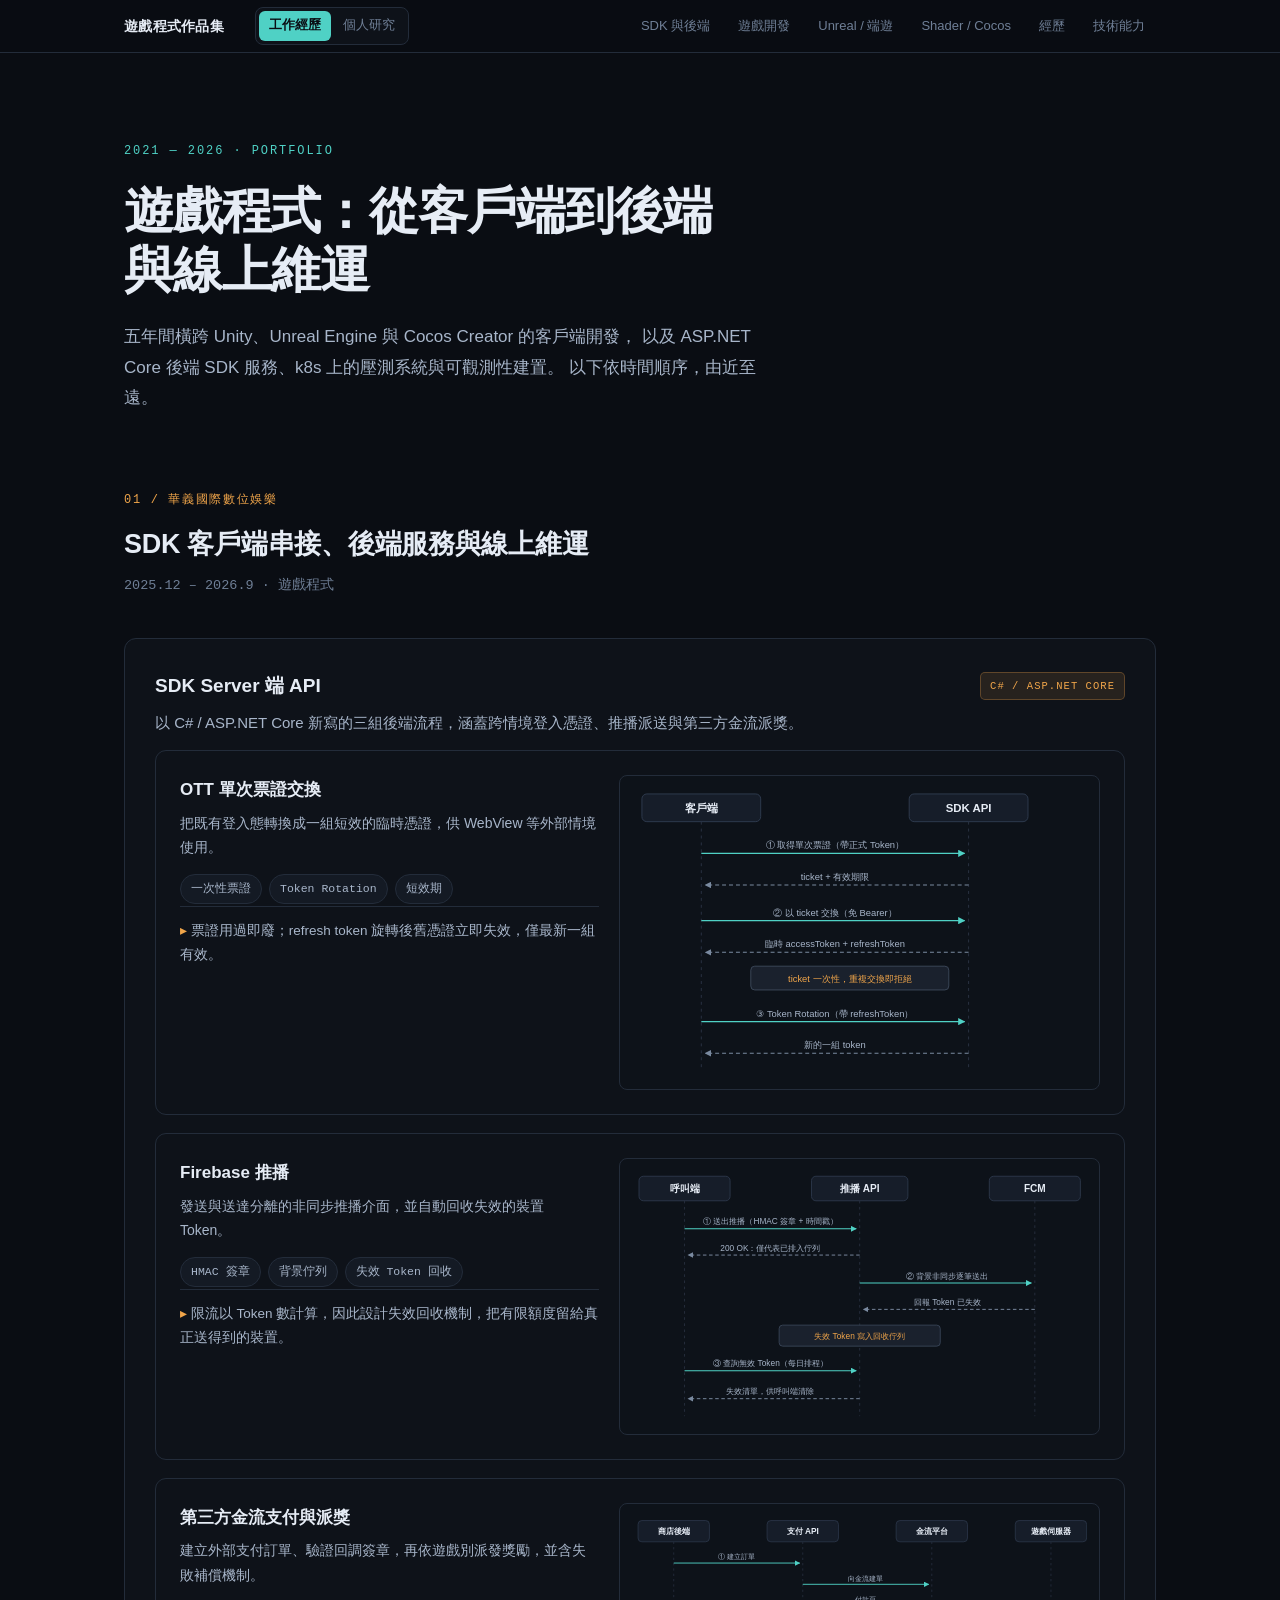
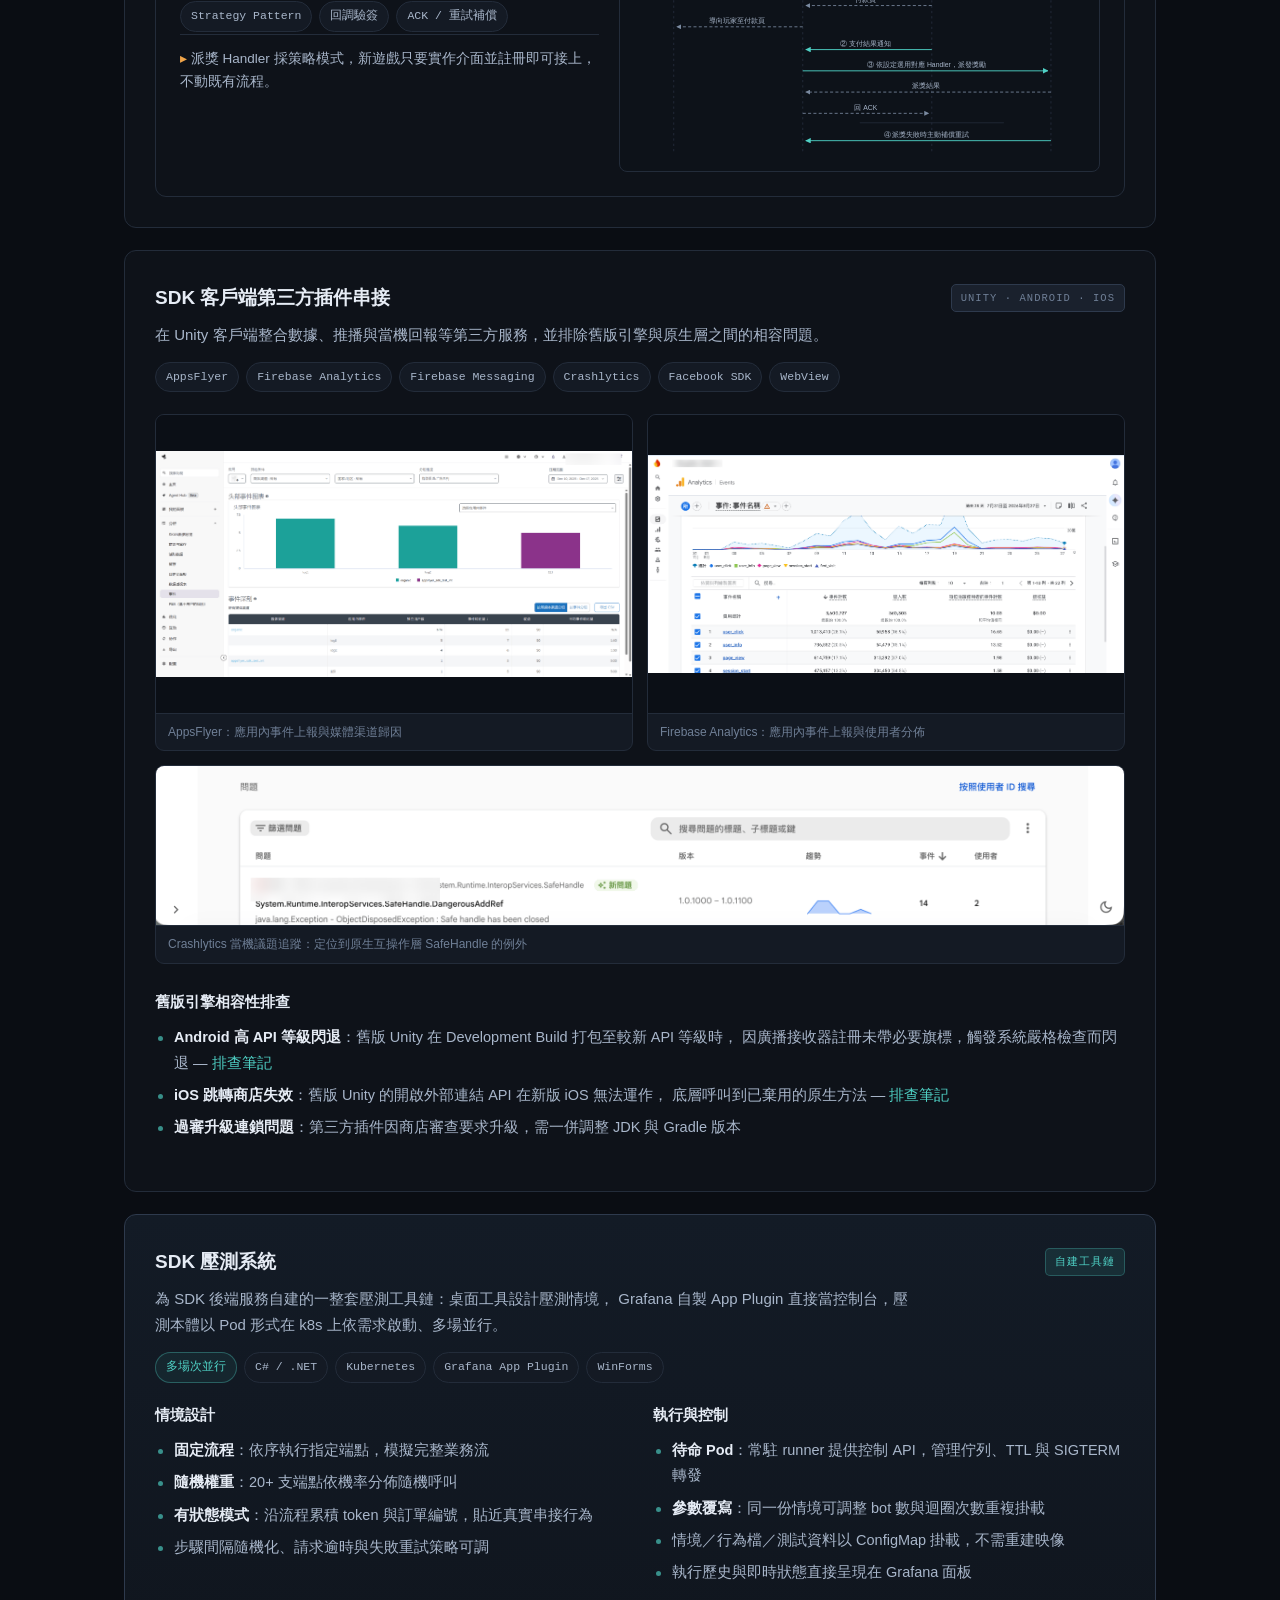
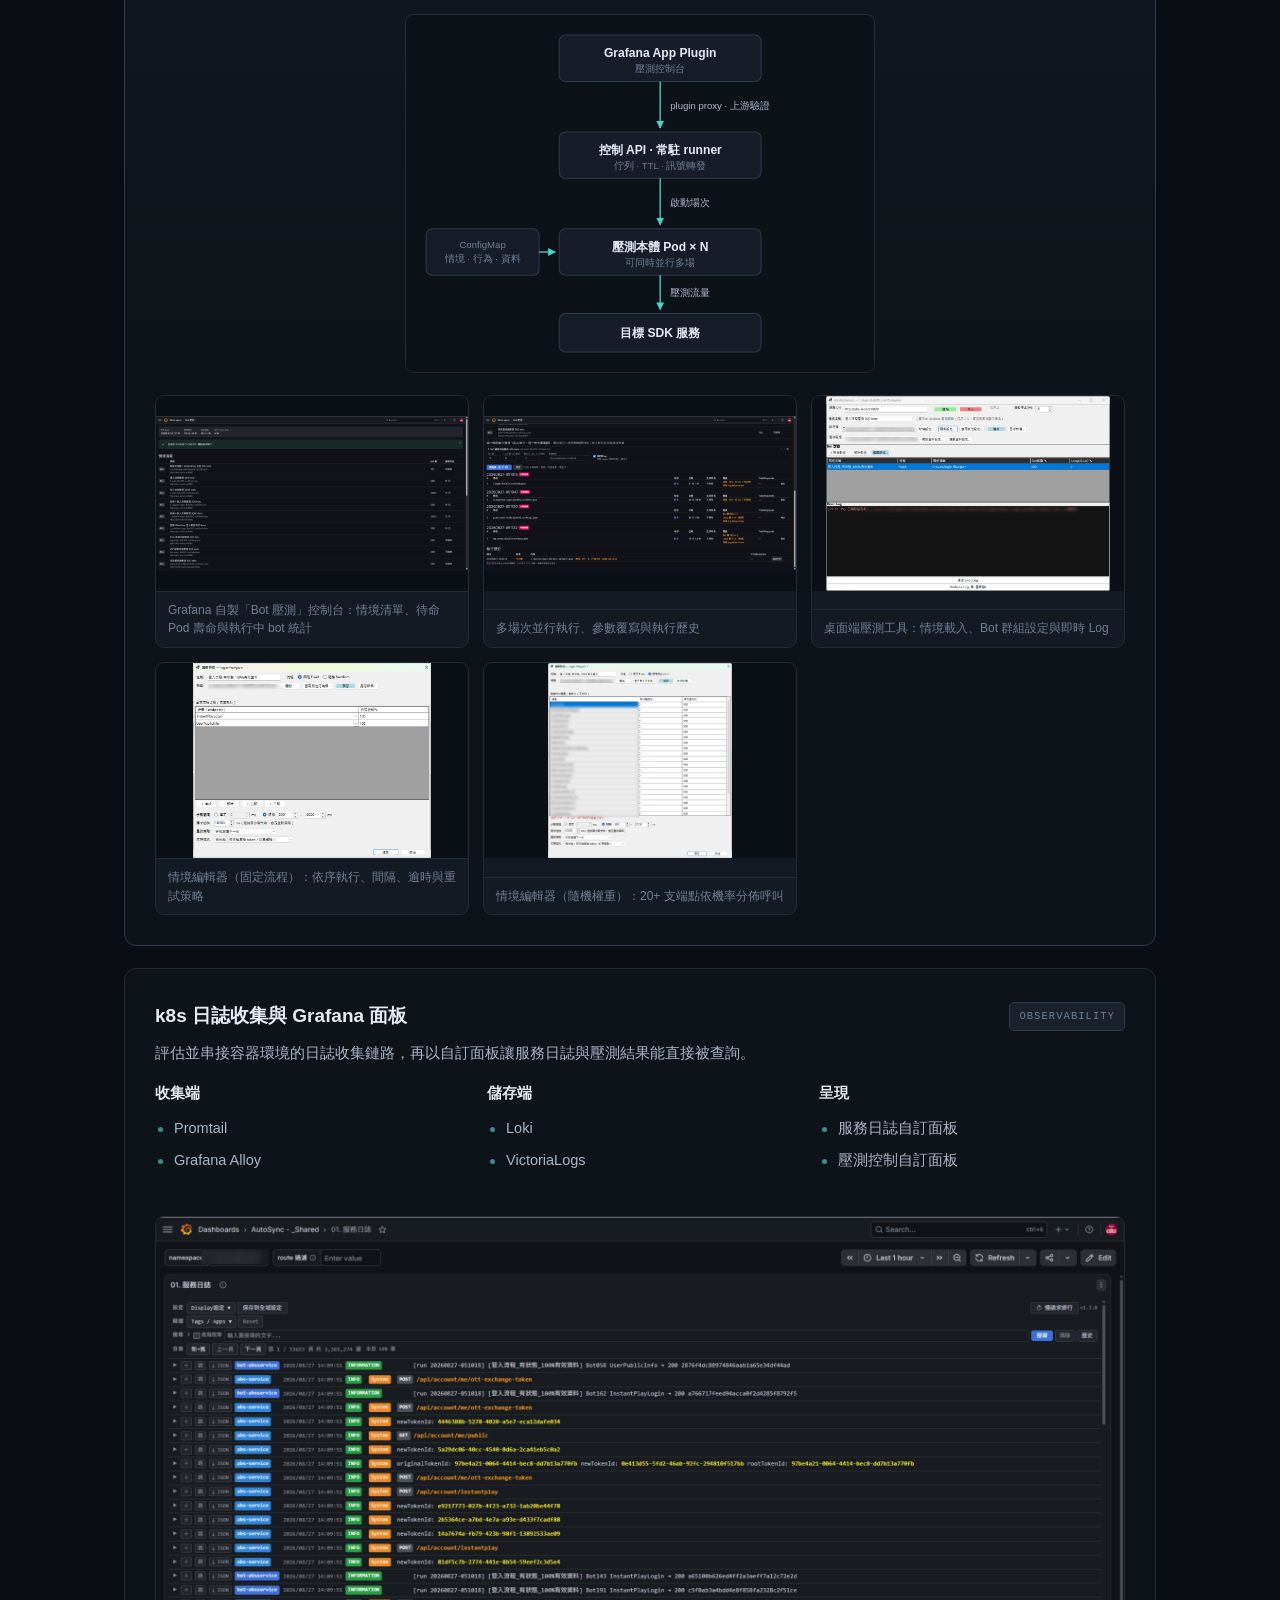
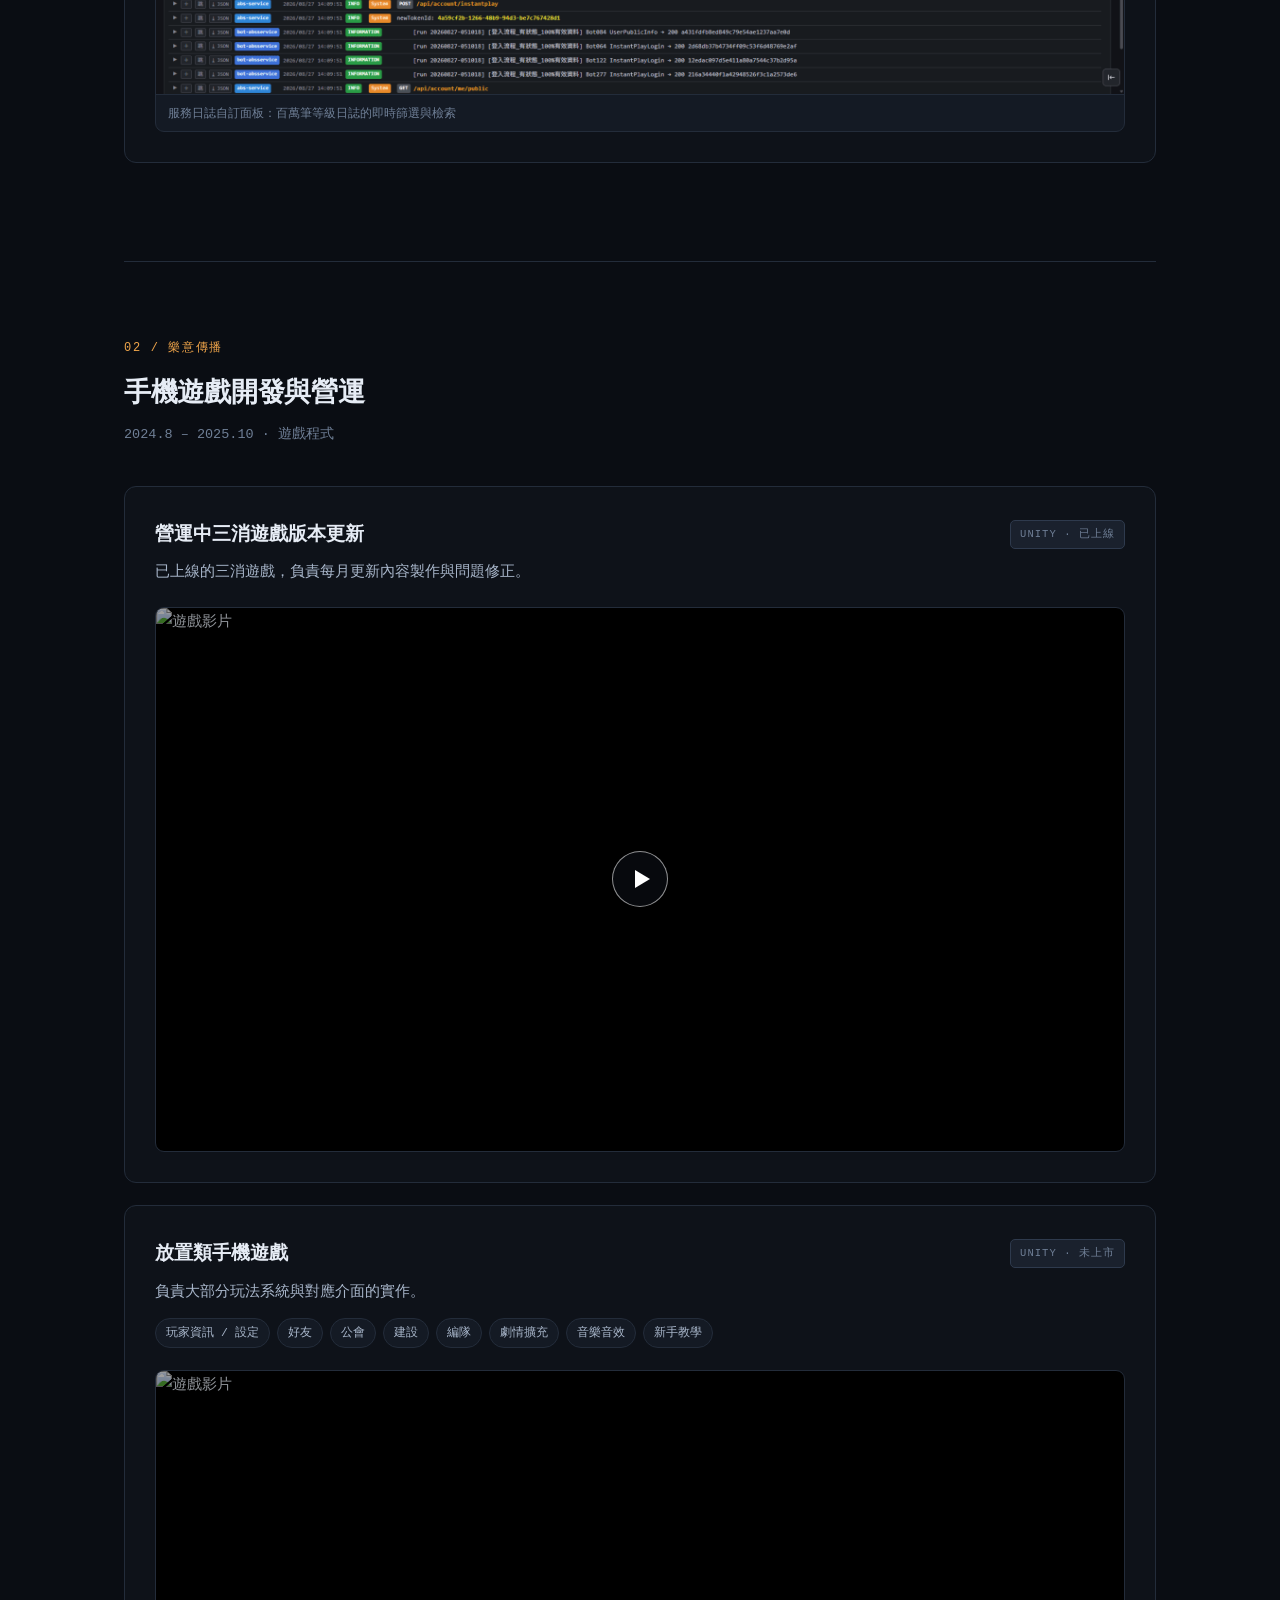
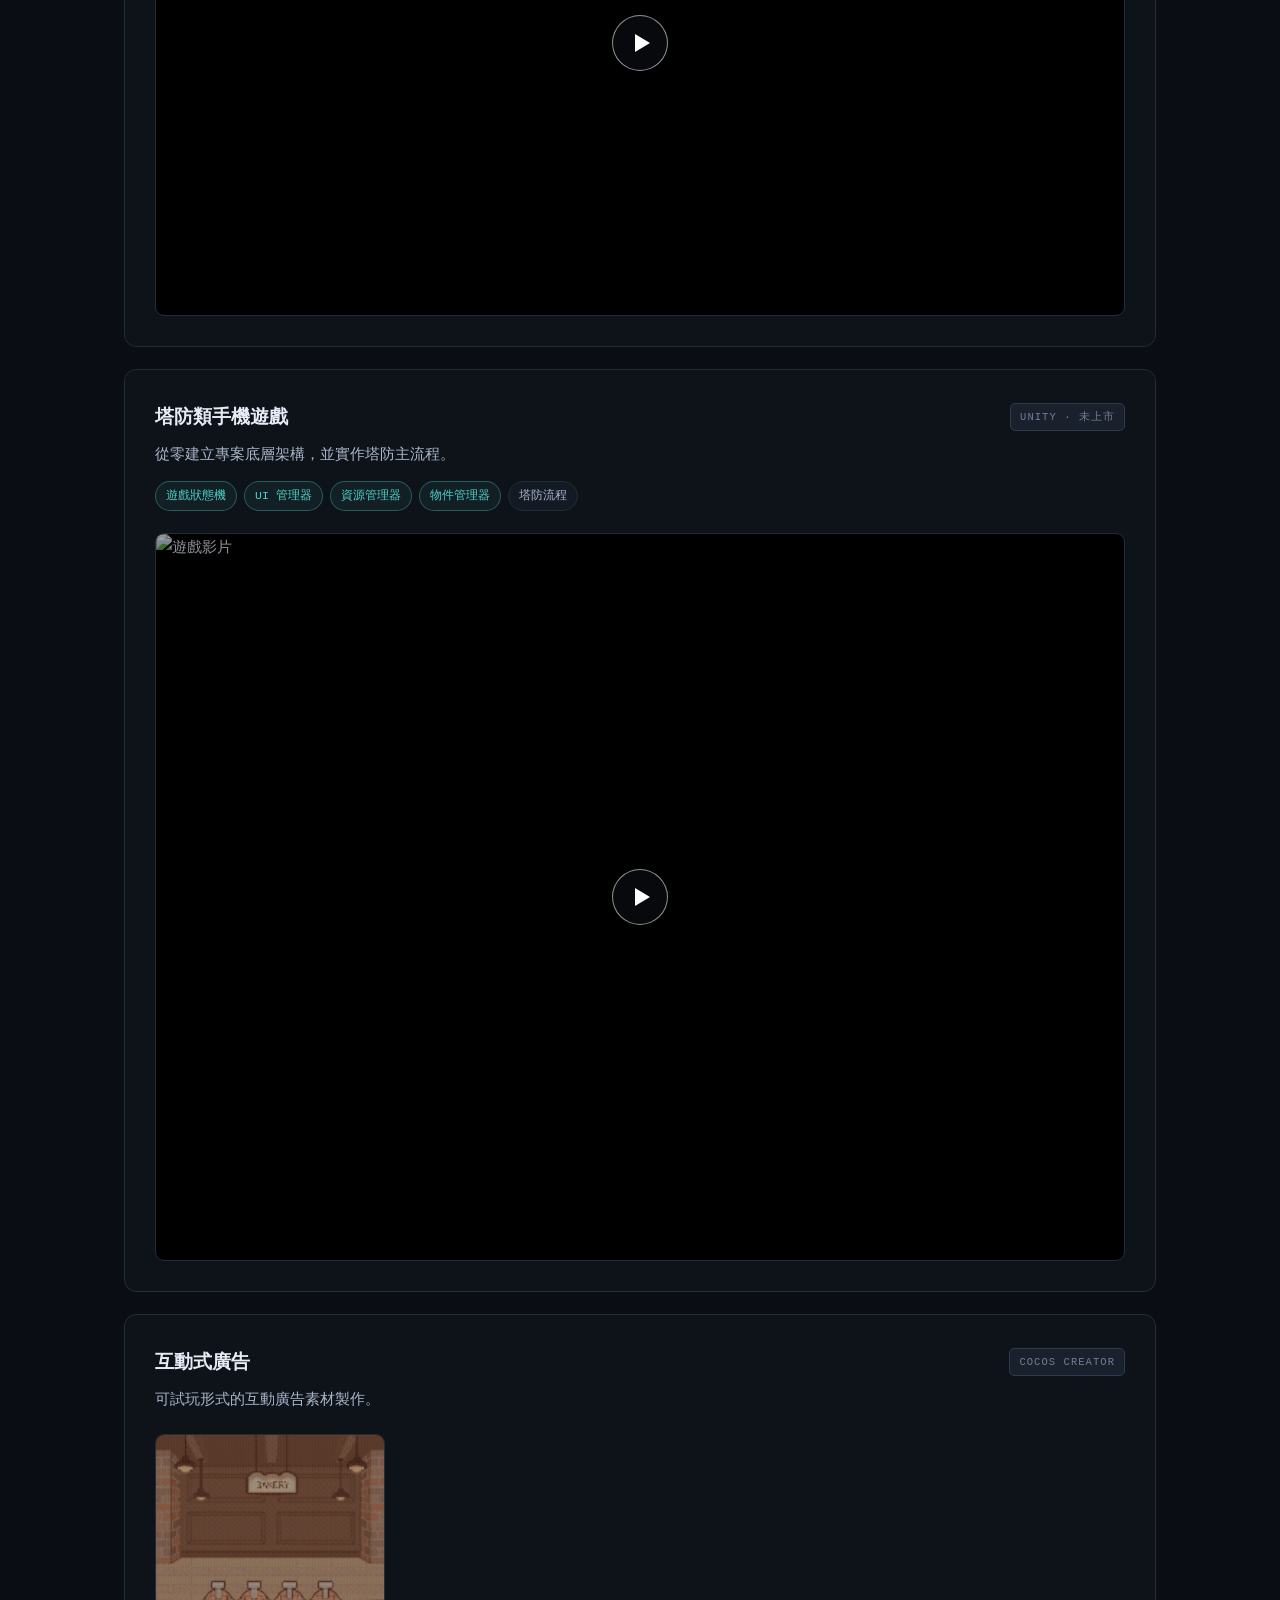
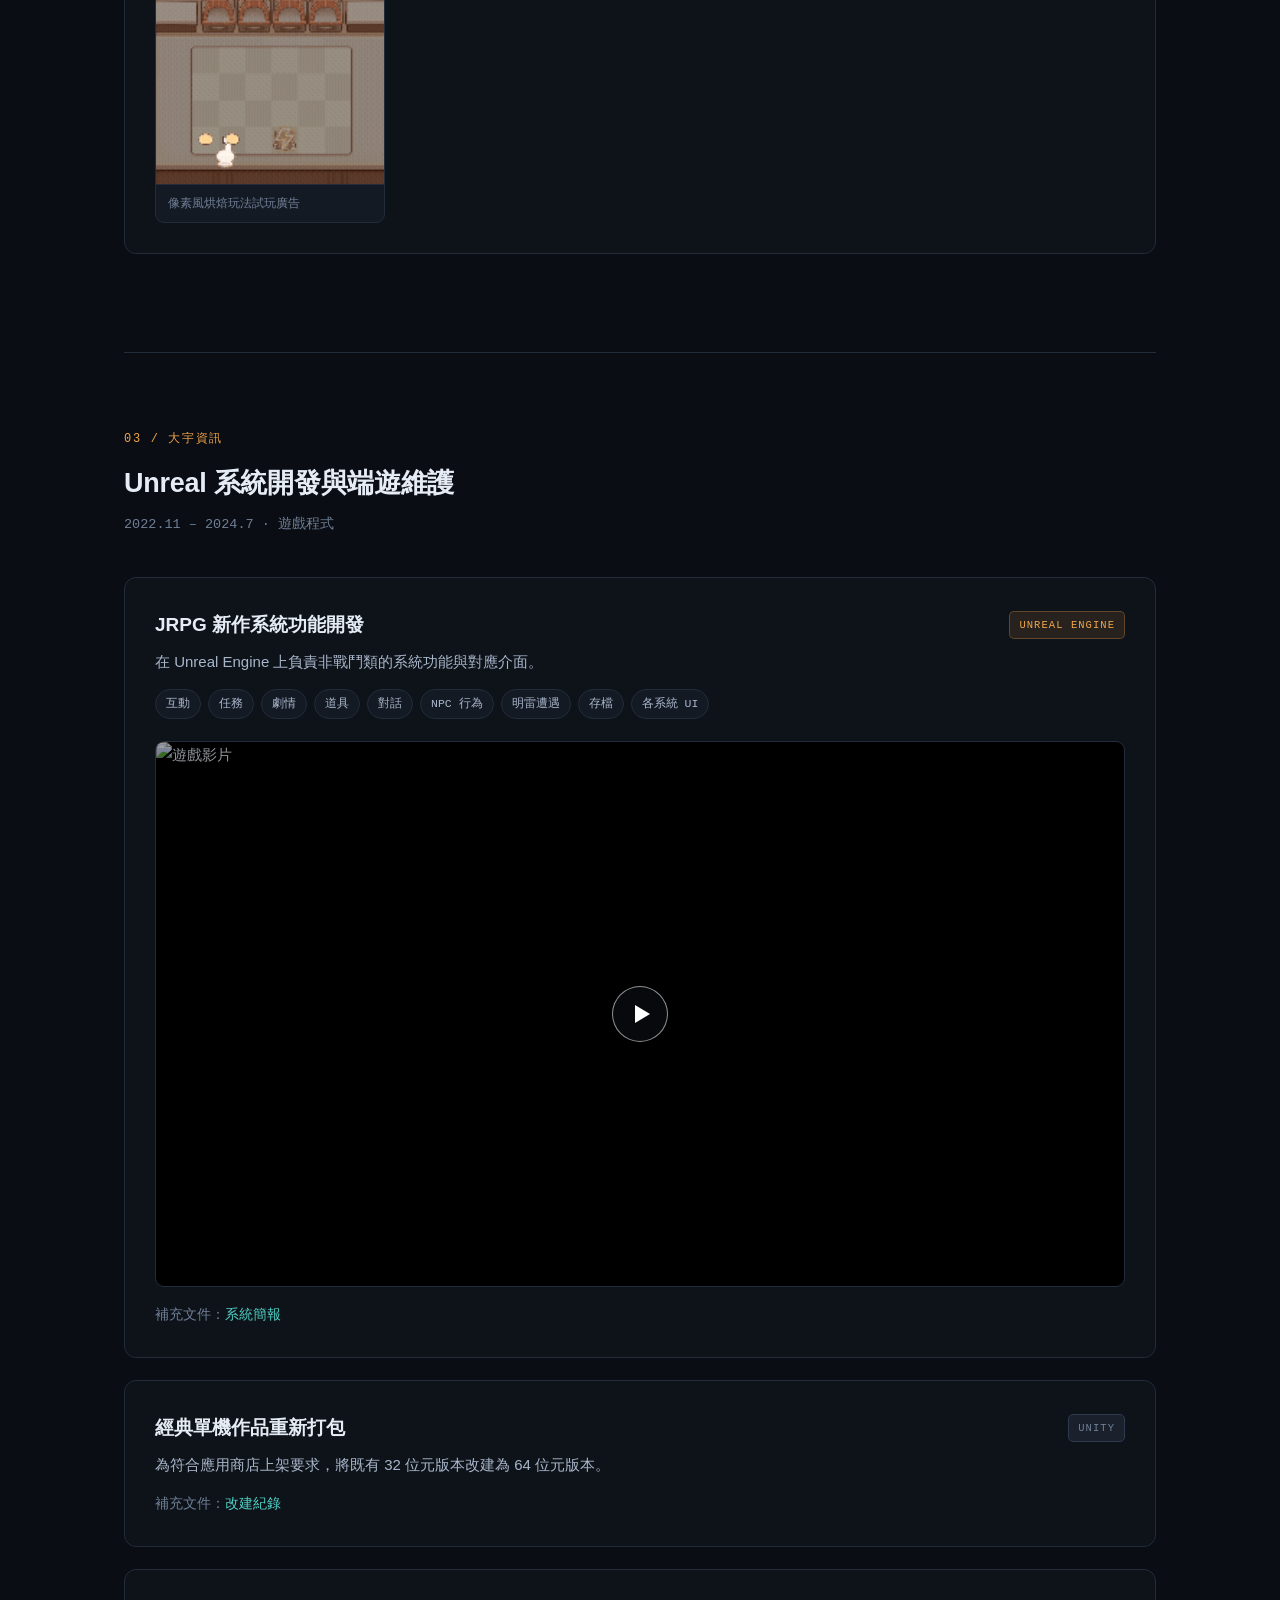
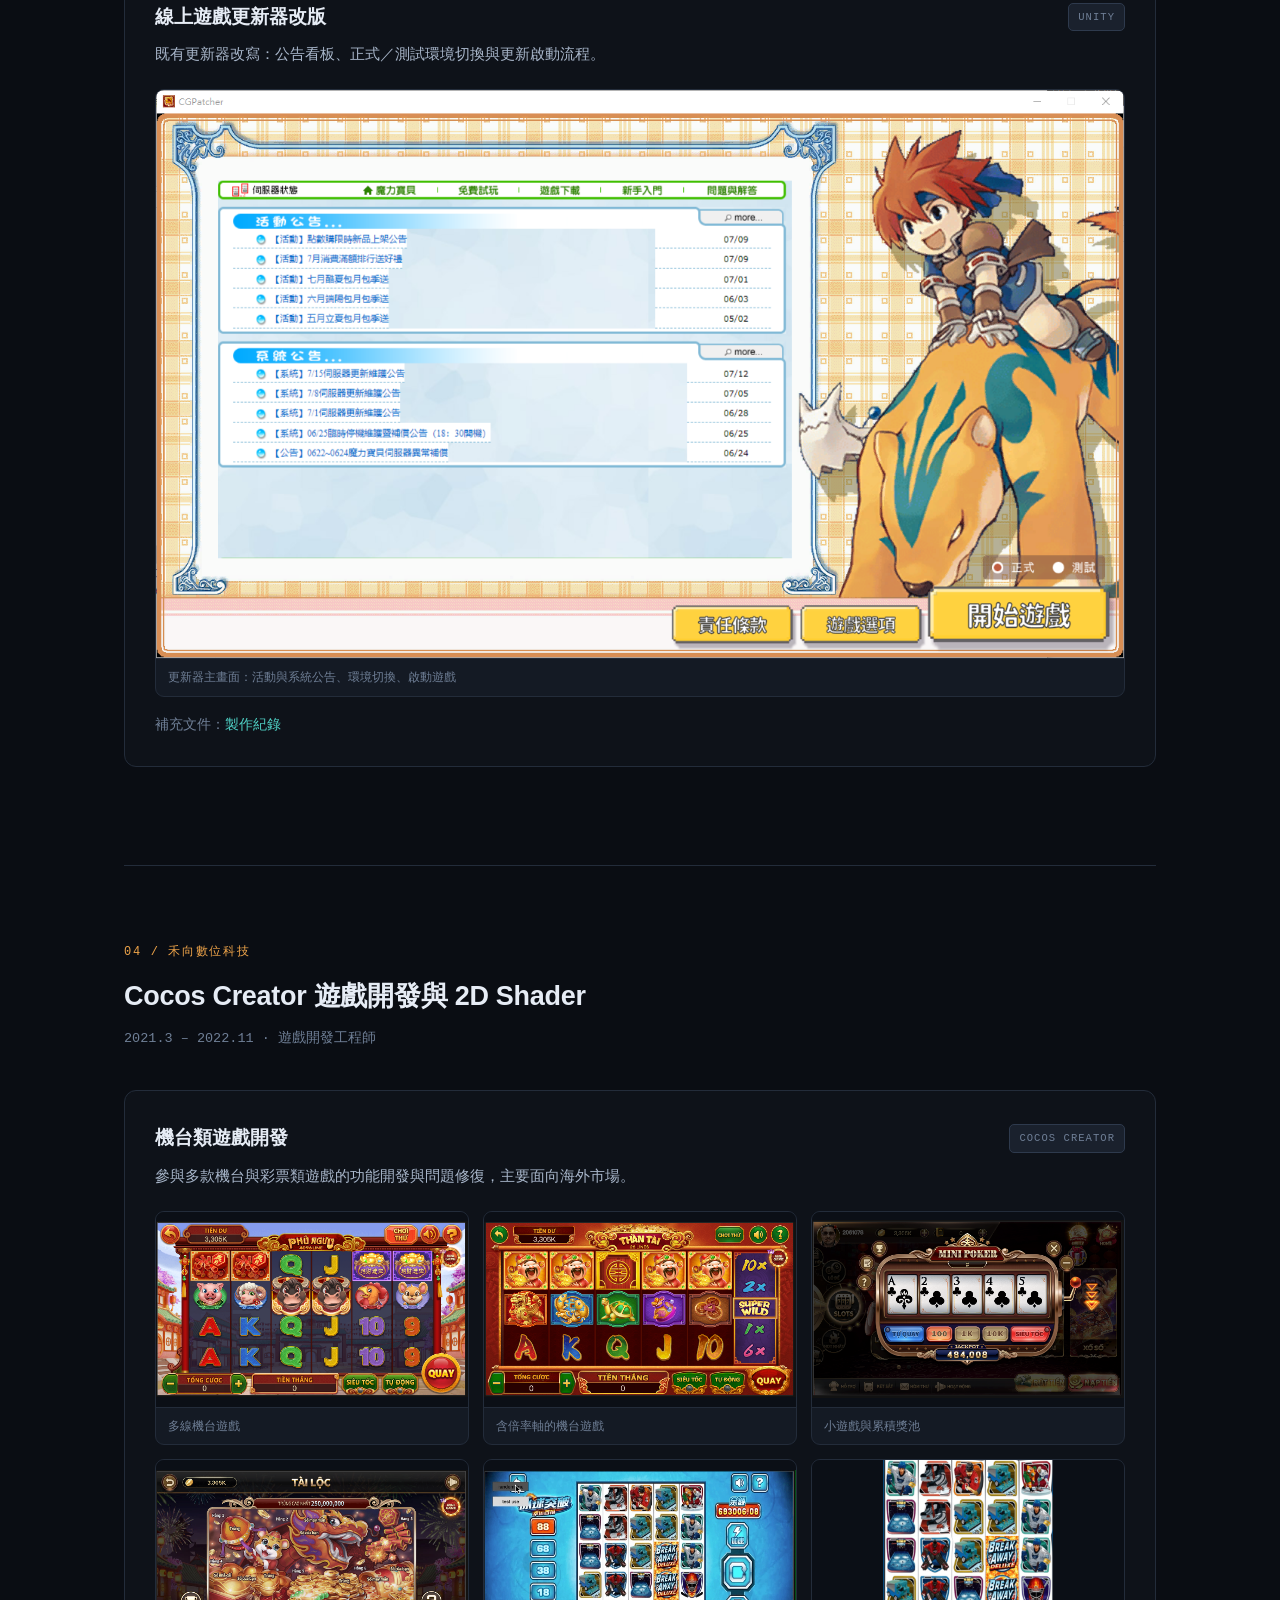
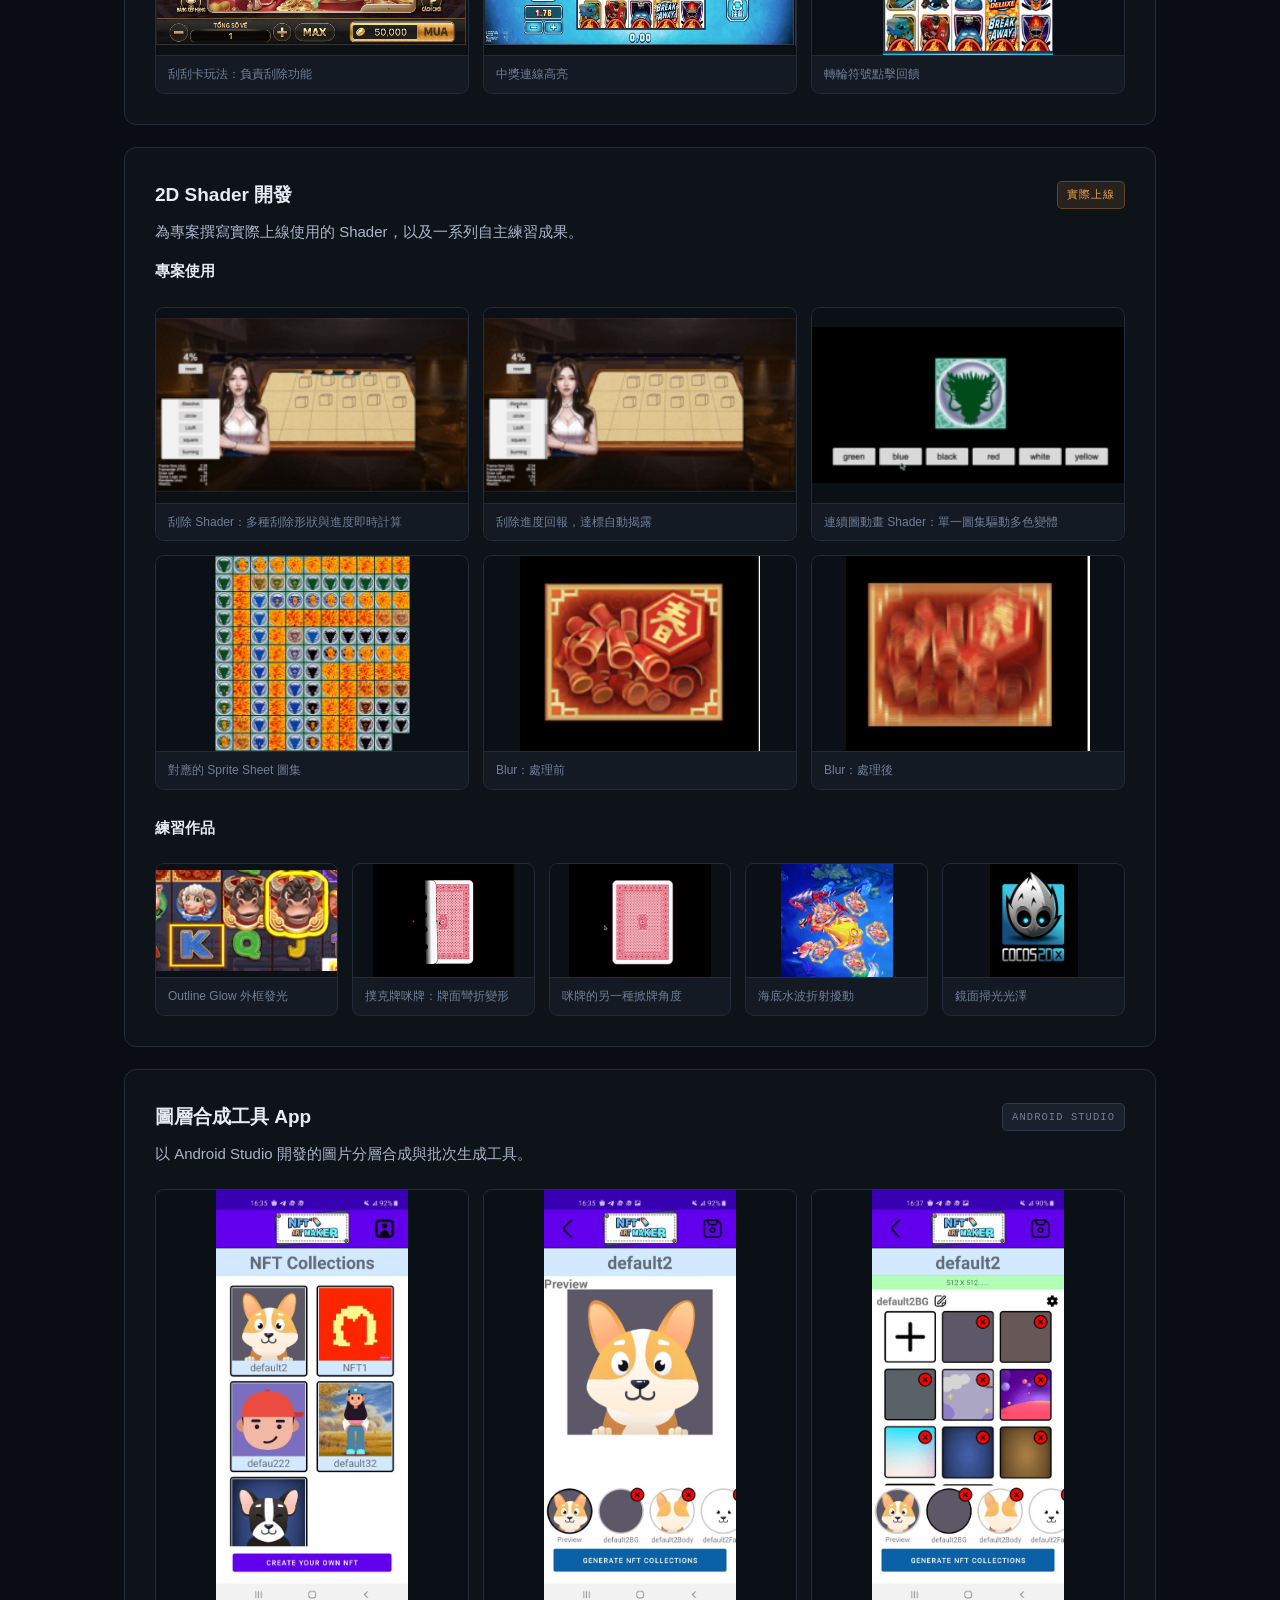
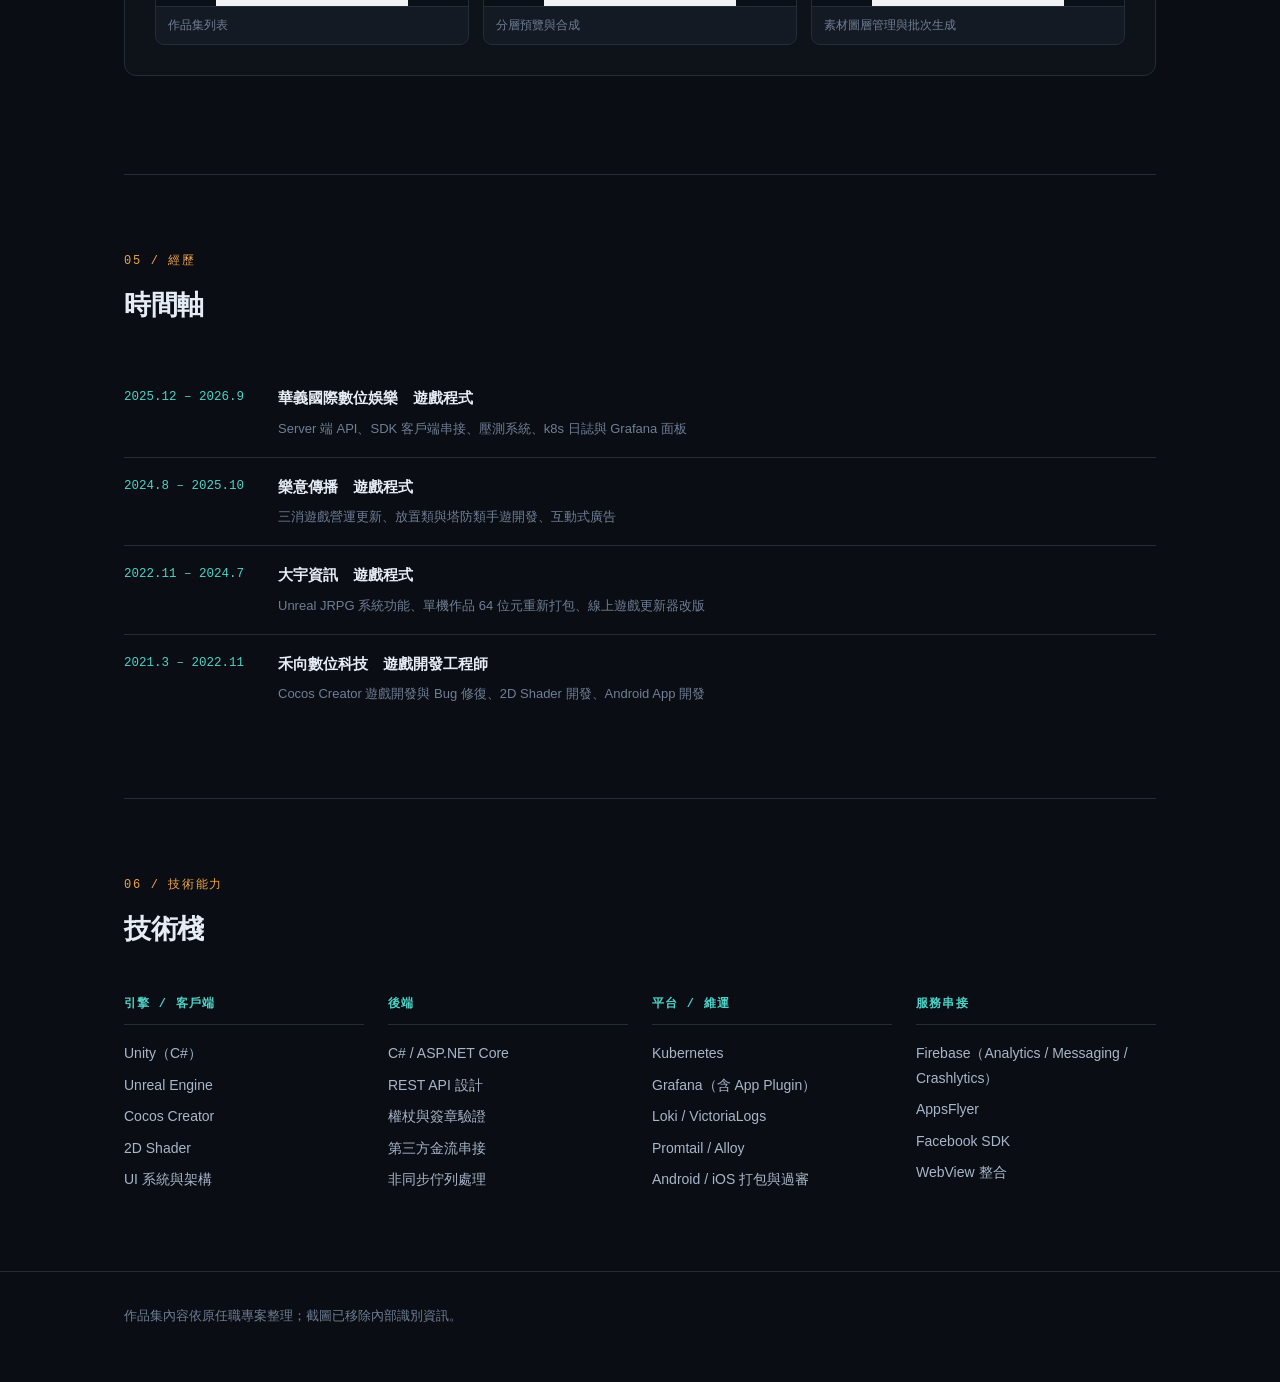
==== commit 90214df2: "華義區塊順序改為 Server API、客戶端、壓測、k8s；後端 .NET 改標 ASP.NET Core Co-Authored-By: Claude Opus 5 <noreply@anthro" ====
--- a/index.html
+++ b/index.html
@@ -4,7 +4,7 @@
 <meta charset="utf-8">
 <meta name="viewport" content="width=device-width, initial-scale=1">
 <title>遊戲程式作品集</title>
-<meta name="description" content="Unity / Unreal / Cocos Creator 客戶端開發，.NET 後端 SDK 與服務，k8s 可觀測性。2021–2026 作品集。">
+<meta name="description" content="Unity / Unreal / Cocos Creator 客戶端開發，ASP.NET Core 後端 SDK 與服務，k8s 可觀測性。2021–2026 作品集。">
 <link rel="stylesheet" href="style.css">
 </head>
 <body>
@@ -41,7 +41,7 @@
   <h1>遊戲程式：從客戶端到後端<br>與線上維運</h1>
   <p class="lede">
     五年間橫跨 Unity、Unreal Engine 與 Cocos Creator 的客戶端開發，
-    以及 .NET 後端 SDK 服務、k8s 上的壓測系統與可觀測性建置。
+    以及 ASP.NET Core 後端 SDK 服務、k8s 上的壓測系統與可觀測性建置。
     以下依時間順序，由近至遠。
   </p>
 </header>
@@ -53,107 +53,16 @@
     <div class="sec-meta">2025.12 – 2026.9 · 遊戲程式</div>
   </div>
 
-  <!-- ===== 壓測系統（主打） ===== -->
-  <div class="proj hero-proj">
-    <div class="proj-top">
-      <div style="flex:1;min-width:260px">
-        <h3>SDK 壓測系統</h3>
-        <p class="summary" style="margin-bottom:0">
-          為 SDK 後端服務自建的一整套壓測工具鏈：桌面工具設計壓測情境，
-          Grafana 自製 App Plugin 直接當控制台，壓測本體以 Pod 形式在 k8s 上依需求啟動、多場並行。
-        </p>
-      </div>
-      <span class="badge">自建工具鏈</span>
-    </div>
-
-    <div class="chips">
-      <span class="chip hi">多場次並行</span>
-      <span class="chip">C# / .NET</span>
-      <span class="chip">Kubernetes</span>
-      <span class="chip">Grafana App Plugin</span>
-      <span class="chip">WinForms</span>
-    </div>
-
-    <div class="cols" style="margin-bottom:6px">
-      <div>
-        <h4>情境設計</h4>
-        <ul class="pts">
-          <li><b>固定流程</b>：依序執行指定端點，模擬完整業務流</li>
-          <li><b>隨機權重</b>：20+ 支端點依機率分佈隨機呼叫</li>
-          <li><b>有狀態模式</b>：沿流程累積 token 與訂單編號，貼近真實串接行為</li>
-          <li>步驟間隔隨機化、請求逾時與失敗重試策略可調</li>
-        </ul>
-      </div>
-      <div>
-        <h4>執行與控制</h4>
-        <ul class="pts">
-          <li><b>待命 Pod</b>：常駐 runner 提供控制 API，管理佇列、TTL 與 SIGTERM 轉發</li>
-          <li><b>參數覆寫</b>：同一份情境可調整 bot 數與迴圈次數重複掛載</li>
-          <li>情境／行為檔／測試資料以 ConfigMap 掛載，不需重建映像</li>
-          <li>執行歷史與即時狀態直接呈現在 Grafana 面板</li>
-        </ul>
-      </div>
-    </div>
-
-    <div class="api-svg" style="margin:8px auto 4px;max-width:470px">
-      <svg viewBox="0 0 440 330" role="img" aria-label="壓測系統架構圖">
-        
-        <g fill="#161d29" stroke="#2e3a4d" stroke-width="1">
-          <rect x="140" y="8"   width="200" height="46" rx="6"/>
-          <rect x="140" y="104" width="200" height="46" rx="6"/>
-          <rect x="140" y="200" width="200" height="46" rx="6"/>
-          <rect x="140" y="284" width="200" height="38" rx="6"/>
-          <rect x="8"   y="200" width="112" height="46" rx="6"/>
-        </g>
-        <g fill="#e6ecf5" font-size="12" font-weight="600" text-anchor="middle"
-           font-family="-apple-system,BlinkMacSystemFont,'Noto Sans TC',sans-serif">
-          <text x="240" y="30">Grafana App Plugin</text>
-          <text x="240" y="126">控制 API · 常駐 runner</text>
-          <text x="240" y="222">壓測本體 Pod × N</text>
-          <text x="240" y="307">目標 SDK 服務</text>
-        </g>
-        <g fill="#6f7f96" font-size="9.5" text-anchor="middle"
-           font-family="-apple-system,BlinkMacSystemFont,'Noto Sans TC',sans-serif">
-          <text x="240" y="45">壓測控制台</text>
-          <text x="240" y="141">佇列 · TTL · 訊號轉發</text>
-          <text x="240" y="237">可同時並行多場</text>
-          <text x="64"  y="219">ConfigMap</text>
-          <text x="64"  y="233">情境 · 行為 · 資料</text>
-        </g>
-        <g stroke="#4fd1c5" stroke-width="1.3" marker-end="url(#ar)" fill="none">
-          <line x1="240" y1="54"  x2="240" y2="100"/>
-          <line x1="240" y1="150" x2="240" y2="196"/>
-          <line x1="240" y1="246" x2="240" y2="280"/>
-          <line x1="120" y1="223" x2="136" y2="223"/>
-        </g>
-        <g fill="#a8b6ca" font-size="9.5"
-           font-family="-apple-system,BlinkMacSystemFont,'Noto Sans TC',sans-serif">
-          <text x="250" y="81">plugin proxy · 上游驗證</text>
-          <text x="250" y="177">啟動場次</text>
-          <text x="250" y="267">壓測流量</text>
-        </g>
-      </svg>
-    </div>
-
-    <div class="figs g3">
-      <figure><img src="images/img09.png" alt="" loading="lazy"><figcaption>Grafana 自製「Bot 壓測」控制台：情境清單、待命 Pod 壽命與執行中 bot 統計</figcaption></figure>
-      <figure><img src="images/img10.png" alt="" loading="lazy"><figcaption>多場次並行執行、參數覆寫與執行歷史</figcaption></figure>
-      <figure><img src="images/img04.png" alt="" loading="lazy"><figcaption>桌面端壓測工具：情境載入、Bot 群組設定與即時 Log</figcaption></figure>
-      <figure><img src="images/img05.png" alt="" loading="lazy"><figcaption>情境編輯器（固定流程）：依序執行、間隔、逾時與重試策略</figcaption></figure>
-      <figure><img src="images/img06.png" alt="" loading="lazy"><figcaption>情境編輯器（隨機權重）：20+ 支端點依機率分佈呼叫</figcaption></figure>
-    </div>
-  </div>
-
   <!-- ===== Server 端 API ===== -->
   <div class="proj">
     <div class="proj-top">
       <div style="flex:1;min-width:260px">
         <h3>SDK Server 端 API</h3>
         <p class="summary" style="margin-bottom:0">
-          以 C# / .NET 新寫的三組後端流程，涵蓋跨情境登入憑證、推播派送與第三方金流派獎。
-        </p>
-      </div>
-      <span class="badge warm">C# / .NET</span>
+          以 C# / ASP.NET Core 新寫的三組後端流程，涵蓋跨情境登入憑證、推播派送與第三方金流派獎。
+        </p>
+      </div>
+      <span class="badge warm">C# / ASP.NET Core</span>
     </div>
 
     <div class="api-grid">
@@ -343,6 +252,97 @@
     </ul>
   </div>
 
+  <!-- ===== 壓測系統（主打） ===== -->
+  <div class="proj hero-proj">
+    <div class="proj-top">
+      <div style="flex:1;min-width:260px">
+        <h3>SDK 壓測系統</h3>
+        <p class="summary" style="margin-bottom:0">
+          為 SDK 後端服務自建的一整套壓測工具鏈：桌面工具設計壓測情境，
+          Grafana 自製 App Plugin 直接當控制台，壓測本體以 Pod 形式在 k8s 上依需求啟動、多場並行。
+        </p>
+      </div>
+      <span class="badge">自建工具鏈</span>
+    </div>
+
+    <div class="chips">
+      <span class="chip hi">多場次並行</span>
+      <span class="chip">C# / .NET</span>
+      <span class="chip">Kubernetes</span>
+      <span class="chip">Grafana App Plugin</span>
+      <span class="chip">WinForms</span>
+    </div>
+
+    <div class="cols" style="margin-bottom:6px">
+      <div>
+        <h4>情境設計</h4>
+        <ul class="pts">
+          <li><b>固定流程</b>：依序執行指定端點，模擬完整業務流</li>
+          <li><b>隨機權重</b>：20+ 支端點依機率分佈隨機呼叫</li>
+          <li><b>有狀態模式</b>：沿流程累積 token 與訂單編號，貼近真實串接行為</li>
+          <li>步驟間隔隨機化、請求逾時與失敗重試策略可調</li>
+        </ul>
+      </div>
+      <div>
+        <h4>執行與控制</h4>
+        <ul class="pts">
+          <li><b>待命 Pod</b>：常駐 runner 提供控制 API，管理佇列、TTL 與 SIGTERM 轉發</li>
+          <li><b>參數覆寫</b>：同一份情境可調整 bot 數與迴圈次數重複掛載</li>
+          <li>情境／行為檔／測試資料以 ConfigMap 掛載，不需重建映像</li>
+          <li>執行歷史與即時狀態直接呈現在 Grafana 面板</li>
+        </ul>
+      </div>
+    </div>
+
+    <div class="api-svg" style="margin:8px auto 4px;max-width:470px">
+      <svg viewBox="0 0 440 330" role="img" aria-label="壓測系統架構圖">
+        
+        <g fill="#161d29" stroke="#2e3a4d" stroke-width="1">
+          <rect x="140" y="8"   width="200" height="46" rx="6"/>
+          <rect x="140" y="104" width="200" height="46" rx="6"/>
+          <rect x="140" y="200" width="200" height="46" rx="6"/>
+          <rect x="140" y="284" width="200" height="38" rx="6"/>
+          <rect x="8"   y="200" width="112" height="46" rx="6"/>
+        </g>
+        <g fill="#e6ecf5" font-size="12" font-weight="600" text-anchor="middle"
+           font-family="-apple-system,BlinkMacSystemFont,'Noto Sans TC',sans-serif">
+          <text x="240" y="30">Grafana App Plugin</text>
+          <text x="240" y="126">控制 API · 常駐 runner</text>
+          <text x="240" y="222">壓測本體 Pod × N</text>
+          <text x="240" y="307">目標 SDK 服務</text>
+        </g>
+        <g fill="#6f7f96" font-size="9.5" text-anchor="middle"
+           font-family="-apple-system,BlinkMacSystemFont,'Noto Sans TC',sans-serif">
+          <text x="240" y="45">壓測控制台</text>
+          <text x="240" y="141">佇列 · TTL · 訊號轉發</text>
+          <text x="240" y="237">可同時並行多場</text>
+          <text x="64"  y="219">ConfigMap</text>
+          <text x="64"  y="233">情境 · 行為 · 資料</text>
+        </g>
+        <g stroke="#4fd1c5" stroke-width="1.3" marker-end="url(#ar)" fill="none">
+          <line x1="240" y1="54"  x2="240" y2="100"/>
+          <line x1="240" y1="150" x2="240" y2="196"/>
+          <line x1="240" y1="246" x2="240" y2="280"/>
+          <line x1="120" y1="223" x2="136" y2="223"/>
+        </g>
+        <g fill="#a8b6ca" font-size="9.5"
+           font-family="-apple-system,BlinkMacSystemFont,'Noto Sans TC',sans-serif">
+          <text x="250" y="81">plugin proxy · 上游驗證</text>
+          <text x="250" y="177">啟動場次</text>
+          <text x="250" y="267">壓測流量</text>
+        </g>
+      </svg>
+    </div>
+
+    <div class="figs g3">
+      <figure><img src="images/img09.png" alt="" loading="lazy"><figcaption>Grafana 自製「Bot 壓測」控制台：情境清單、待命 Pod 壽命與執行中 bot 統計</figcaption></figure>
+      <figure><img src="images/img10.png" alt="" loading="lazy"><figcaption>多場次並行執行、參數覆寫與執行歷史</figcaption></figure>
+      <figure><img src="images/img04.png" alt="" loading="lazy"><figcaption>桌面端壓測工具：情境載入、Bot 群組設定與即時 Log</figcaption></figure>
+      <figure><img src="images/img05.png" alt="" loading="lazy"><figcaption>情境編輯器（固定流程）：依序執行、間隔、逾時與重試策略</figcaption></figure>
+      <figure><img src="images/img06.png" alt="" loading="lazy"><figcaption>情境編輯器（隨機權重）：20+ 支端點依機率分佈呼叫</figcaption></figure>
+    </div>
+  </div>
+
   <!-- ===== 可觀測性 ===== -->
   <div class="proj">
     <div class="proj-top">
@@ -617,7 +617,7 @@
   <div class="tl">
     <div class="tl-row"><div class="tl-when">2025.12 – 2026.9</div>
       <div class="tl-what"><b>華義國際數位娛樂　遊戲程式</b>
-        <span>SDK 客戶端串接、Server 端 API、壓測系統、k8s 日誌與 Grafana 面板</span></div></div>
+        <span>Server 端 API、SDK 客戶端串接、壓測系統、k8s 日誌與 Grafana 面板</span></div></div>
     <div class="tl-row"><div class="tl-when">2024.8 – 2025.10</div>
       <div class="tl-what"><b>樂意傳播　遊戲程式</b>
         <span>三消遊戲營運更新、放置類與塔防類手遊開發、互動式廣告</span></div></div>
@@ -640,7 +640,7 @@
       <li>Unity（C#）</li><li>Unreal Engine</li><li>Cocos Creator</li>
       <li>2D Shader</li><li>UI 系統與架構</li></ul></div>
     <div><h4>後端</h4><ul>
-      <li>C# / .NET</li><li>REST API 設計</li><li>權杖與簽章驗證</li>
+      <li>C# / ASP.NET Core</li><li>REST API 設計</li><li>權杖與簽章驗證</li>
       <li>第三方金流串接</li><li>非同步佇列處理</li></ul></div>
     <div><h4>平台 / 維運</h4><ul>
       <li>Kubernetes</li><li>Grafana（含 App Plugin）</li>
--- a/style.css
+++ b/style.css
@@ -189,3 +189,7 @@
 
 code{font-family:var(--mono);font-size:.88em;padding:1px 5px;border-radius:4px;
   background:var(--panel2);border:1px solid var(--line);color:var(--tx)}
+.soon{border:1px dashed var(--line2);border-radius:10px;background:var(--bg2);
+  min-height:190px;display:flex;flex-direction:column;align-items:center;justify-content:center;
+  gap:4px;padding:36px 20px;text-align:center;color:var(--tx3);font-size:13.5px}
+.soon b{color:var(--tx2);font-size:15px;font-weight:620}
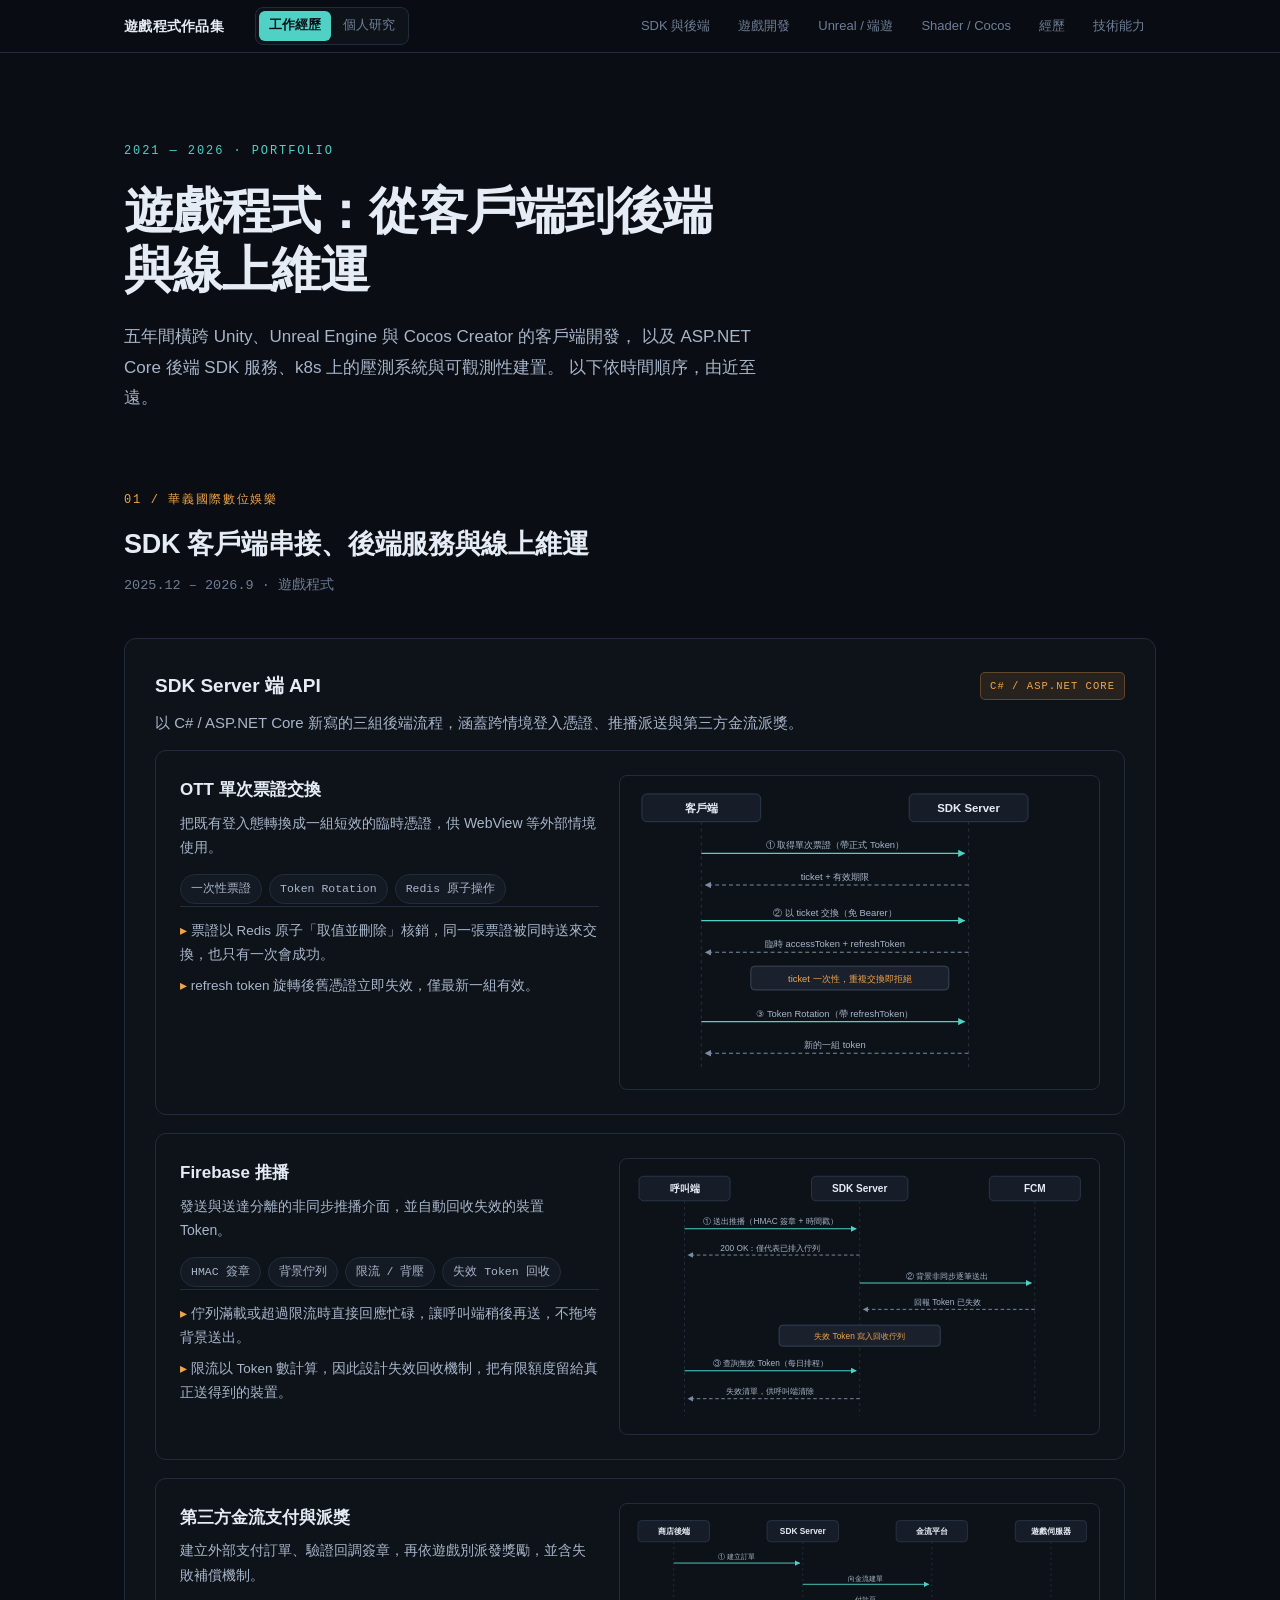
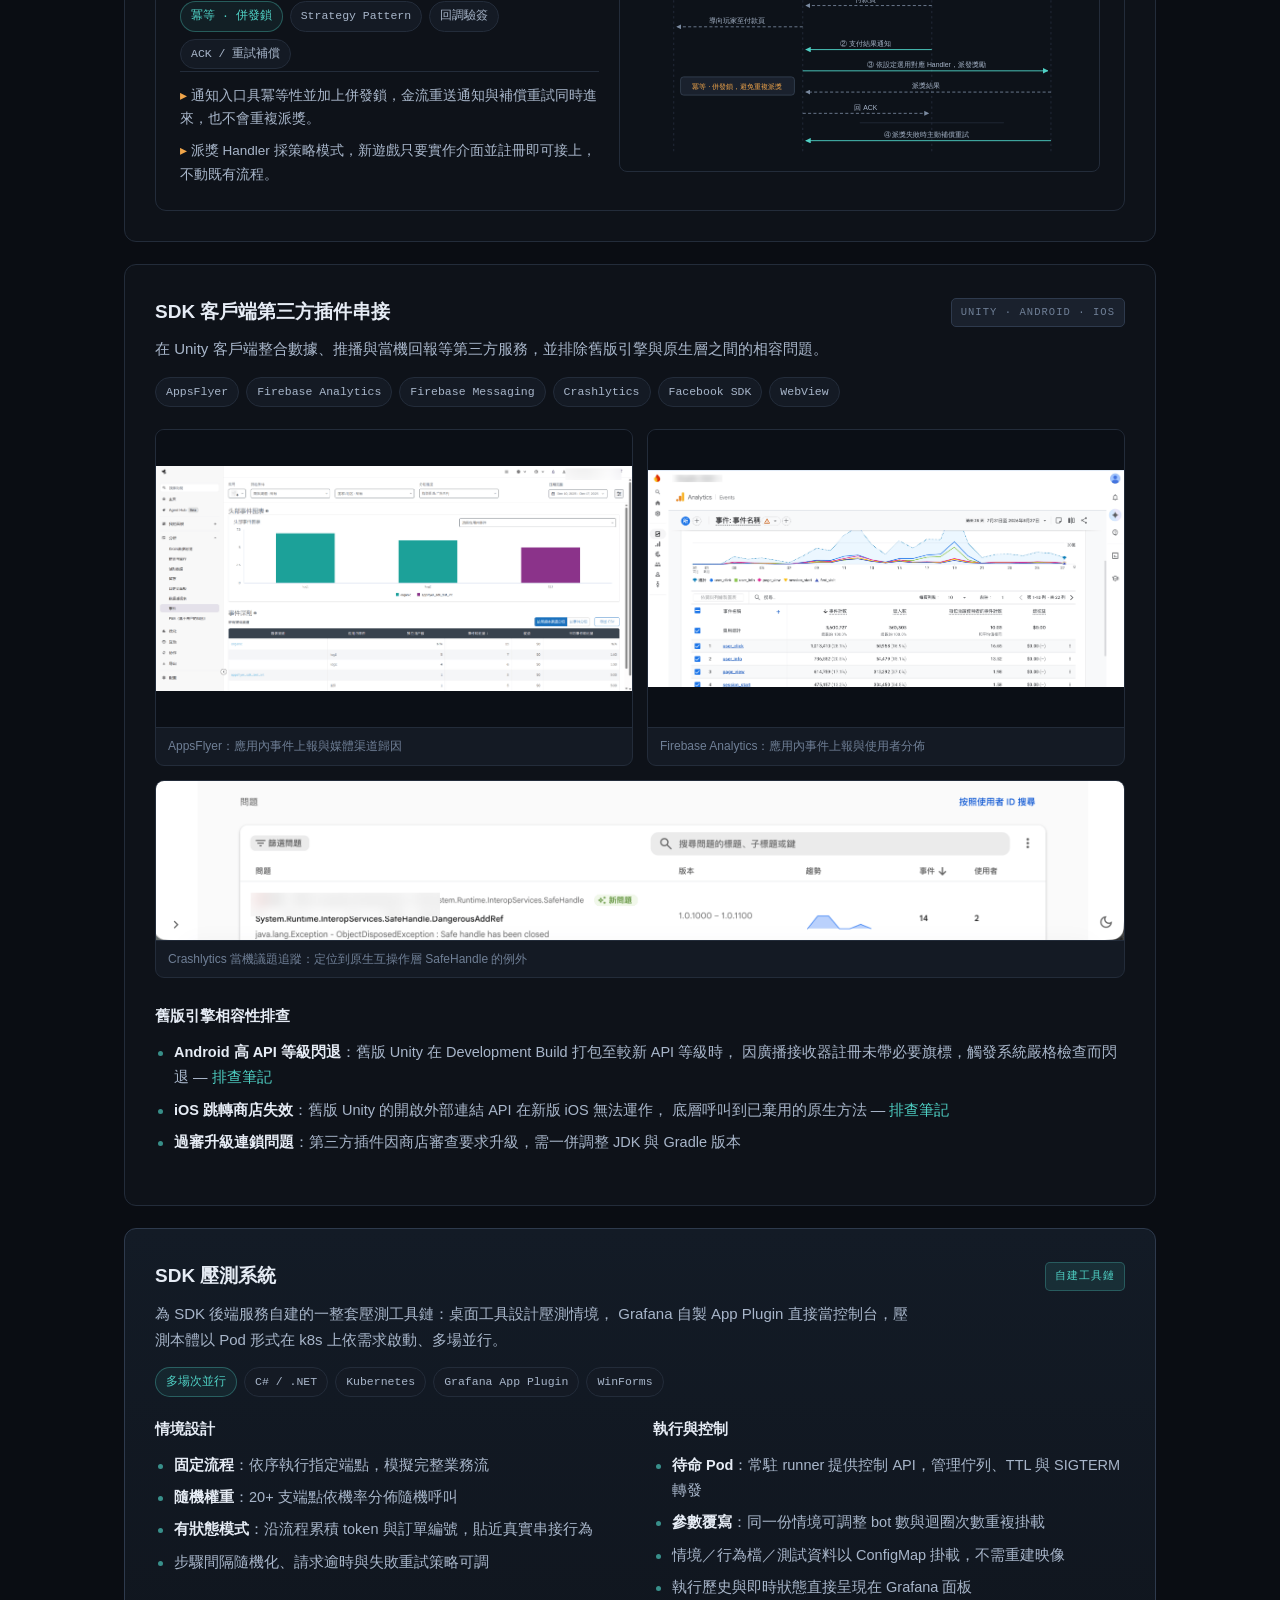
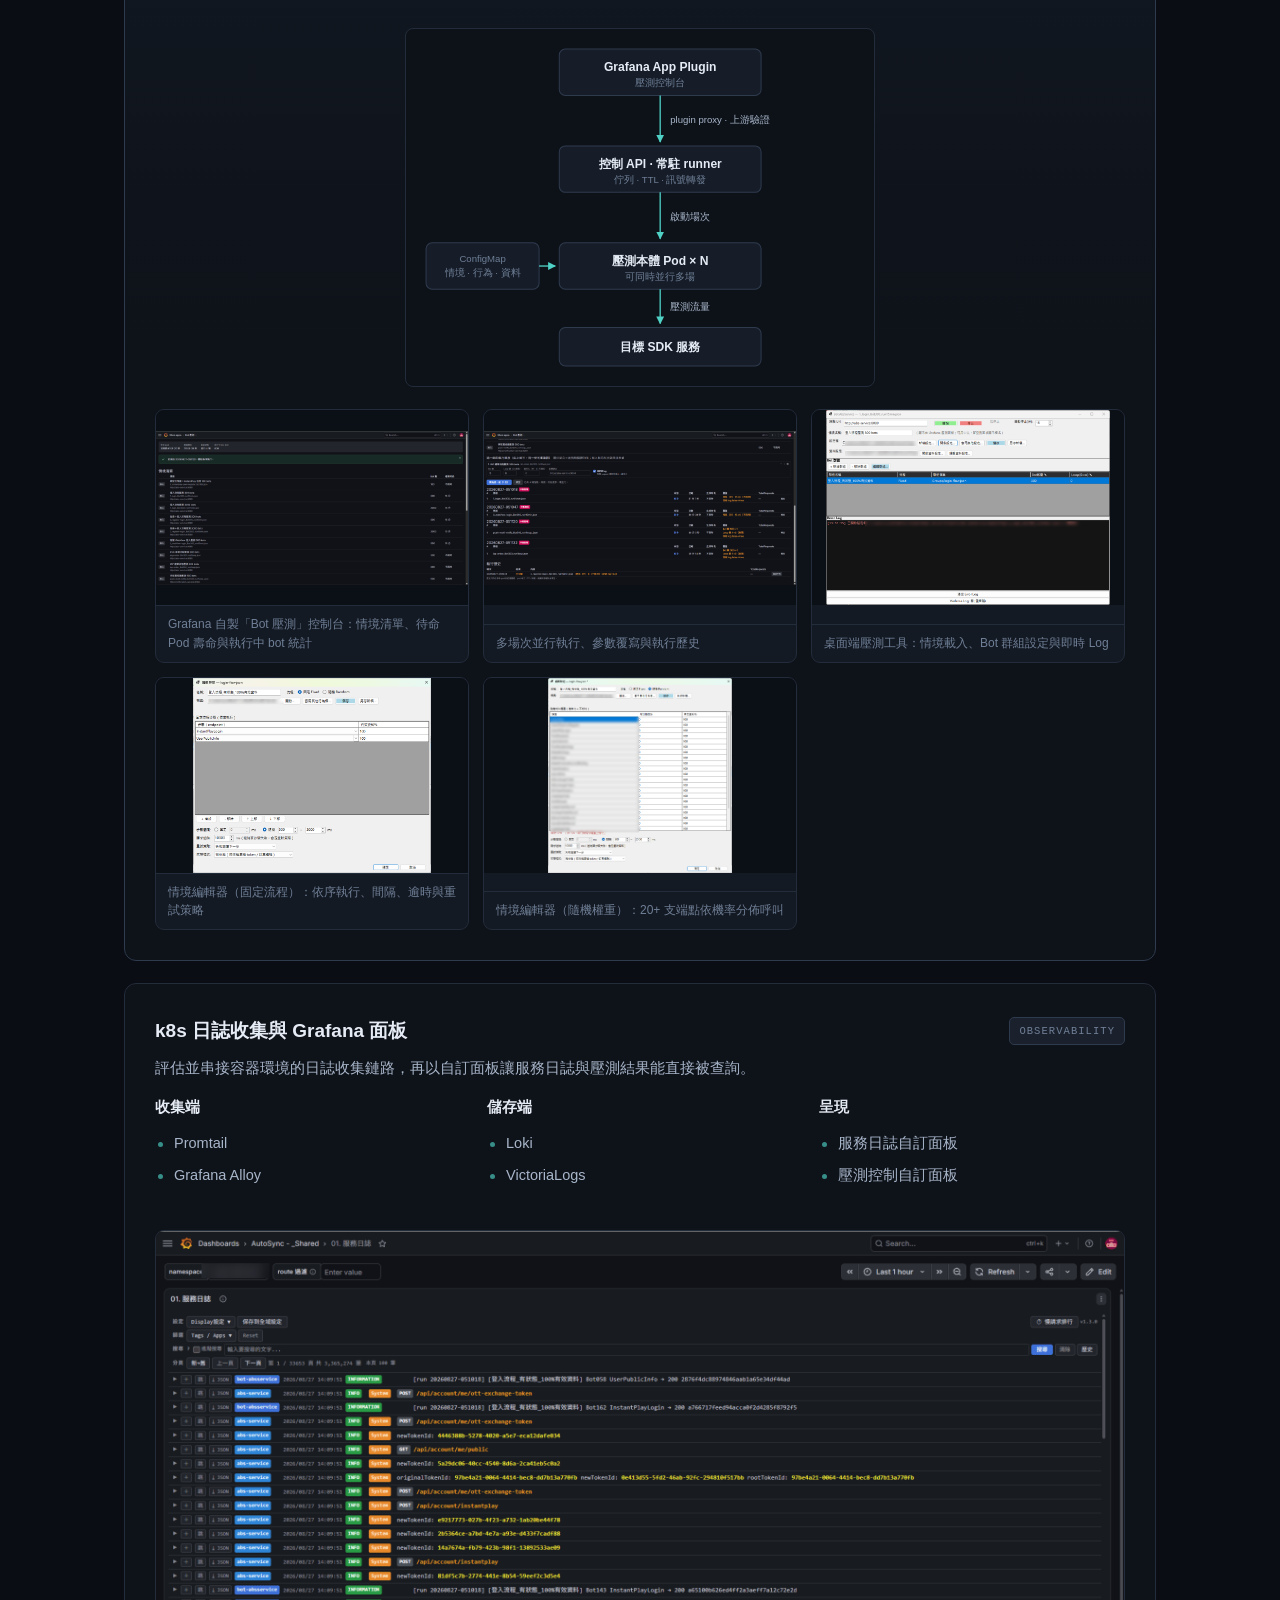
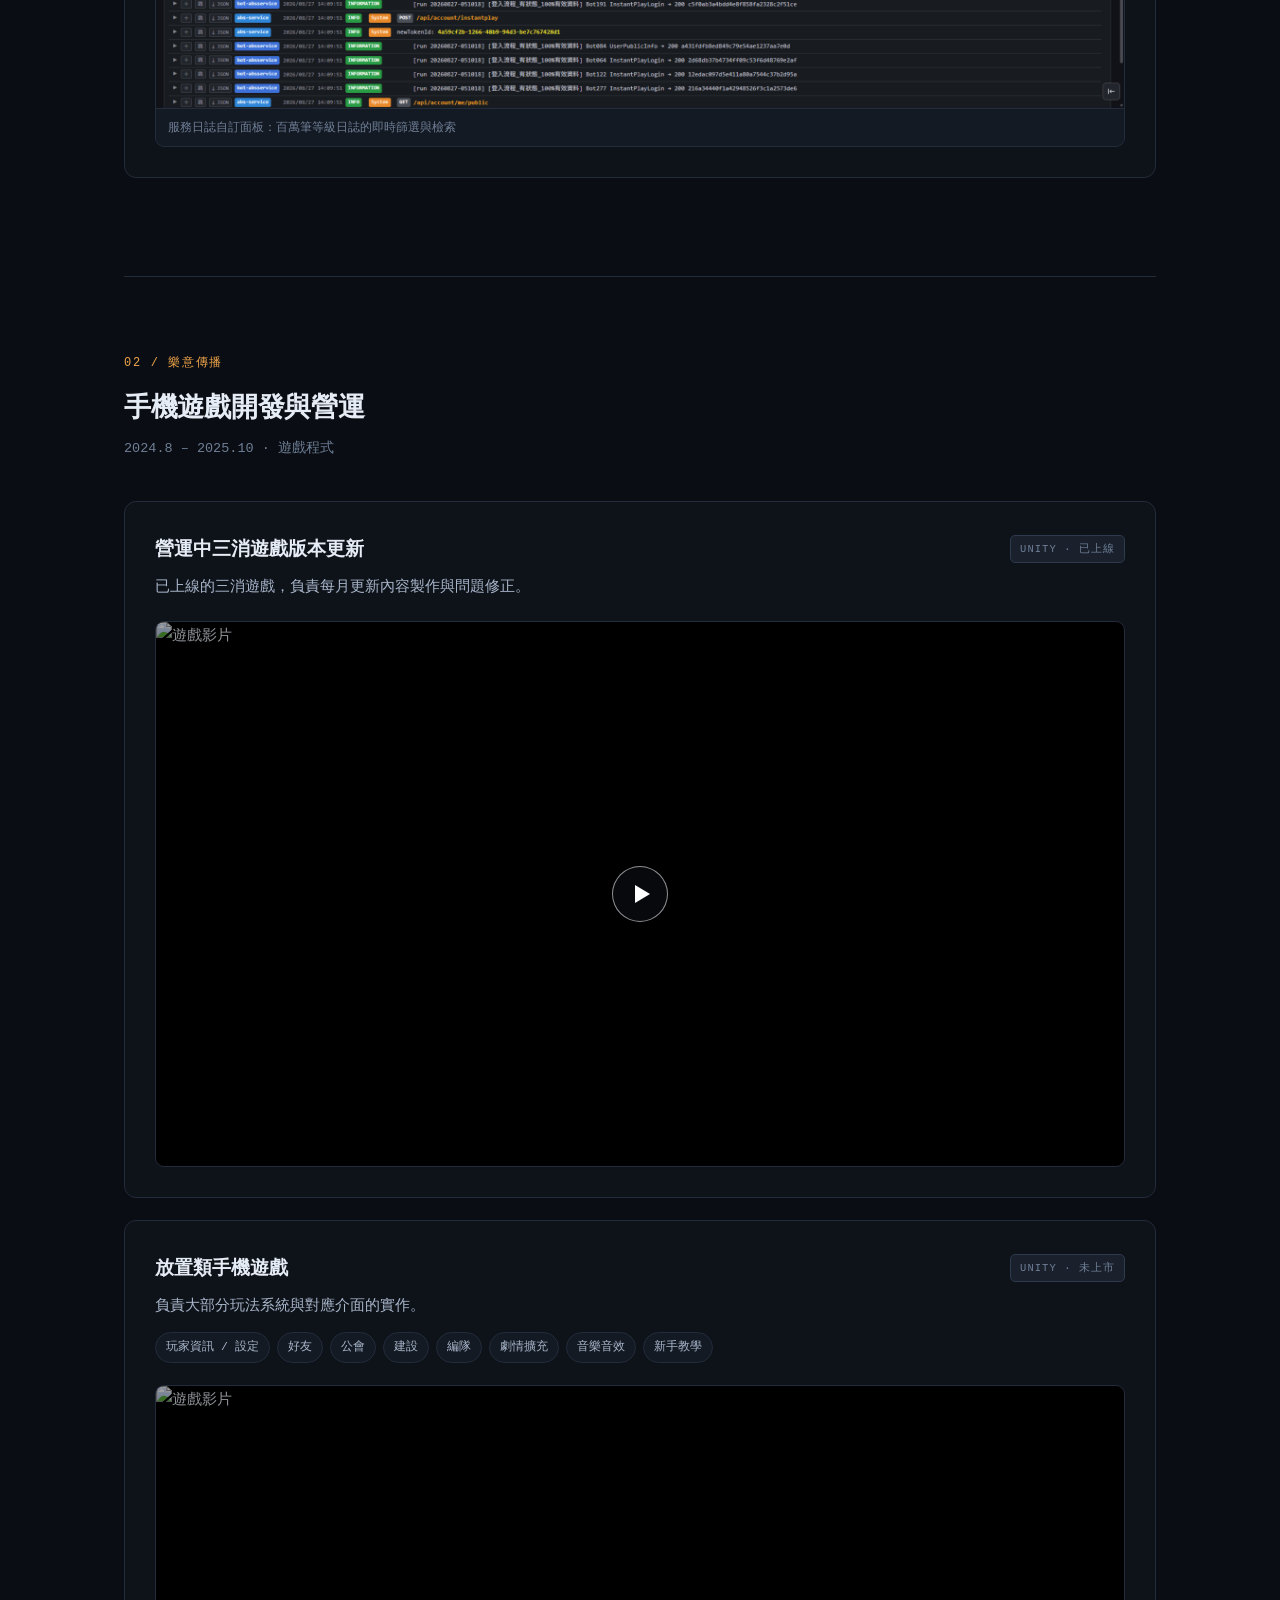
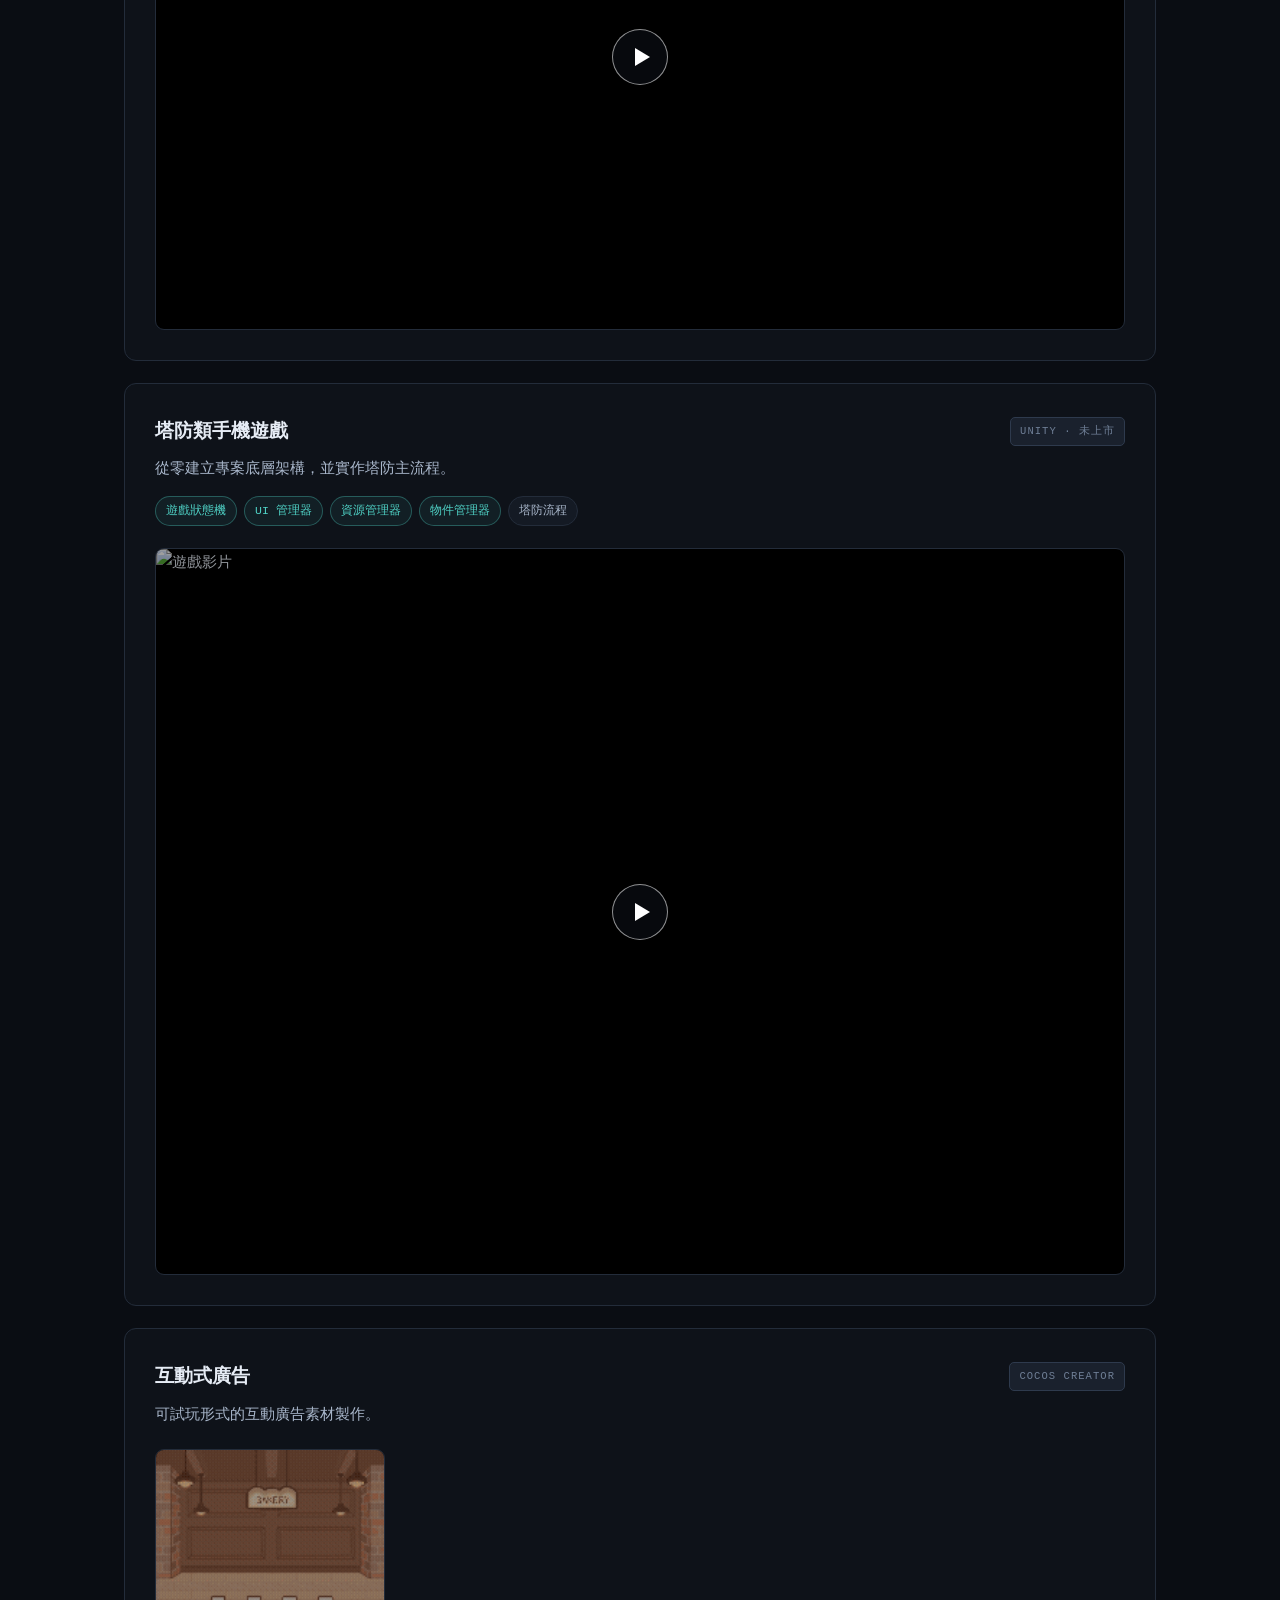
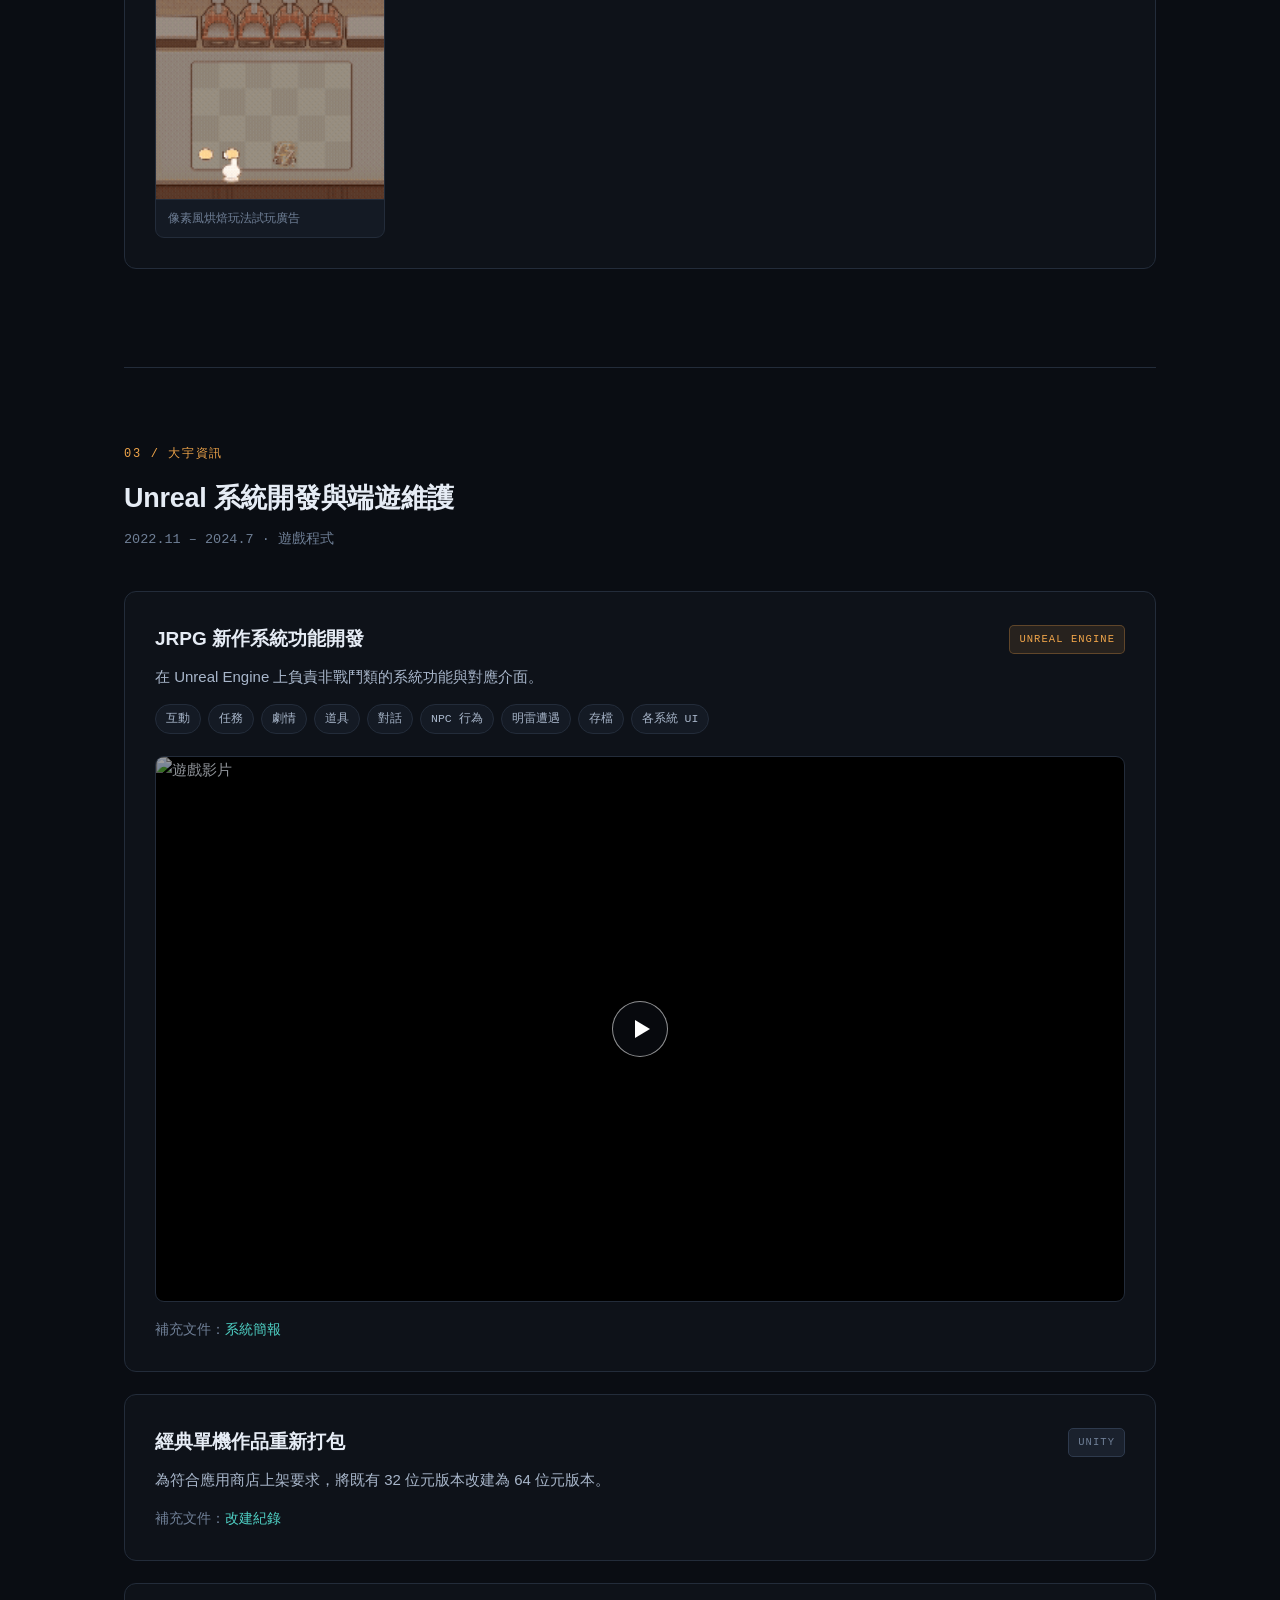
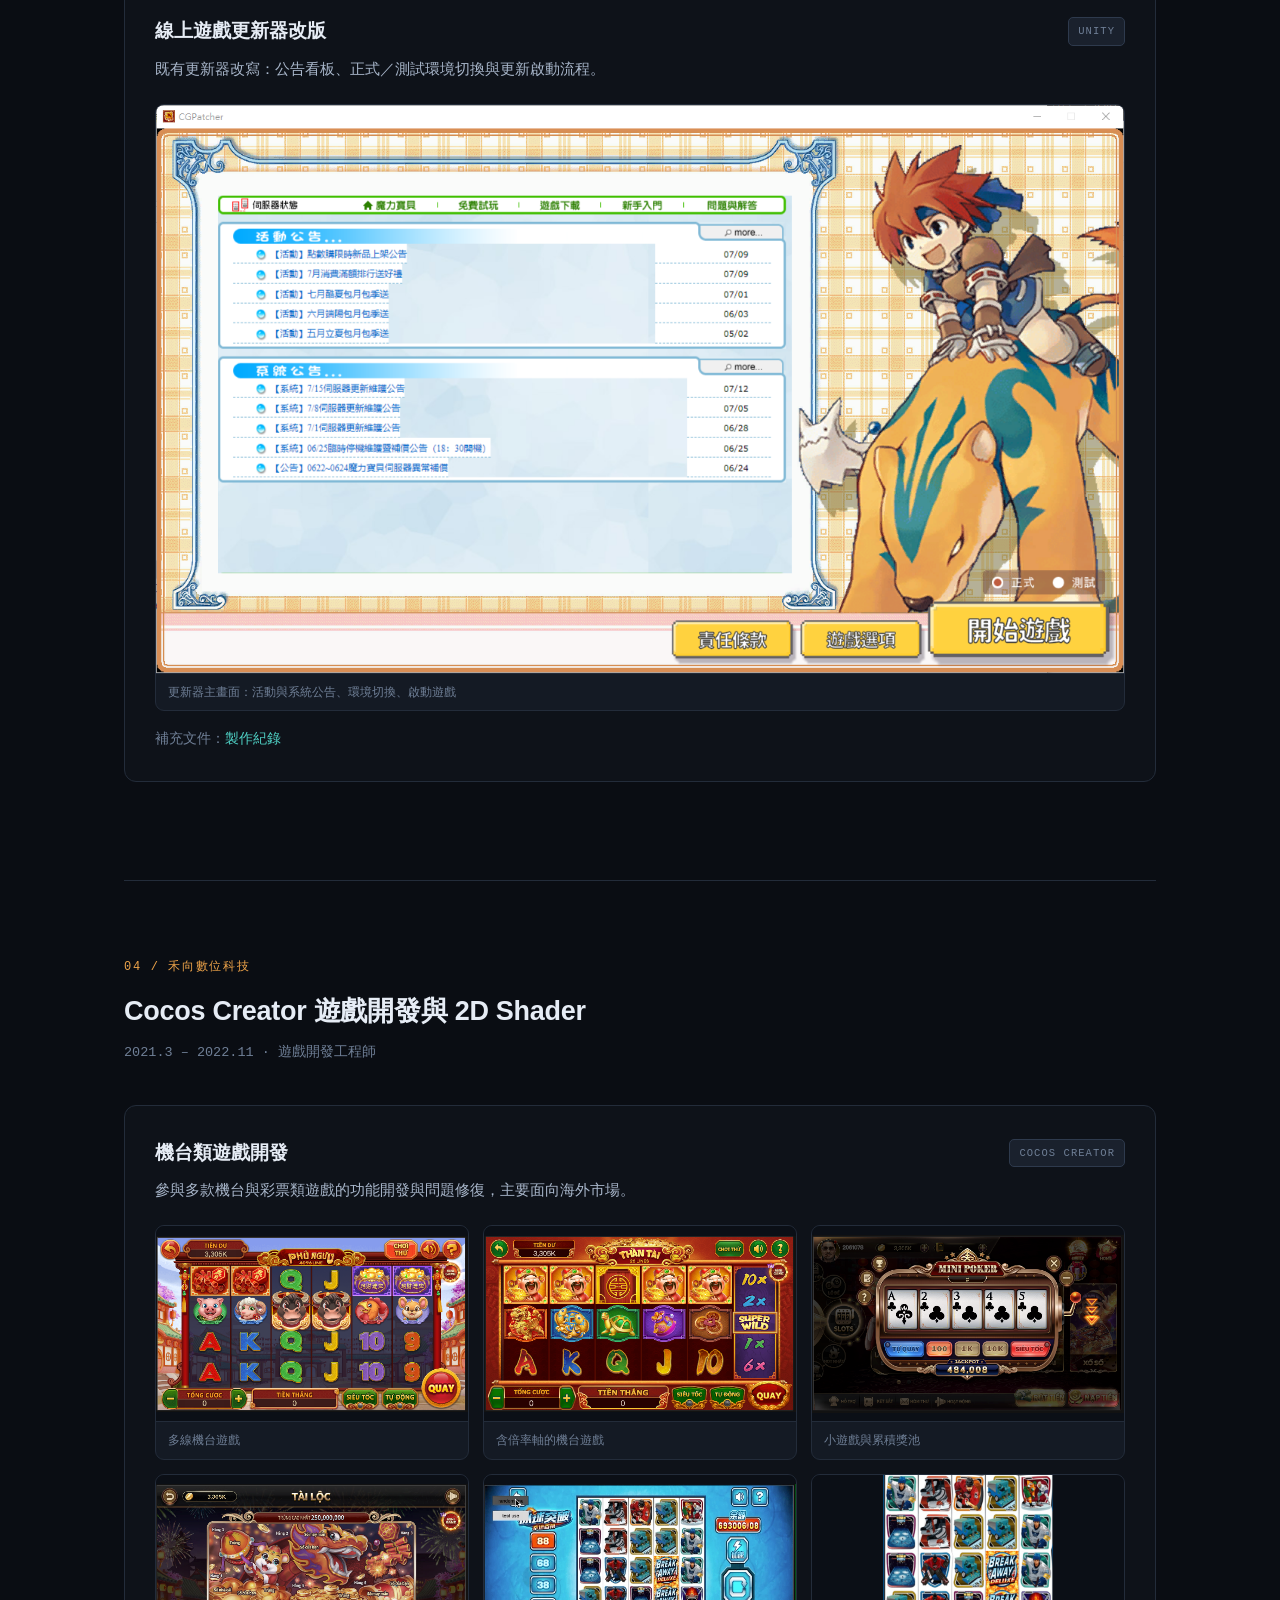
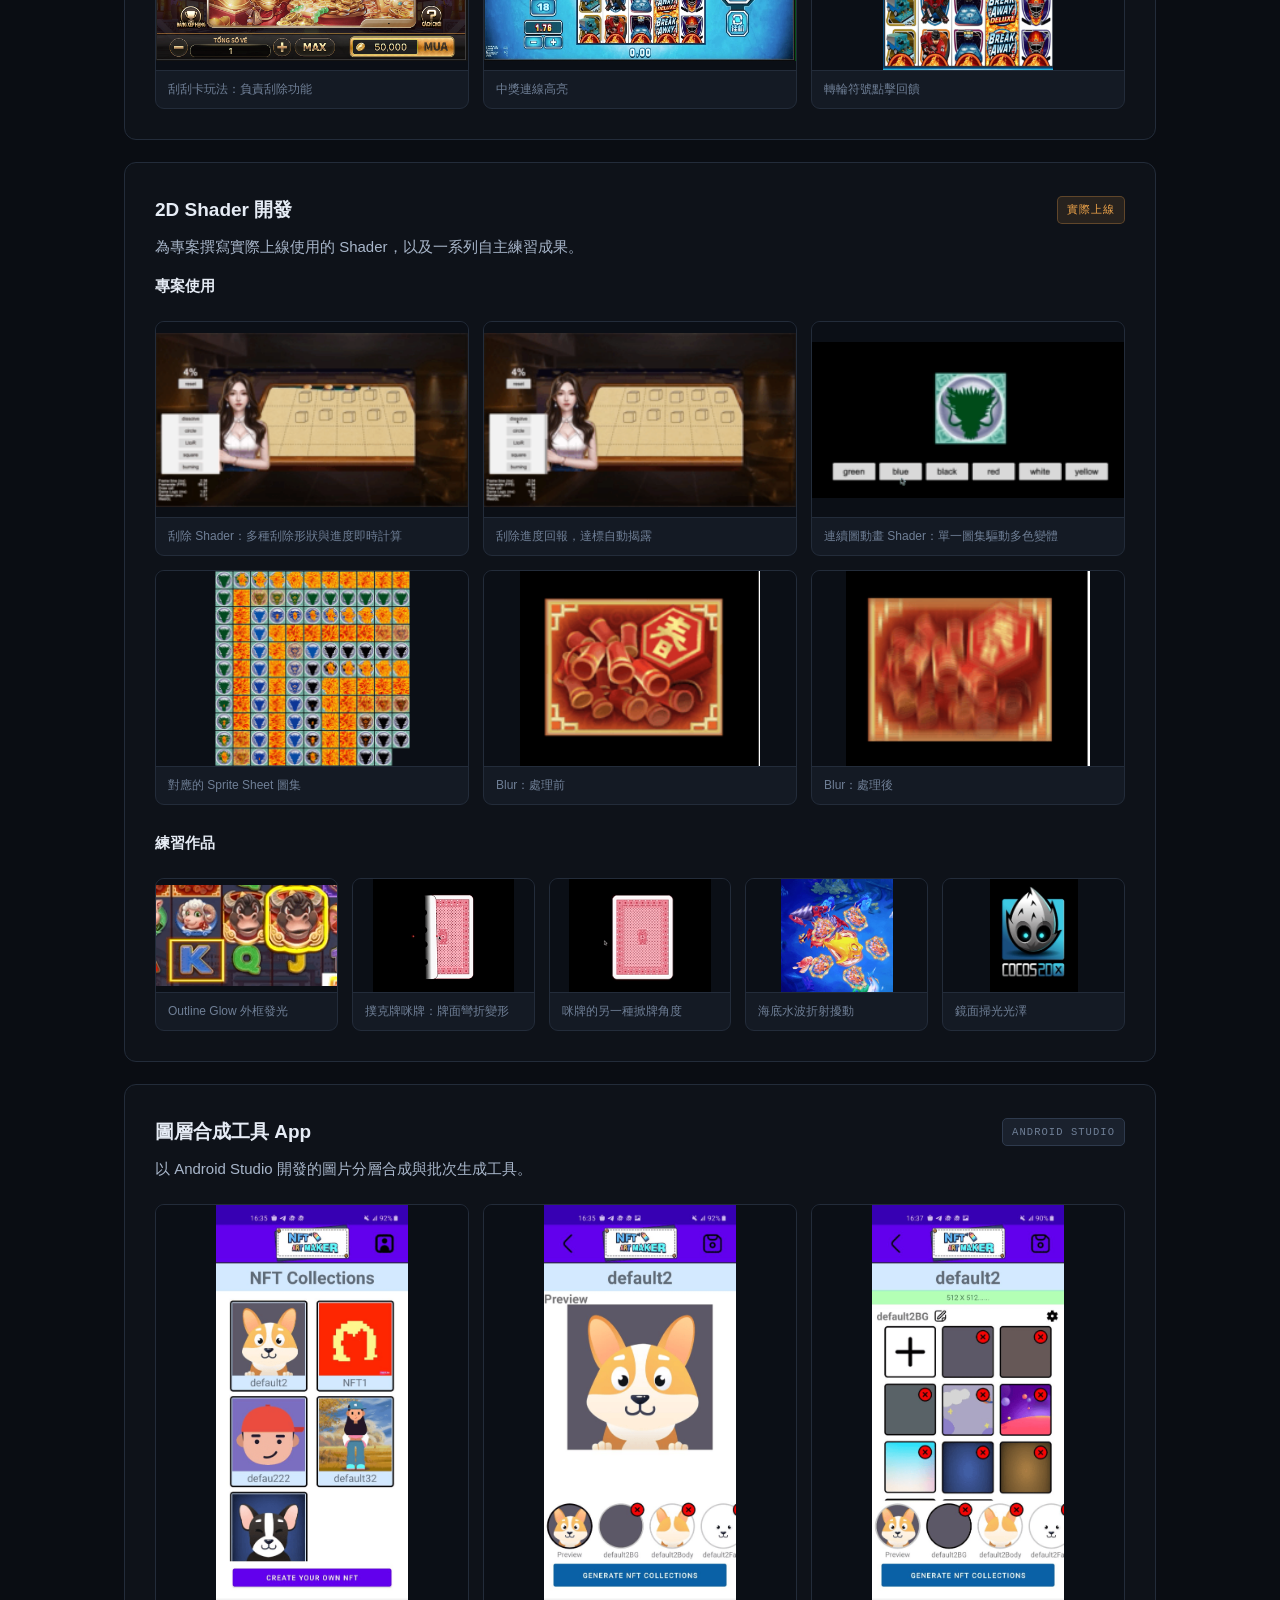
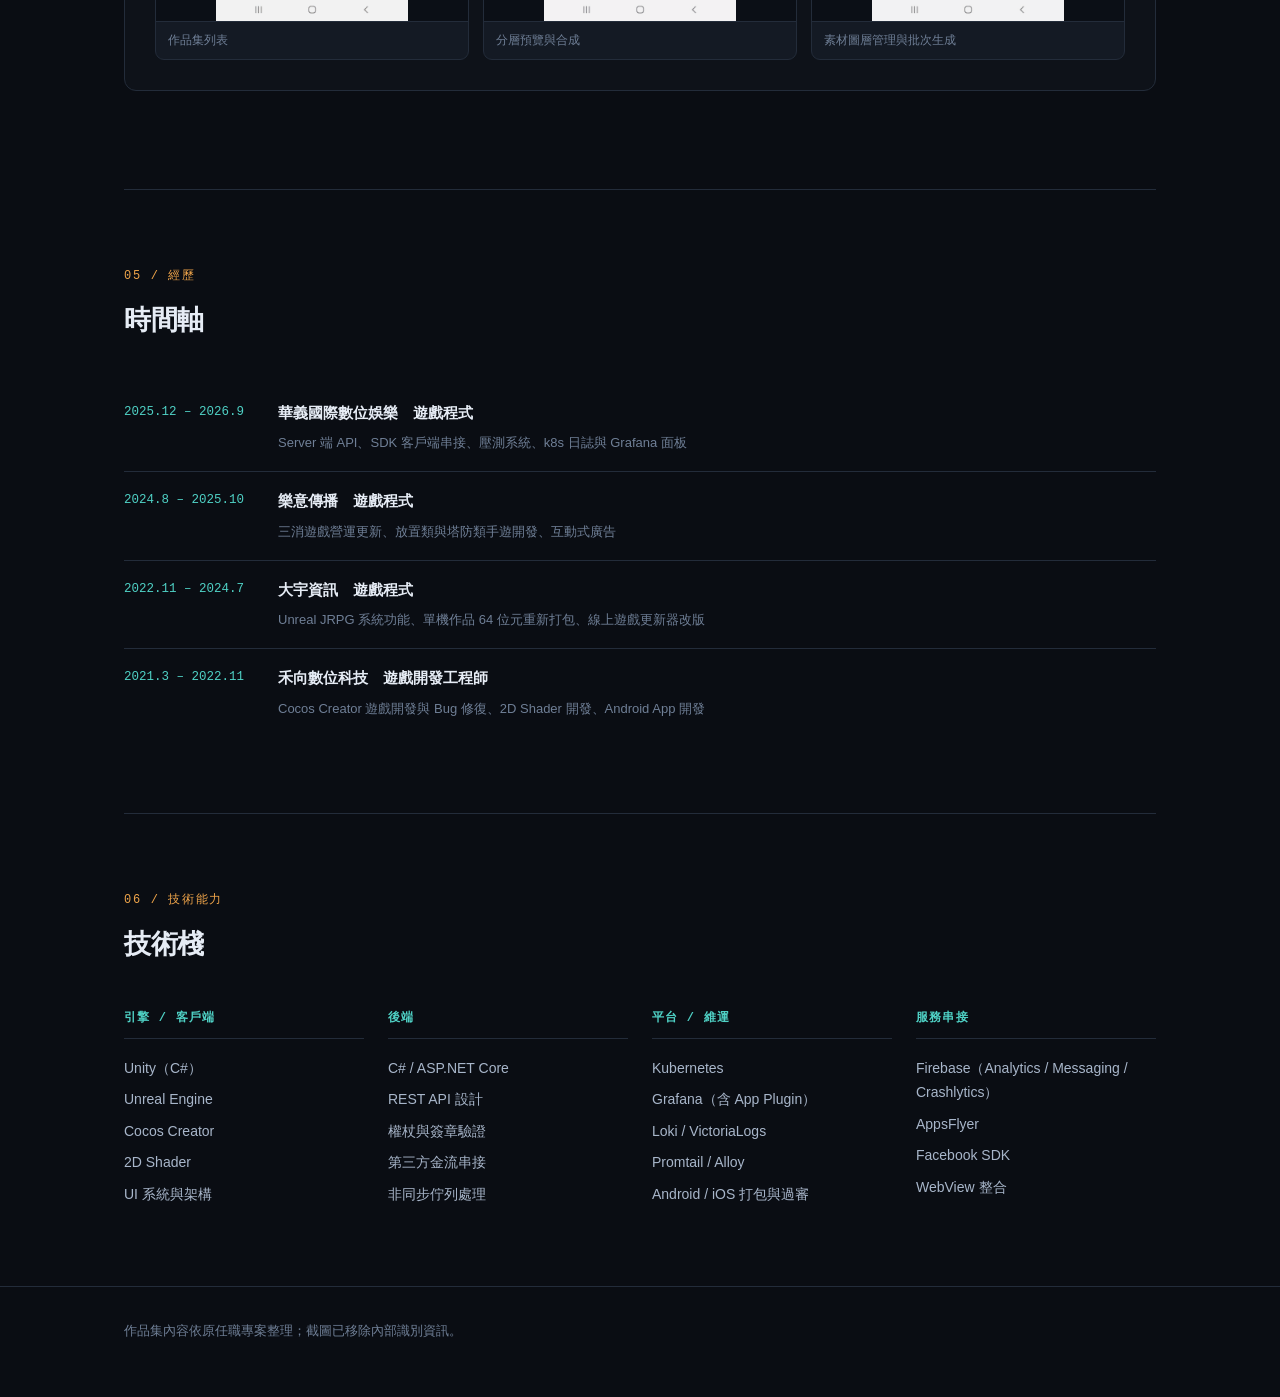
==== commit 15d69ff4: "API 時序圖伺服器欄位統一為 SDK Server；三支 API 補上冪等、原子操作與背壓等設計重點 Co-Authored-By: Claude Opus 5 <noreply@anthropic" ====
--- a/index.html
+++ b/index.html
@@ -74,9 +74,10 @@
           <div class="chips" style="margin-bottom:0">
             <span class="chip">一次性票證</span>
             <span class="chip">Token Rotation</span>
-            <span class="chip">短效期</span>
+            <span class="chip">Redis 原子操作</span>
           </div>
-          <div class="hook">票證用過即廢；refresh token 旋轉後舊憑證立即失效，僅最新一組有效。</div>
+          <div class="hook">票證以 Redis 原子「取值並刪除」核銷，同一張票證被同時送來交換，也只有一次會成功。</div>
+          <div class="hook">refresh token 旋轉後舊憑證立即失效，僅最新一組有效。</div>
         </div>
         <div class="api-svg">
           <svg viewBox="0 0 460 292" role="img" aria-label="OTT 單次票證交換時序圖">
@@ -85,7 +86,7 @@
               <rect x="280" y="6" width="120" height="28" rx="5"/></g>
             <g fill="#e6ecf5" font-size="11.5" font-weight="600" text-anchor="middle"
                font-family="-apple-system,BlinkMacSystemFont,'Noto Sans TC',sans-serif">
-              <text x="70" y="24">客戶端</text><text x="340" y="24">SDK API</text></g>
+              <text x="70" y="24">客戶端</text><text x="340" y="24">SDK Server</text></g>
             <g stroke="#2a3242" stroke-width="1" stroke-dasharray="3 4">
               <line x1="70" y1="34" x2="70" y2="286"/><line x1="340" y1="34" x2="340" y2="286"/></g>
             <g stroke="#4fd1c5" stroke-width="1.2" marker-end="url(#a2)">
@@ -118,8 +119,10 @@
           <div class="chips" style="margin-bottom:0">
             <span class="chip">HMAC 簽章</span>
             <span class="chip">背景佇列</span>
+            <span class="chip">限流 / 背壓</span>
             <span class="chip">失效 Token 回收</span>
           </div>
+          <div class="hook">佇列滿載或超過限流時直接回應忙碌，讓呼叫端稍後再送，不拖垮背景送出。</div>
           <div class="hook">限流以 Token 數計算，因此設計失效回收機制，把有限額度留給真正送得到的裝置。</div>
         </div>
         <div class="api-svg">
@@ -129,7 +132,7 @@
               <rect x="408" y="6" width="104" height="28" rx="5"/></g>
             <g fill="#e6ecf5" font-size="11.5" font-weight="600" text-anchor="middle"
                font-family="-apple-system,BlinkMacSystemFont,'Noto Sans TC',sans-serif">
-              <text x="60" y="24">呼叫端</text><text x="260" y="24">推播 API</text><text x="460" y="24">FCM</text></g>
+              <text x="60" y="24">呼叫端</text><text x="260" y="24">SDK Server</text><text x="460" y="24">FCM</text></g>
             <g stroke="#2a3242" stroke-width="1" stroke-dasharray="3 4">
               <line x1="60" y1="34" x2="60" y2="280"/><line x1="260" y1="34" x2="260" y2="280"/>
               <line x1="460" y1="34" x2="460" y2="280"/></g>
@@ -161,10 +164,12 @@
           <h3 style="font-size:17px">第三方金流支付與派獎</h3>
           <p class="one">建立外部支付訂單、驗證回調簽章，再依遊戲別派發獎勵，並含失敗補償機制。</p>
           <div class="chips" style="margin-bottom:0">
+            <span class="chip hi">冪等 · 併發鎖</span>
             <span class="chip">Strategy Pattern</span>
             <span class="chip">回調驗簽</span>
             <span class="chip">ACK / 重試補償</span>
           </div>
+          <div class="hook">通知入口具冪等性並加上併發鎖，金流重送通知與補償重試同時進來，也不會重複派獎。</div>
           <div class="hook">派獎 Handler 採策略模式，新遊戲只要實作介面並註冊即可接上，不動既有流程。</div>
         </div>
         <div class="api-svg">
@@ -175,7 +180,7 @@
               <rect x="505" y="6" width="94" height="28" rx="5"/></g>
             <g fill="#e6ecf5" font-size="11" font-weight="600" text-anchor="middle"
                font-family="-apple-system,BlinkMacSystemFont,'Noto Sans TC',sans-serif">
-              <text x="55" y="24">商店後端</text><text x="225" y="24">支付 API</text>
+              <text x="55" y="24">商店後端</text><text x="225" y="24">SDK Server</text>
               <text x="395" y="24">金流平台</text><text x="552" y="24">遊戲伺服器</text></g>
             <g stroke="#2a3242" stroke-width="1" stroke-dasharray="3 4">
               <line x1="55" y1="34" x2="55" y2="314"/><line x1="225" y1="34" x2="225" y2="314"/>
@@ -203,6 +208,9 @@
               <text x="308" y="255">回 ACK</text>
               <text x="388" y="291">④ 派獎失敗時主動補償重試</text></g>
             <g><rect x="300" y="272" width="190" height="1" fill="#232c3a"/></g>
+            <g><rect x="64" y="212" width="150" height="24" rx="4" fill="#1a212d" stroke="#3a4658"/>
+              <text x="139" y="228" fill="#f0a54a" font-size="9.5" text-anchor="middle"
+                font-family="-apple-system,BlinkMacSystemFont,'Noto Sans TC',sans-serif">冪等 · 併發鎖，避免重複派獎</text></g>
           </svg>
         </div>
       </div>
--- a/style.css
+++ b/style.css
@@ -108,6 +108,7 @@
 .hook{border-top:1px solid var(--line);padding-top:12px;margin-top:2px;
   font-size:13.5px;color:var(--tx2)}
 .hook::before{content:"▸ ";color:var(--ac2)}
+.hook+.hook{border-top:0;padding-top:6px}
 
 /* ---------- video ---------- */
 .vid{position:relative;aspect-ratio:16/9;border-radius:9px;overflow:hidden;
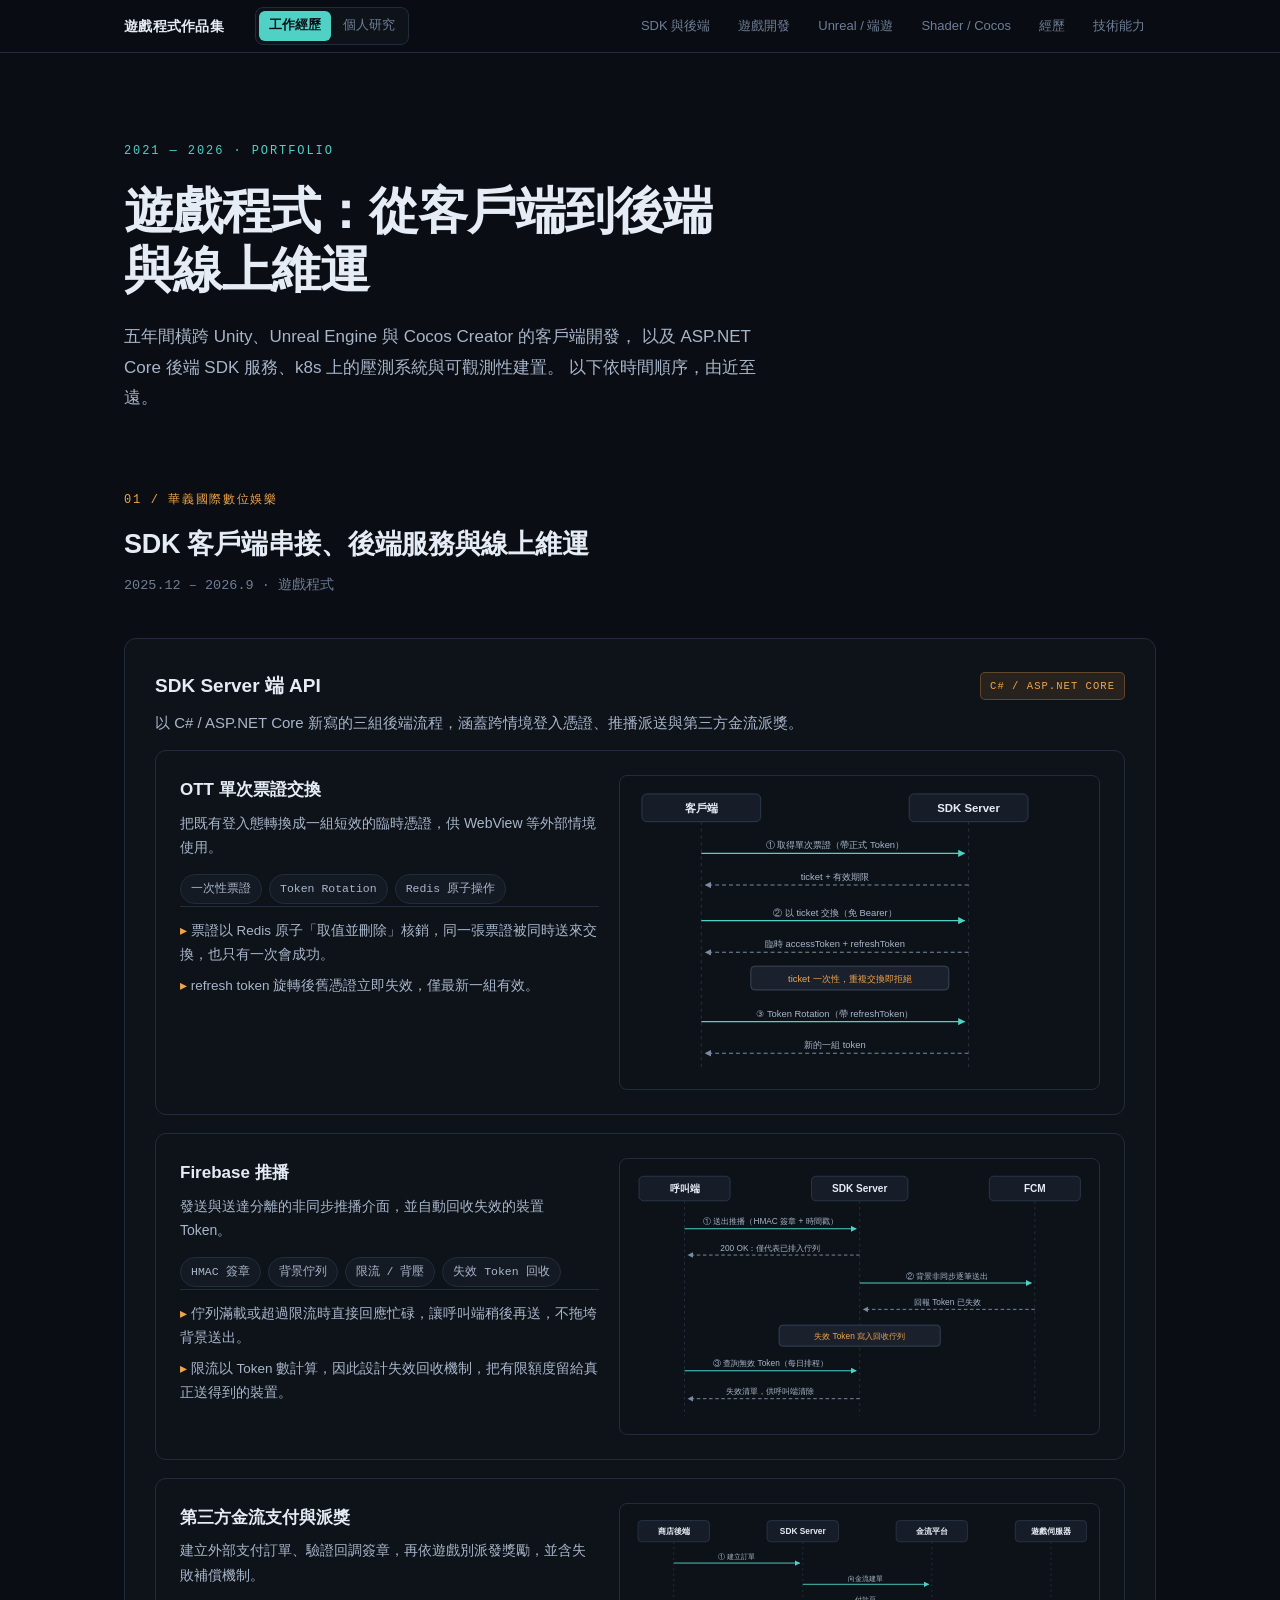
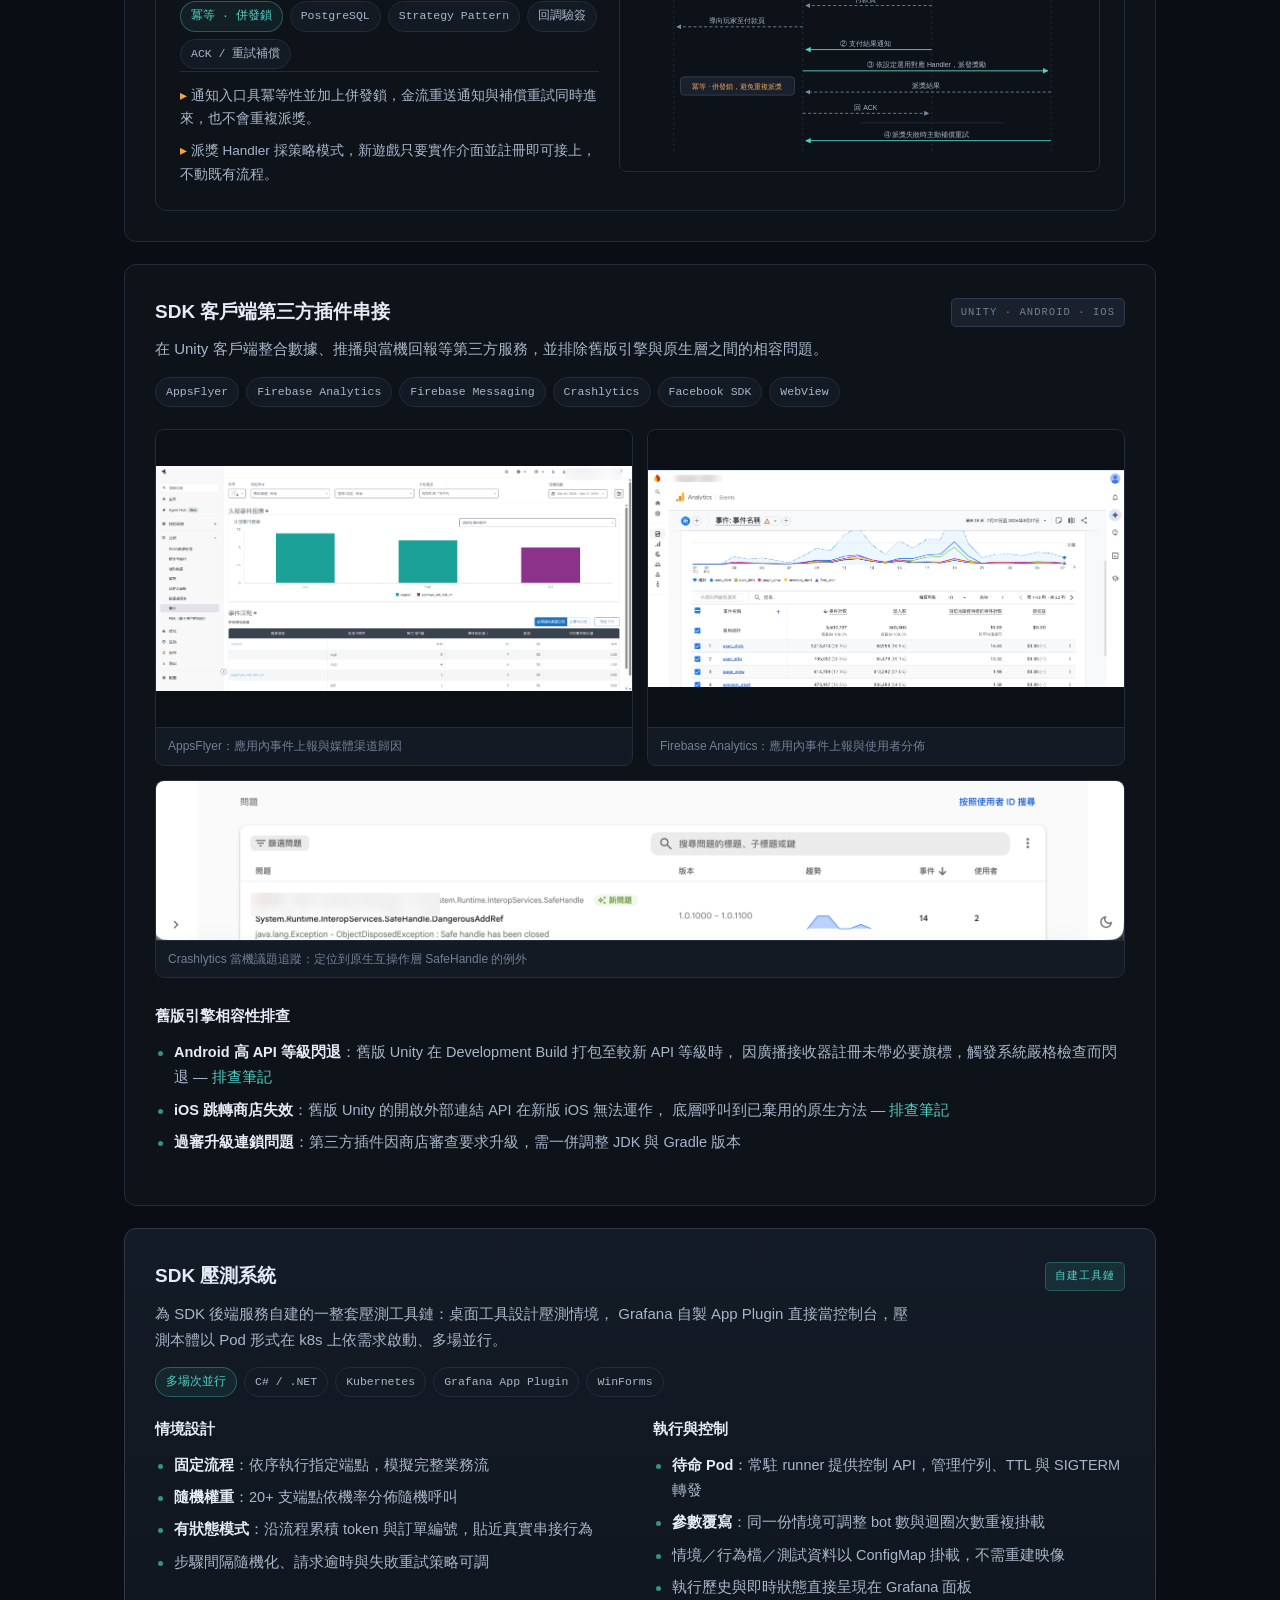
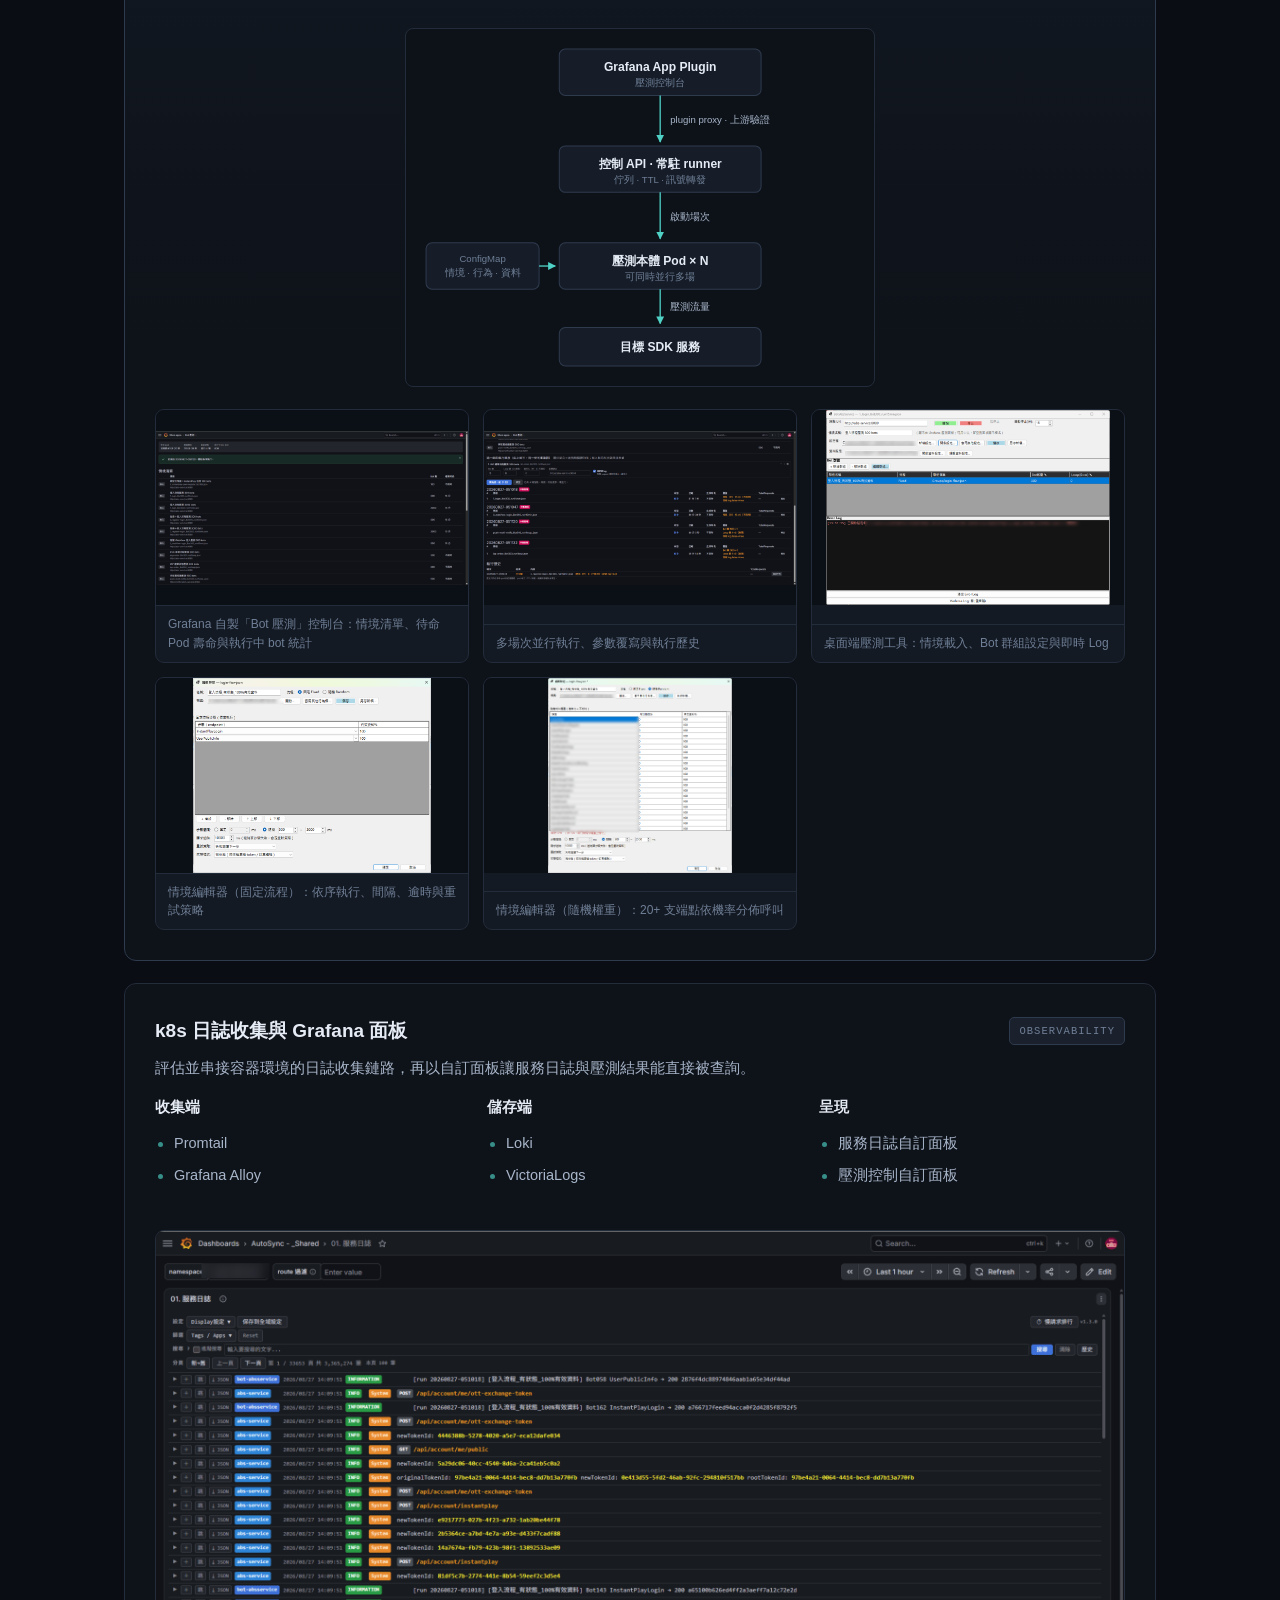
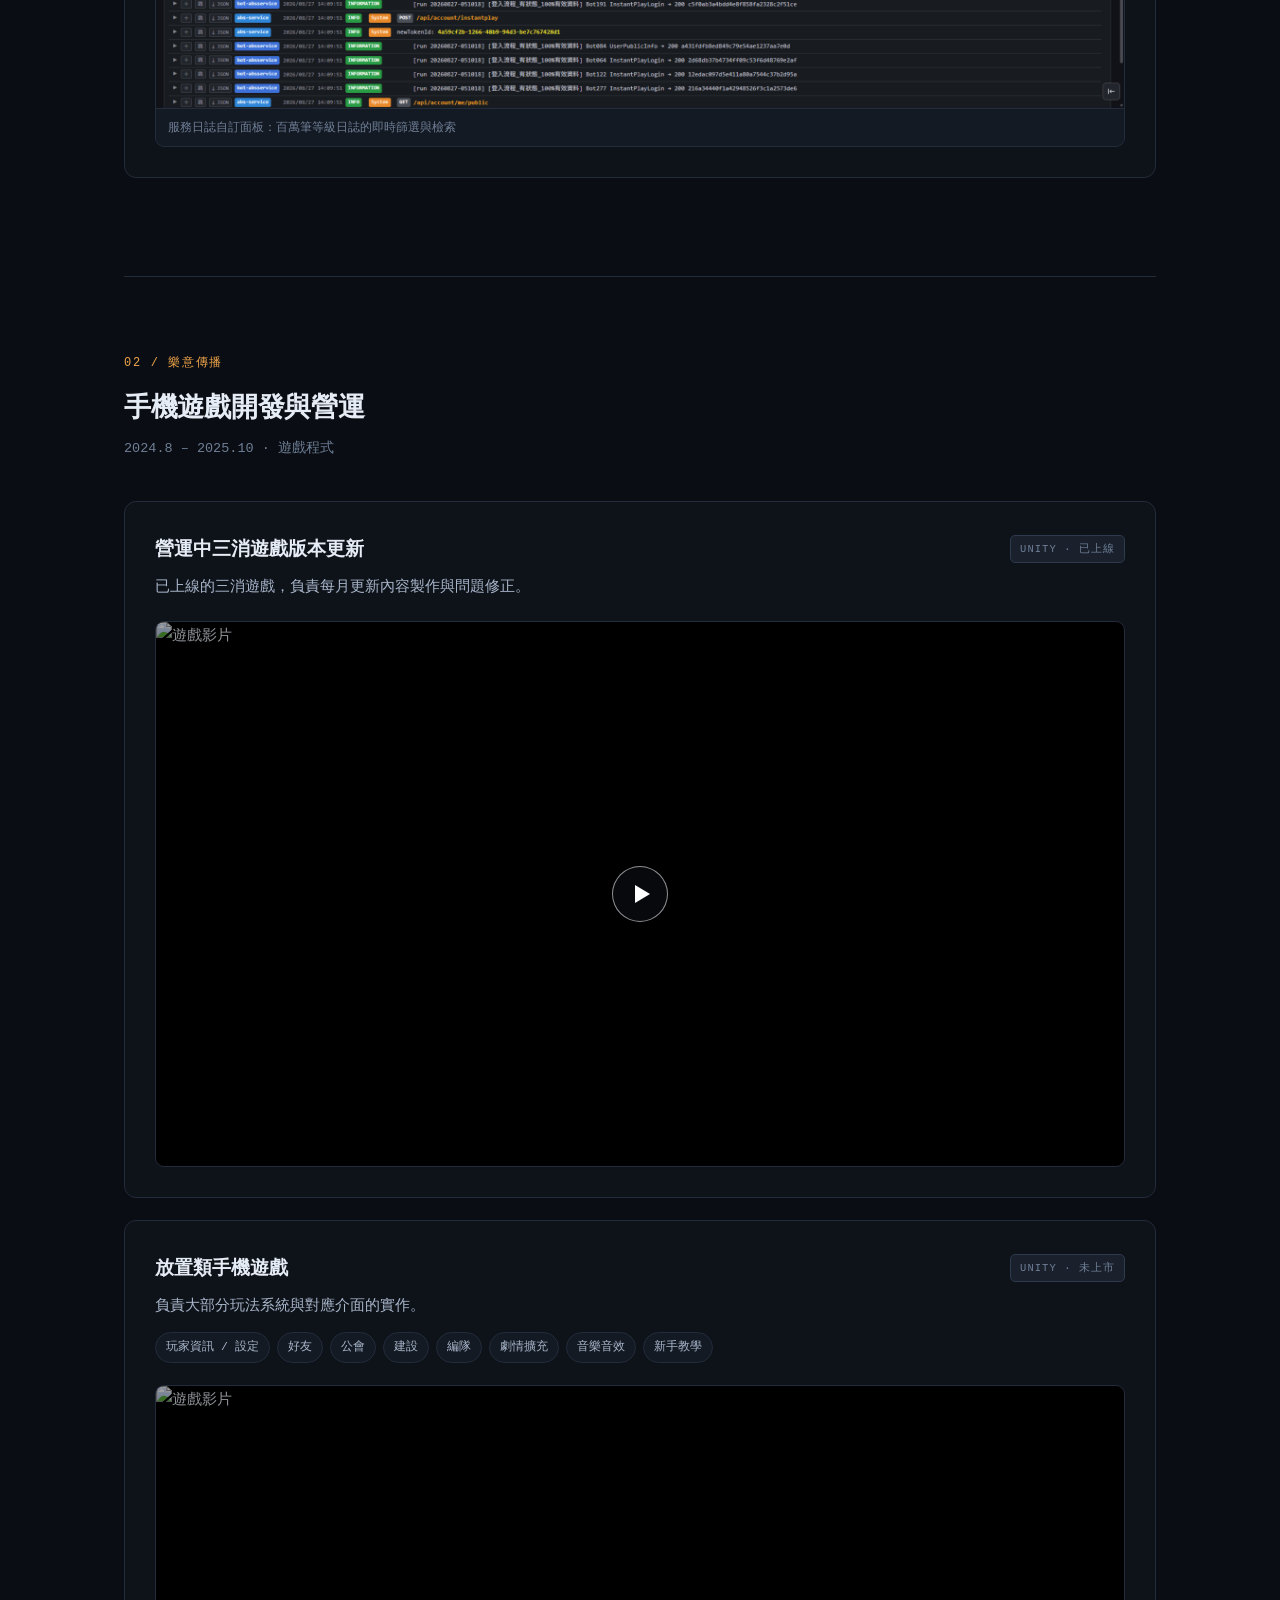
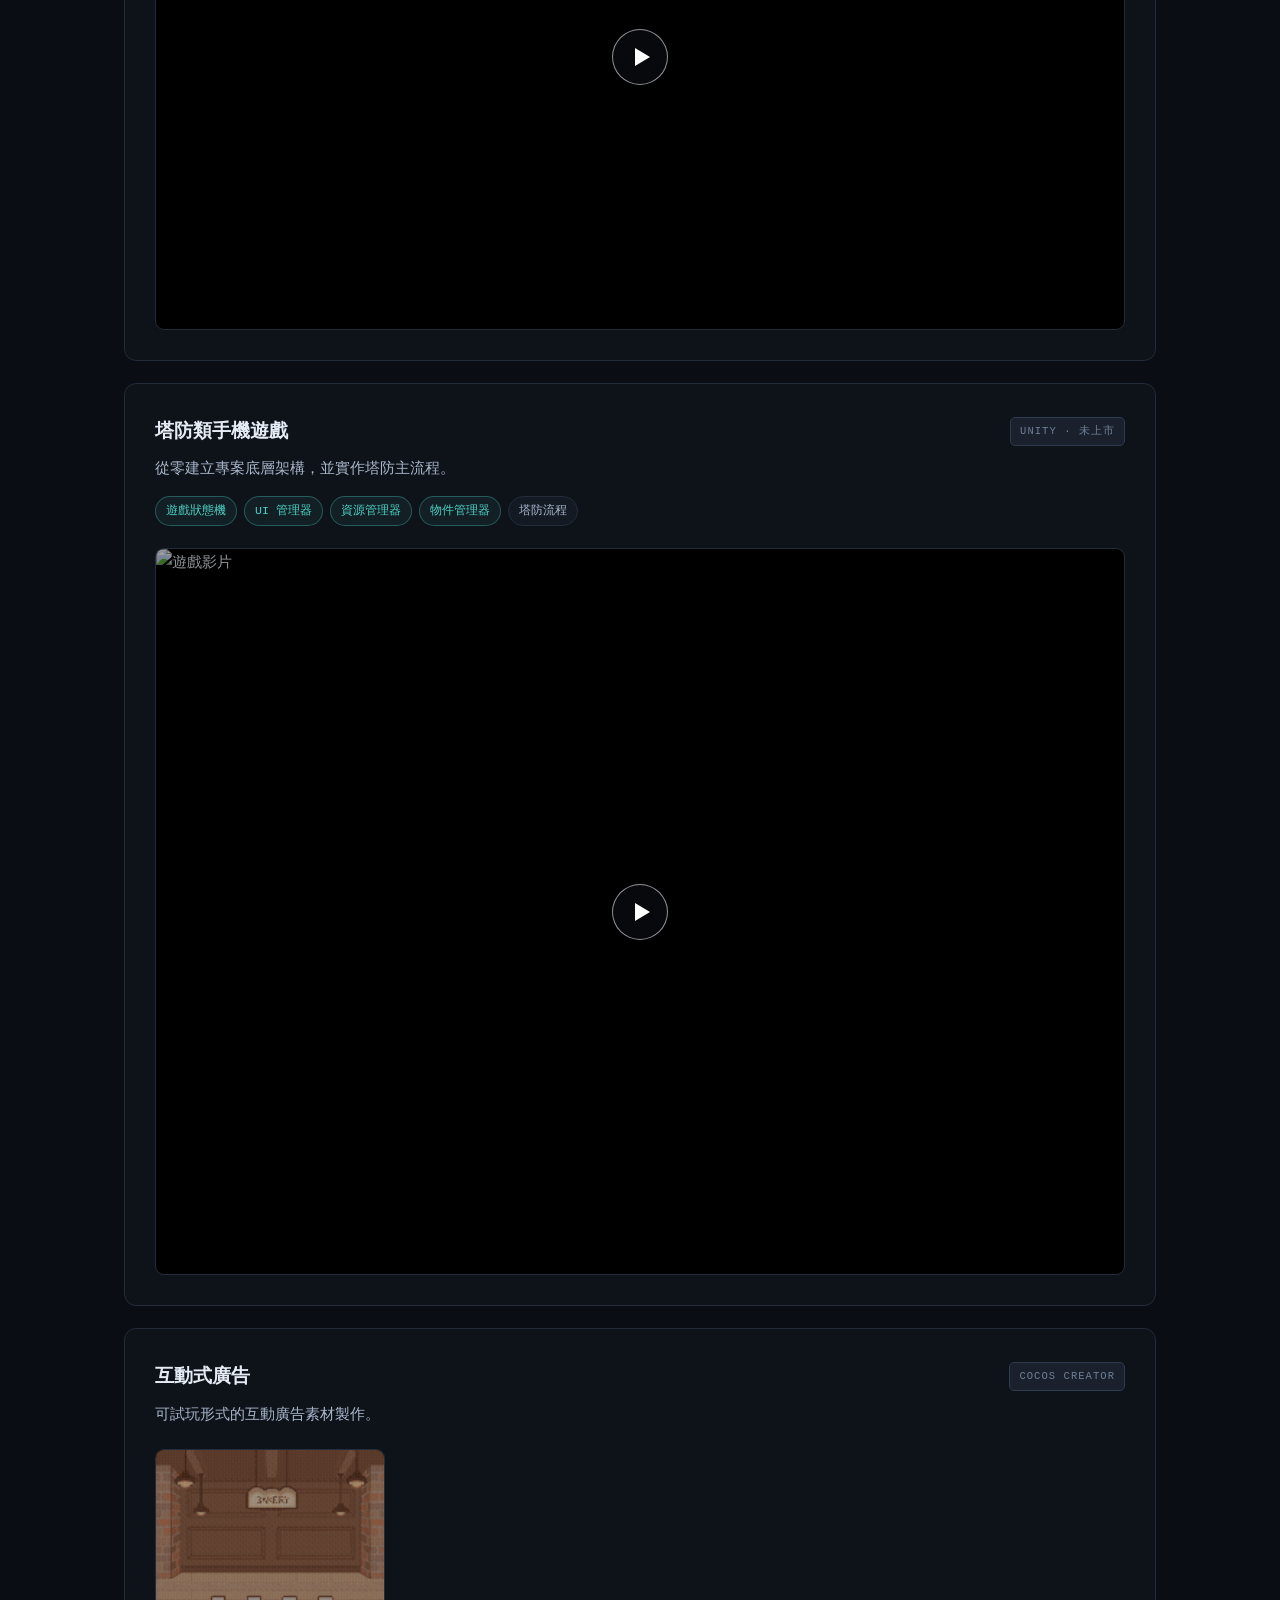
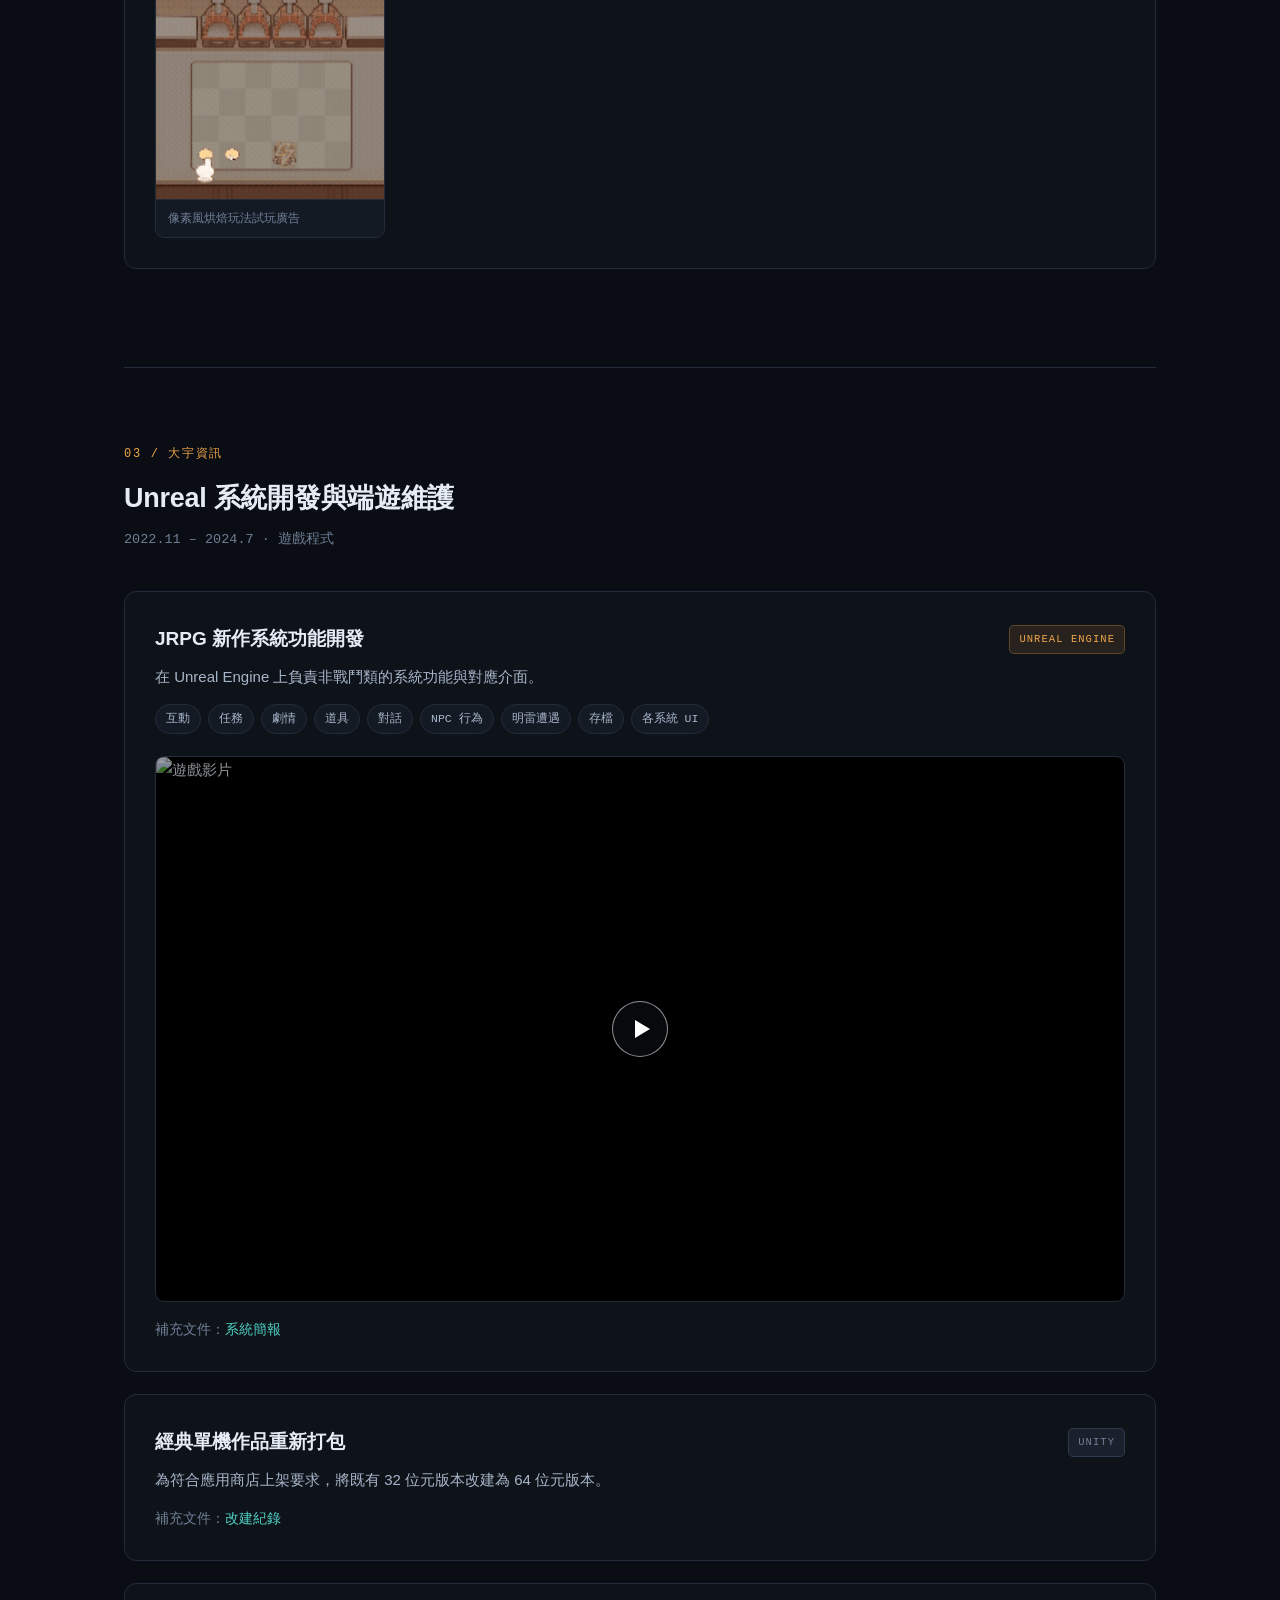
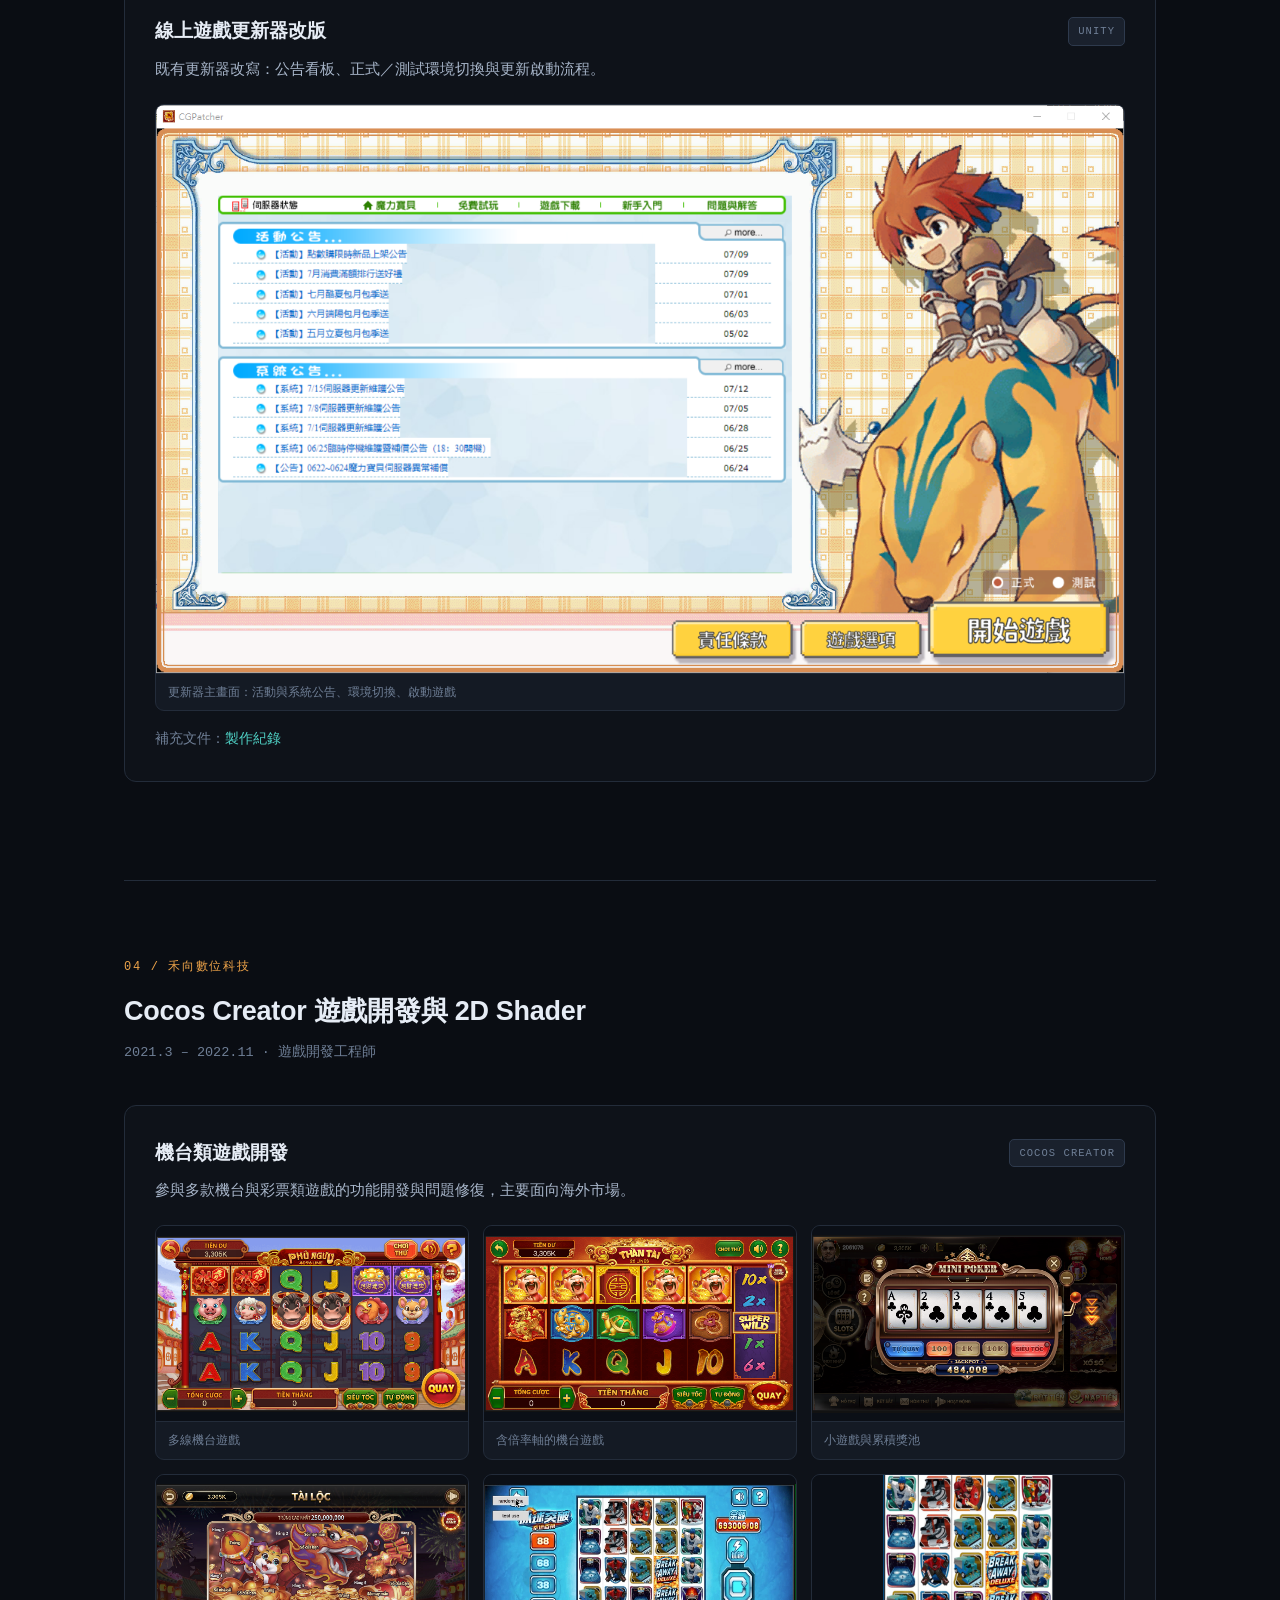
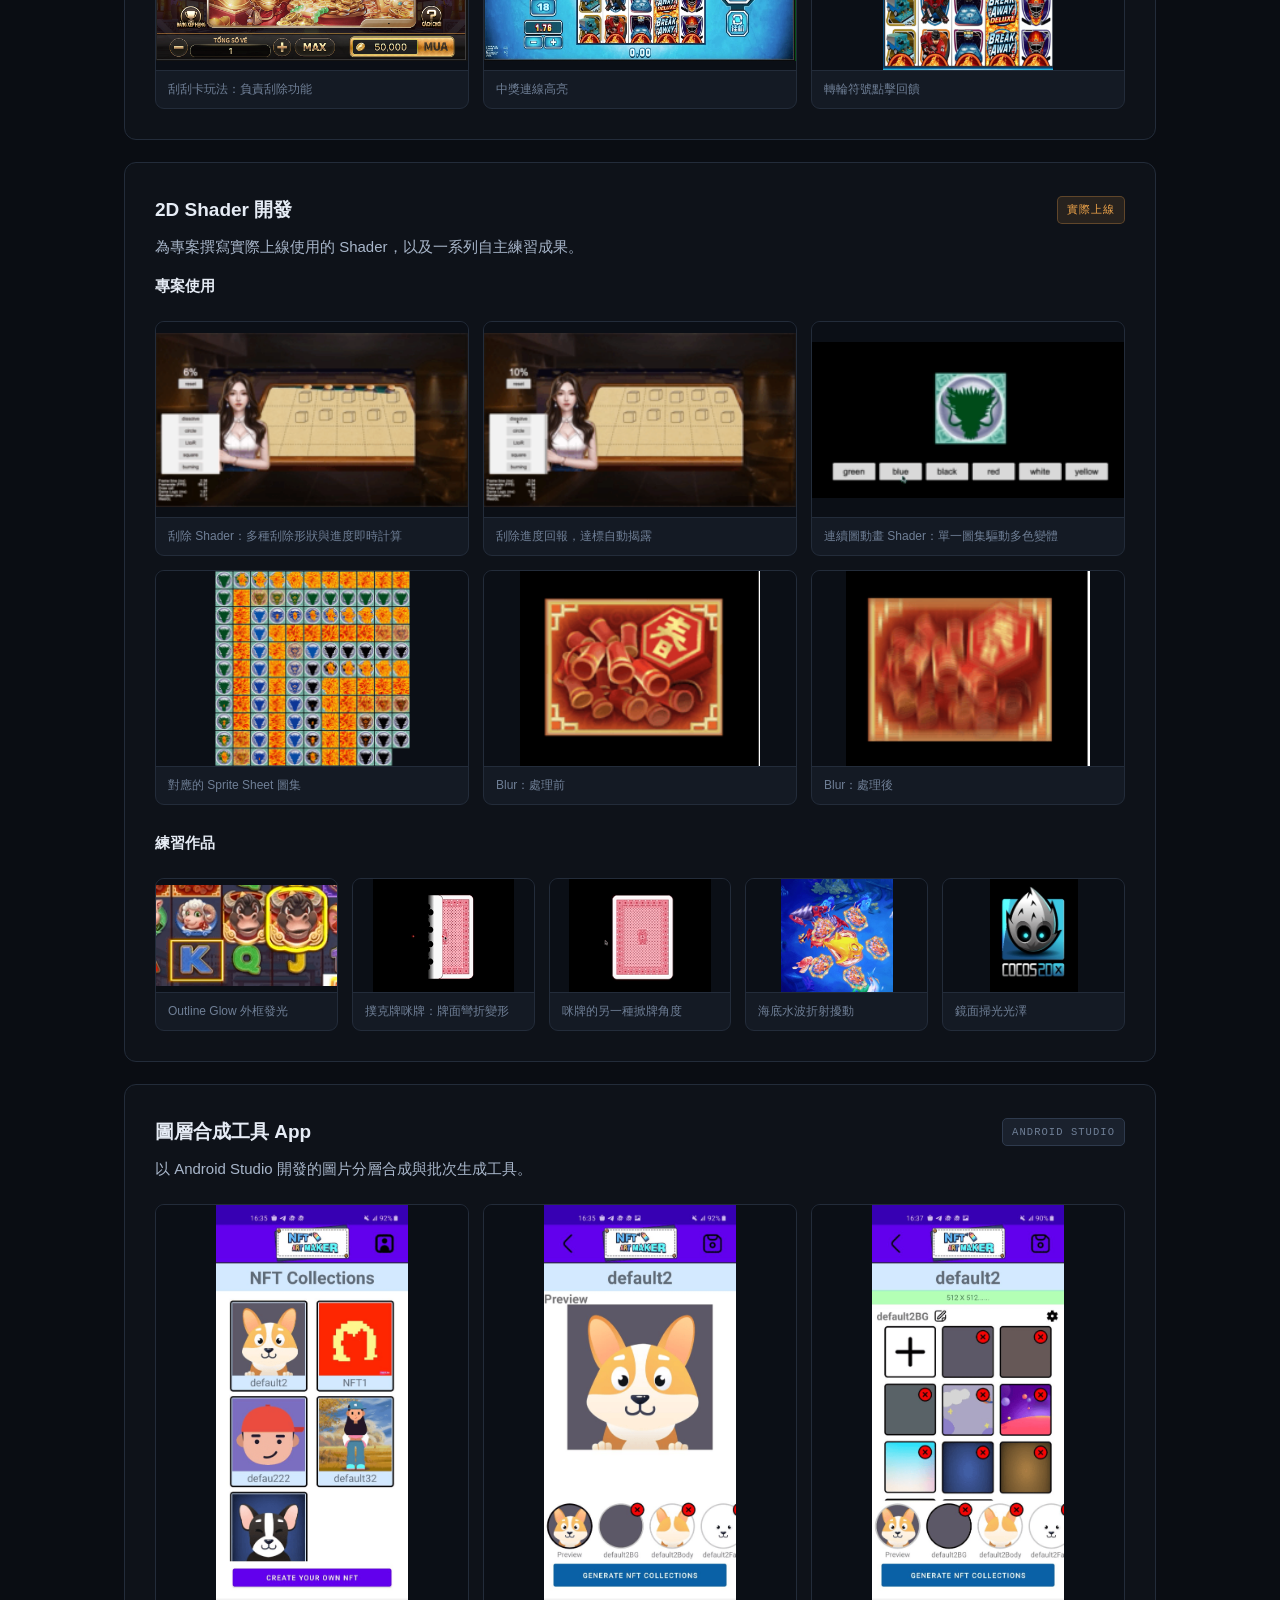
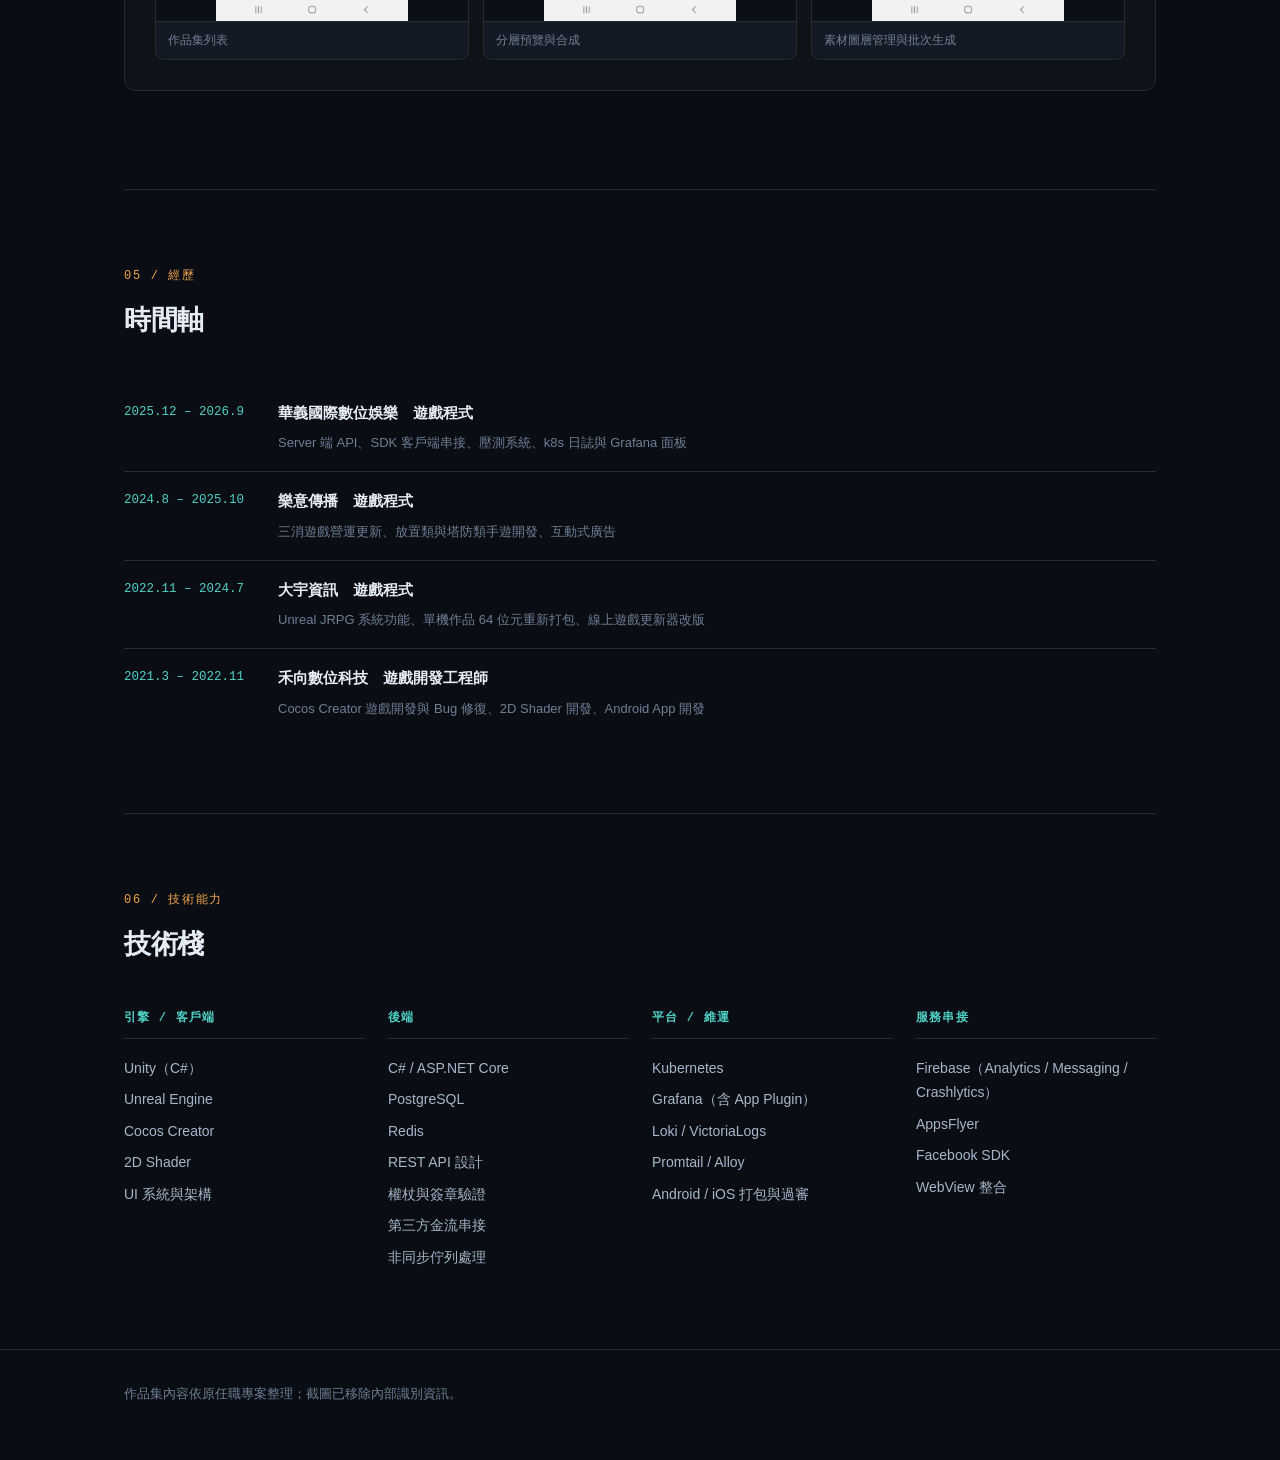
==== commit fc600c3d: "金流卡片標註 PostgreSQL；技能區後端補上 PostgreSQL 與 Redis Co-Authored-By: Claude Opus 5 <noreply@anthropic.com>" ====
--- a/index.html
+++ b/index.html
@@ -165,6 +165,7 @@
           <p class="one">建立外部支付訂單、驗證回調簽章，再依遊戲別派發獎勵，並含失敗補償機制。</p>
           <div class="chips" style="margin-bottom:0">
             <span class="chip hi">冪等 · 併發鎖</span>
+            <span class="chip">PostgreSQL</span>
             <span class="chip">Strategy Pattern</span>
             <span class="chip">回調驗簽</span>
             <span class="chip">ACK / 重試補償</span>
@@ -648,7 +649,7 @@
       <li>Unity（C#）</li><li>Unreal Engine</li><li>Cocos Creator</li>
       <li>2D Shader</li><li>UI 系統與架構</li></ul></div>
     <div><h4>後端</h4><ul>
-      <li>C# / ASP.NET Core</li><li>REST API 設計</li><li>權杖與簽章驗證</li>
+      <li>C# / ASP.NET Core</li><li>PostgreSQL</li><li>Redis</li><li>REST API 設計</li><li>權杖與簽章驗證</li>
       <li>第三方金流串接</li><li>非同步佇列處理</li></ul></div>
     <div><h4>平台 / 維運</h4><ul>
       <li>Kubernetes</li><li>Grafana（含 App Plugin）</li>
